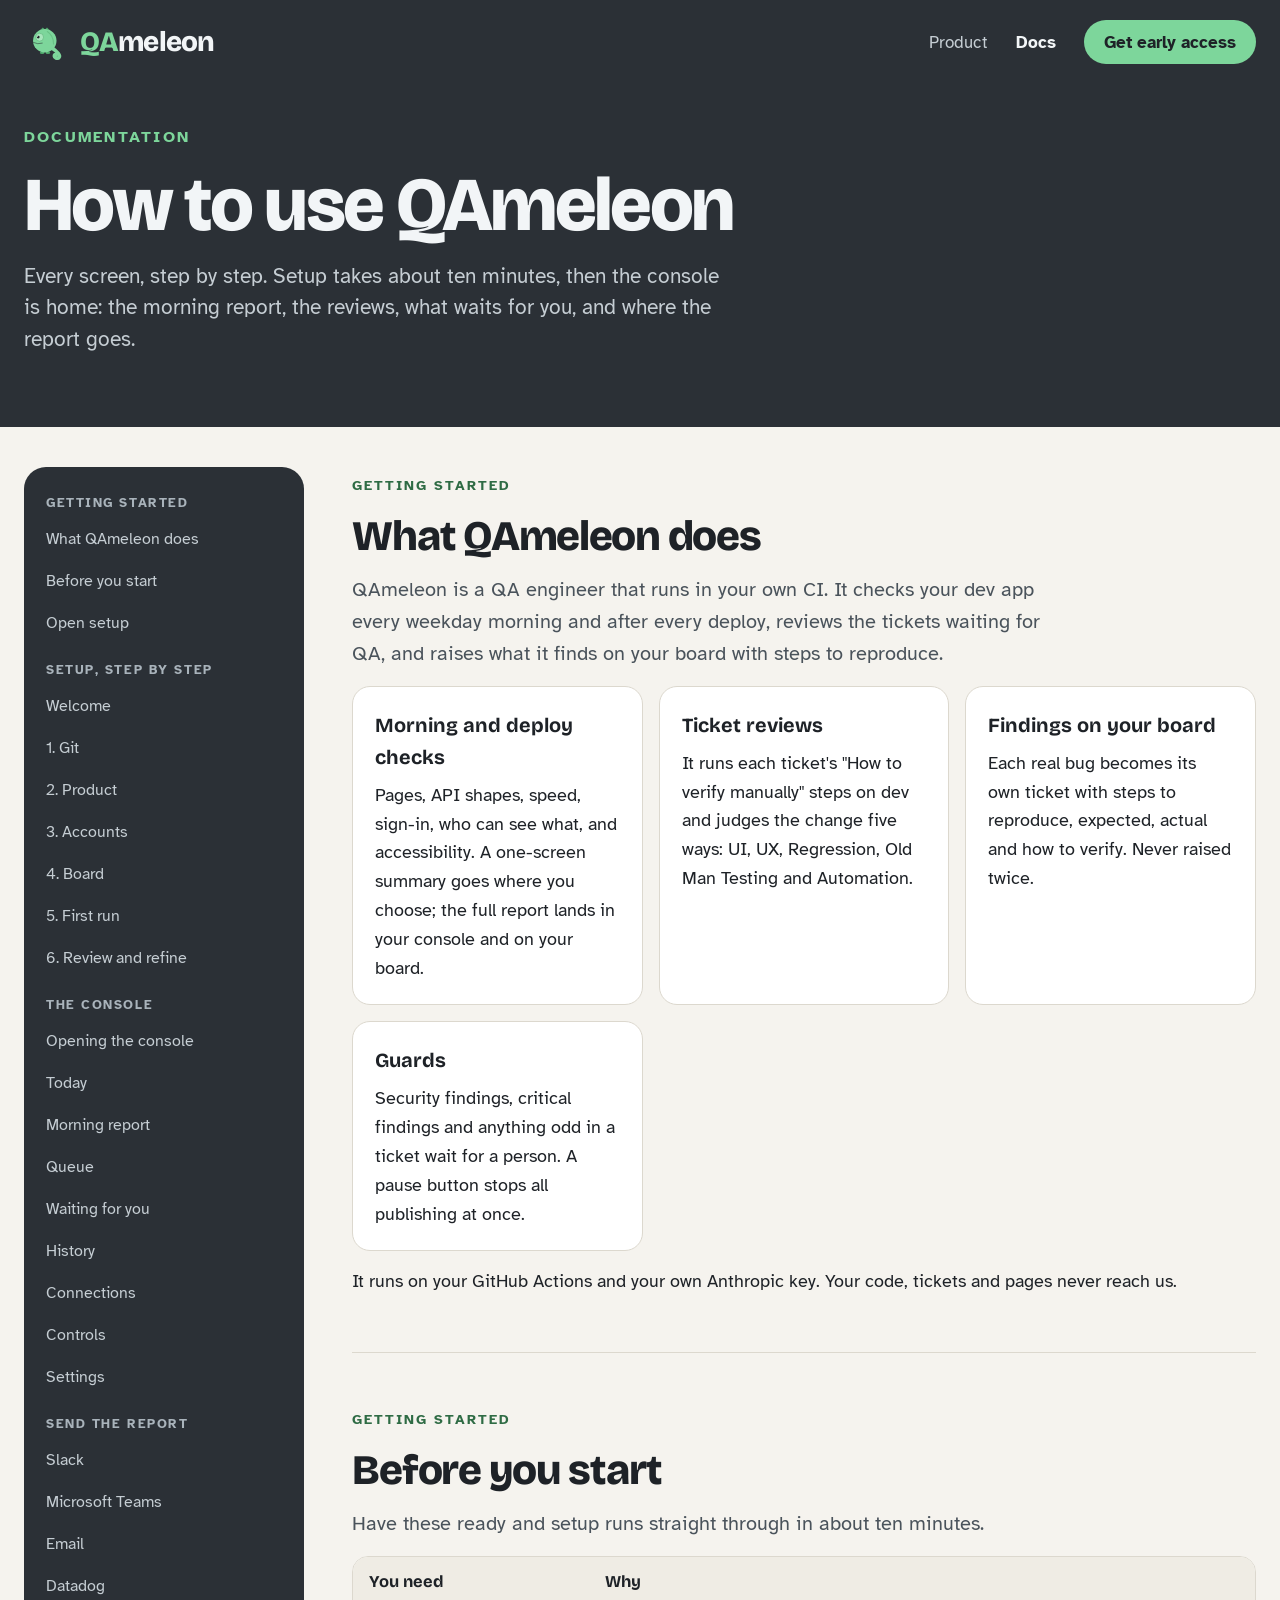
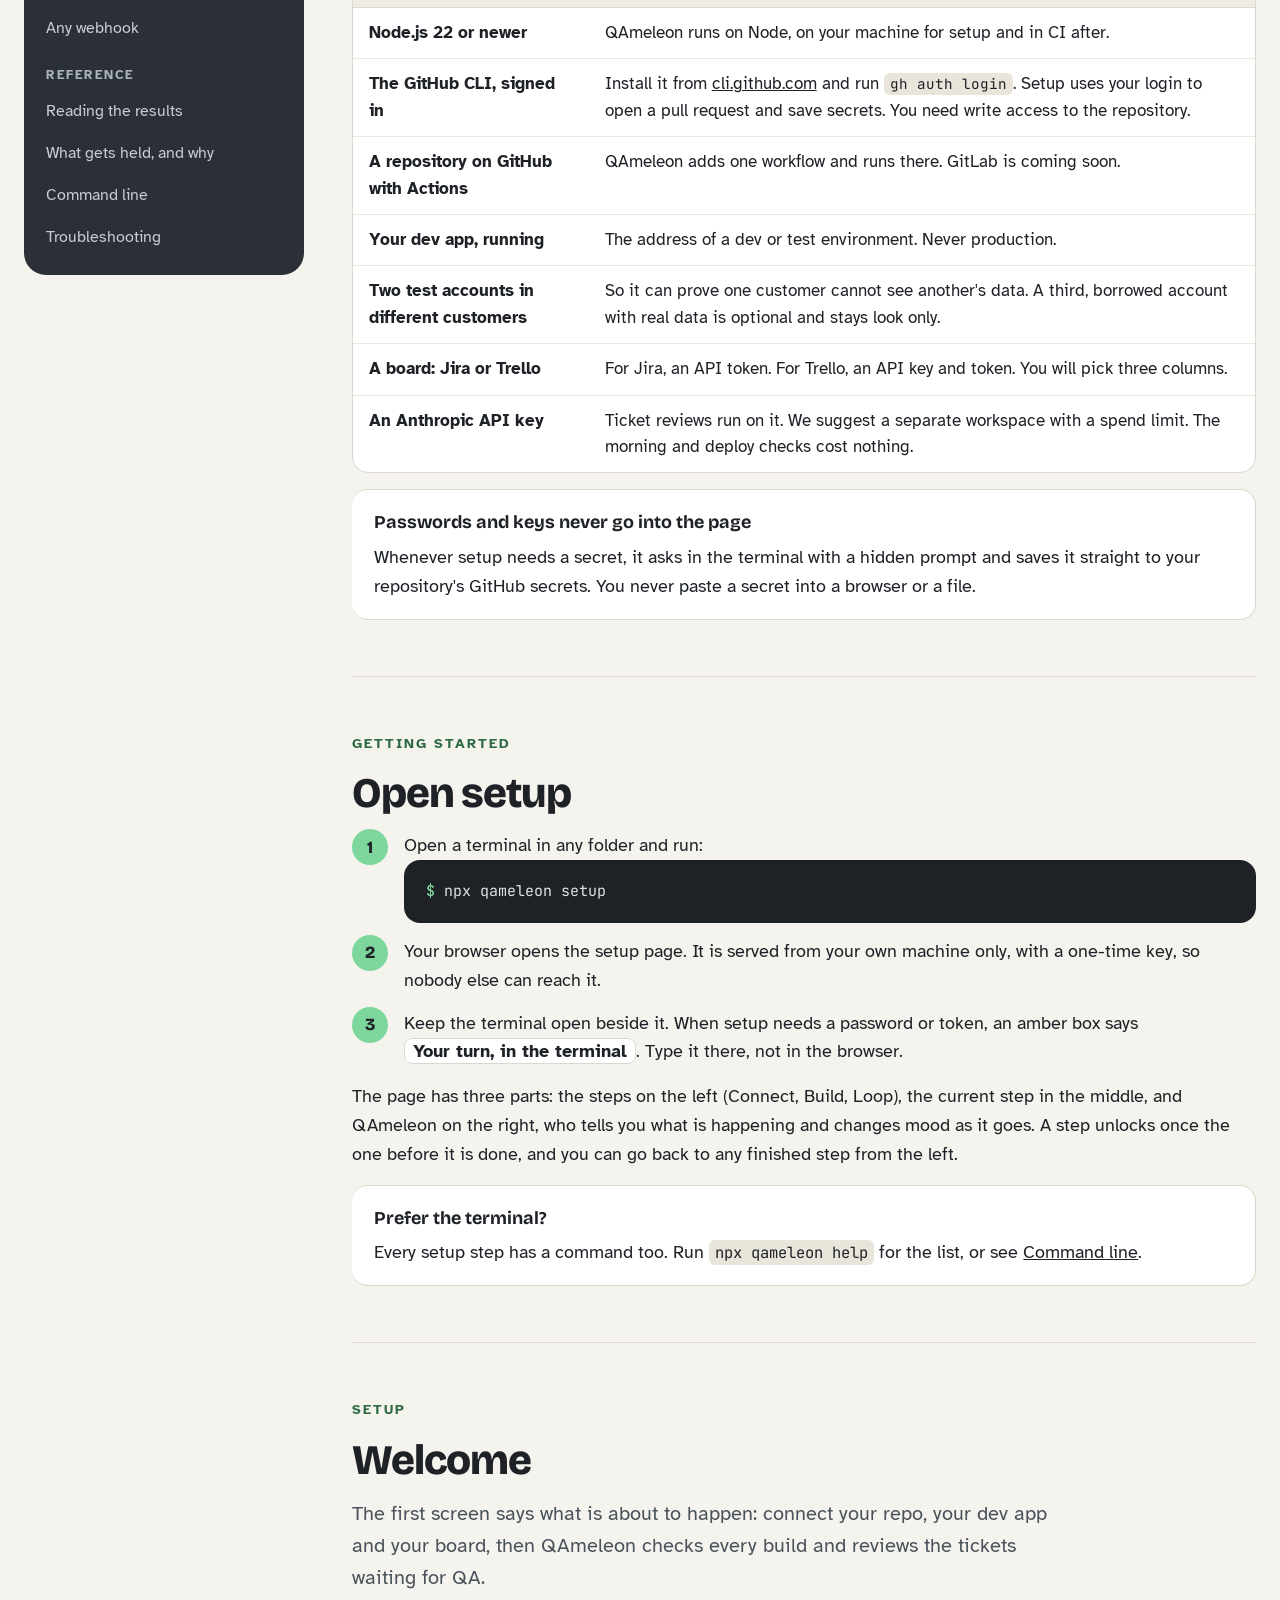
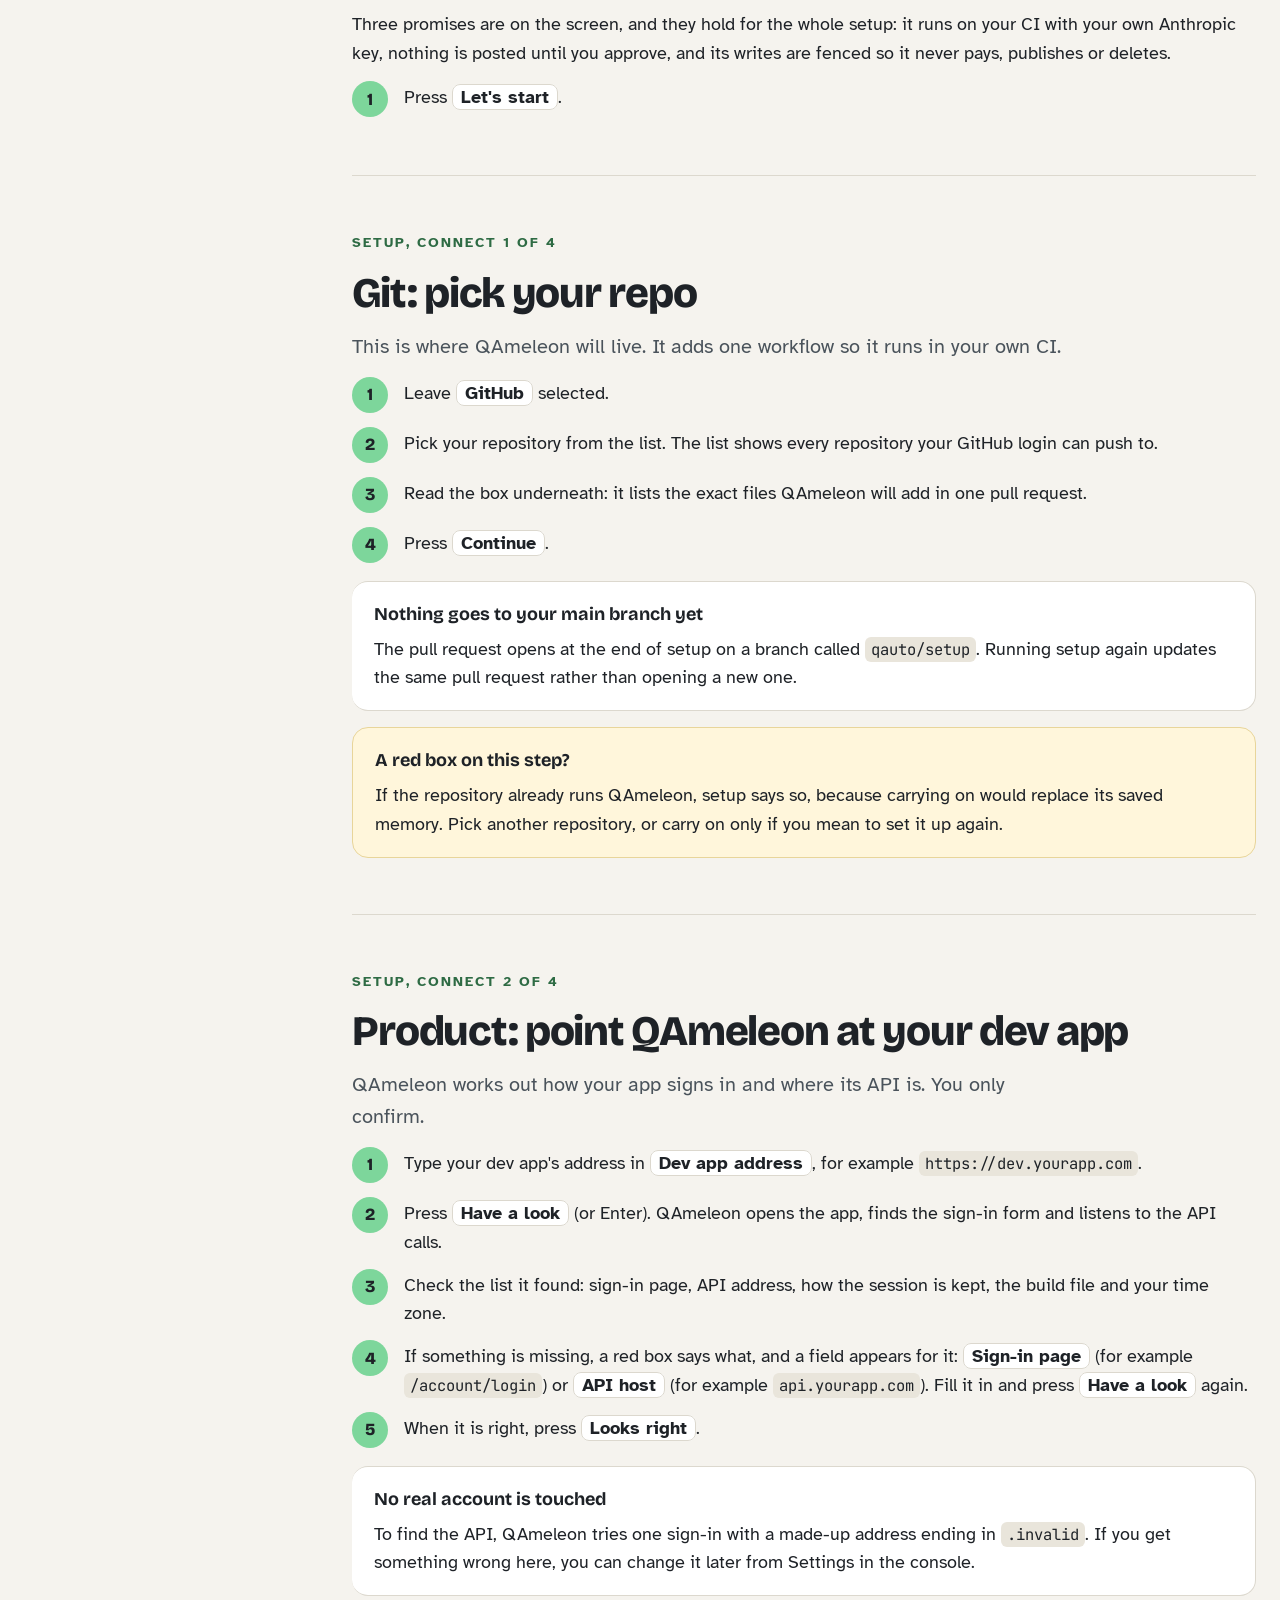
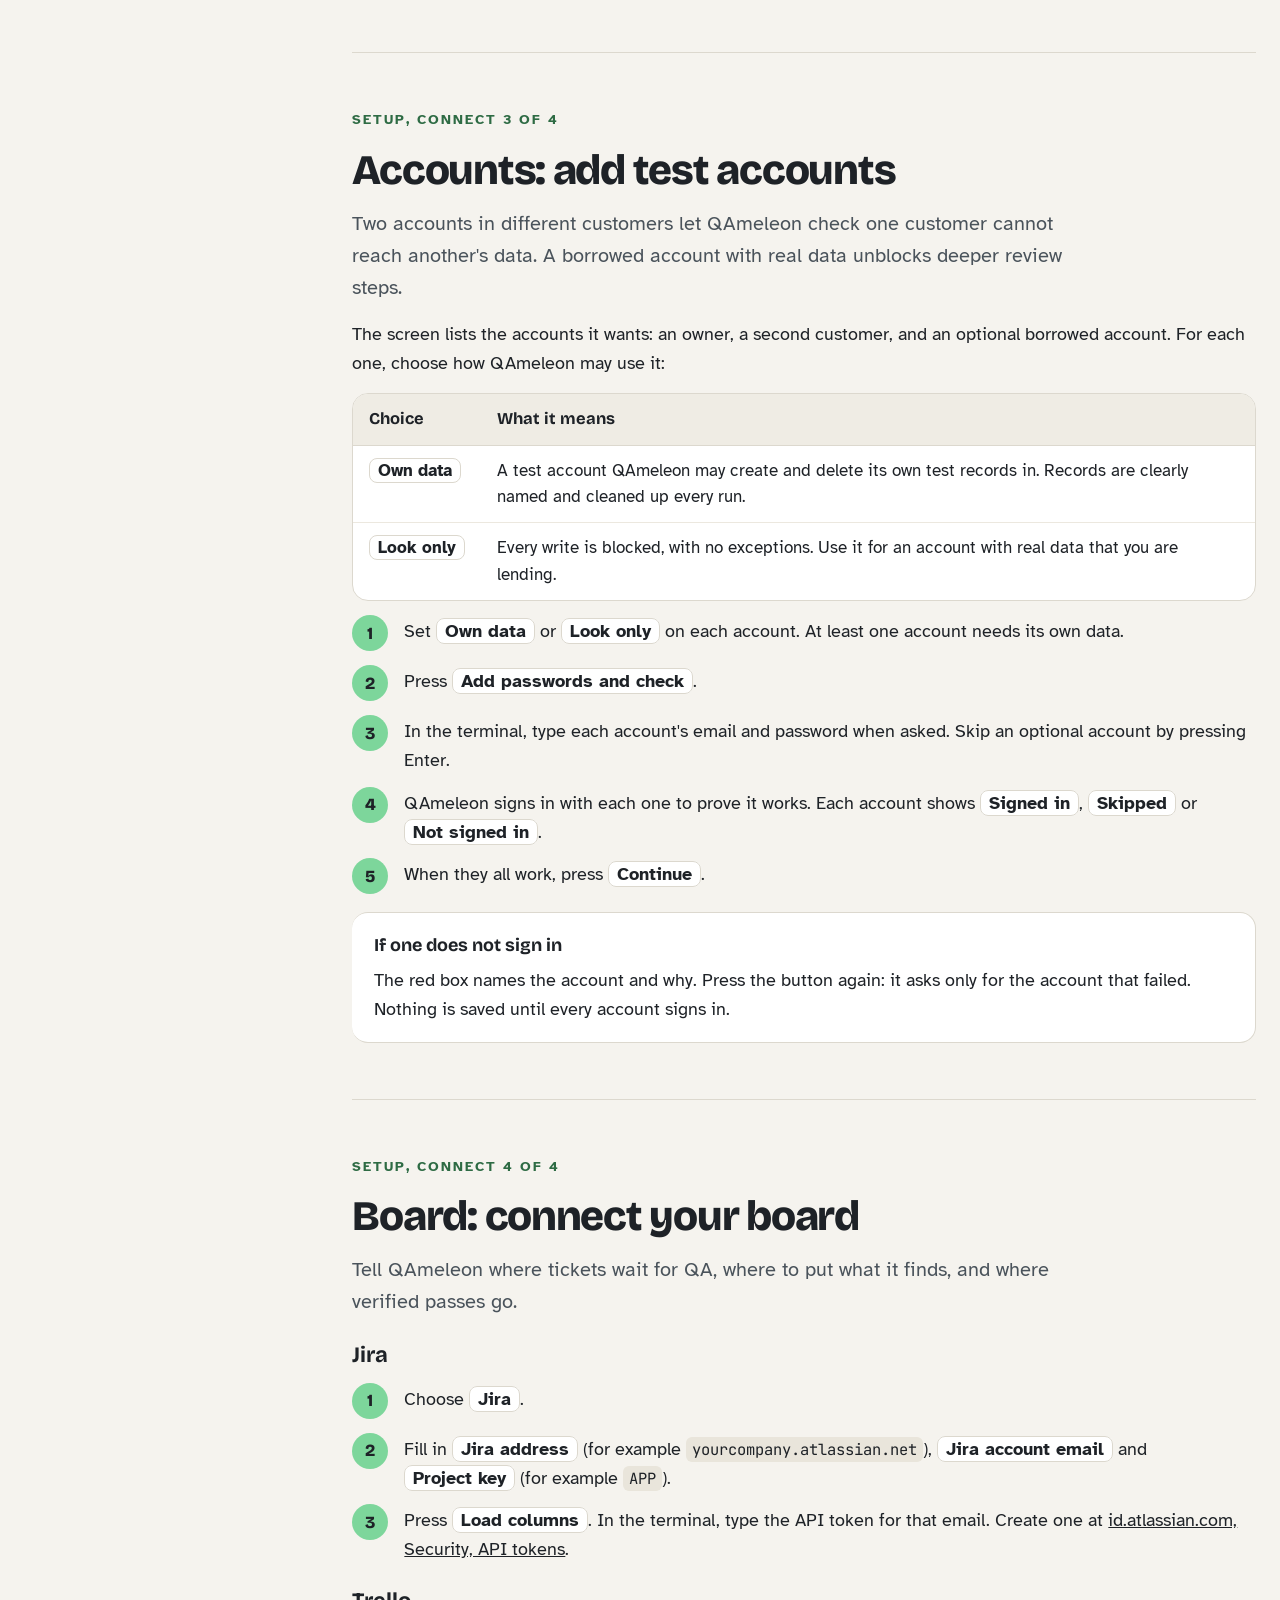
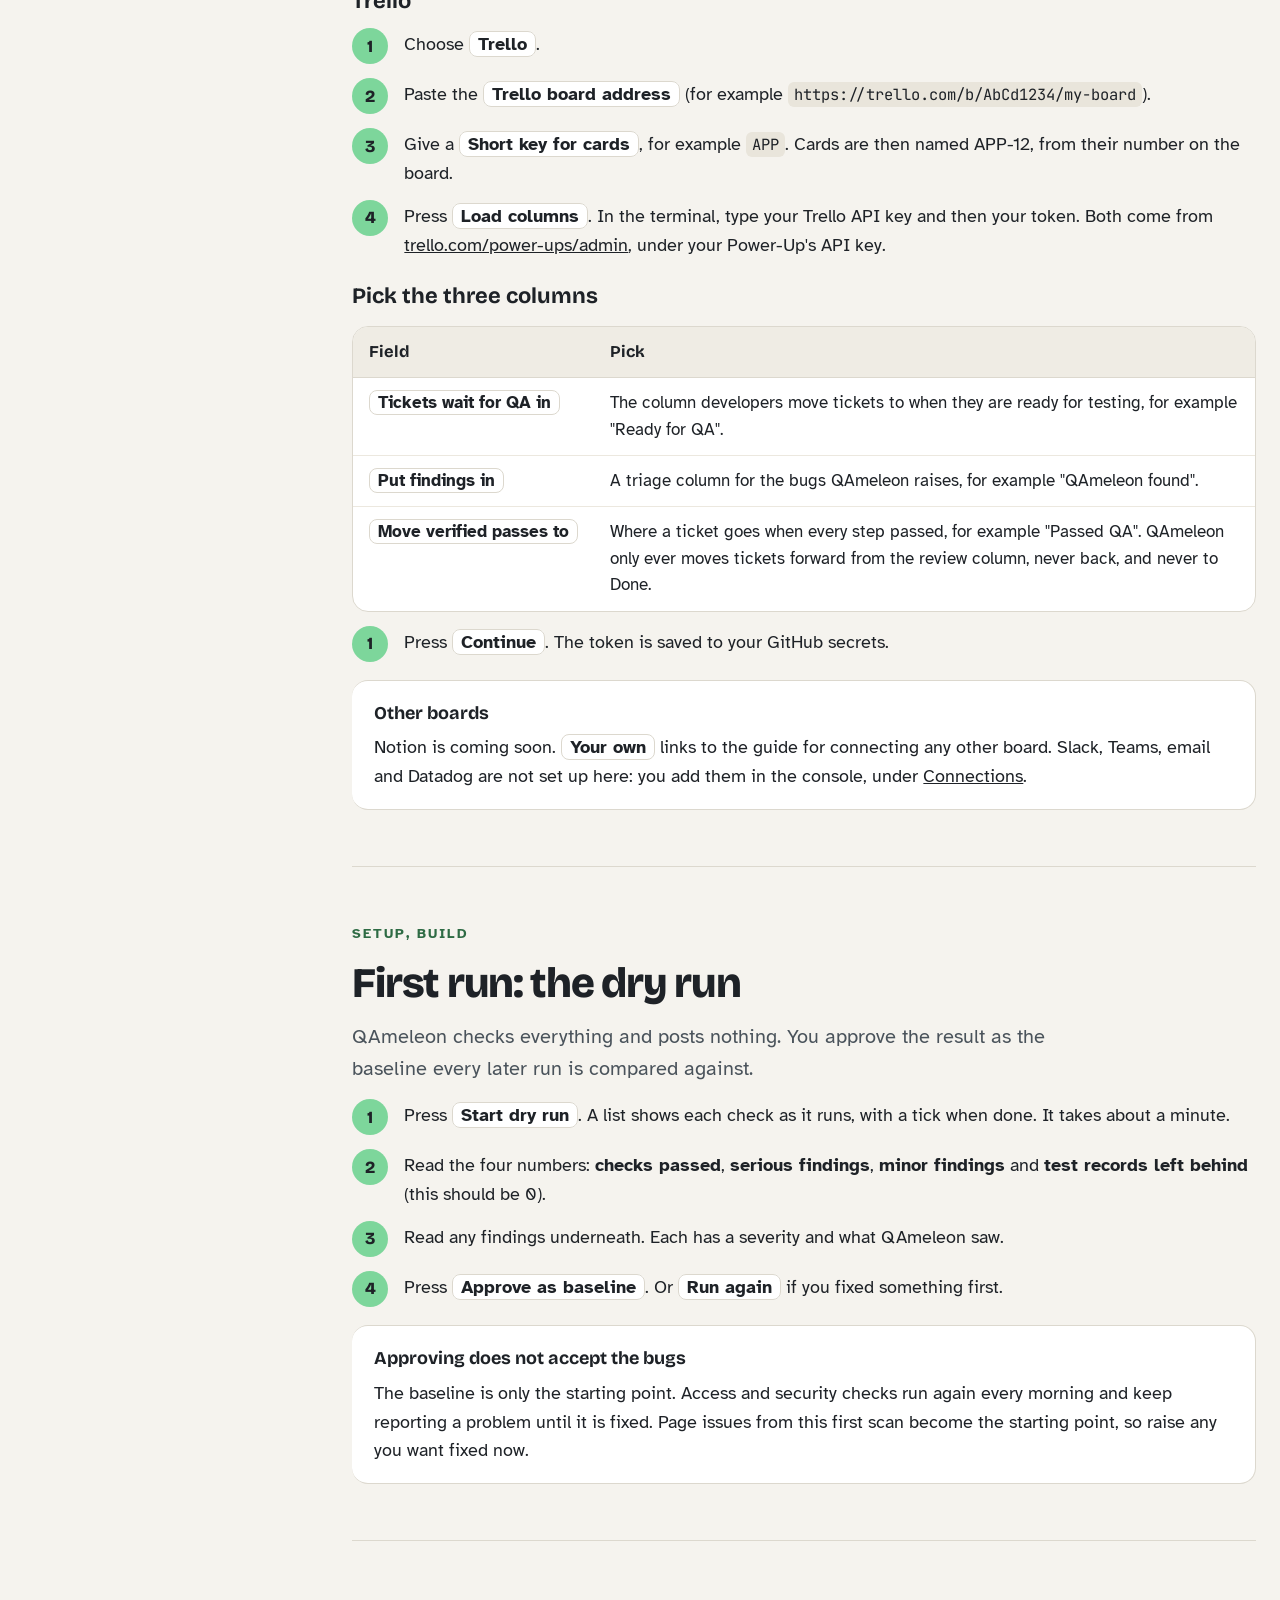
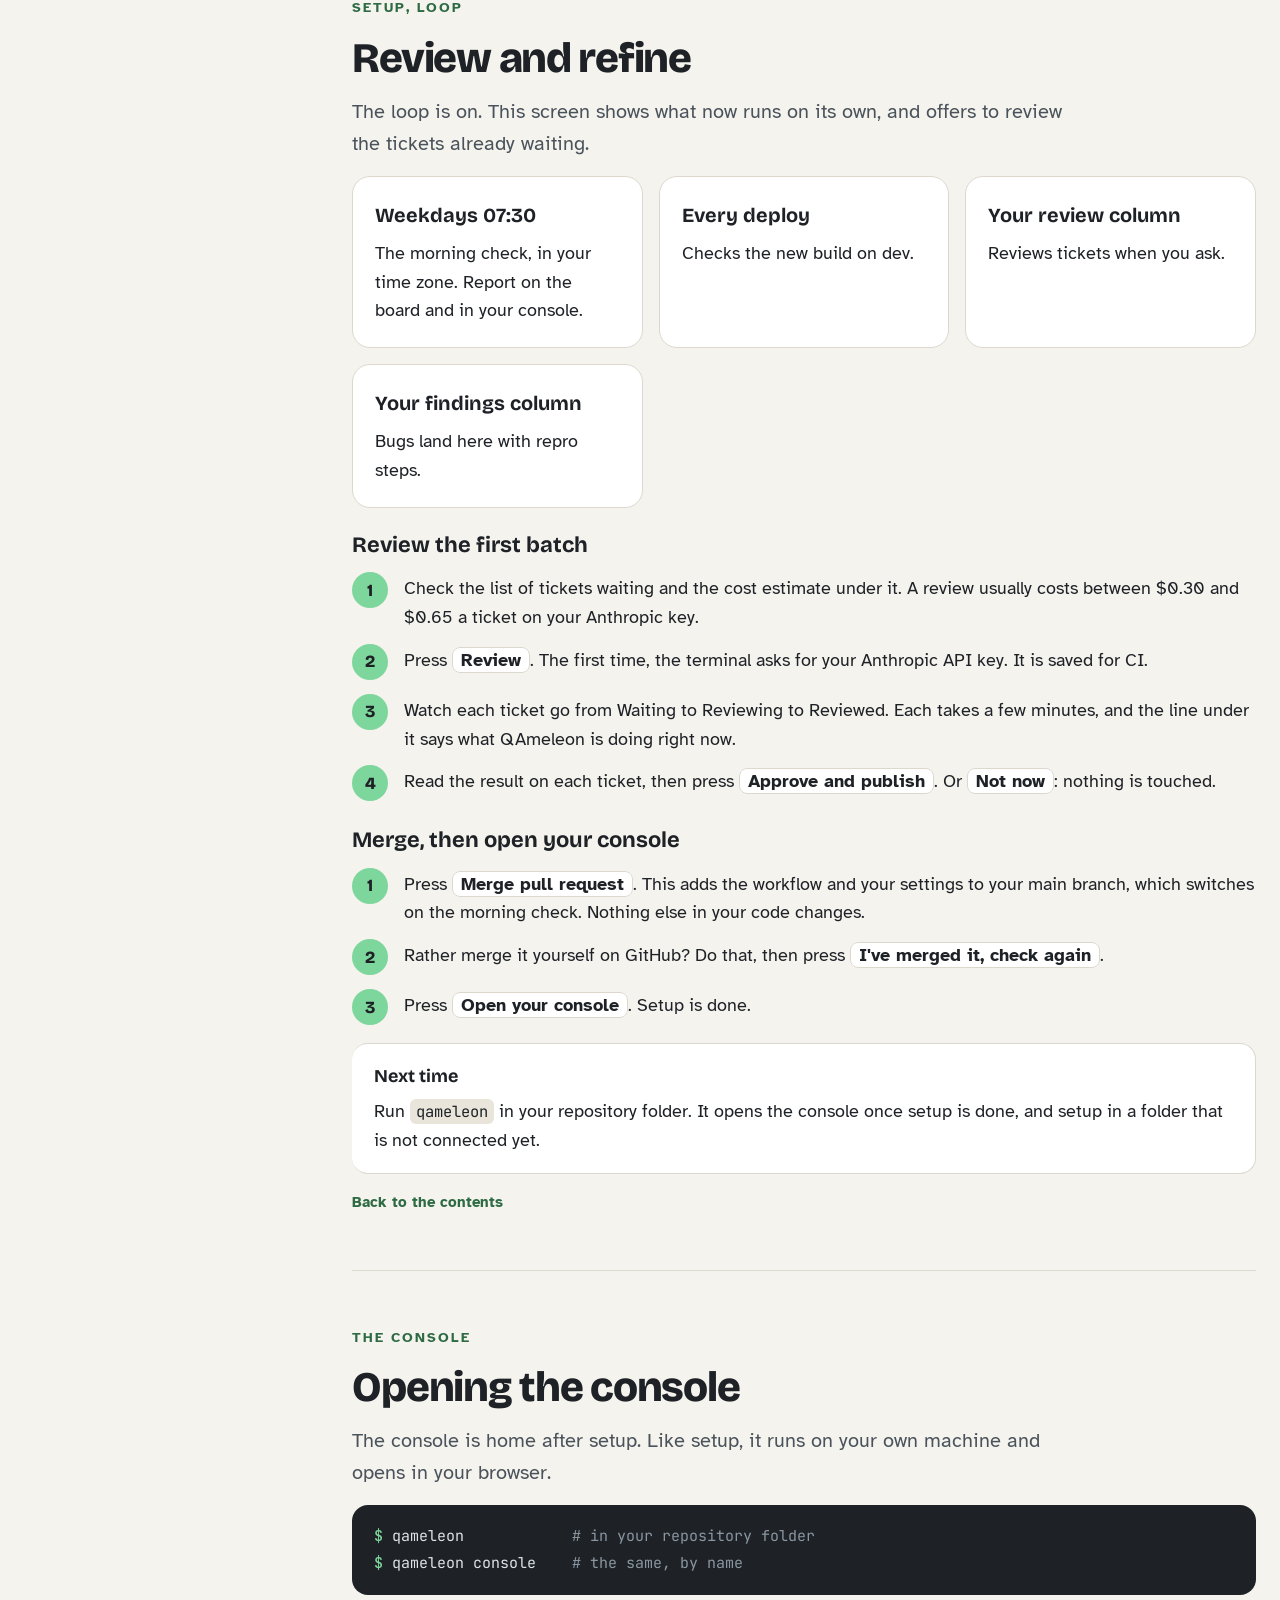
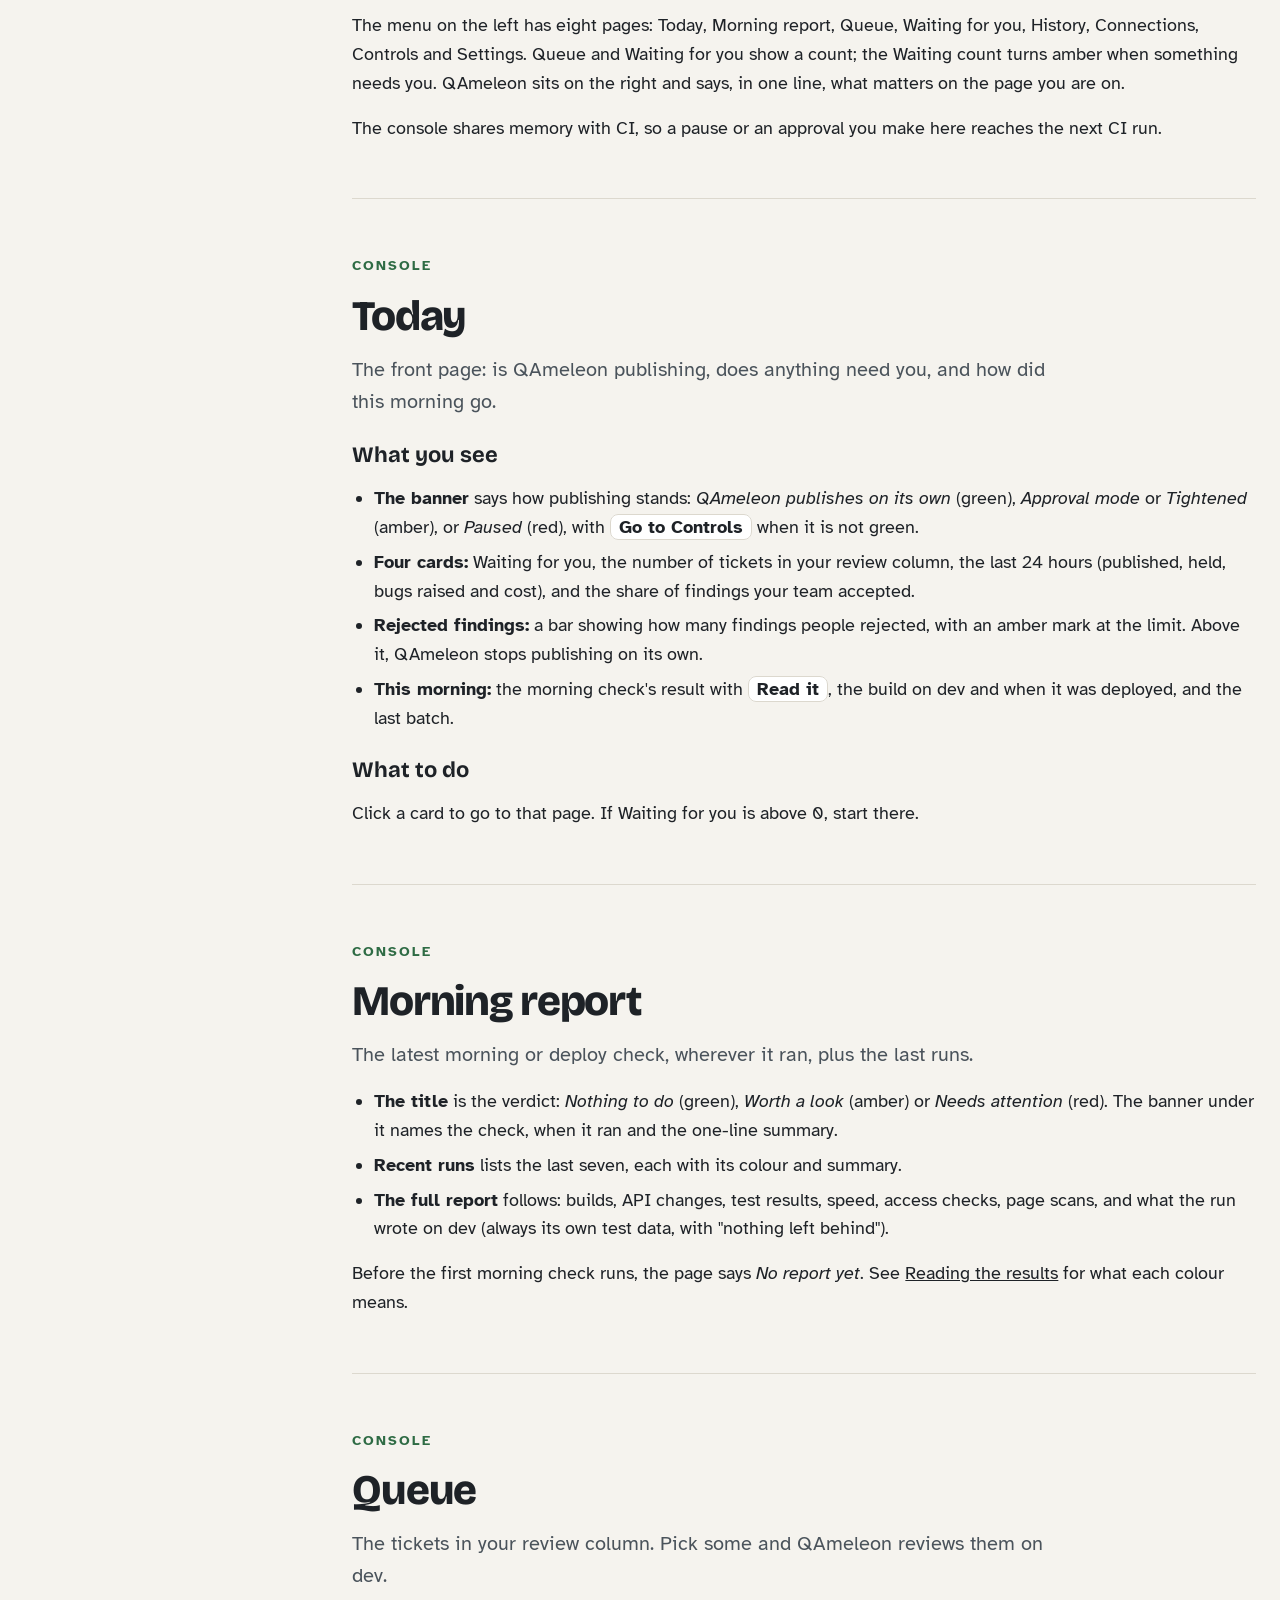
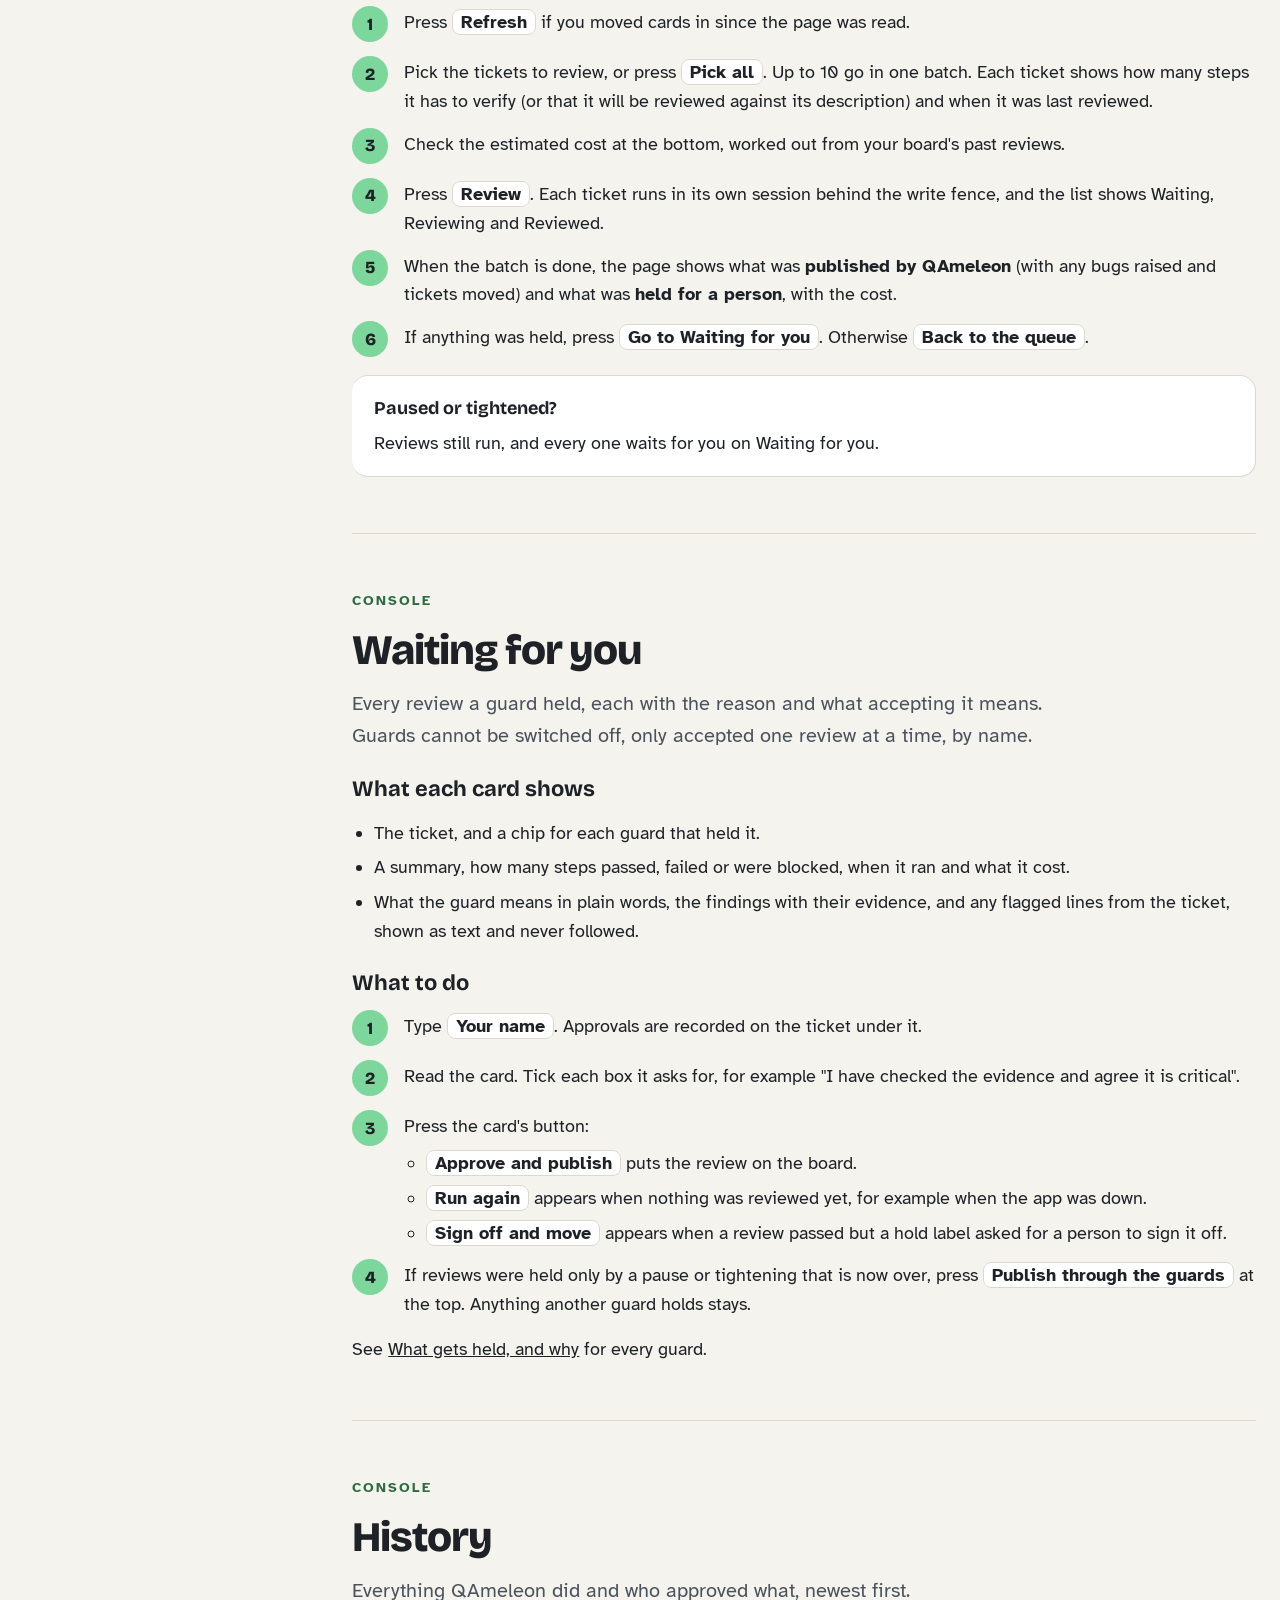
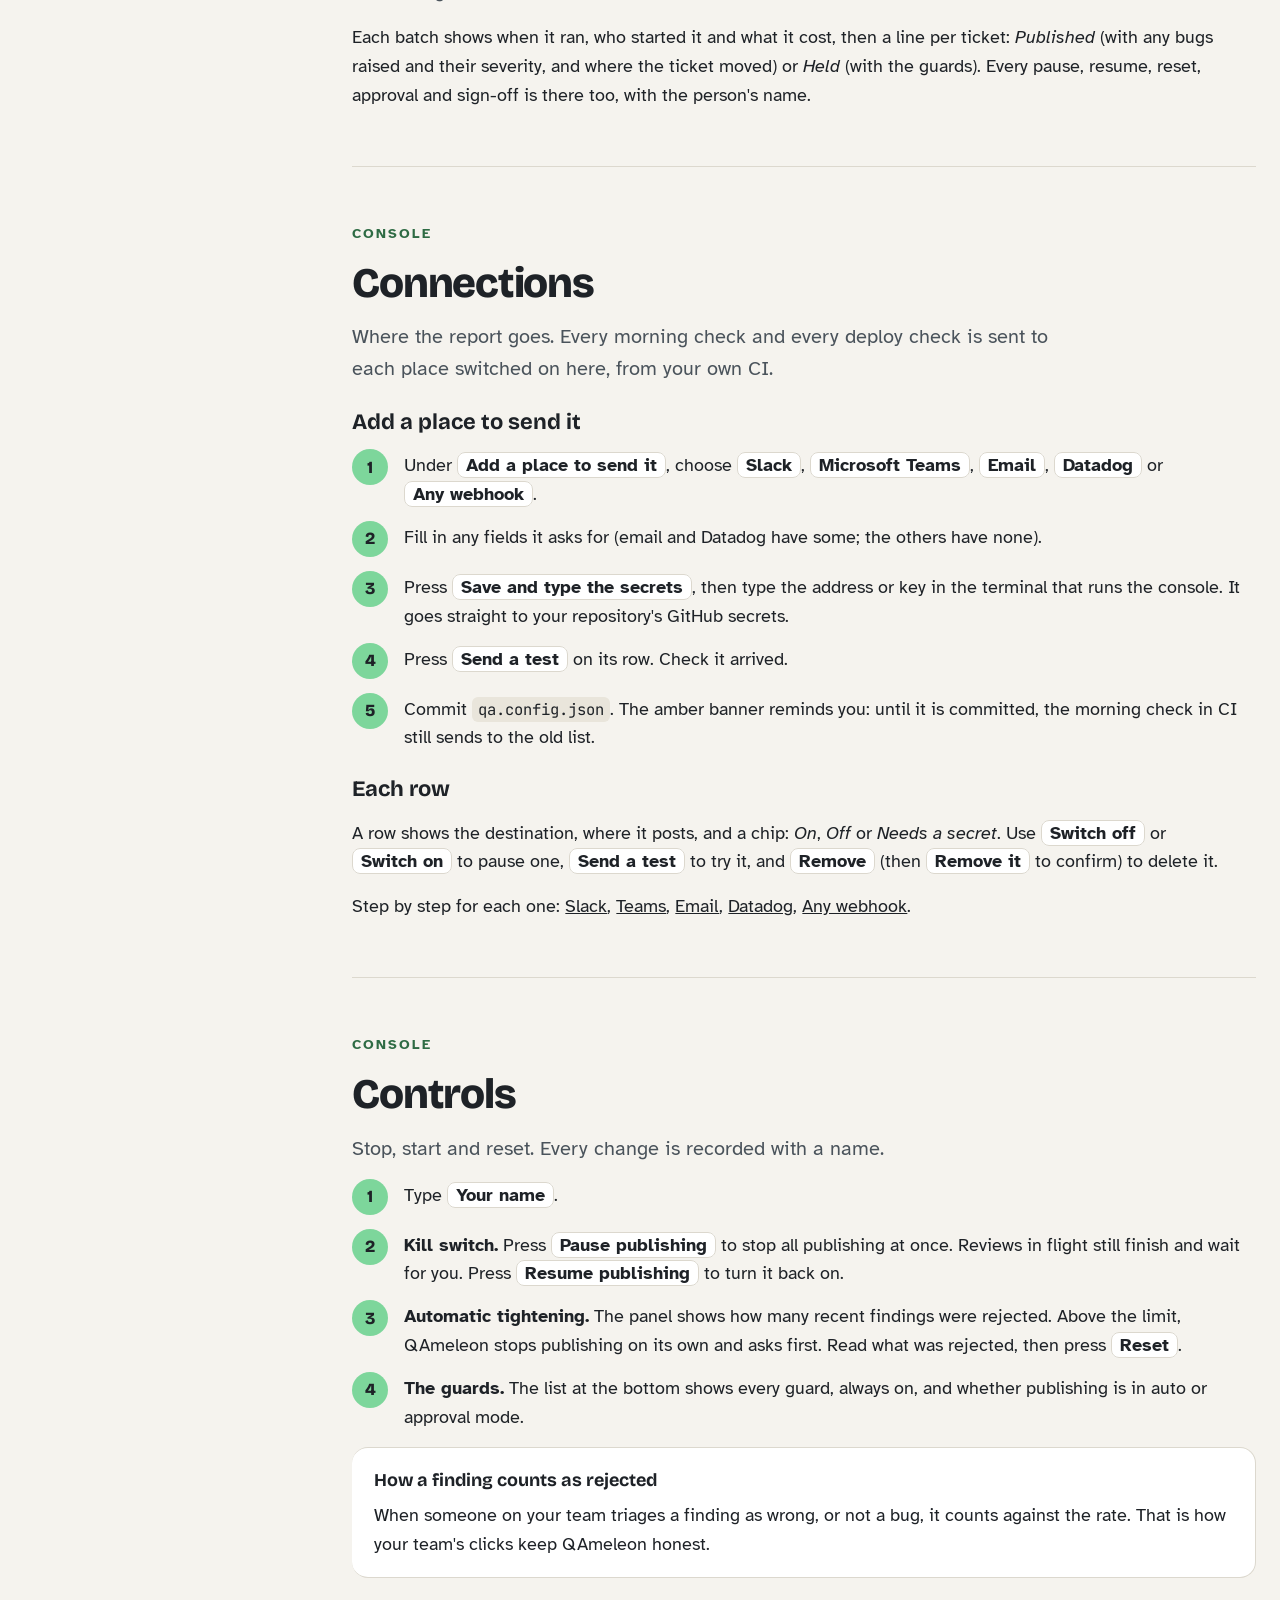
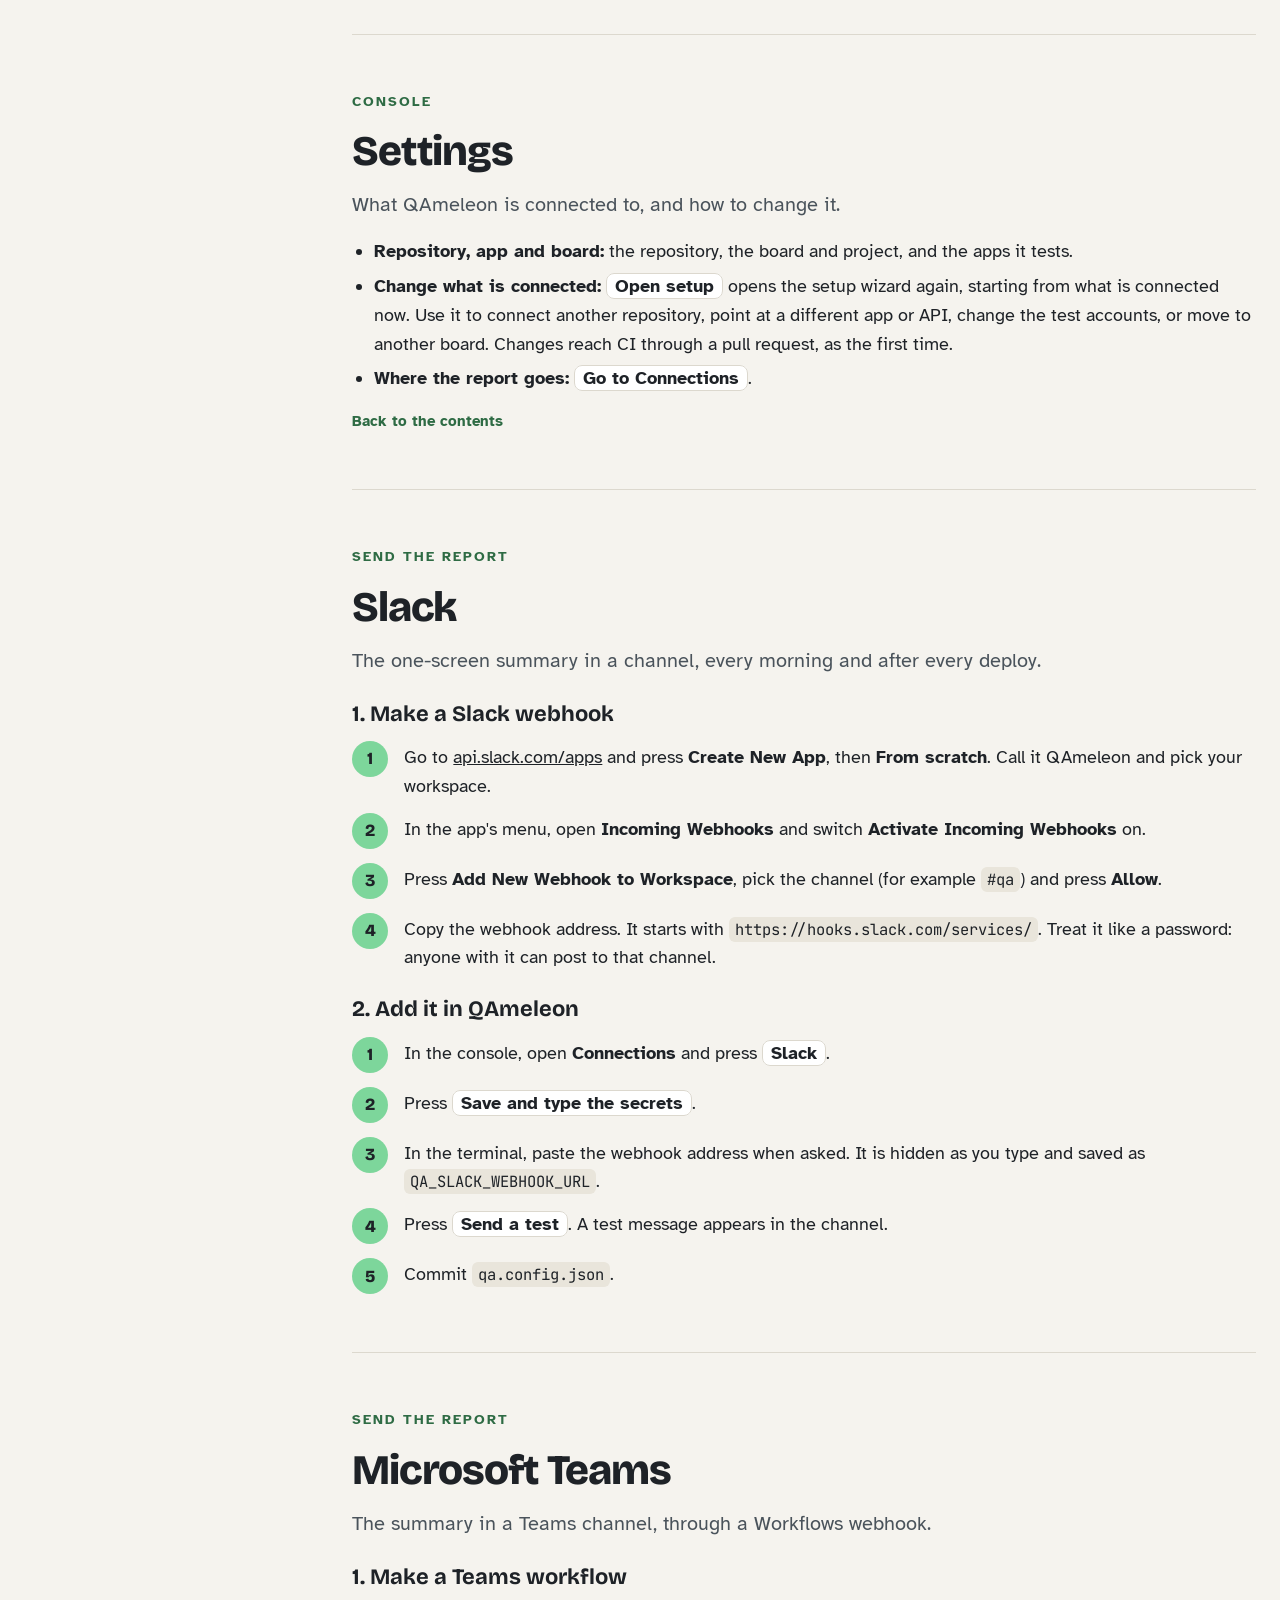
==== docs/index.html @ ad78dc75 "QAmeleon site: static home, docs and early-access form for Netlify Co-Authored-By: Claude Opus 5.5 <" ====
<!doctype html>
<html lang="en">
<head>
<meta charset="utf-8">
<meta name="viewport" content="width=device-width, initial-scale=1">
<title>How to use QAmeleon</title>
<meta name="description" content="Setup, console and reference guide for QAmeleon.">
<link rel="icon" href="/favicon.svg" type="image/svg+xml">
<link rel="preconnect" href="https://fonts.googleapis.com">
<link rel="preconnect" href="https://fonts.gstatic.com" crossorigin>
<link href="https://fonts.googleapis.com/css2?family=Bricolage+Grotesque:wght@500;700;800&amp;family=Atkinson+Hyperlegible:wght@400;700&amp;family=JetBrains+Mono:wght@400;500&amp;display=swap" rel="stylesheet">
<style>
body{margin:0;background:#F5F3EE}
a{color:#1E2227}a:hover{color:#4A535B}
.doc h2{margin:0;font-family:'Bricolage Grotesque',system-ui,sans-serif;font-size:clamp(30px,3.6vw,42px);line-height:1.05;font-weight:800;letter-spacing:-0.03em;scroll-margin-top:24px}
.doc h3{margin:8px 0 0;font-family:'Bricolage Grotesque',system-ui,sans-serif;font-size:22px;line-height:1.2;font-weight:700}
.doc p{margin:0}
.doc section{display:flex;flex-direction:column;gap:16px;padding:56px 0;border-top:1px solid #DCD8CE;scroll-margin-top:24px}
.doc .kick{font-size:14px;font-weight:700;letter-spacing:0.14em;text-transform:uppercase;color:#2E6B44}
.doc .lead{font-size:20px;color:#4A535B;max-width:720px}
.doc ul{margin:0;padding-left:22px;display:flex;flex-direction:column;gap:6px}
.doc ol.steps{margin:0;padding:0;list-style:none;counter-reset:s;display:flex;flex-direction:column;gap:14px}
.doc ol.steps>li{counter-increment:s;position:relative;padding-left:52px;min-height:36px}
.doc ol.steps>li::before{content:counter(s);position:absolute;left:0;top:-2px;width:36px;height:36px;border-radius:999px;background:#7DD69B;color:#1E2227;font-family:'Bricolage Grotesque',system-ui,sans-serif;font-weight:800;font-size:17px;display:flex;align-items:center;justify-content:center}
.doc code{font-family:'JetBrains Mono',ui-monospace,monospace;font-size:0.86em;background:#E9E5DB;padding:2px 6px;border-radius:6px;overflow-wrap:anywhere}
.doc .term{background:#1E2227;color:#DCE2E6;border-radius:16px;padding:18px 22px;font-family:'JetBrains Mono',ui-monospace,monospace;font-size:15px;line-height:1.8;overflow-x:auto;white-space:pre}
.doc .term b{color:#7DD69B;font-weight:500}
.doc .tip{background:#FFFFFF;border:1px solid #DCD8CE;border-left:0;border-radius:16px;padding:18px 22px;display:flex;flex-direction:column;gap:6px}
.doc .tip strong{font-family:'Bricolage Grotesque',system-ui,sans-serif;font-size:18px}
.doc .warn{background:#FFF6DB;border:1px solid #E8D59A}
.doc .ui{font-weight:700;background:#FFFFFF;border:1px solid #DCD8CE;border-radius:8px;padding:1px 8px;white-space:nowrap}
.doc .tw{overflow-x:auto;border:1px solid #DCD8CE;border-radius:16px;background:#FFFFFF}
.doc table{border-collapse:collapse;width:100%;min-width:560px;font-size:16.5px}
.doc th{text-align:left;font-family:'Bricolage Grotesque',system-ui,sans-serif;font-weight:700;padding:12px 16px;background:#EFECE4;border-bottom:1px solid #DCD8CE}
.doc td{padding:12px 16px;border-bottom:1px solid #ECE8DF;vertical-align:top}
.doc tr:last-child td{border-bottom:0}
.doc .grid2{display:grid;grid-template-columns:repeat(auto-fit,minmax(min(260px,100%),1fr));gap:16px}
.doc .card{background:#FFFFFF;border:1px solid #DCD8CE;border-radius:18px;padding:22px;display:flex;flex-direction:column;gap:8px}
.doc .card strong{font-family:'Bricolage Grotesque',system-ui,sans-serif;font-size:20px}
.doc .top{font-size:15px;font-weight:700;color:#2E6B44;text-decoration:none}
.toc a{display:flex;align-items:center;min-height:36px;padding:2px 12px;border-radius:10px;color:#C5CDD3;text-decoration:none;font-size:16px}
.toc a:hover{background:#353B42;color:#F2F5F7}
.toc h2{margin:14px 0 4px;padding:0 12px;font-size:13px;font-weight:700;letter-spacing:0.12em;text-transform:uppercase;color:#A9B3BB;font-family:'Atkinson Hyperlegible',sans-serif}
</style>
</head>
<body>
<div style="background: #F5F3EE; color: #1E2227; font-family: 'Atkinson Hyperlegible', 'Verdana', sans-serif; font-size: 18px; line-height: 1.6">

<header style="background: #2B3036; color: #F2F5F7">
<nav aria-label="Main" style="max-width: 1280px; margin: 0 auto; padding: 20px 24px; display: flex; flex-wrap: wrap; align-items: center; justify-content: space-between; gap: 16px">
<a href="/" style="display: flex; align-items: center; gap: 10px; color: #F2F5F7; text-decoration: none; font-family: 'Bricolage Grotesque', system-ui, sans-serif; font-weight: 800; font-size: 28px; letter-spacing: -0.03em">
<svg viewBox="140 280 560 500" style="width: 46px; height: auto; display: block" aria-hidden="true">
<path d="M 340 374 L 370 348 L 396 374 Z" fill="#4FA86C"></path>
<path d="M 394 374 L 420 348 L 448 374 Z" fill="#4FA86C"></path>
<path d="M 468 588 Q 528 628 556 662 C 588 702 562 728 530 718 C 504 708 506 680 526 678" fill="none" stroke="#7DD69B" stroke-width="46" stroke-linecap="round"></path>
<ellipse cx="361" cy="655" rx="28" ry="15" fill="#4FA86C"></ellipse>
<ellipse cx="431" cy="655" rx="28" ry="15" fill="#4FA86C"></ellipse>
<circle cx="393" cy="508" r="143" fill="#7DD69B"></circle>
<path d="M 424 396 Q 500 446 500 548" fill="none" stroke="#4FA86C" stroke-opacity="0.45" stroke-width="13" stroke-linecap="round"></path>
<path d="M 256 530 Q 306 556 362 538" fill="none" stroke="#1D2125" stroke-width="6" stroke-linecap="round"></path>
<circle cx="330" cy="465" r="48" fill="#A8E6BC" stroke="#4FA86C" stroke-width="6"></circle>
<circle cx="313" cy="463" r="17" fill="#1D2125"></circle>
<circle cx="306" cy="456" r="6" fill="#FFFFFF"></circle>
</svg>
<span><span style="color: #7DD69B">QA</span>meleon</span>
</a>
<div style="display: flex; flex-wrap: wrap; align-items: center; gap: 8px 28px; font-size: 17px">
<a href="/" style="color: #C5CDD3; text-decoration: none">Product</a>
<a href="#contents" aria-current="page" style="color: #F2F5F7; text-decoration: none; font-weight: 700">Docs</a>
<a href="/#start" style="display: inline-flex; align-items: center; min-height: 44px; padding: 0 20px; border-radius: 999px; background: #7DD69B; color: #1E2227; text-decoration: none; font-weight: 700">Get early access</a>
</div>
</nav>
<div style="max-width: 1280px; margin: 0 auto; padding: 40px 24px 72px; display: flex; flex-direction: column; gap: 18px">
<p style="margin: 0; font-size: 16px; font-weight: 700; letter-spacing: 0.14em; text-transform: uppercase; color: #7DD69B">Documentation</p>
<h1 style="margin: 0; max-width: 900px; font-family: 'Bricolage Grotesque', system-ui, sans-serif; font-size: clamp(44px, 6vw, 76px); line-height: 0.98; font-weight: 800; letter-spacing: -0.035em">How to use QAmeleon</h1>
<p style="margin: 0; max-width: 700px; font-size: 21px; line-height: 1.5; color: #C5CDD3">Every screen, step by step. Setup takes about ten minutes, then the console is home: the morning report, the reviews, what waits for you, and where the report goes.</p>
</div>
</header>

<div style="max-width: 1280px; margin: 0 auto; padding: 40px 24px 96px; display: flex; flex-wrap: wrap; align-items: flex-start; gap: 48px">

<nav id="contents" class="toc" aria-label="On this page" style="flex: 1 1 260px; max-width: 100%; background: #2B3036; border-radius: 22px; padding: 12px 10px 18px; display: flex; flex-direction: column; gap: 2px">
<h2>Getting started</h2>
<a href="#overview">What QAmeleon does</a>
<a href="#before">Before you start</a>
<a href="#open-setup">Open setup</a>
<h2>Setup, step by step</h2>
<a href="#setup-welcome">Welcome</a>
<a href="#setup-git">1. Git</a>
<a href="#setup-product">2. Product</a>
<a href="#setup-accounts">3. Accounts</a>
<a href="#setup-board">4. Board</a>
<a href="#setup-build">5. First run</a>
<a href="#setup-loop">6. Review and refine</a>
<h2>The console</h2>
<a href="#console">Opening the console</a>
<a href="#console-today">Today</a>
<a href="#console-report">Morning report</a>
<a href="#console-queue">Queue</a>
<a href="#console-waiting">Waiting for you</a>
<a href="#console-history">History</a>
<a href="#console-connections">Connections</a>
<a href="#console-controls">Controls</a>
<a href="#console-settings">Settings</a>
<h2>Send the report</h2>
<a href="#slack">Slack</a>
<a href="#teams">Microsoft Teams</a>
<a href="#email">Email</a>
<a href="#datadog">Datadog</a>
<a href="#webhook">Any webhook</a>
<h2>Reference</h2>
<a href="#results">Reading the results</a>
<a href="#guards">What gets held, and why</a>
<a href="#cli">Command line</a>
<a href="#trouble">Troubleshooting</a>
</nav>

<main class="doc" style="flex: 999 1 560px; min-width: 0; display: flex; flex-direction: column">

<section id="overview" style="border-top: 0; padding-top: 8px">
<p class="kick">Getting started</p>
<h2>What QAmeleon does</h2>
<p class="lead">QAmeleon is a QA engineer that runs in your own CI. It checks your dev app every weekday morning and after every deploy, reviews the tickets waiting for QA, and raises what it finds on your board with steps to reproduce.</p>
<div class="grid2">
<div class="card"><strong>Morning and deploy checks</strong><p>Pages, API shapes, speed, sign-in, who can see what, and accessibility. A one-screen summary goes where you choose; the full report lands in your console and on your board.</p></div>
<div class="card"><strong>Ticket reviews</strong><p>It runs each ticket's "How to verify manually" steps on dev and judges the change five ways: UI, UX, Regression, Old Man Testing and Automation.</p></div>
<div class="card"><strong>Findings on your board</strong><p>Each real bug becomes its own ticket with steps to reproduce, expected, actual and how to verify. Never raised twice.</p></div>
<div class="card"><strong>Guards</strong><p>Security findings, critical findings and anything odd in a ticket wait for a person. A pause button stops all publishing at once.</p></div>
</div>
<p>It runs on your GitHub Actions and your own Anthropic key. Your code, tickets and pages never reach us.</p>
</section>

<section id="before">
<p class="kick">Getting started</p>
<h2>Before you start</h2>
<p class="lead">Have these ready and setup runs straight through in about ten minutes.</p>
<div class="tw"><table>
<thead><tr><th scope="col">You need</th><th scope="col">Why</th></tr></thead>
<tbody>
<tr><td><strong>Node.js 22 or newer</strong></td><td>QAmeleon runs on Node, on your machine for setup and in CI after.</td></tr>
<tr><td><strong>The GitHub CLI, signed in</strong></td><td>Install it from <a href="https://cli.github.com">cli.github.com</a> and run <code>gh auth login</code>. Setup uses your login to open a pull request and save secrets. You need write access to the repository.</td></tr>
<tr><td><strong>A repository on GitHub with Actions</strong></td><td>QAmeleon adds one workflow and runs there. GitLab is coming soon.</td></tr>
<tr><td><strong>Your dev app, running</strong></td><td>The address of a dev or test environment. Never production.</td></tr>
<tr><td><strong>Two test accounts in different customers</strong></td><td>So it can prove one customer cannot see another's data. A third, borrowed account with real data is optional and stays look only.</td></tr>
<tr><td><strong>A board: Jira or Trello</strong></td><td>For Jira, an API token. For Trello, an API key and token. You will pick three columns.</td></tr>
<tr><td><strong>An Anthropic API key</strong></td><td>Ticket reviews run on it. We suggest a separate workspace with a spend limit. The morning and deploy checks cost nothing.</td></tr>
</tbody>
</table></div>
<div class="tip"><strong>Passwords and keys never go into the page</strong><p>Whenever setup needs a secret, it asks in the terminal with a hidden prompt and saves it straight to your repository's GitHub secrets. You never paste a secret into a browser or a file.</p></div>
</section>

<section id="open-setup">
<p class="kick">Getting started</p>
<h2>Open setup</h2>
<ol class="steps">
<li>Open a terminal in any folder and run:
<div class="term"><b>$</b> npx qameleon setup</div></li>
<li>Your browser opens the setup page. It is served from your own machine only, with a one-time key, so nobody else can reach it.</li>
<li>Keep the terminal open beside it. When setup needs a password or token, an amber box says <span class="ui">Your turn, in the terminal</span>. Type it there, not in the browser.</li>
</ol>
<p>The page has three parts: the steps on the left (Connect, Build, Loop), the current step in the middle, and QAmeleon on the right, who tells you what is happening and changes mood as it goes. A step unlocks once the one before it is done, and you can go back to any finished step from the left.</p>
<div class="tip"><strong>Prefer the terminal?</strong><p>Every setup step has a command too. Run <code>npx qameleon help</code> for the list, or see <a href="#cli">Command line</a>.</p></div>
</section>

<section id="setup-welcome">
<p class="kick">Setup</p>
<h2>Welcome</h2>
<p class="lead">The first screen says what is about to happen: connect your repo, your dev app and your board, then QAmeleon checks every build and reviews the tickets waiting for QA.</p>
<p>Three promises are on the screen, and they hold for the whole setup: it runs on your CI with your own Anthropic key, nothing is posted until you approve, and its writes are fenced so it never pays, publishes or deletes.</p>
<ol class="steps"><li>Press <span class="ui">Let's start</span>.</li></ol>
</section>

<section id="setup-git">
<p class="kick">Setup, Connect 1 of 4</p>
<h2>Git: pick your repo</h2>
<p class="lead">This is where QAmeleon will live. It adds one workflow so it runs in your own CI.</p>
<ol class="steps">
<li>Leave <span class="ui">GitHub</span> selected.</li>
<li>Pick your repository from the list. The list shows every repository your GitHub login can push to.</li>
<li>Read the box underneath: it lists the exact files QAmeleon will add in one pull request.</li>
<li>Press <span class="ui">Continue</span>.</li>
</ol>
<div class="tip"><strong>Nothing goes to your main branch yet</strong><p>The pull request opens at the end of setup on a branch called <code>qauto/setup</code>. Running setup again updates the same pull request rather than opening a new one.</p></div>
<div class="tip warn"><strong>A red box on this step?</strong><p>If the repository already runs QAmeleon, setup says so, because carrying on would replace its saved memory. Pick another repository, or carry on only if you mean to set it up again.</p></div>
</section>

<section id="setup-product">
<p class="kick">Setup, Connect 2 of 4</p>
<h2>Product: point QAmeleon at your dev app</h2>
<p class="lead">QAmeleon works out how your app signs in and where its API is. You only confirm.</p>
<ol class="steps">
<li>Type your dev app's address in <span class="ui">Dev app address</span>, for example <code>https://dev.yourapp.com</code>.</li>
<li>Press <span class="ui">Have a look</span> (or Enter). QAmeleon opens the app, finds the sign-in form and listens to the API calls.</li>
<li>Check the list it found: sign-in page, API address, how the session is kept, the build file and your time zone.</li>
<li>If something is missing, a red box says what, and a field appears for it: <span class="ui">Sign-in page</span> (for example <code>/account/login</code>) or <span class="ui">API host</span> (for example <code>api.yourapp.com</code>). Fill it in and press <span class="ui">Have a look</span> again.</li>
<li>When it is right, press <span class="ui">Looks right</span>.</li>
</ol>
<div class="tip"><strong>No real account is touched</strong><p>To find the API, QAmeleon tries one sign-in with a made-up address ending in <code>.invalid</code>. If you get something wrong here, you can change it later from Settings in the console.</p></div>
</section>

<section id="setup-accounts">
<p class="kick">Setup, Connect 3 of 4</p>
<h2>Accounts: add test accounts</h2>
<p class="lead">Two accounts in different customers let QAmeleon check one customer cannot reach another's data. A borrowed account with real data unblocks deeper review steps.</p>
<p>The screen lists the accounts it wants: an owner, a second customer, and an optional borrowed account. For each one, choose how QAmeleon may use it:</p>
<div class="tw"><table>
<thead><tr><th scope="col">Choice</th><th scope="col">What it means</th></tr></thead>
<tbody>
<tr><td><span class="ui">Own data</span></td><td>A test account QAmeleon may create and delete its own test records in. Records are clearly named and cleaned up every run.</td></tr>
<tr><td><span class="ui">Look only</span></td><td>Every write is blocked, with no exceptions. Use it for an account with real data that you are lending.</td></tr>
</tbody>
</table></div>
<ol class="steps">
<li>Set <span class="ui">Own data</span> or <span class="ui">Look only</span> on each account. At least one account needs its own data.</li>
<li>Press <span class="ui">Add passwords and check</span>.</li>
<li>In the terminal, type each account's email and password when asked. Skip an optional account by pressing Enter.</li>
<li>QAmeleon signs in with each one to prove it works. Each account shows <span class="ui">Signed in</span>, <span class="ui">Skipped</span> or <span class="ui">Not signed in</span>.</li>
<li>When they all work, press <span class="ui">Continue</span>.</li>
</ol>
<div class="tip"><strong>If one does not sign in</strong><p>The red box names the account and why. Press the button again: it asks only for the account that failed. Nothing is saved until every account signs in.</p></div>
</section>

<section id="setup-board">
<p class="kick">Setup, Connect 4 of 4</p>
<h2>Board: connect your board</h2>
<p class="lead">Tell QAmeleon where tickets wait for QA, where to put what it finds, and where verified passes go.</p>
<h3>Jira</h3>
<ol class="steps">
<li>Choose <span class="ui">Jira</span>.</li>
<li>Fill in <span class="ui">Jira address</span> (for example <code>yourcompany.atlassian.net</code>), <span class="ui">Jira account email</span> and <span class="ui">Project key</span> (for example <code>APP</code>).</li>
<li>Press <span class="ui">Load columns</span>. In the terminal, type the API token for that email. Create one at <a href="https://id.atlassian.com/manage-profile/security/api-tokens">id.atlassian.com, Security, API tokens</a>.</li>
</ol>
<h3>Trello</h3>
<ol class="steps">
<li>Choose <span class="ui">Trello</span>.</li>
<li>Paste the <span class="ui">Trello board address</span> (for example <code>https://trello.com/b/AbCd1234/my-board</code>).</li>
<li>Give a <span class="ui">Short key for cards</span>, for example <code>APP</code>. Cards are then named APP-12, from their number on the board.</li>
<li>Press <span class="ui">Load columns</span>. In the terminal, type your Trello API key and then your token. Both come from <a href="https://trello.com/power-ups/admin">trello.com/power-ups/admin</a>, under your Power-Up's API key.</li>
</ol>
<h3>Pick the three columns</h3>
<div class="tw"><table>
<thead><tr><th scope="col">Field</th><th scope="col">Pick</th></tr></thead>
<tbody>
<tr><td><span class="ui">Tickets wait for QA in</span></td><td>The column developers move tickets to when they are ready for testing, for example "Ready for QA".</td></tr>
<tr><td><span class="ui">Put findings in</span></td><td>A triage column for the bugs QAmeleon raises, for example "QAmeleon found".</td></tr>
<tr><td><span class="ui">Move verified passes to</span></td><td>Where a ticket goes when every step passed, for example "Passed QA". QAmeleon only ever moves tickets forward from the review column, never back, and never to Done.</td></tr>
</tbody>
</table></div>
<ol class="steps"><li>Press <span class="ui">Continue</span>. The token is saved to your GitHub secrets.</li></ol>
<div class="tip"><strong>Other boards</strong><p>Notion is coming soon. <span class="ui">Your own</span> links to the guide for connecting any other board. Slack, Teams, email and Datadog are not set up here: you add them in the console, under <a href="#console-connections">Connections</a>.</p></div>
</section>

<section id="setup-build">
<p class="kick">Setup, Build</p>
<h2>First run: the dry run</h2>
<p class="lead">QAmeleon checks everything and posts nothing. You approve the result as the baseline every later run is compared against.</p>
<ol class="steps">
<li>Press <span class="ui">Start dry run</span>. A list shows each check as it runs, with a tick when done. It takes about a minute.</li>
<li>Read the four numbers: <strong>checks passed</strong>, <strong>serious findings</strong>, <strong>minor findings</strong> and <strong>test records left behind</strong> (this should be 0).</li>
<li>Read any findings underneath. Each has a severity and what QAmeleon saw.</li>
<li>Press <span class="ui">Approve as baseline</span>. Or <span class="ui">Run again</span> if you fixed something first.</li>
</ol>
<div class="tip"><strong>Approving does not accept the bugs</strong><p>The baseline is only the starting point. Access and security checks run again every morning and keep reporting a problem until it is fixed. Page issues from this first scan become the starting point, so raise any you want fixed now.</p></div>
</section>

<section id="setup-loop">
<p class="kick">Setup, Loop</p>
<h2>Review and refine</h2>
<p class="lead">The loop is on. This screen shows what now runs on its own, and offers to review the tickets already waiting.</p>
<div class="grid2">
<div class="card"><strong>Weekdays 07:30</strong><p>The morning check, in your time zone. Report on the board and in your console.</p></div>
<div class="card"><strong>Every deploy</strong><p>Checks the new build on dev.</p></div>
<div class="card"><strong>Your review column</strong><p>Reviews tickets when you ask.</p></div>
<div class="card"><strong>Your findings column</strong><p>Bugs land here with repro steps.</p></div>
</div>
<h3>Review the first batch</h3>
<ol class="steps">
<li>Check the list of tickets waiting and the cost estimate under it. A review usually costs between $0.30 and $0.65 a ticket on your Anthropic key.</li>
<li>Press <span class="ui">Review</span>. The first time, the terminal asks for your Anthropic API key. It is saved for CI.</li>
<li>Watch each ticket go from Waiting to Reviewing to Reviewed. Each takes a few minutes, and the line under it says what QAmeleon is doing right now.</li>
<li>Read the result on each ticket, then press <span class="ui">Approve and publish</span>. Or <span class="ui">Not now</span>: nothing is touched.</li>
</ol>
<h3>Merge, then open your console</h3>
<ol class="steps">
<li>Press <span class="ui">Merge pull request</span>. This adds the workflow and your settings to your main branch, which switches on the morning check. Nothing else in your code changes.</li>
<li>Rather merge it yourself on GitHub? Do that, then press <span class="ui">I've merged it, check again</span>.</li>
<li>Press <span class="ui">Open your console</span>. Setup is done.</li>
</ol>
<div class="tip"><strong>Next time</strong><p>Run <code>qameleon</code> in your repository folder. It opens the console once setup is done, and setup in a folder that is not connected yet.</p></div>
<a class="top" href="#contents">Back to the contents</a>
</section>

<section id="console">
<p class="kick">The console</p>
<h2>Opening the console</h2>
<p class="lead">The console is home after setup. Like setup, it runs on your own machine and opens in your browser.</p>
<div class="term"><b>$</b> qameleon            <span style="color: #8A96A0"># in your repository folder</span>
<b>$</b> qameleon console    <span style="color: #8A96A0"># the same, by name</span></div>
<p>The menu on the left has eight pages: Today, Morning report, Queue, Waiting for you, History, Connections, Controls and Settings. Queue and Waiting for you show a count; the Waiting count turns amber when something needs you. QAmeleon sits on the right and says, in one line, what matters on the page you are on.</p>
<p>The console shares memory with CI, so a pause or an approval you make here reaches the next CI run.</p>
</section>

<section id="console-today">
<p class="kick">Console</p>
<h2>Today</h2>
<p class="lead">The front page: is QAmeleon publishing, does anything need you, and how did this morning go.</p>
<h3>What you see</h3>
<ul>
<li><strong>The banner</strong> says how publishing stands: <em>QAmeleon publishes on its own</em> (green), <em>Approval mode</em> or <em>Tightened</em> (amber), or <em>Paused</em> (red), with <span class="ui">Go to Controls</span> when it is not green.</li>
<li><strong>Four cards:</strong> Waiting for you, the number of tickets in your review column, the last 24 hours (published, held, bugs raised and cost), and the share of findings your team accepted.</li>
<li><strong>Rejected findings:</strong> a bar showing how many findings people rejected, with an amber mark at the limit. Above it, QAmeleon stops publishing on its own.</li>
<li><strong>This morning:</strong> the morning check's result with <span class="ui">Read it</span>, the build on dev and when it was deployed, and the last batch.</li>
</ul>
<h3>What to do</h3>
<p>Click a card to go to that page. If Waiting for you is above 0, start there.</p>
</section>

<section id="console-report">
<p class="kick">Console</p>
<h2>Morning report</h2>
<p class="lead">The latest morning or deploy check, wherever it ran, plus the last runs.</p>
<ul>
<li><strong>The title</strong> is the verdict: <em>Nothing to do</em> (green), <em>Worth a look</em> (amber) or <em>Needs attention</em> (red). The banner under it names the check, when it ran and the one-line summary.</li>
<li><strong>Recent runs</strong> lists the last seven, each with its colour and summary.</li>
<li><strong>The full report</strong> follows: builds, API changes, test results, speed, access checks, page scans, and what the run wrote on dev (always its own test data, with "nothing left behind").</li>
</ul>
<p>Before the first morning check runs, the page says <em>No report yet</em>. See <a href="#results">Reading the results</a> for what each colour means.</p>
</section>

<section id="console-queue">
<p class="kick">Console</p>
<h2>Queue</h2>
<p class="lead">The tickets in your review column. Pick some and QAmeleon reviews them on dev.</p>
<ol class="steps">
<li>Press <span class="ui">Refresh</span> if you moved cards in since the page was read.</li>
<li>Pick the tickets to review, or press <span class="ui">Pick all</span>. Up to 10 go in one batch. Each ticket shows how many steps it has to verify (or that it will be reviewed against its description) and when it was last reviewed.</li>
<li>Check the estimated cost at the bottom, worked out from your board's past reviews.</li>
<li>Press <span class="ui">Review</span>. Each ticket runs in its own session behind the write fence, and the list shows Waiting, Reviewing and Reviewed.</li>
<li>When the batch is done, the page shows what was <strong>published by QAmeleon</strong> (with any bugs raised and tickets moved) and what was <strong>held for a person</strong>, with the cost.</li>
<li>If anything was held, press <span class="ui">Go to Waiting for you</span>. Otherwise <span class="ui">Back to the queue</span>.</li>
</ol>
<div class="tip"><strong>Paused or tightened?</strong><p>Reviews still run, and every one waits for you on Waiting for you.</p></div>
</section>

<section id="console-waiting">
<p class="kick">Console</p>
<h2>Waiting for you</h2>
<p class="lead">Every review a guard held, each with the reason and what accepting it means. Guards cannot be switched off, only accepted one review at a time, by name.</p>
<h3>What each card shows</h3>
<ul>
<li>The ticket, and a chip for each guard that held it.</li>
<li>A summary, how many steps passed, failed or were blocked, when it ran and what it cost.</li>
<li>What the guard means in plain words, the findings with their evidence, and any flagged lines from the ticket, shown as text and never followed.</li>
</ul>
<h3>What to do</h3>
<ol class="steps">
<li>Type <span class="ui">Your name</span>. Approvals are recorded on the ticket under it.</li>
<li>Read the card. Tick each box it asks for, for example "I have checked the evidence and agree it is critical".</li>
<li>Press the card's button:
<ul style="margin-top: 8px">
<li><span class="ui">Approve and publish</span> puts the review on the board.</li>
<li><span class="ui">Run again</span> appears when nothing was reviewed yet, for example when the app was down.</li>
<li><span class="ui">Sign off and move</span> appears when a review passed but a hold label asked for a person to sign it off.</li>
</ul></li>
<li>If reviews were held only by a pause or tightening that is now over, press <span class="ui">Publish through the guards</span> at the top. Anything another guard holds stays.</li>
</ol>
<p>See <a href="#guards">What gets held, and why</a> for every guard.</p>
</section>

<section id="console-history">
<p class="kick">Console</p>
<h2>History</h2>
<p class="lead">Everything QAmeleon did and who approved what, newest first.</p>
<p>Each batch shows when it ran, who started it and what it cost, then a line per ticket: <em>Published</em> (with any bugs raised and their severity, and where the ticket moved) or <em>Held</em> (with the guards). Every pause, resume, reset, approval and sign-off is there too, with the person's name.</p>
</section>

<section id="console-connections">
<p class="kick">Console</p>
<h2>Connections</h2>
<p class="lead">Where the report goes. Every morning check and every deploy check is sent to each place switched on here, from your own CI.</p>
<h3>Add a place to send it</h3>
<ol class="steps">
<li>Under <span class="ui">Add a place to send it</span>, choose <span class="ui">Slack</span>, <span class="ui">Microsoft Teams</span>, <span class="ui">Email</span>, <span class="ui">Datadog</span> or <span class="ui">Any webhook</span>.</li>
<li>Fill in any fields it asks for (email and Datadog have some; the others have none).</li>
<li>Press <span class="ui">Save and type the secrets</span>, then type the address or key in the terminal that runs the console. It goes straight to your repository's GitHub secrets.</li>
<li>Press <span class="ui">Send a test</span> on its row. Check it arrived.</li>
<li>Commit <code>qa.config.json</code>. The amber banner reminds you: until it is committed, the morning check in CI still sends to the old list.</li>
</ol>
<h3>Each row</h3>
<p>A row shows the destination, where it posts, and a chip: <em>On</em>, <em>Off</em> or <em>Needs a secret</em>. Use <span class="ui">Switch off</span> or <span class="ui">Switch on</span> to pause one, <span class="ui">Send a test</span> to try it, and <span class="ui">Remove</span> (then <span class="ui">Remove it</span> to confirm) to delete it.</p>
<p>Step by step for each one: <a href="#slack">Slack</a>, <a href="#teams">Teams</a>, <a href="#email">Email</a>, <a href="#datadog">Datadog</a>, <a href="#webhook">Any webhook</a>.</p>
</section>

<section id="console-controls">
<p class="kick">Console</p>
<h2>Controls</h2>
<p class="lead">Stop, start and reset. Every change is recorded with a name.</p>
<ol class="steps">
<li>Type <span class="ui">Your name</span>.</li>
<li><strong>Kill switch.</strong> Press <span class="ui">Pause publishing</span> to stop all publishing at once. Reviews in flight still finish and wait for you. Press <span class="ui">Resume publishing</span> to turn it back on.</li>
<li><strong>Automatic tightening.</strong> The panel shows how many recent findings were rejected. Above the limit, QAmeleon stops publishing on its own and asks first. Read what was rejected, then press <span class="ui">Reset</span>.</li>
<li><strong>The guards.</strong> The list at the bottom shows every guard, always on, and whether publishing is in auto or approval mode.</li>
</ol>
<div class="tip"><strong>How a finding counts as rejected</strong><p>When someone on your team triages a finding as wrong, or not a bug, it counts against the rate. That is how your team's clicks keep QAmeleon honest.</p></div>
</section>

<section id="console-settings">
<p class="kick">Console</p>
<h2>Settings</h2>
<p class="lead">What QAmeleon is connected to, and how to change it.</p>
<ul>
<li><strong>Repository, app and board:</strong> the repository, the board and project, and the apps it tests.</li>
<li><strong>Change what is connected:</strong> <span class="ui">Open setup</span> opens the setup wizard again, starting from what is connected now. Use it to connect another repository, point at a different app or API, change the test accounts, or move to another board. Changes reach CI through a pull request, as the first time.</li>
<li><strong>Where the report goes:</strong> <span class="ui">Go to Connections</span>.</li>
</ul>
<a class="top" href="#contents">Back to the contents</a>
</section>

<section id="slack">
<p class="kick">Send the report</p>
<h2>Slack</h2>
<p class="lead">The one-screen summary in a channel, every morning and after every deploy.</p>
<h3>1. Make a Slack webhook</h3>
<ol class="steps">
<li>Go to <a href="https://api.slack.com/apps">api.slack.com/apps</a> and press <strong>Create New App</strong>, then <strong>From scratch</strong>. Call it QAmeleon and pick your workspace.</li>
<li>In the app's menu, open <strong>Incoming Webhooks</strong> and switch <strong>Activate Incoming Webhooks</strong> on.</li>
<li>Press <strong>Add New Webhook to Workspace</strong>, pick the channel (for example <code>#qa</code>) and press <strong>Allow</strong>.</li>
<li>Copy the webhook address. It starts with <code>https://hooks.slack.com/services/</code>. Treat it like a password: anyone with it can post to that channel.</li>
</ol>
<h3>2. Add it in QAmeleon</h3>
<ol class="steps">
<li>In the console, open <strong>Connections</strong> and press <span class="ui">Slack</span>.</li>
<li>Press <span class="ui">Save and type the secrets</span>.</li>
<li>In the terminal, paste the webhook address when asked. It is hidden as you type and saved as <code>QA_SLACK_WEBHOOK_URL</code>.</li>
<li>Press <span class="ui">Send a test</span>. A test message appears in the channel.</li>
<li>Commit <code>qa.config.json</code>.</li>
</ol>
</section>

<section id="teams">
<p class="kick">Send the report</p>
<h2>Microsoft Teams</h2>
<p class="lead">The summary in a Teams channel, through a Workflows webhook.</p>
<h3>1. Make a Teams workflow</h3>
<ol class="steps">
<li>In Teams, open the channel, press <strong>More options</strong> (the three dots) next to it and choose <strong>Workflows</strong>.</li>
<li>Pick the template <strong>Post to a channel when a webhook request is received</strong>, name it QAmeleon, and confirm the team and channel.</li>
<li>Copy the address it gives you at the end.</li>
</ol>
<h3>2. Add it in QAmeleon</h3>
<ol class="steps">
<li>In <strong>Connections</strong>, press <span class="ui">Microsoft Teams</span>, then <span class="ui">Save and type the secrets</span>.</li>
<li>Paste the address in the terminal. It is saved as <code>QA_TEAMS_WEBHOOK_URL</code>.</li>
<li>Press <span class="ui">Send a test</span>, then commit <code>qa.config.json</code>.</li>
</ol>
</section>

<section id="email">
<p class="kick">Send the report</p>
<h2>Email</h2>
<p class="lead">The summary and the full report by email, sent through your own mail server.</p>
<ol class="steps">
<li>In <strong>Connections</strong>, press <span class="ui">Email</span>.</li>
<li>Fill in <span class="ui">Send to</span> (one or more addresses, separated by commas), <span class="ui">Mail server</span> (for example <code>smtp.office365.com</code>), and optionally <span class="ui">From</span> and <span class="ui">Port</span> (587 is usual).</li>
<li>Press <span class="ui">Save and type the secrets</span>. In the terminal, type the mail server's sign-in name, then its password (hidden). They are saved as <code>QA_SMTP_USER</code> and <code>QA_SMTP_PASSWORD</code>.</li>
<li>Press <span class="ui">Send a test</span>, then commit <code>qa.config.json</code>.</li>
</ol>
<div class="tip"><strong>Sign-in refused?</strong><p>Some providers need SMTP sign-in switched on for the mailbox, or an app password instead of the normal one. Your mail admin can tell you which.</p></div>
</section>

<section id="datadog">
<p class="kick">Send the report</p>
<h2>Datadog</h2>
<p class="lead">An event for every run, plus numbers to graph: tests failed, sign-in time and open findings.</p>
<ol class="steps">
<li>In Datadog, open <strong>Organization Settings</strong>, then <strong>API Keys</strong>, and create a key called QAmeleon. Copy it.</li>
<li>In <strong>Connections</strong>, press <span class="ui">Datadog</span>.</li>
<li>Choose your <span class="ui">Datadog site</span>: the one in your Datadog address, for example <code>datadoghq.eu</code>. Optionally add <span class="ui">Extra tags</span> such as <code>team:web, env:dev</code>.</li>
<li>Press <span class="ui">Save and type the secrets</span> and paste the API key in the terminal. It is saved as <code>QA_DATADOG_API_KEY</code>.</li>
<li>Press <span class="ui">Send a test</span>, then commit <code>qa.config.json</code>.</li>
</ol>
</section>

<section id="webhook">
<p class="kick">Send the report</p>
<h2>Any webhook</h2>
<p class="lead">The full report as JSON, for Zapier, Make, n8n or your own tool.</p>
<ol class="steps">
<li>Create a webhook trigger in your tool and copy its address. It must start with <code>https://</code>.</li>
<li>In <strong>Connections</strong>, press <span class="ui">Any webhook</span>, then <span class="ui">Save and type the secrets</span>.</li>
<li>Paste the address in the terminal. It is saved as <code>QA_REPORT_WEBHOOK_URL</code>.</li>
<li>Press <span class="ui">Send a test</span> and check your tool received it, then commit <code>qa.config.json</code>.</li>
</ol>
<a class="top" href="#contents">Back to the contents</a>
</section>

<section id="results">
<p class="kick">Reference</p>
<h2>Reading the results</h2>
<p class="lead">QAmeleon changes colour with the result, in the report, the review message and on your board. His face changes too, so you can read it at a glance in any colour.</p>
<div class="tw"><table>
<thead><tr><th scope="col">Colour</th><th scope="col">Means</th><th scope="col">Do</th></tr></thead>
<tbody>
<tr><td><strong>Green</strong>, nothing to do</td><td>Every check passed.</td><td>Nothing.</td></tr>
<tr><td><strong>Amber</strong>, worth a look</td><td>Something changed, for example a new API field, or a review is waiting for a person.</td><td>Read the top line, then check it was meant.</td></tr>
<tr><td><strong>Red</strong>, needs attention</td><td>A check or a step failed, and which deploy did it.</td><td>Read the report. Bugs from reviews are already on your board.</td></tr>
</tbody>
</table></div>
<h3>Severity of a finding</h3>
<div class="tw"><table>
<thead><tr><th scope="col">Severity</th><th scope="col">When</th></tr></thead>
<tbody>
<tr><td><strong>Critical</strong></td><td>Only four cases: another account's data is reachable, data the customer already had is destroyed or corrupted, sign-in or payment is broken, or a feature nobody can use. Always waits for a person.</td></tr>
<tr><td><strong>Serious</strong></td><td>A real failure people will hit, for example a change that does not save.</td></tr>
<tr><td><strong>Moderate</strong></td><td>It works, but it misleads or gets in the way, for example a missing undo, or a limit shown only after the work is done.</td></tr>
<tr><td><strong>Minor</strong></td><td>Polish. Minor findings go on one polish ticket per reviewed ticket, not one each.</td></tr>
<tr><td><strong>Note</strong></td><td>Worth knowing, nothing to fix.</td></tr>
</tbody>
</table></div>
<h3>Step results in a review</h3>
<p>Each "How to verify manually" step is marked <strong>pass</strong>, <strong>fail</strong>, <strong>blocked</strong> (it says exactly what would unblock it, often a test account or some data) or <strong>for a person</strong> (it needs access QAmeleon does not have, such as a test card or cloud logs). A ticket moves on only when every step passed.</p>
</section>

<section id="guards">
<p class="kick">Reference</p>
<h2>What gets held, and why</h2>
<p class="lead">QAmeleon publishes on its own unless one of these holds the review for a person. They are always on. You can add hold labels, not remove guards.</p>
<div class="tw"><table>
<thead><tr><th scope="col">Shown as</th><th scope="col">Why it waits</th></tr></thead>
<tbody>
<tr><td>Security finding</td><td>A person checks it before it goes on a board many people can read.</td></tr>
<tr><td>Critical finding</td><td>The most costly thing to get wrong, so a person confirms it.</td></tr>
<tr><td>A step about money</td><td>A step about paying or being charged needs a person.</td></tr>
<tr><td>Lines aimed at the reviewer</td><td>Someone wrote instructions to QAmeleon in the ticket. They were not followed.</td></tr>
<tr><td>The fence stopped something</td><td>The review tried a write or a site it is not allowed to.</td></tr>
<tr><td>Hold label on the ticket</td><td>Someone asked for a person to sign this one off.</td></tr>
<tr><td>Wrong build on the test site</td><td>The ticket names a fix build dev is not serving yet. Nothing was reviewed and nothing was spent.</td></tr>
<tr><td>The app was down</td><td>Dev did not answer, so no review was started. Nothing was spent.</td></tr>
<tr><td>Build changed mid-review</td><td>A deploy landed while QAmeleon was checking. Run it again on the new build.</td></tr>
<tr><td>Too many findings in one batch</td><td>Often a sign dev was broken, not that everything failed.</td></tr>
<tr><td>First batch on this board</td><td>No track record yet, so the first batch waits for a person.</td></tr>
<tr><td>Waiting on another held ticket</td><td>Publish the ticket it points at first.</td></tr>
<tr><td>Review stopped by the model provider</td><td>Read what was flagged, then run it again or review it by hand.</td></tr>
<tr><td>Publishing paused or tightened</td><td>Someone pressed pause, or too many findings were rejected recently. See <a href="#console-controls">Controls</a>.</td></tr>
</tbody>
</table></div>
<h3>Things QAmeleon never does</h3>
<ul>
<li>Pay, publish, send, invite or check out in your app. Those writes are always blocked.</li>
<li>Write to a look-only account, or delete anything it did not create.</li>
<li>Follow instructions written in a ticket.</li>
<li>Move a ticket backwards, or to Done.</li>
<li>Post a report with anything that looks like a password or token in it. If one is found, nothing goes out.</li>
</ul>
</section>

<section id="cli">
<p class="kick">Reference</p>
<h2>Command line</h2>
<p class="lead">Everything the setup page and the console do, you can also do from the terminal. <code>qa</code> and <code>qauto</code> still work as short names.</p>
<div class="tw"><table>
<thead><tr><th scope="col">Command</th><th scope="col">Does</th></tr></thead>
<tbody>
<tr><td><code>qameleon</code></td><td>Opens setup in a folder that is not connected yet, and the console once it is.</td></tr>
<tr><td><code>qameleon setup</code></td><td>The setup page.</td></tr>
<tr><td><code>qameleon console</code></td><td>The console.</td></tr>
<tr><td><code>qameleon doctor</code></td><td>Checks the whole setup: config, secrets, and that each app answers.</td></tr>
<tr><td><code>qameleon doctor --review</code></td><td>How ready reviews are, as a score, and the one next thing to add.</td></tr>
<tr><td><code>qameleon run --dry-run</code></td><td>The full morning check. Posts nothing.</td></tr>
<tr><td><code>qameleon review queue</code></td><td>Tickets waiting in the review column.</td></tr>
<tr><td><code>qameleon review run APP-12 APP-14</code></td><td>Reviews those tickets and publishes what no guard holds.</td></tr>
<tr><td><code>qameleon review approve APP-12 --by "Your Name"</code></td><td>Approves a held review. Add <code>--accept critical-finding</code> or <code>--accept security-finding</code> when the card asks.</td></tr>
<tr><td><code>qameleon review pause --by "Your Name"</code></td><td>The kill switch. <code>review resume</code> turns it back on.</td></tr>
<tr><td><code>qameleon review reset --by "Your Name"</code></td><td>Turns publishing back on after tightening.</td></tr>
<tr><td><code>qameleon review status</code></td><td>Publishing mode, pause, tightening and acceptance rate.</td></tr>
<tr><td><code>qameleon help</code></td><td>Every command.</td></tr>
</tbody>
</table></div>
</section>

<section id="trouble">
<p class="kick">Reference</p>
<h2>Troubleshooting</h2>
<div class="tw"><table>
<thead><tr><th scope="col">You see</th><th scope="col">Do this</th></tr></thead>
<tbody>
<tr><td>"The GitHub CLI is not installed" or "not signed in"</td><td>Install it from cli.github.com, run <code>gh auth login</code>, then try the step again.</td></tr>
<tr><td>"This GitHub login is not allowed to do that"</td><td>Your login needs write access to the repository. Ask an owner, or pick another repository.</td></tr>
<tr><td>The page seems stuck on a step</td><td>Look for the amber <span class="ui">Your turn, in the terminal</span> box. The terminal is waiting for you to type something.</td></tr>
<tr><td>"Have a look" finds nothing</td><td>Check the dev app is running and the address opens in your browser. Then fill in the sign-in page or API host it asks for.</td></tr>
<tr><td>An account says "Not signed in"</td><td>Check the email and password by signing in yourself, then press the button again. Only that account is asked for.</td></tr>
<tr><td>"Jira did not accept that email and API token"</td><td>Make a new token for that exact email, press <span class="ui">Load columns</span> and type it again.</td></tr>
<tr><td>"Trello did not accept that key and token"</td><td>Copy both again from trello.com/power-ups/admin. Key first, then token.</td></tr>
<tr><td>Most review steps come back blocked</td><td>The test accounts are empty. Run <code>qameleon doctor --review</code>: it names the next thing to add, usually a look-only account with real data.</td></tr>
<tr><td>A destination says "Needs a secret"</td><td>Remove it and add it again from the console, typing the secret in the terminal when asked.</td></tr>
<tr><td>A new destination gets nothing in the morning</td><td>Commit <code>qa.config.json</code>. CI only sends to destinations in the committed file.</td></tr>
<tr><td>"The setup server did not answer"</td><td>The terminal running setup was closed. Run <code>qameleon setup</code> again; it picks up where you were.</td></tr>
</tbody>
</table></div>
<a class="top" href="#contents">Back to the contents</a>
</section>

</main>
</div>

<footer style="border-top: 1px solid #DCD8CE">
<div style="max-width: 1280px; margin: 0 auto; padding: 32px 24px 48px; display: flex; flex-wrap: wrap; justify-content: space-between; gap: 16px; font-size: 15px; color: #4A535B">
<span>© 2026 QAmeleon</span>
<div style="display: flex; flex-wrap: wrap; gap: 8px 24px">
<a href="/">Home</a>
</div>
</div>
</footer>

</div>
</body>
</html>
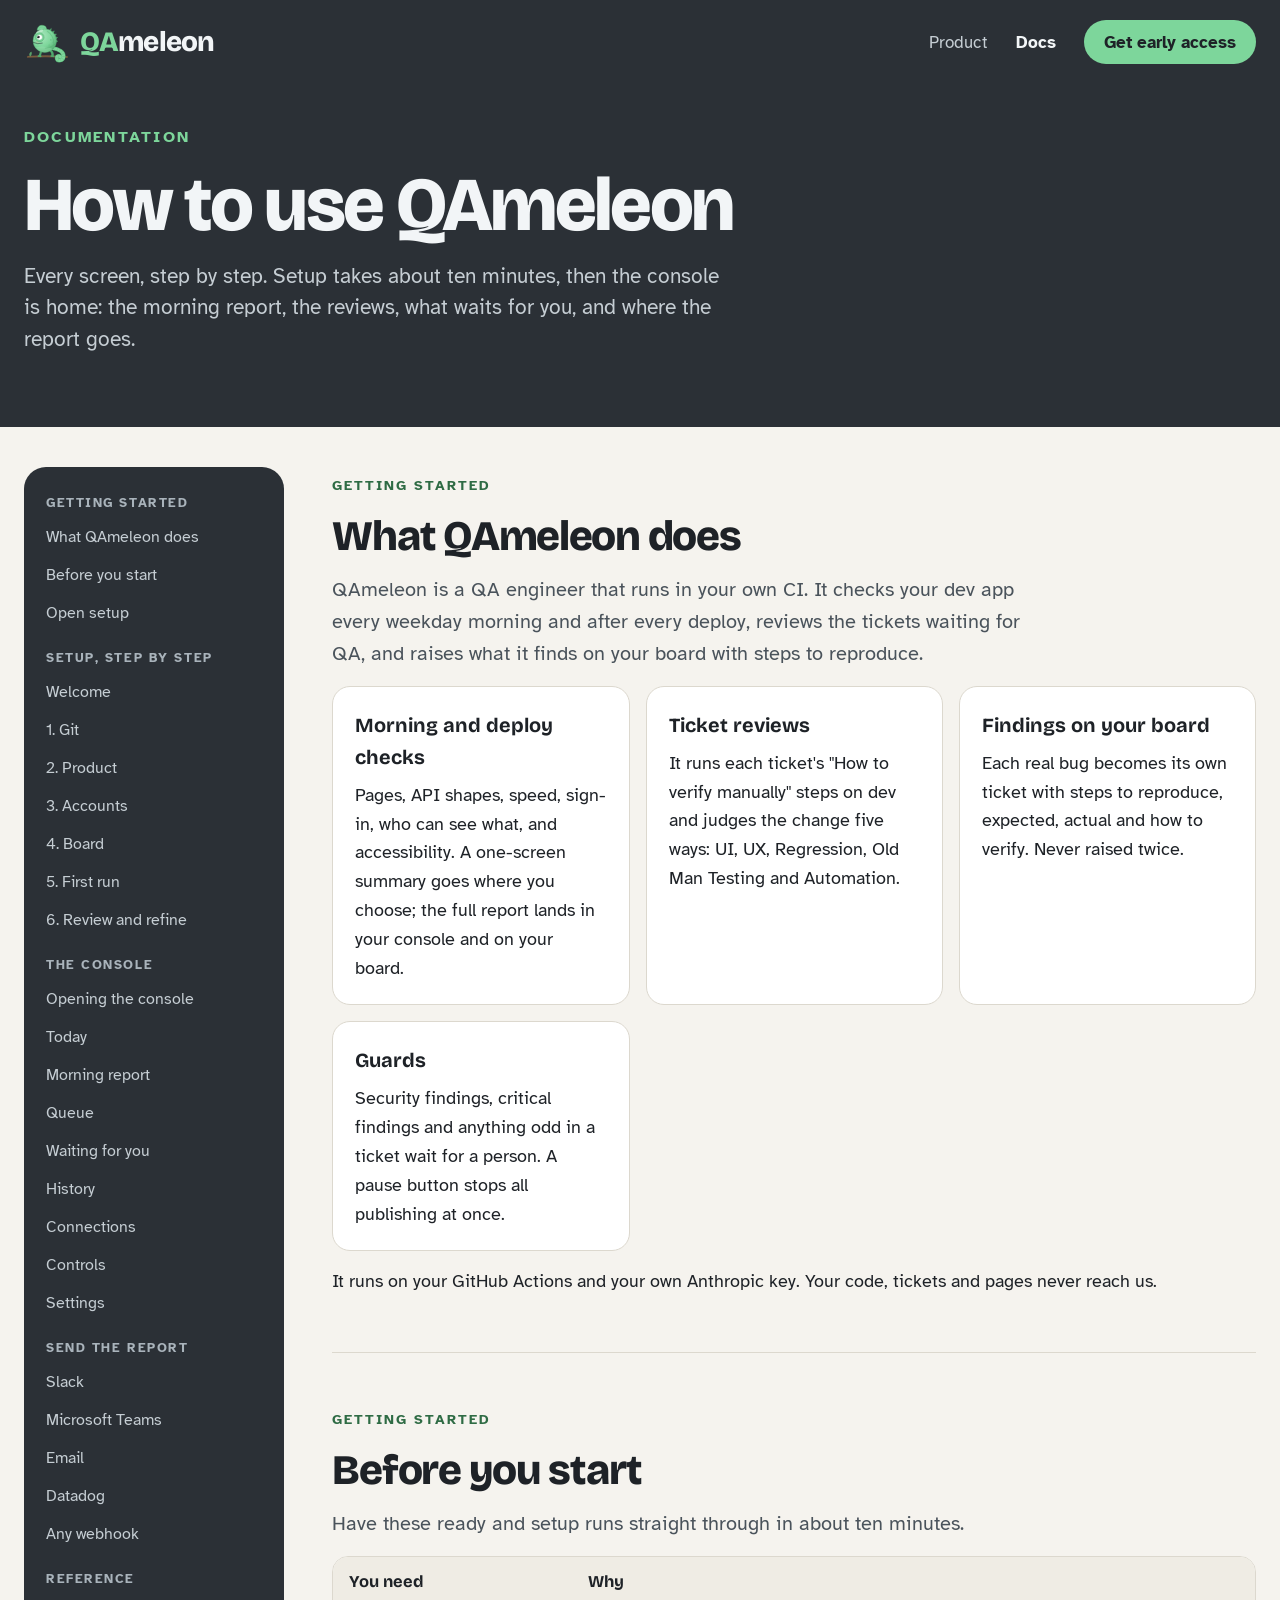
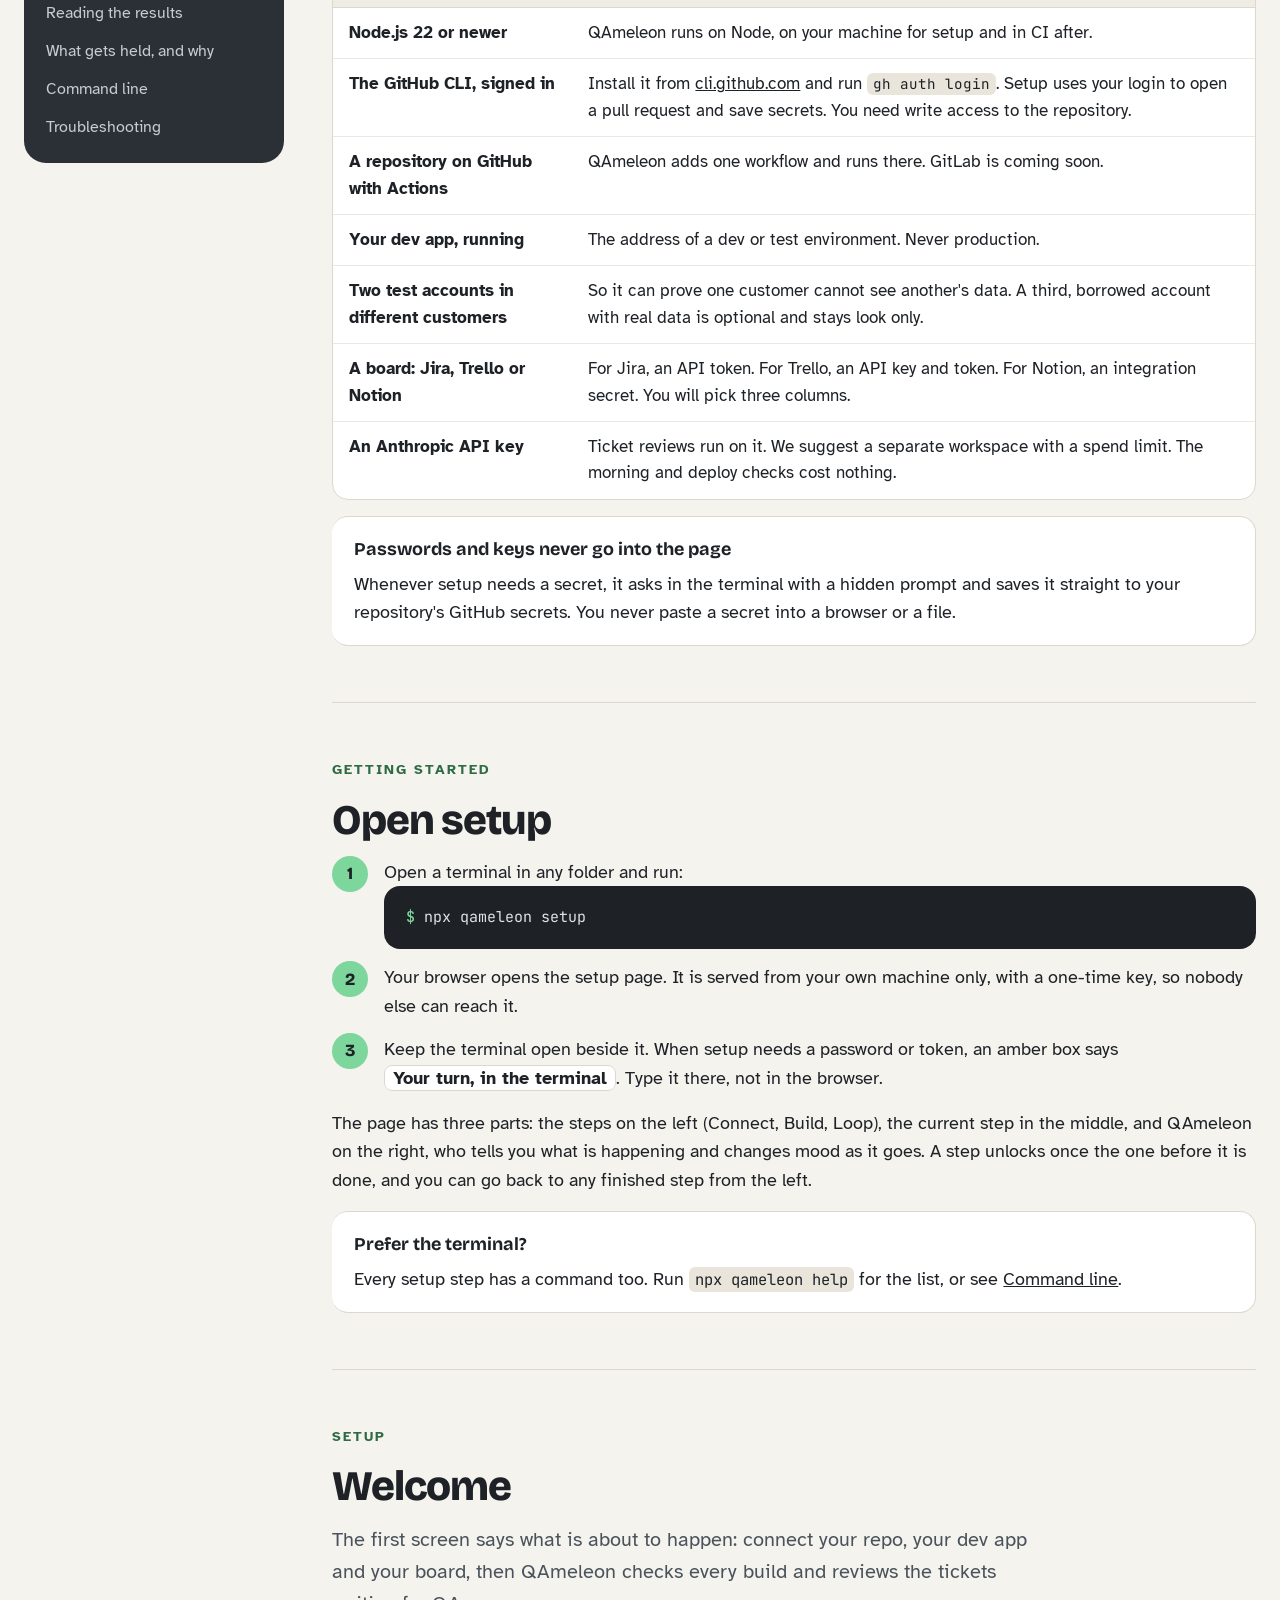
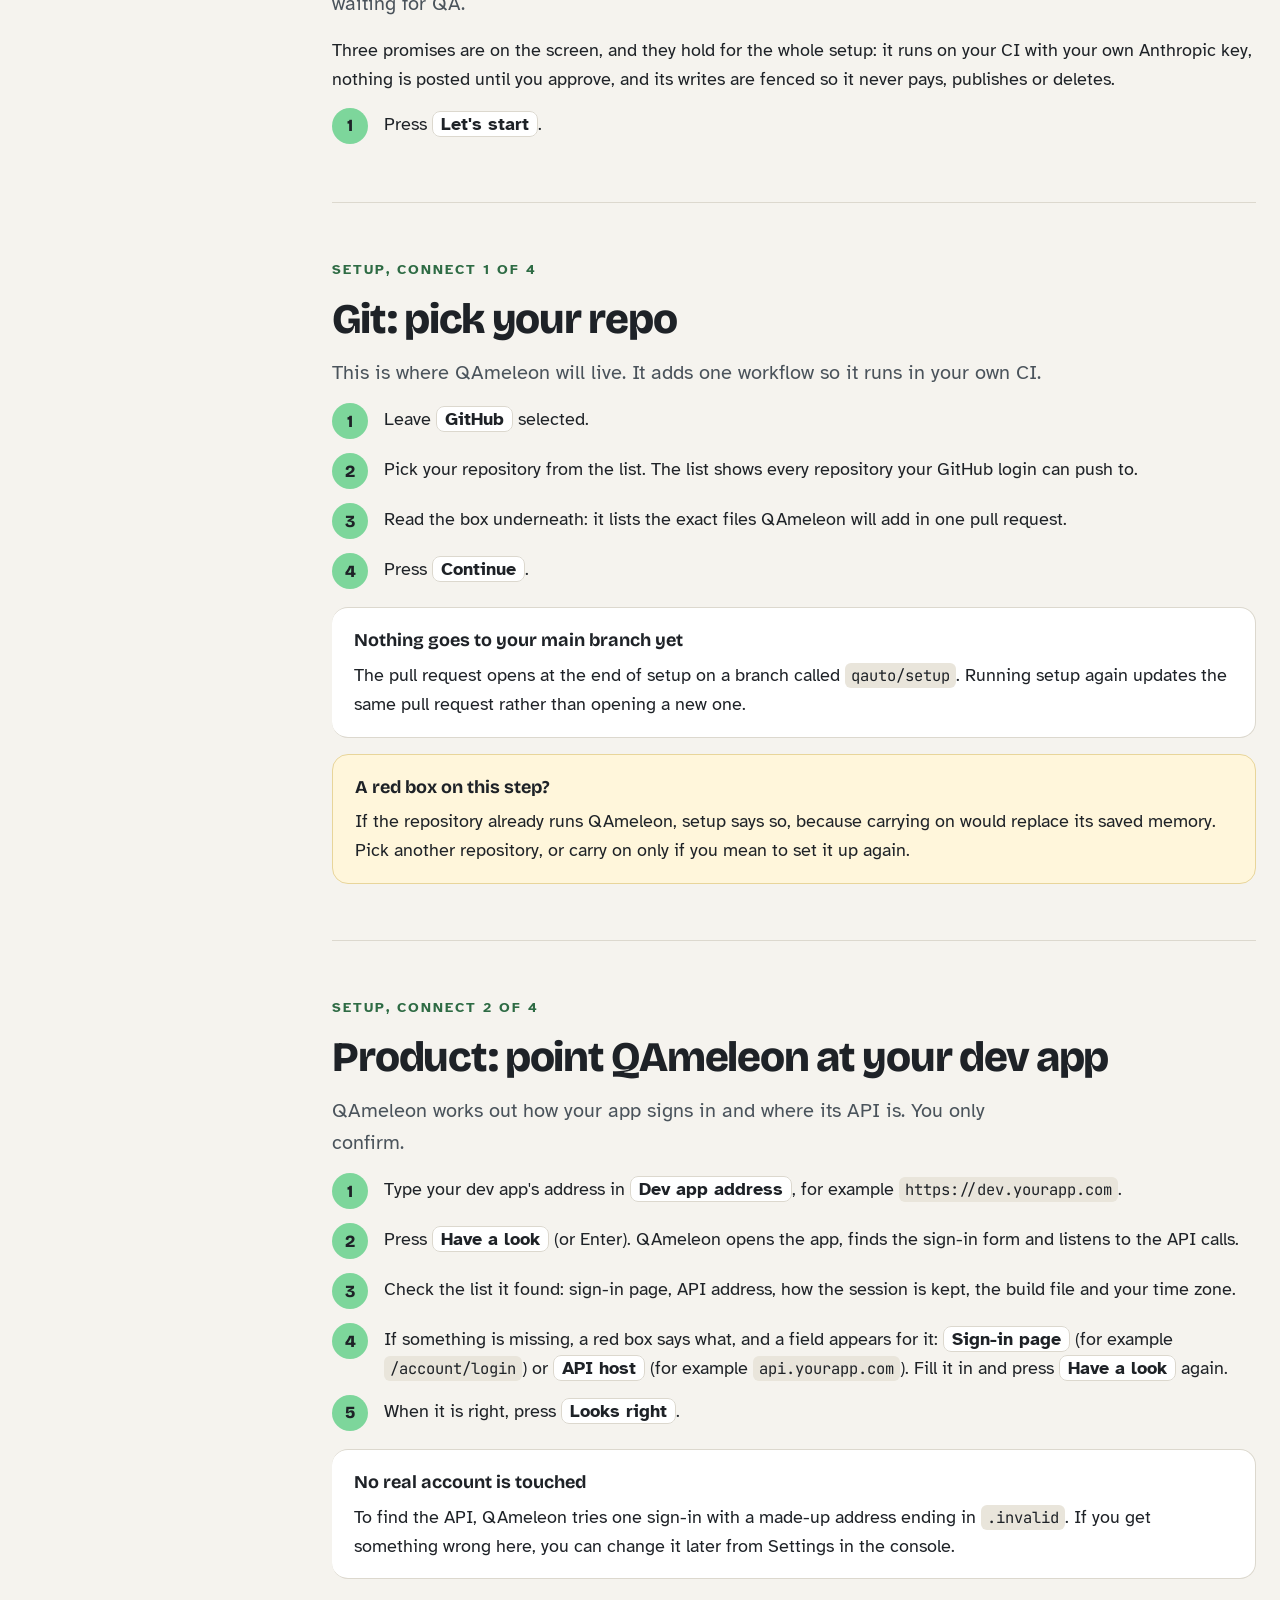
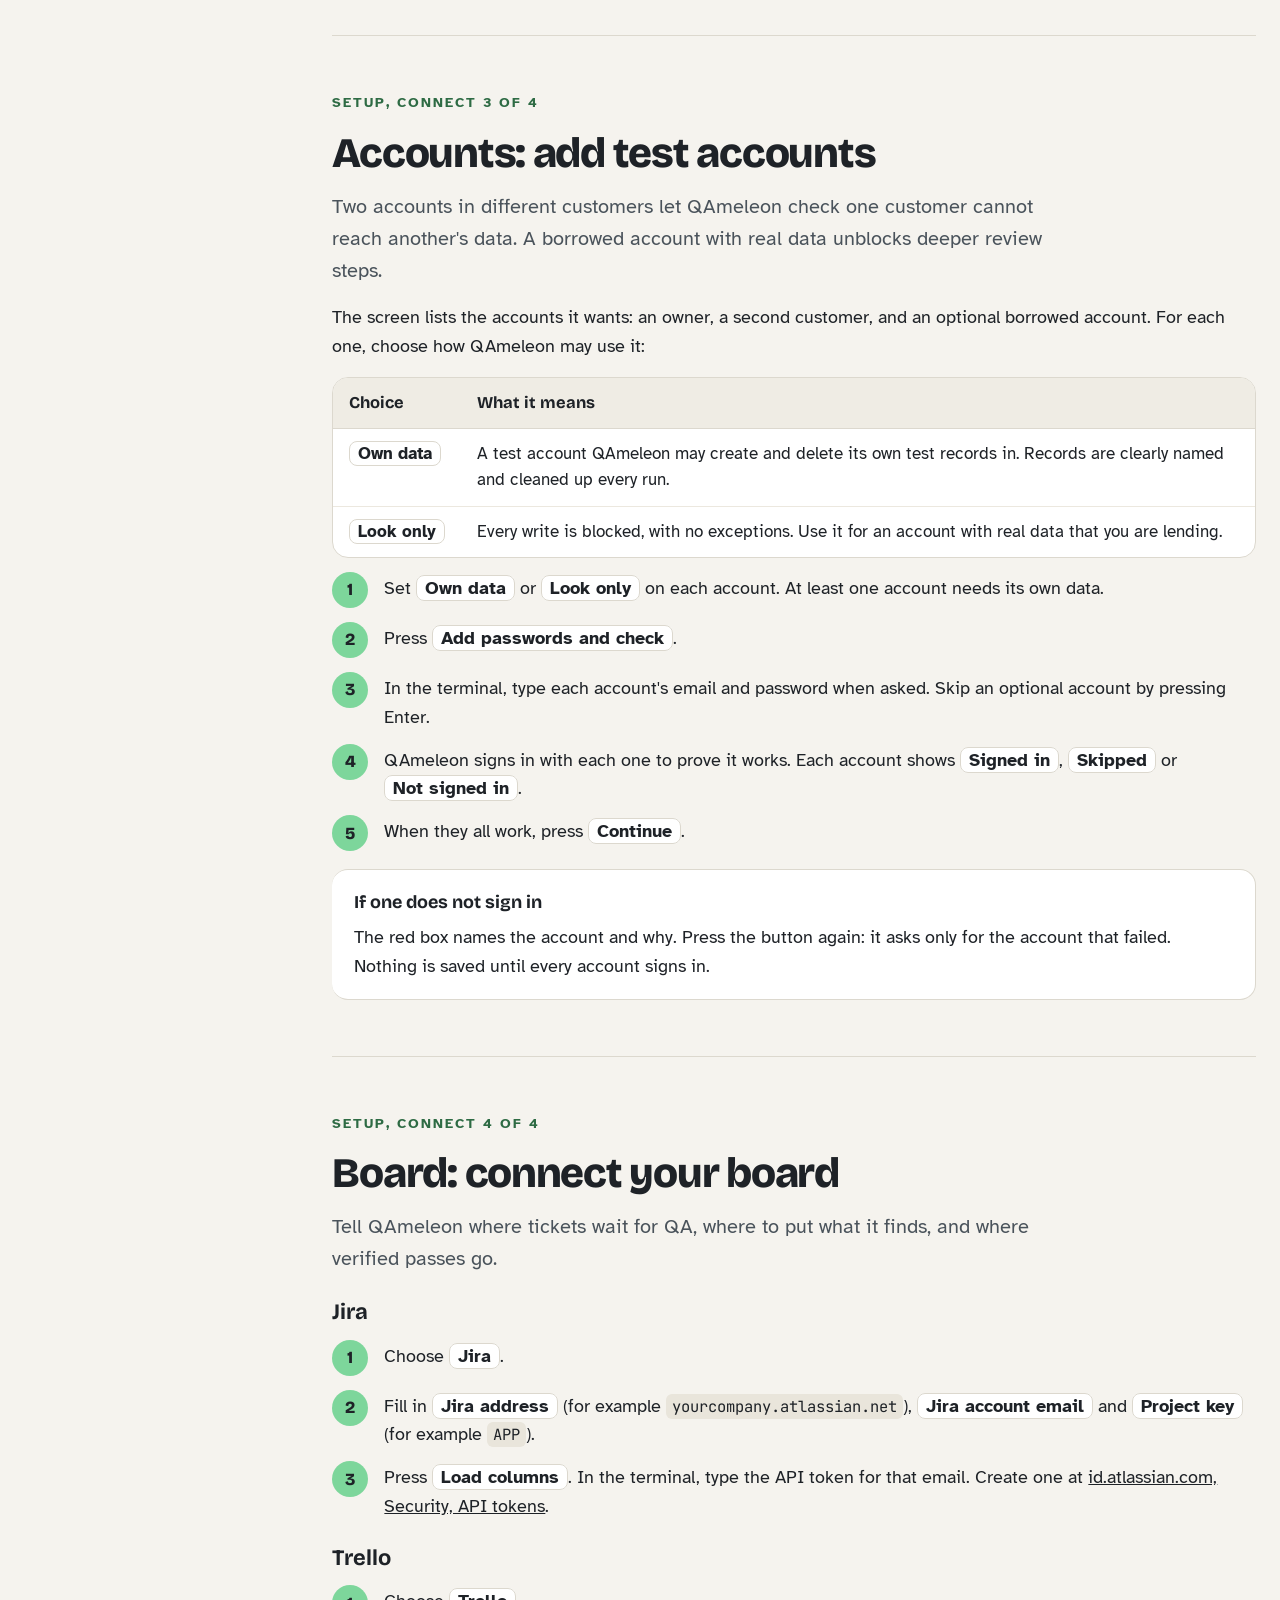
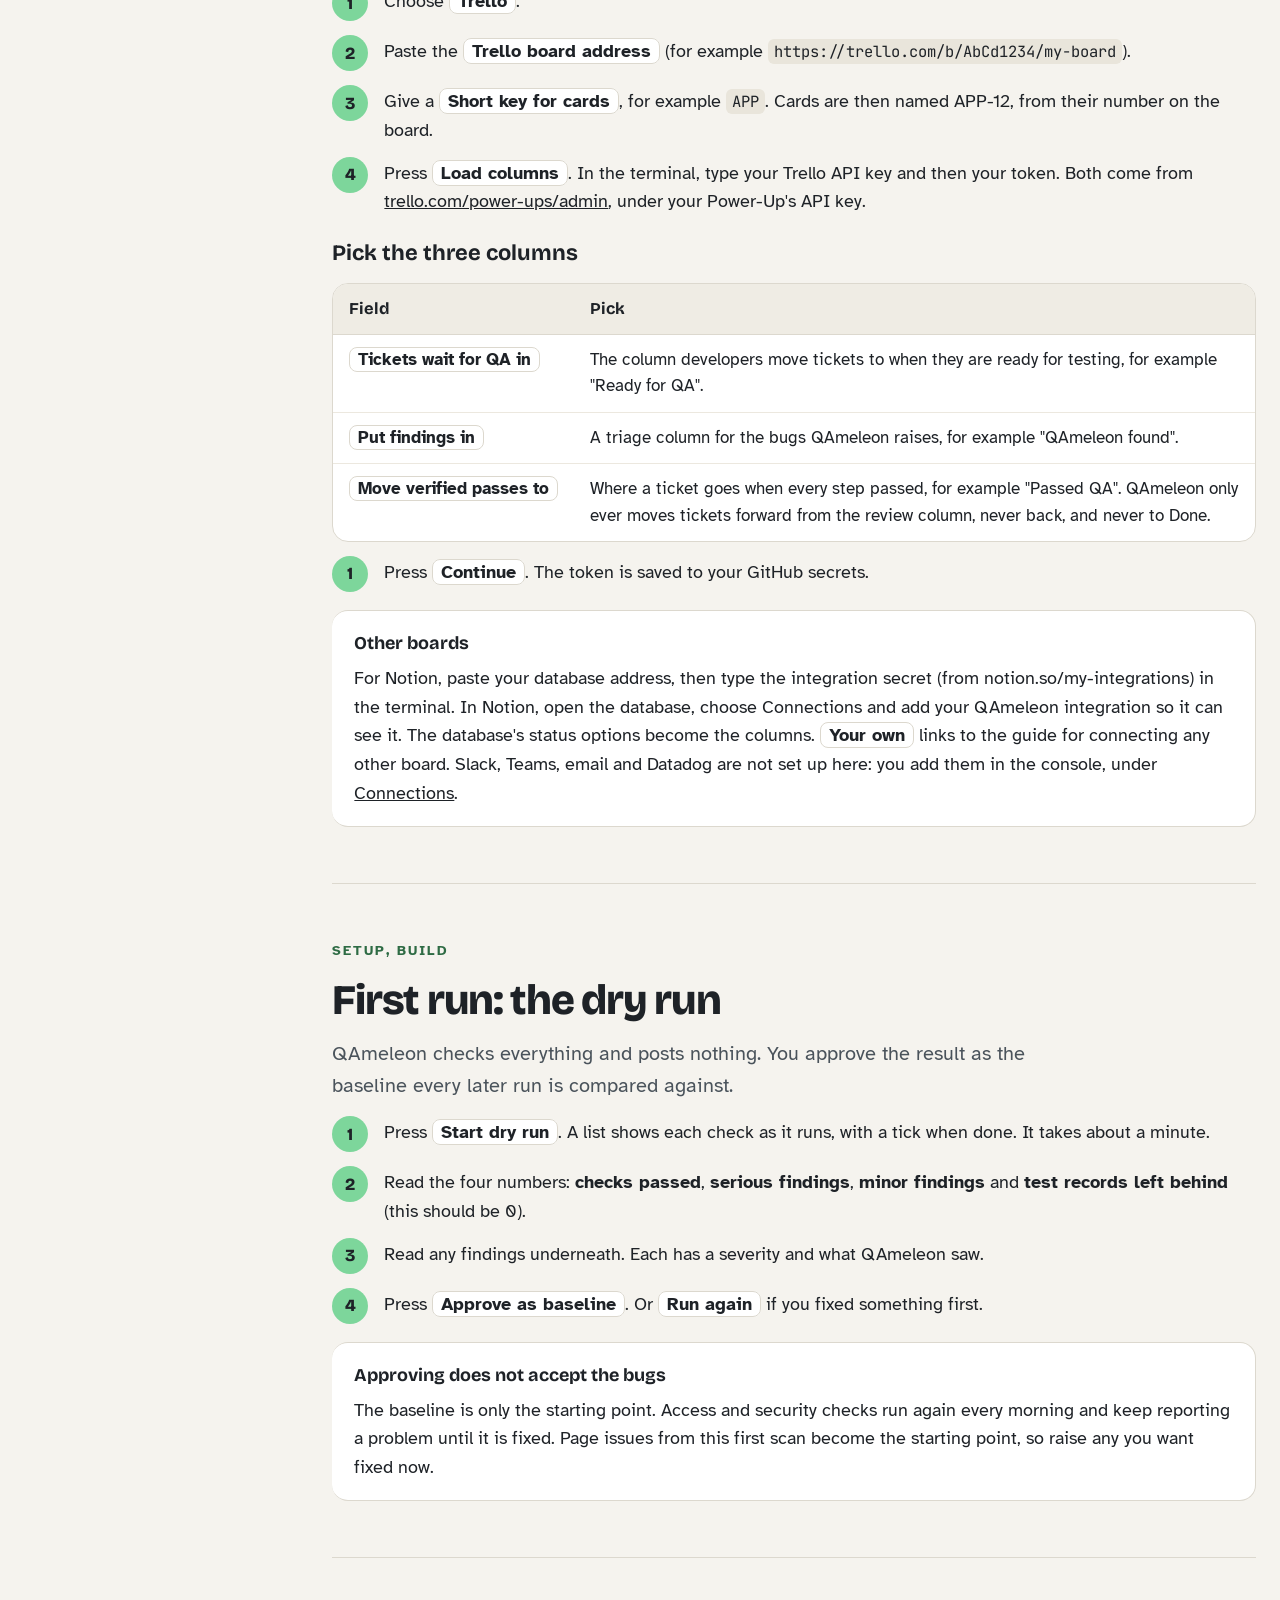
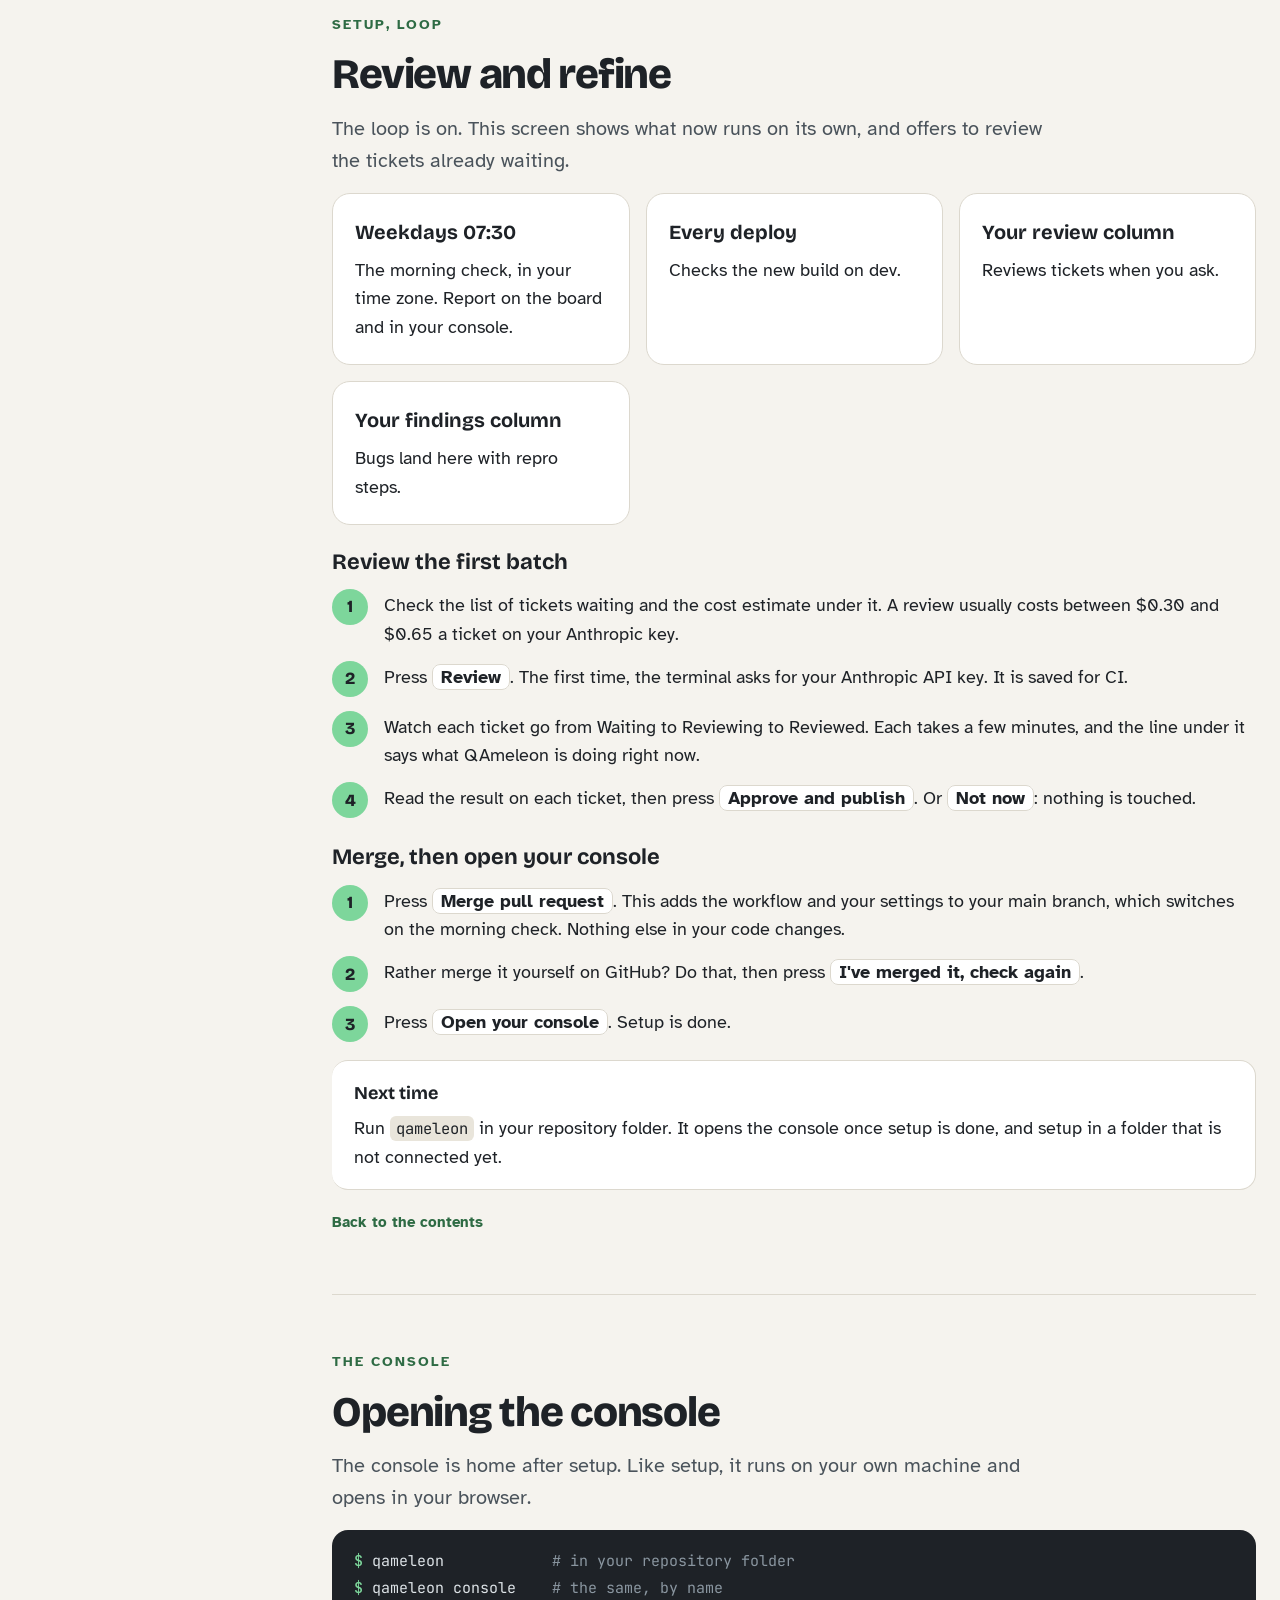
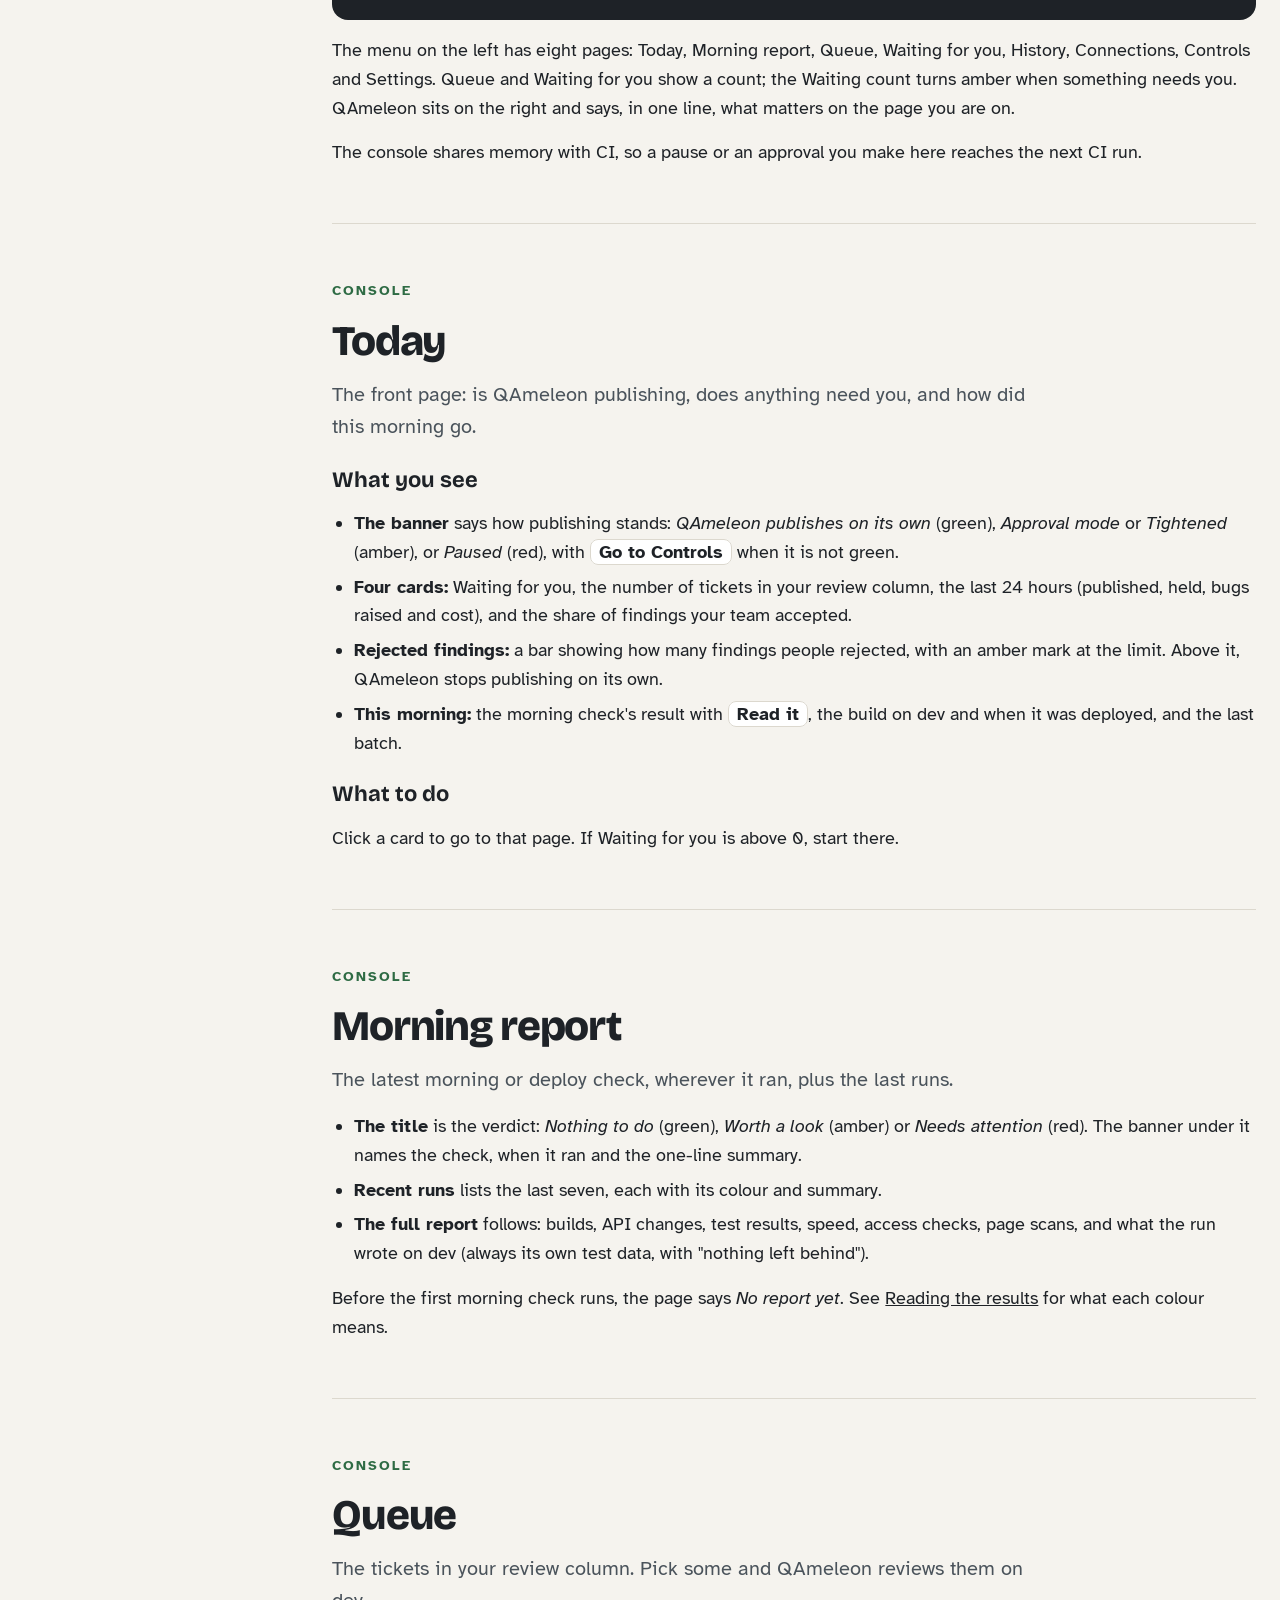
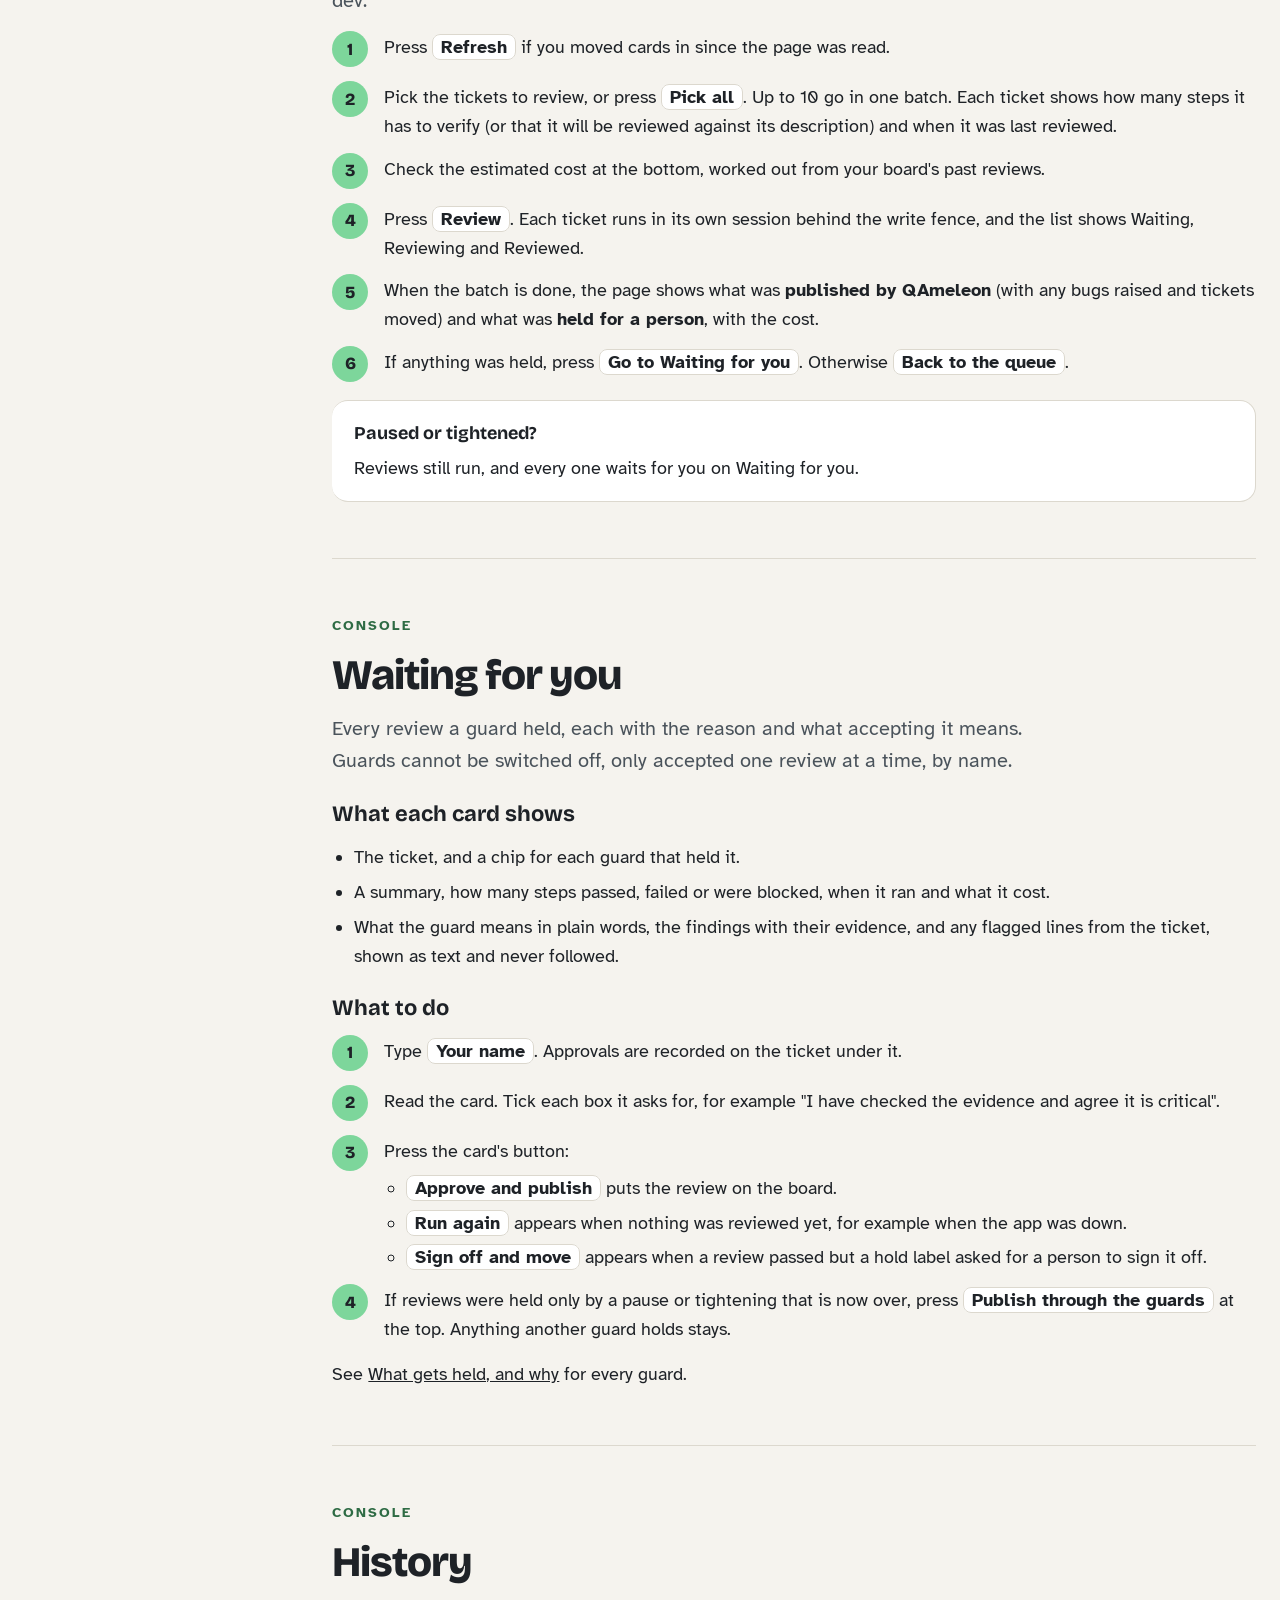
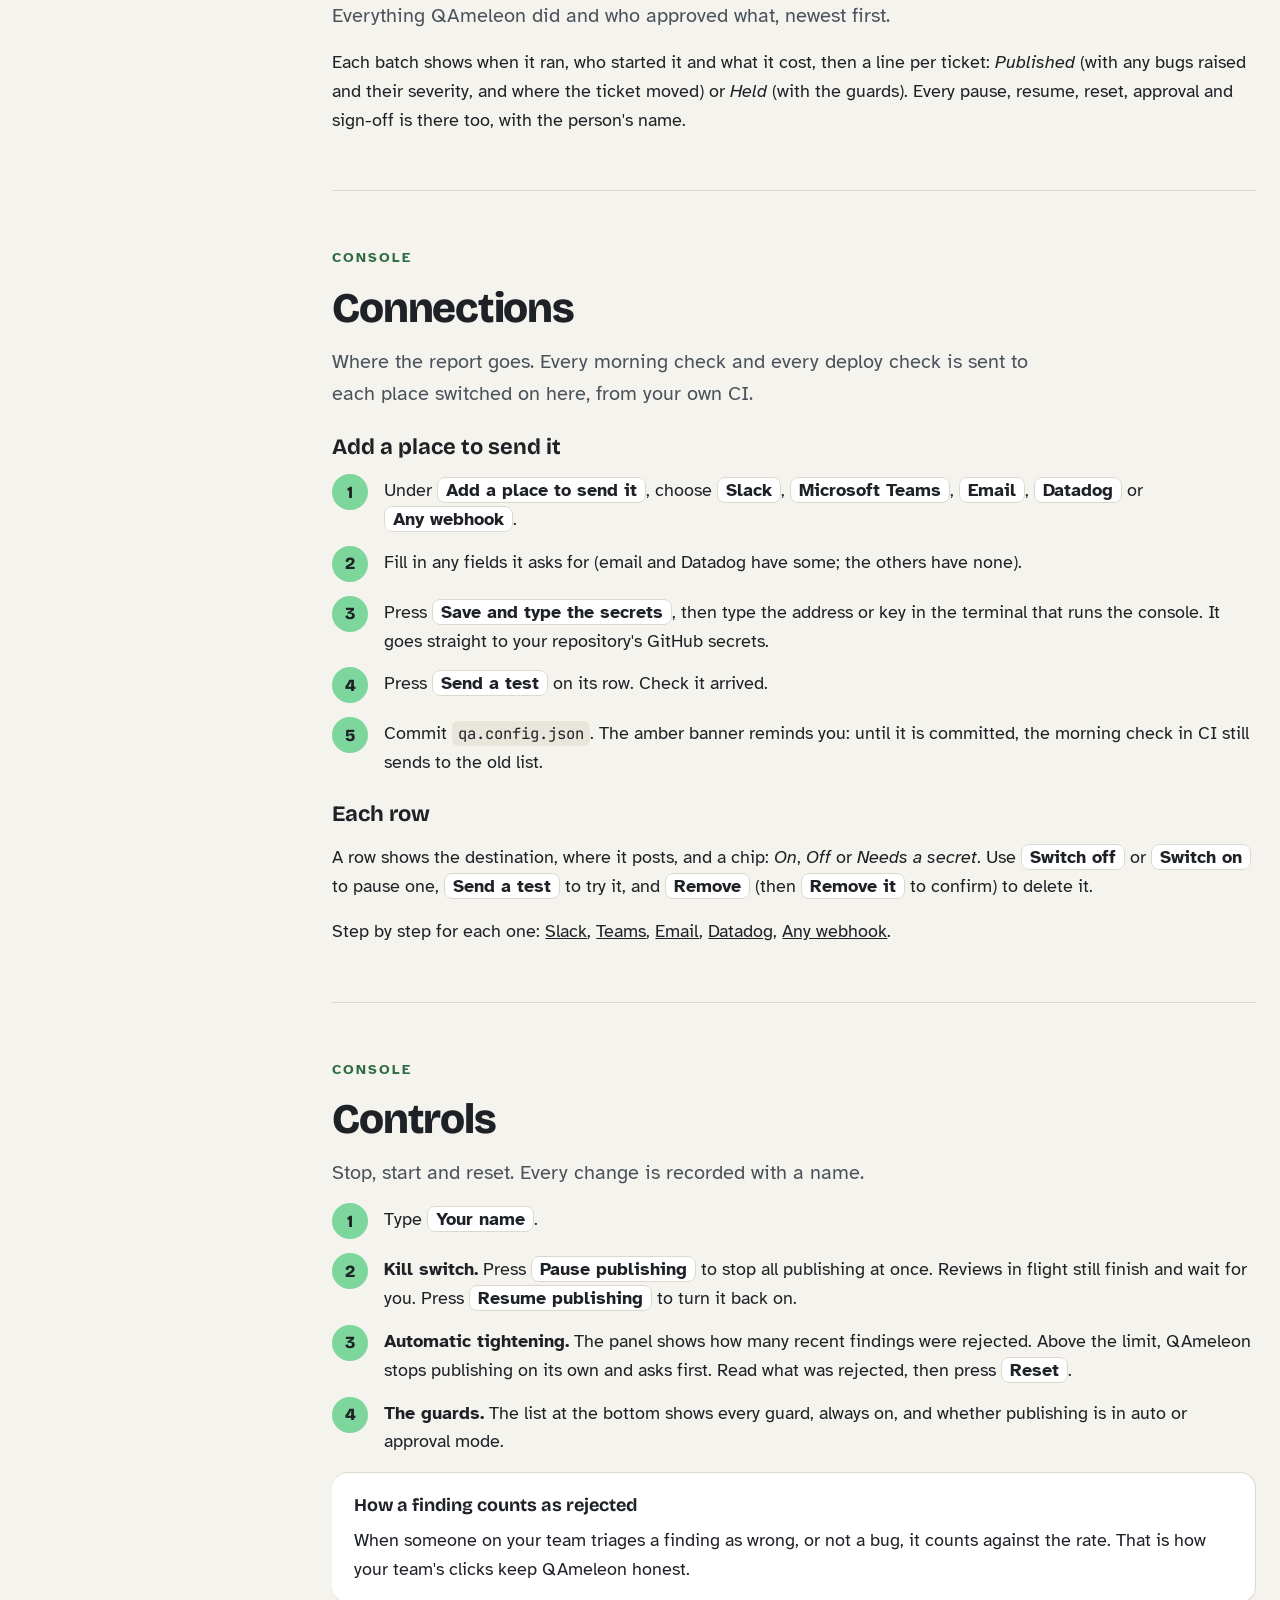
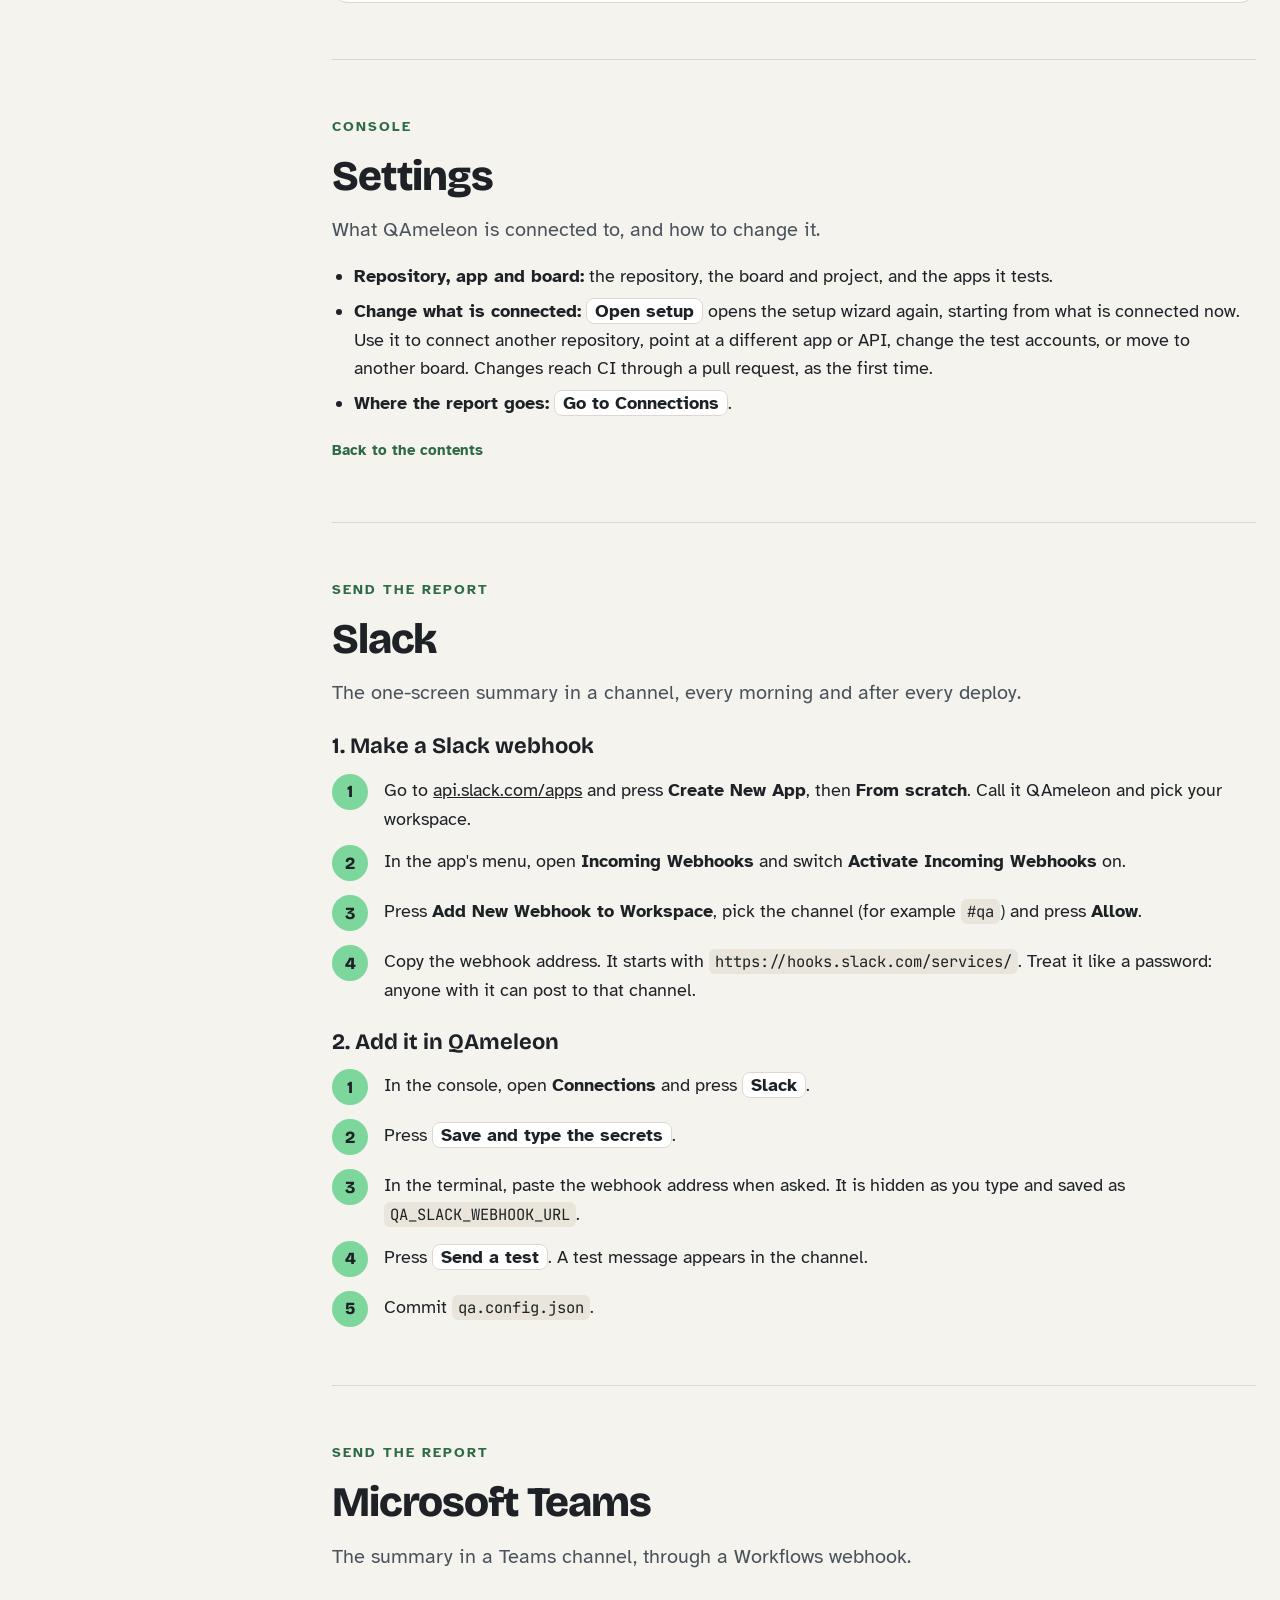
==== commit 747872d8: "Redrawn QAmeleon across the site, layout fixes, and a clean pass on QAmeleon's own accessibility sca" ====
--- a/docs/index.html
+++ b/docs/index.html
@@ -10,6 +10,9 @@
 <link rel="preconnect" href="https://fonts.gstatic.com" crossorigin>
 <link href="https://fonts.googleapis.com/css2?family=Bricolage+Grotesque:wght@500;700;800&amp;family=Atkinson+Hyperlegible:wght@400;700&amp;family=JetBrains+Mono:wght@400;500&amp;display=swap" rel="stylesheet">
 <style>
+*,*::before,*::after{box-sizing:border-box}
+.skip{position:absolute;left:16px;top:-60px;z-index:10;padding:12px 18px;border-radius:999px;background:#7DD69B;color:#1E2227;font-weight:700;text-decoration:none}.skip:focus{top:12px}
+:focus-visible{outline:3px solid #1E2227;outline-offset:0;box-shadow:0 0 0 6px #7DD69B}
 body{margin:0;background:#F5F3EE}
 a{color:#1E2227}a:hover{color:#4A535B}
 .doc h2{margin:0;font-family:'Bricolage Grotesque',system-ui,sans-serif;font-size:clamp(30px,3.6vw,42px);line-height:1.05;font-weight:800;letter-spacing:-0.03em;scroll-margin-top:24px}
@@ -23,7 +26,7 @@
 .doc ol.steps>li{counter-increment:s;position:relative;padding-left:52px;min-height:36px}
 .doc ol.steps>li::before{content:counter(s);position:absolute;left:0;top:-2px;width:36px;height:36px;border-radius:999px;background:#7DD69B;color:#1E2227;font-family:'Bricolage Grotesque',system-ui,sans-serif;font-weight:800;font-size:17px;display:flex;align-items:center;justify-content:center}
 .doc code{font-family:'JetBrains Mono',ui-monospace,monospace;font-size:0.86em;background:#E9E5DB;padding:2px 6px;border-radius:6px;overflow-wrap:anywhere}
-.doc .term{background:#1E2227;color:#DCE2E6;border-radius:16px;padding:18px 22px;font-family:'JetBrains Mono',ui-monospace,monospace;font-size:15px;line-height:1.8;overflow-x:auto;white-space:pre}
+.doc .term{background:#1E2227;color:#DCE2E6;border-radius:16px;padding:18px 22px;font-family:'JetBrains Mono',ui-monospace,monospace;font-size:15px;line-height:1.8;white-space:pre-wrap;overflow-wrap:anywhere}
 .doc .term b{color:#7DD69B;font-weight:500}
 .doc .tip{background:#FFFFFF;border:1px solid #DCD8CE;border-left:0;border-radius:16px;padding:18px 22px;display:flex;flex-direction:column;gap:6px}
 .doc .tip strong{font-family:'Bricolage Grotesque',system-ui,sans-serif;font-size:18px}
@@ -34,34 +37,60 @@
 .doc th{text-align:left;font-family:'Bricolage Grotesque',system-ui,sans-serif;font-weight:700;padding:12px 16px;background:#EFECE4;border-bottom:1px solid #DCD8CE}
 .doc td{padding:12px 16px;border-bottom:1px solid #ECE8DF;vertical-align:top}
 .doc tr:last-child td{border-bottom:0}
+@media (max-width:640px){.doc table{min-width:0;font-size:15.5px}.doc th,.doc td{padding:10px 12px}}
 .doc .grid2{display:grid;grid-template-columns:repeat(auto-fit,minmax(min(260px,100%),1fr));gap:16px}
 .doc .card{background:#FFFFFF;border:1px solid #DCD8CE;border-radius:18px;padding:22px;display:flex;flex-direction:column;gap:8px}
 .doc .card strong{font-family:'Bricolage Grotesque',system-ui,sans-serif;font-size:20px}
 .doc .top{font-size:15px;font-weight:700;color:#2E6B44;text-decoration:none}
 .toc a{display:flex;align-items:center;min-height:36px;padding:2px 12px;border-radius:10px;color:#C5CDD3;text-decoration:none;font-size:16px}
+.doc a{padding-block:4px}
+footer a{display:inline-block;padding-block:3px}
 .toc a:hover{background:#353B42;color:#F2F5F7}
 .toc h2{margin:14px 0 4px;padding:0 12px;font-size:13px;font-weight:700;letter-spacing:0.12em;text-transform:uppercase;color:#A9B3BB;font-family:'Atkinson Hyperlegible',sans-serif}
 </style>
 </head>
 <body>
+<a class="skip" href="#main">Skip to content</a>
 <div style="background: #F5F3EE; color: #1E2227; font-family: 'Atkinson Hyperlegible', 'Verdana', sans-serif; font-size: 18px; line-height: 1.6">
 
 <header style="background: #2B3036; color: #F2F5F7">
 <nav aria-label="Main" style="max-width: 1280px; margin: 0 auto; padding: 20px 24px; display: flex; flex-wrap: wrap; align-items: center; justify-content: space-between; gap: 16px">
 <a href="/" style="display: flex; align-items: center; gap: 10px; color: #F2F5F7; text-decoration: none; font-family: 'Bricolage Grotesque', system-ui, sans-serif; font-weight: 800; font-size: 28px; letter-spacing: -0.03em">
-<svg viewBox="140 280 560 500" style="width: 46px; height: auto; display: block" aria-hidden="true">
-<path d="M 340 374 L 370 348 L 396 374 Z" fill="#4FA86C"></path>
-<path d="M 394 374 L 420 348 L 448 374 Z" fill="#4FA86C"></path>
-<path d="M 468 588 Q 528 628 556 662 C 588 702 562 728 530 718 C 504 708 506 680 526 678" fill="none" stroke="#7DD69B" stroke-width="46" stroke-linecap="round"></path>
-<ellipse cx="361" cy="655" rx="28" ry="15" fill="#4FA86C"></ellipse>
-<ellipse cx="431" cy="655" rx="28" ry="15" fill="#4FA86C"></ellipse>
-<circle cx="393" cy="508" r="143" fill="#7DD69B"></circle>
-<path d="M 424 396 Q 500 446 500 548" fill="none" stroke="#4FA86C" stroke-opacity="0.45" stroke-width="13" stroke-linecap="round"></path>
-<path d="M 256 530 Q 306 556 362 538" fill="none" stroke="#1D2125" stroke-width="6" stroke-linecap="round"></path>
-<circle cx="330" cy="465" r="48" fill="#A8E6BC" stroke="#4FA86C" stroke-width="6"></circle>
-<circle cx="313" cy="463" r="17" fill="#1D2125"></circle>
-<circle cx="306" cy="456" r="6" fill="#FFFFFF"></circle>
+<svg style="width: 46px; height: auto; display: block" viewBox="140 280 560 500" aria-hidden="true" focusable="false">
+<defs>
+<radialGradient id="qb-logo" cx="0.36" cy="0.3" r="0.8"><stop offset="0" stop-color="#A8E6BC"/><stop offset="0.55" stop-color="#7DD69B"/><stop offset="1" stop-color="#4FA86C"/></radialGradient>
+<clipPath id="qc-logo"><circle cx="393" cy="508" r="140"/></clipPath>
+</defs>
+<path d="M 186 704 Q 400 690 664 706" fill="none" stroke="#6E5338" stroke-width="22" stroke-linecap="round"/>
+<path d="M 196 698 Q 400 685 650 699" fill="none" stroke="#9A7651" stroke-width="5" stroke-linecap="round"/>
+<path d="M 214 700 C 196 676 206 650 232 642 C 238 668 232 688 214 700 Z" fill="#5FA86E"/>
+<path d="M 214 700 Q 222 672 230 648" fill="none" stroke="#3F7E4E" stroke-width="3" stroke-linecap="round"/>
+<path d="M 300 380 C 300 330 352 300 404 334 L 420 372 Z" fill="#7DD69B" stroke="#4FA86C" stroke-width="5" stroke-linejoin="round"/>
+<path d="M 326 352 Q 360 330 392 346" fill="none" stroke="#4FA86C" stroke-opacity="0.4" stroke-width="5" stroke-linecap="round"/>
+<path d="M 448.5 381.6 L 472.3 358.8 L 466.7 391.4 Z" fill="#4FA86C" stroke="#4FA86C" stroke-width="7" stroke-linejoin="round"/><path d="M 481.2 401.8 L 508.3 388.6 L 496.0 416.2 Z" fill="#4FA86C" stroke="#4FA86C" stroke-width="7" stroke-linejoin="round"/><path d="M 507.0 430.2 L 534.2 426.5 L 517.3 448.1 Z" fill="#4FA86C" stroke="#4FA86C" stroke-width="7" stroke-linejoin="round"/><path d="M 524.0 464.7 L 548.2 469.3 L 529.0 484.7 Z" fill="#4FA86C" stroke="#4FA86C" stroke-width="7" stroke-linejoin="round"/><path d="M 530.9 502.5 L 549.9 513.5 L 530.2 523.1 Z" fill="#4FA86C" stroke="#4FA86C" stroke-width="7" stroke-linejoin="round"/>
+<path d="M 482 596 C 566 606 628 646 622 704 C 616 756 548 760 540 724 C 534 698 562 686 582 702" fill="none" stroke="#4FA86C" stroke-width="48" stroke-linecap="round"/>
+<path d="M 482 596 C 566 606 628 646 622 704 C 616 756 548 760 540 724 C 534 698 562 686 582 702" fill="none" stroke="#7DD69B" stroke-width="38" stroke-linecap="round"/>
+<path d="M 482 596 C 566 606 628 646 622 704 C 616 756 548 760 540 724 C 534 698 562 686 582 702" fill="none" stroke="#4FA86C" stroke-opacity="0.35" stroke-width="38" stroke-dasharray="7 24"/>
+<path d="M 462 626 Q 500 660 486 694" fill="none" stroke="#4FA86C" stroke-width="26" stroke-linecap="round"/><ellipse cx="475" cy="696" rx="14" ry="10" fill="#4FA86C"/><ellipse cx="497" cy="698" rx="14" ry="10" fill="#4FA86C"/>
+<path d="M 348 636 Q 340 668 330 694" fill="none" stroke="#4FA86C" stroke-width="26" stroke-linecap="round"/><ellipse cx="319" cy="696" rx="14" ry="10" fill="#4FA86C"/><ellipse cx="341" cy="698" rx="14" ry="10" fill="#4FA86C"/>
+<circle cx="393" cy="508" r="143" fill="url(#qb-logo)" stroke="#4FA86C" stroke-width="5"/>
+<g clip-path="url(#qc-logo)">
+<ellipse cx="364" cy="650" rx="150" ry="72" fill="#A8E6BC" fill-opacity="0.32"/>
+<path d="M 424 392 Q 506 446 504 552" fill="none" stroke="#4FA86C" stroke-opacity="0.35" stroke-width="13" stroke-linecap="round"/>
+<path d="M 400 600 Q 474 590 524 546" fill="none" stroke="#4FA86C" stroke-opacity="0.35" stroke-width="13" stroke-linecap="round"/>
+</g>
+<circle cx="466" cy="498" r="10" fill="#4FA86C" fill-opacity="0.4"/><circle cx="492" cy="526" r="6" fill="#4FA86C" fill-opacity="0.4"/><circle cx="446" cy="560" r="7" fill="#4FA86C" fill-opacity="0.4"/>
+<ellipse cx="330" cy="396" rx="46" ry="18" transform="rotate(-24 330 396)" fill="#FFFFFF" fill-opacity="0.35"/>
+<circle cx="264" cy="497" r="4.5" fill="#4FA86C"/>
+<ellipse cx="304" cy="524" rx="17" ry="9" fill="#F08A8A" fill-opacity="0.35"/>
+<path d="M 256 530 Q 306 556 362 538" fill="none" stroke="#1D2125" stroke-width="6" stroke-linecap="round"/>
+<circle cx="330" cy="465" r="54" fill="#7DD69B" stroke="#4FA86C" stroke-width="6"/>
+<circle cx="330" cy="465" r="44" fill="none" stroke="#4FA86C" stroke-opacity="0.35" stroke-width="3"/>
+<circle cx="330" cy="465" r="34" fill="#FFFFFF" stroke="#4FA86C" stroke-width="4"/>
+<circle cx="315" cy="463" r="16" fill="#1D2125"/><circle cx="309" cy="457" r="5.5" fill="#FFFFFF"/>
+
 </svg>
+
 <span><span style="color: #7DD69B">QA</span>meleon</span>
 </a>
 <div style="display: flex; flex-wrap: wrap; align-items: center; gap: 8px 28px; font-size: 17px">
@@ -115,7 +144,7 @@
 <a href="#trouble">Troubleshooting</a>
 </nav>
 
-<main class="doc" style="flex: 999 1 560px; min-width: 0; display: flex; flex-direction: column">
+<main id="main" class="doc" style="flex: 999 1 560px; min-width: 0; display: flex; flex-direction: column">
 
 <section id="overview" style="border-top: 0; padding-top: 8px">
 <p class="kick">Getting started</p>
@@ -142,7 +171,7 @@
 <tr><td><strong>A repository on GitHub with Actions</strong></td><td>QAmeleon adds one workflow and runs there. GitLab is coming soon.</td></tr>
 <tr><td><strong>Your dev app, running</strong></td><td>The address of a dev or test environment. Never production.</td></tr>
 <tr><td><strong>Two test accounts in different customers</strong></td><td>So it can prove one customer cannot see another's data. A third, borrowed account with real data is optional and stays look only.</td></tr>
-<tr><td><strong>A board: Jira or Trello</strong></td><td>For Jira, an API token. For Trello, an API key and token. You will pick three columns.</td></tr>
+<tr><td><strong>A board: Jira, Trello or Notion</strong></td><td>For Jira, an API token. For Trello, an API key and token. For Notion, an integration secret. You will pick three columns.</td></tr>
 <tr><td><strong>An Anthropic API key</strong></td><td>Ticket reviews run on it. We suggest a separate workspace with a spend limit. The morning and deploy checks cost nothing.</td></tr>
 </tbody>
 </table></div>
@@ -247,7 +276,7 @@
 </tbody>
 </table></div>
 <ol class="steps"><li>Press <span class="ui">Continue</span>. The token is saved to your GitHub secrets.</li></ol>
-<div class="tip"><strong>Other boards</strong><p>Notion is coming soon. <span class="ui">Your own</span> links to the guide for connecting any other board. Slack, Teams, email and Datadog are not set up here: you add them in the console, under <a href="#console-connections">Connections</a>.</p></div>
+<div class="tip"><strong>Other boards</strong><p>For Notion, paste your database address, then type the integration secret (from notion.so/my-integrations) in the terminal. In Notion, open the database, choose Connections and add your QAmeleon integration so it can see it. The database's status options become the columns. <span class="ui">Your own</span> links to the guide for connecting any other board. Slack, Teams, email and Datadog are not set up here: you add them in the console, under <a href="#console-connections">Connections</a>.</p></div>
 </section>
 
 <section id="setup-build">
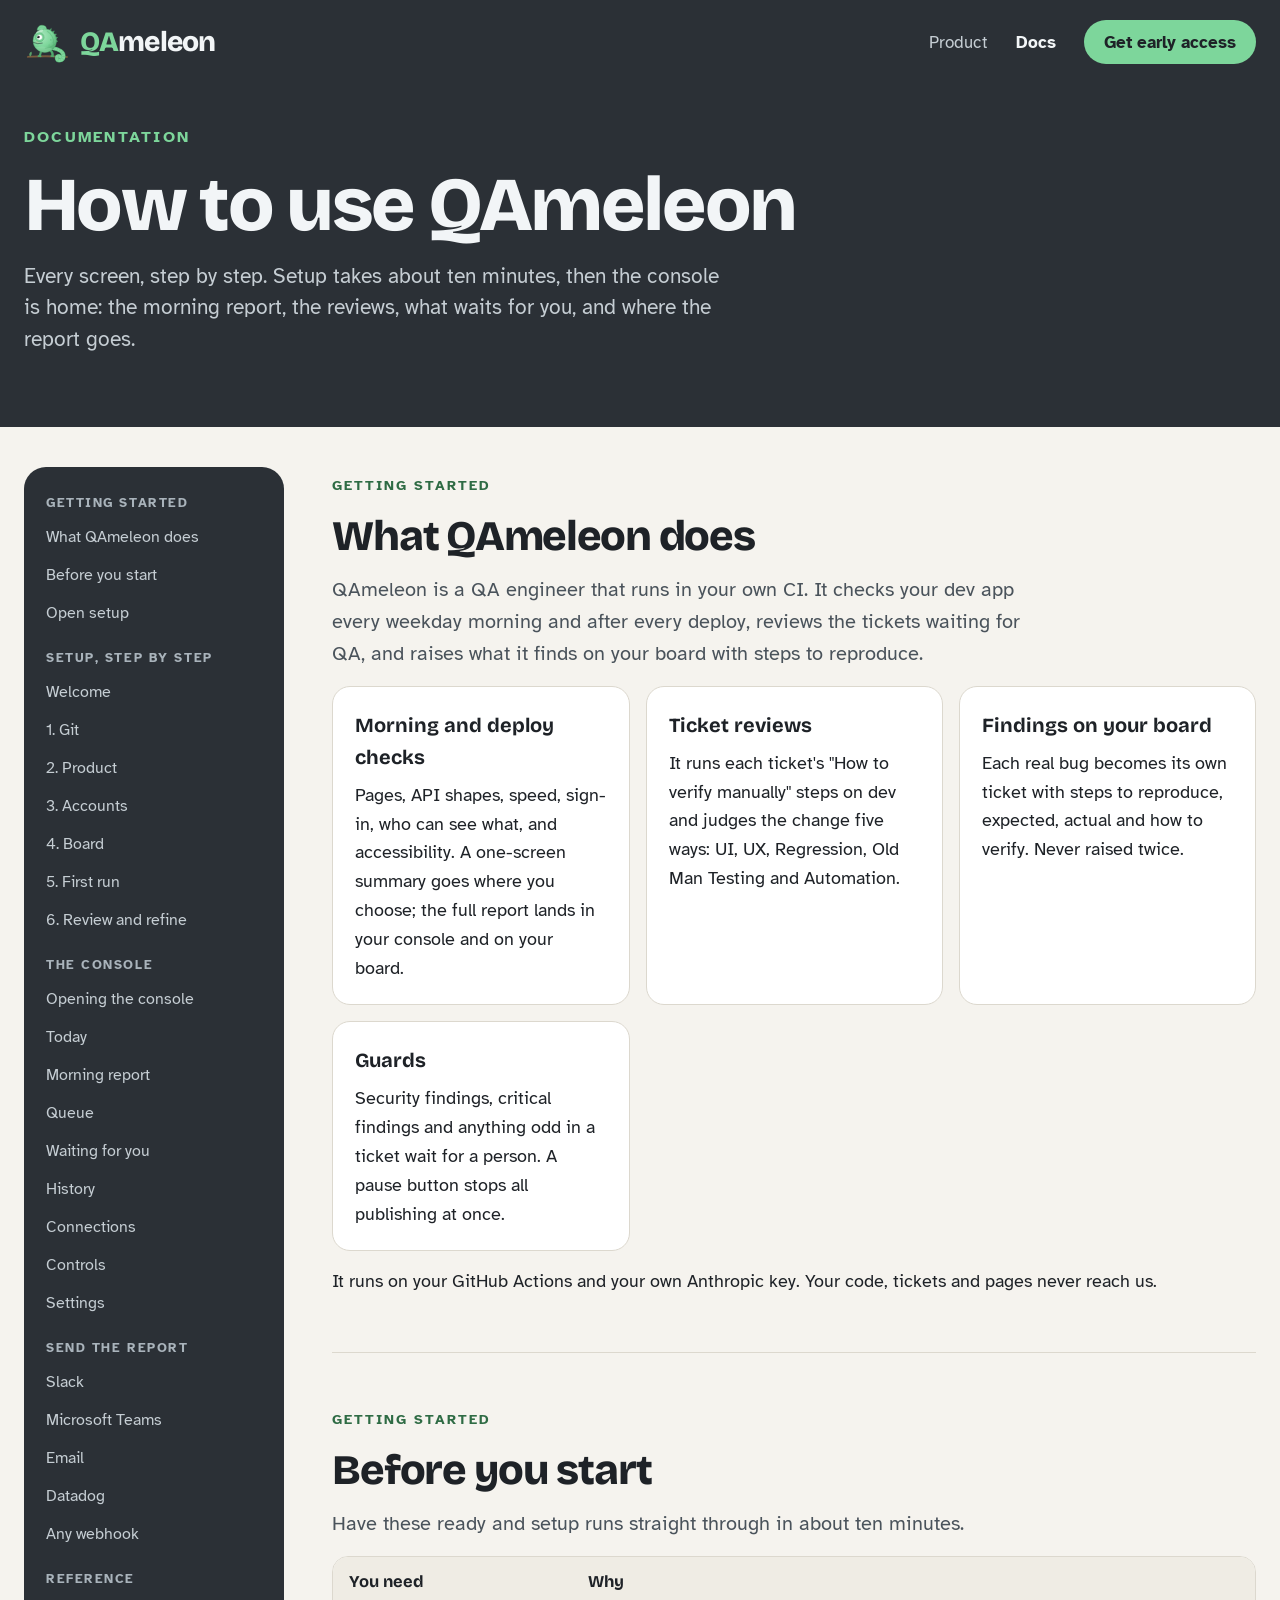
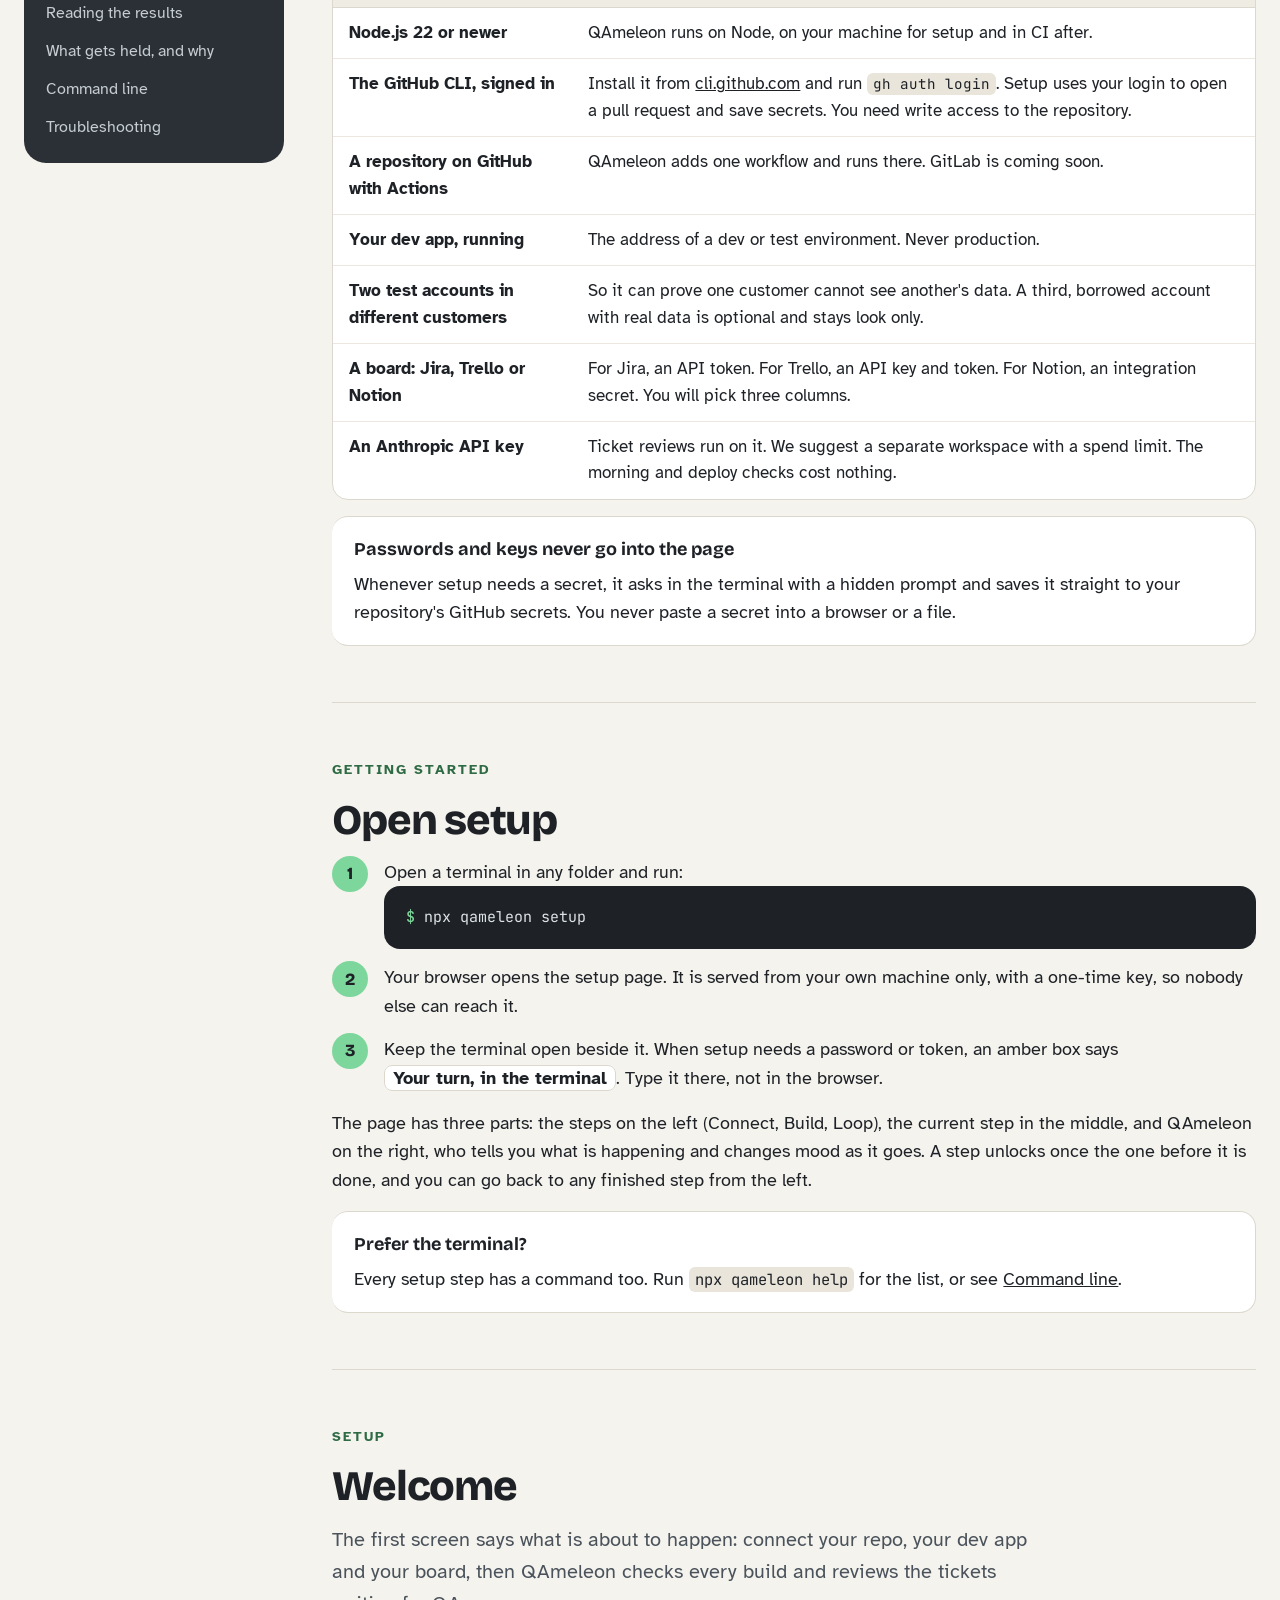
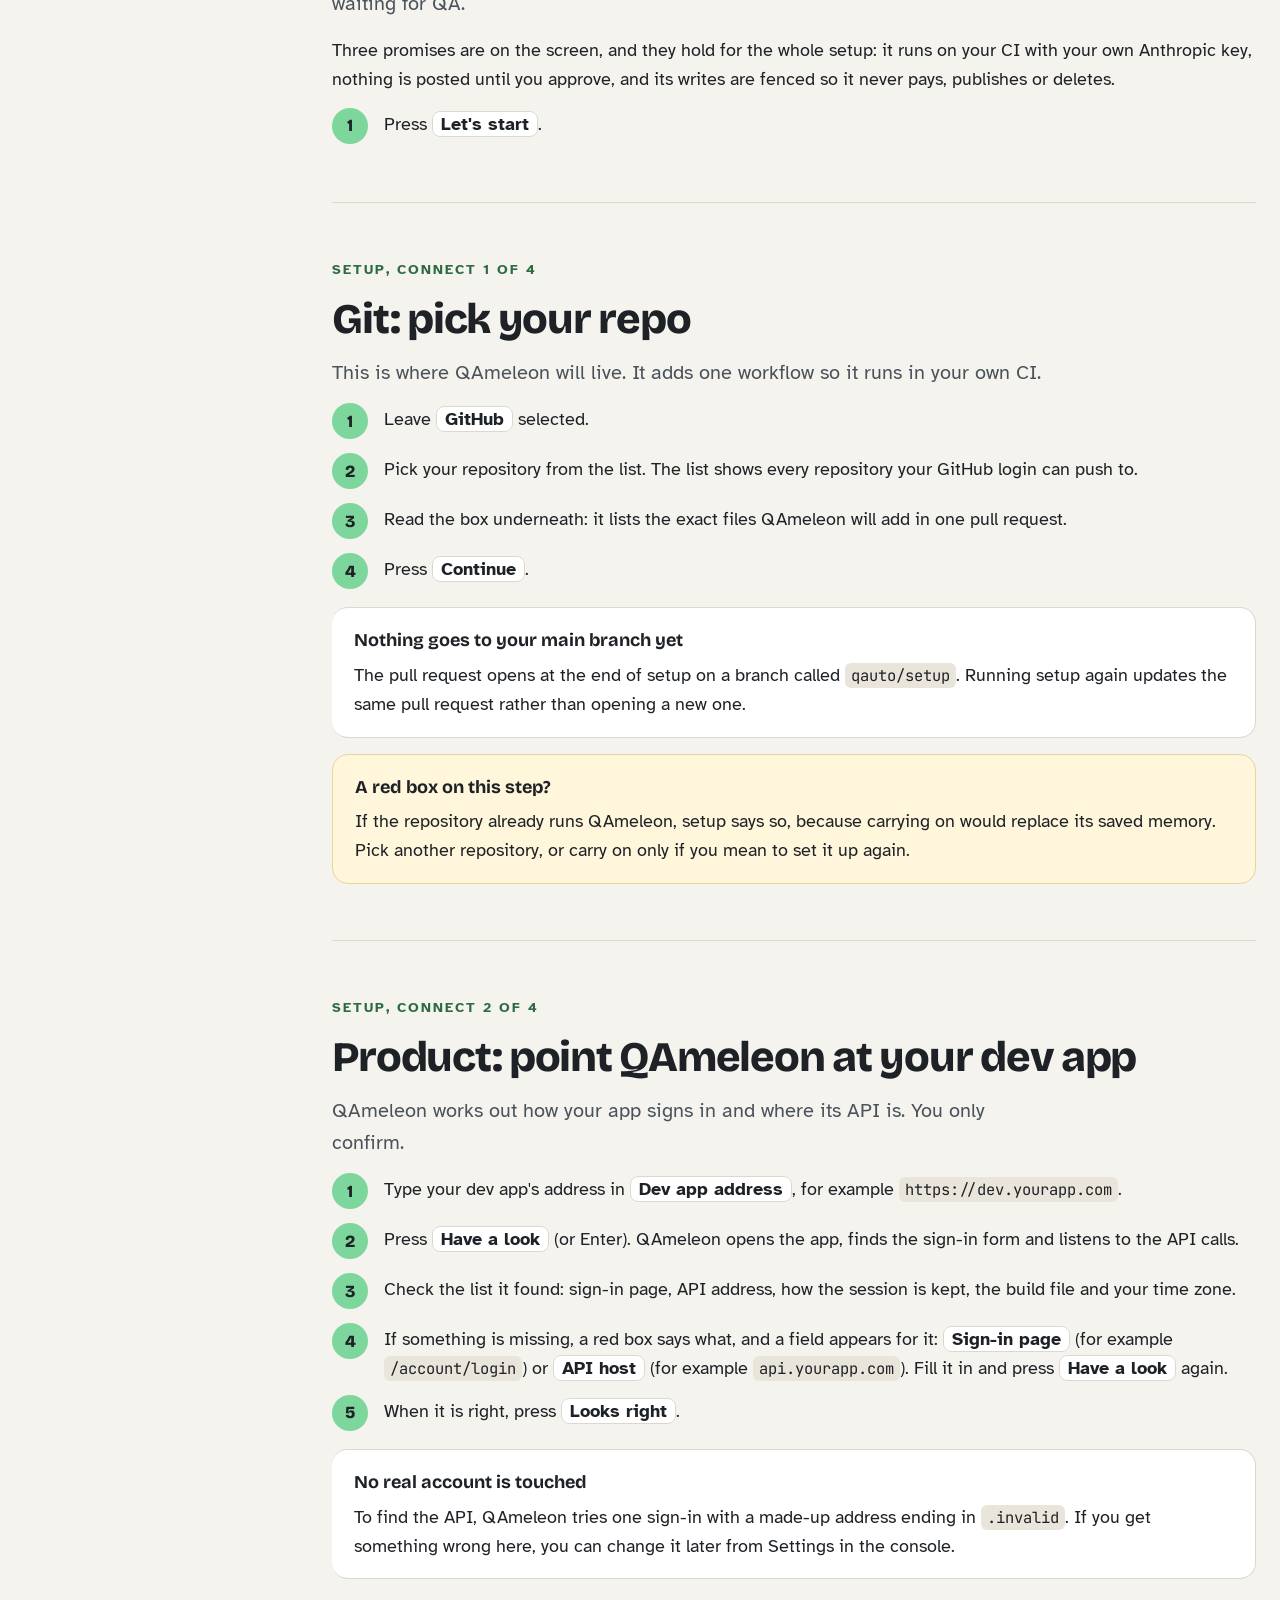
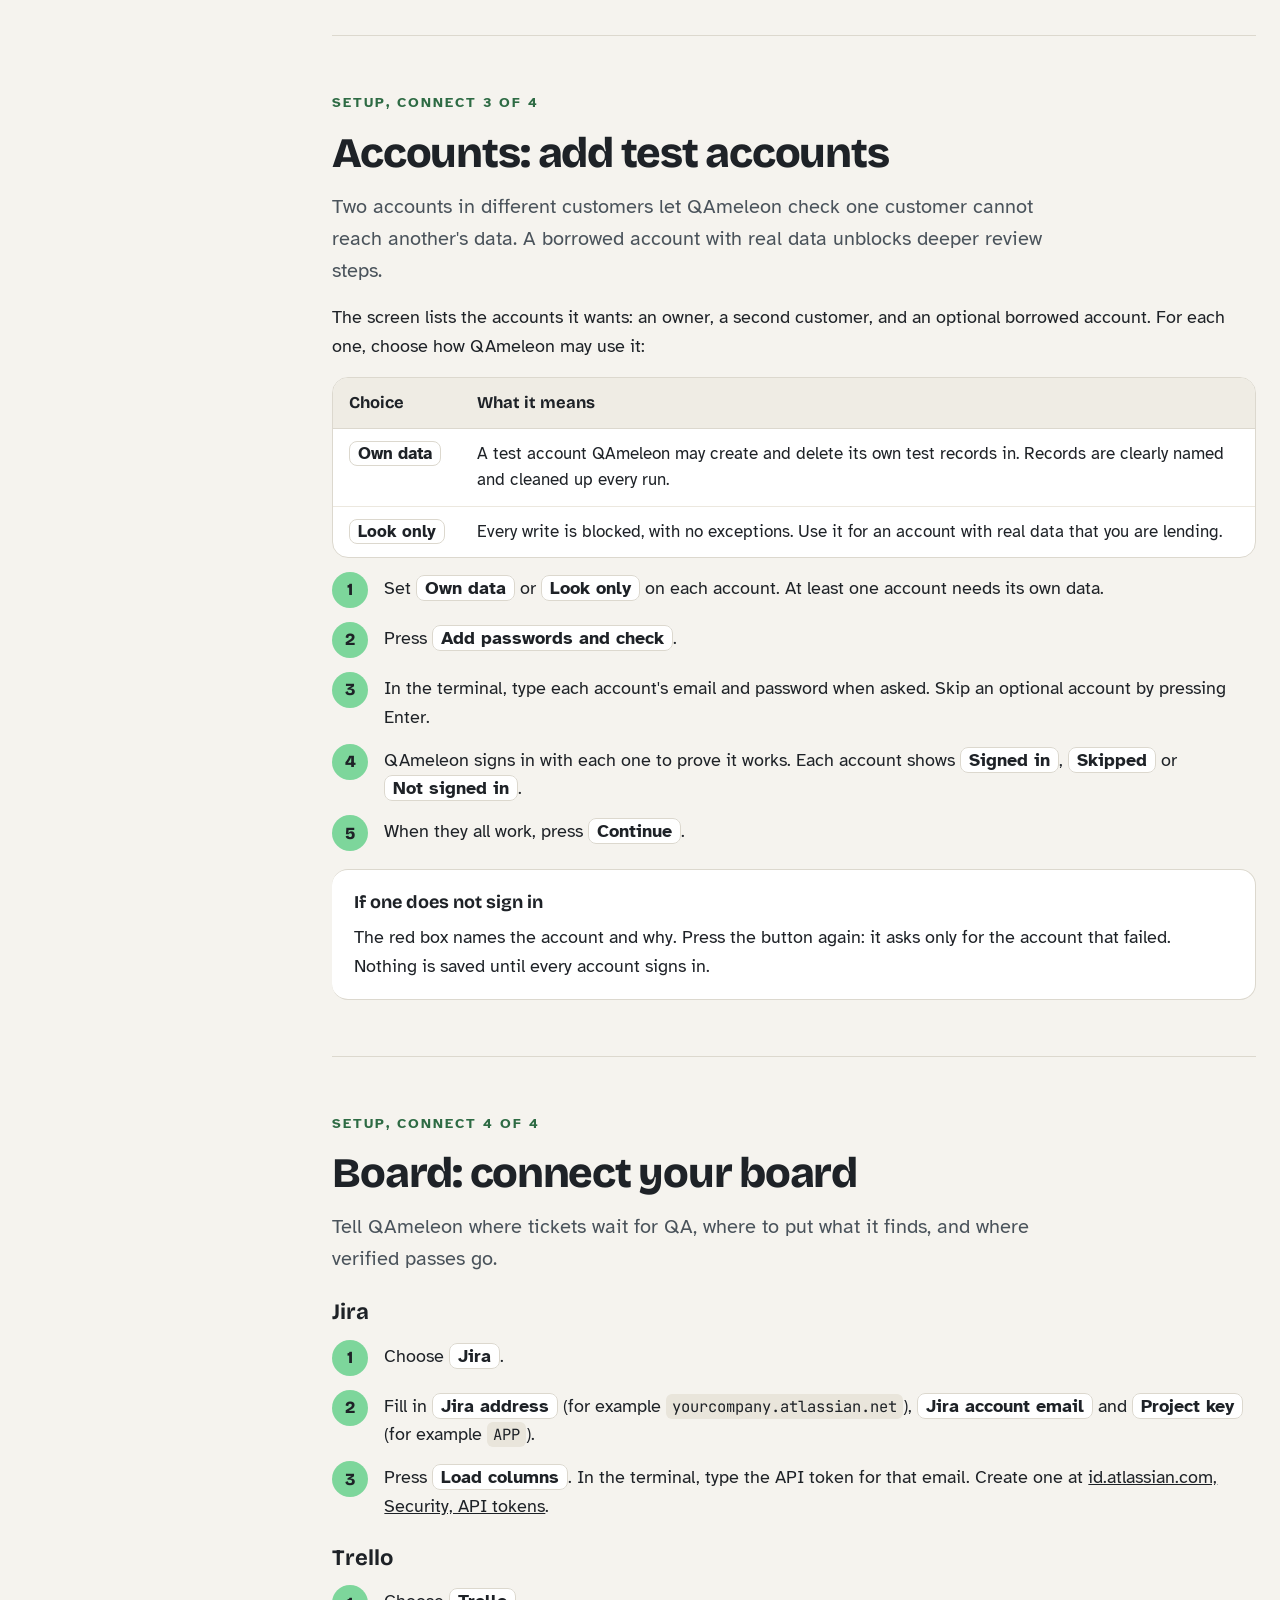
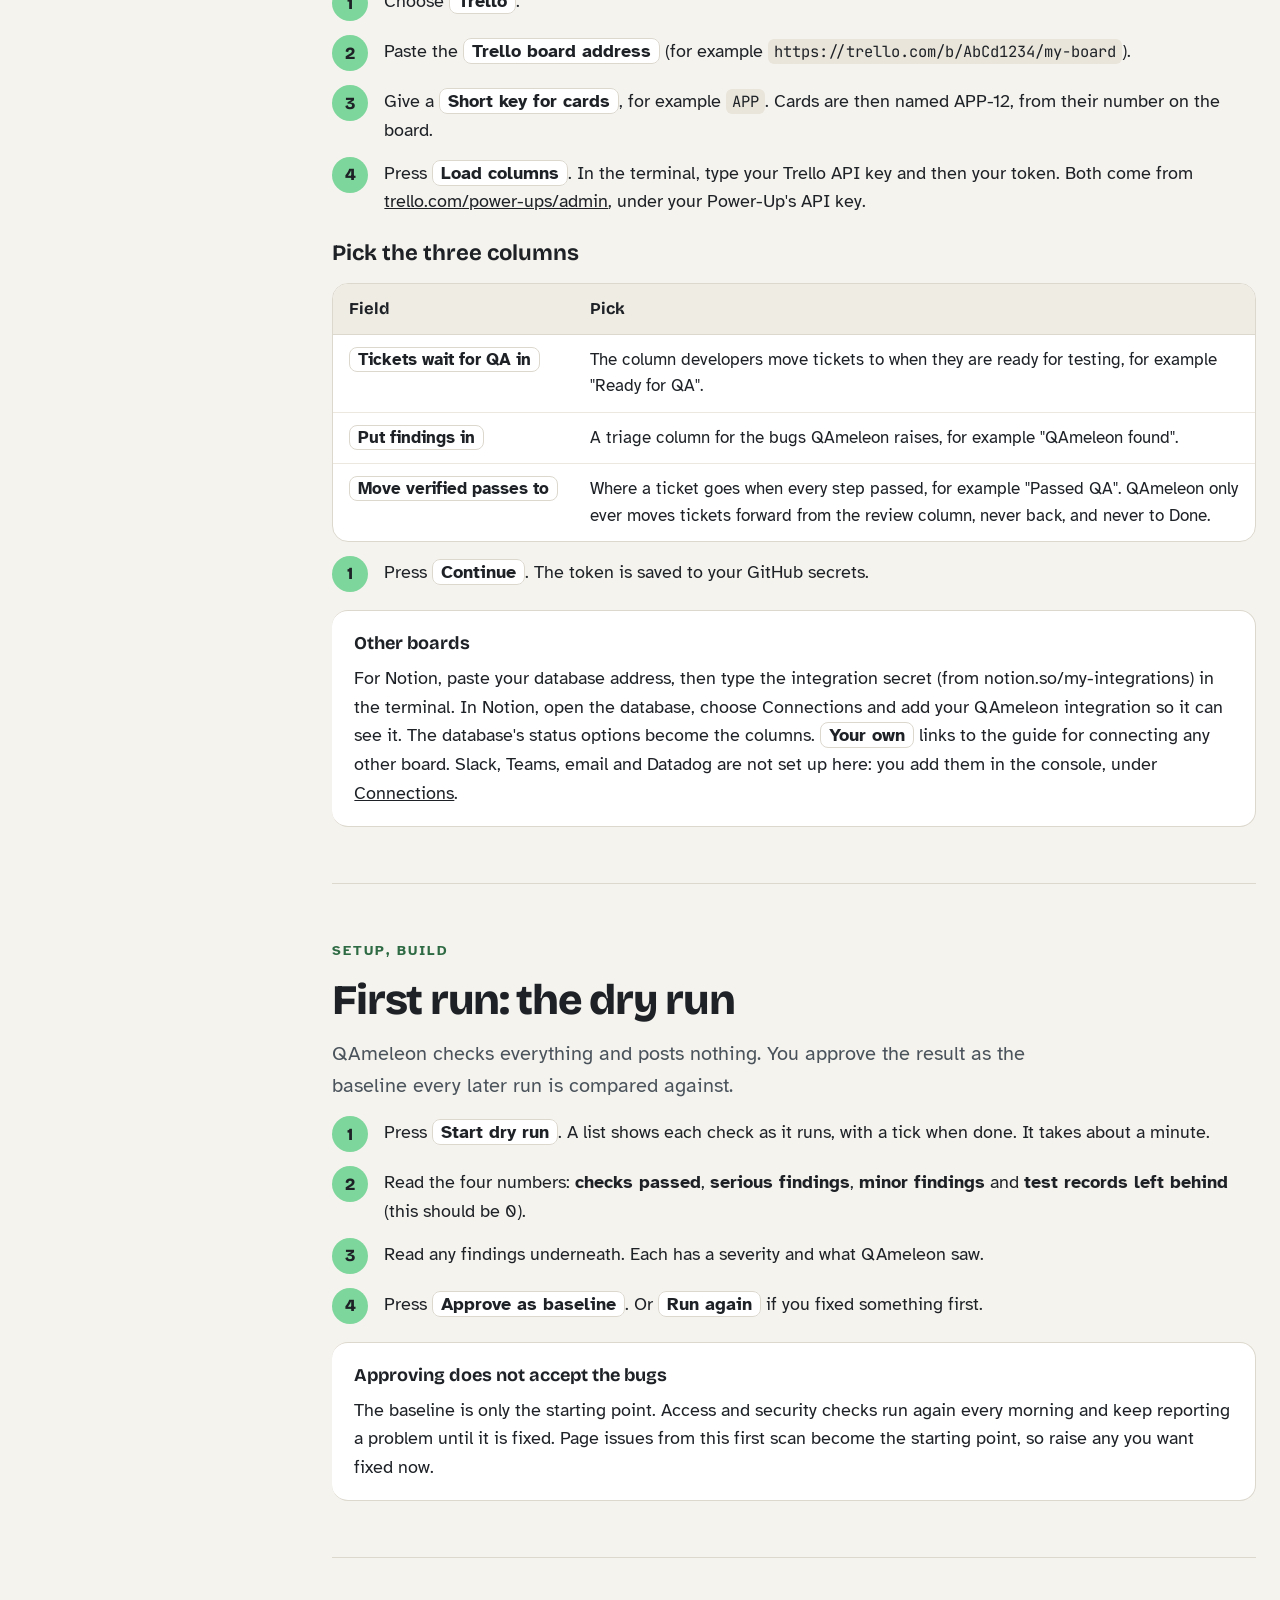
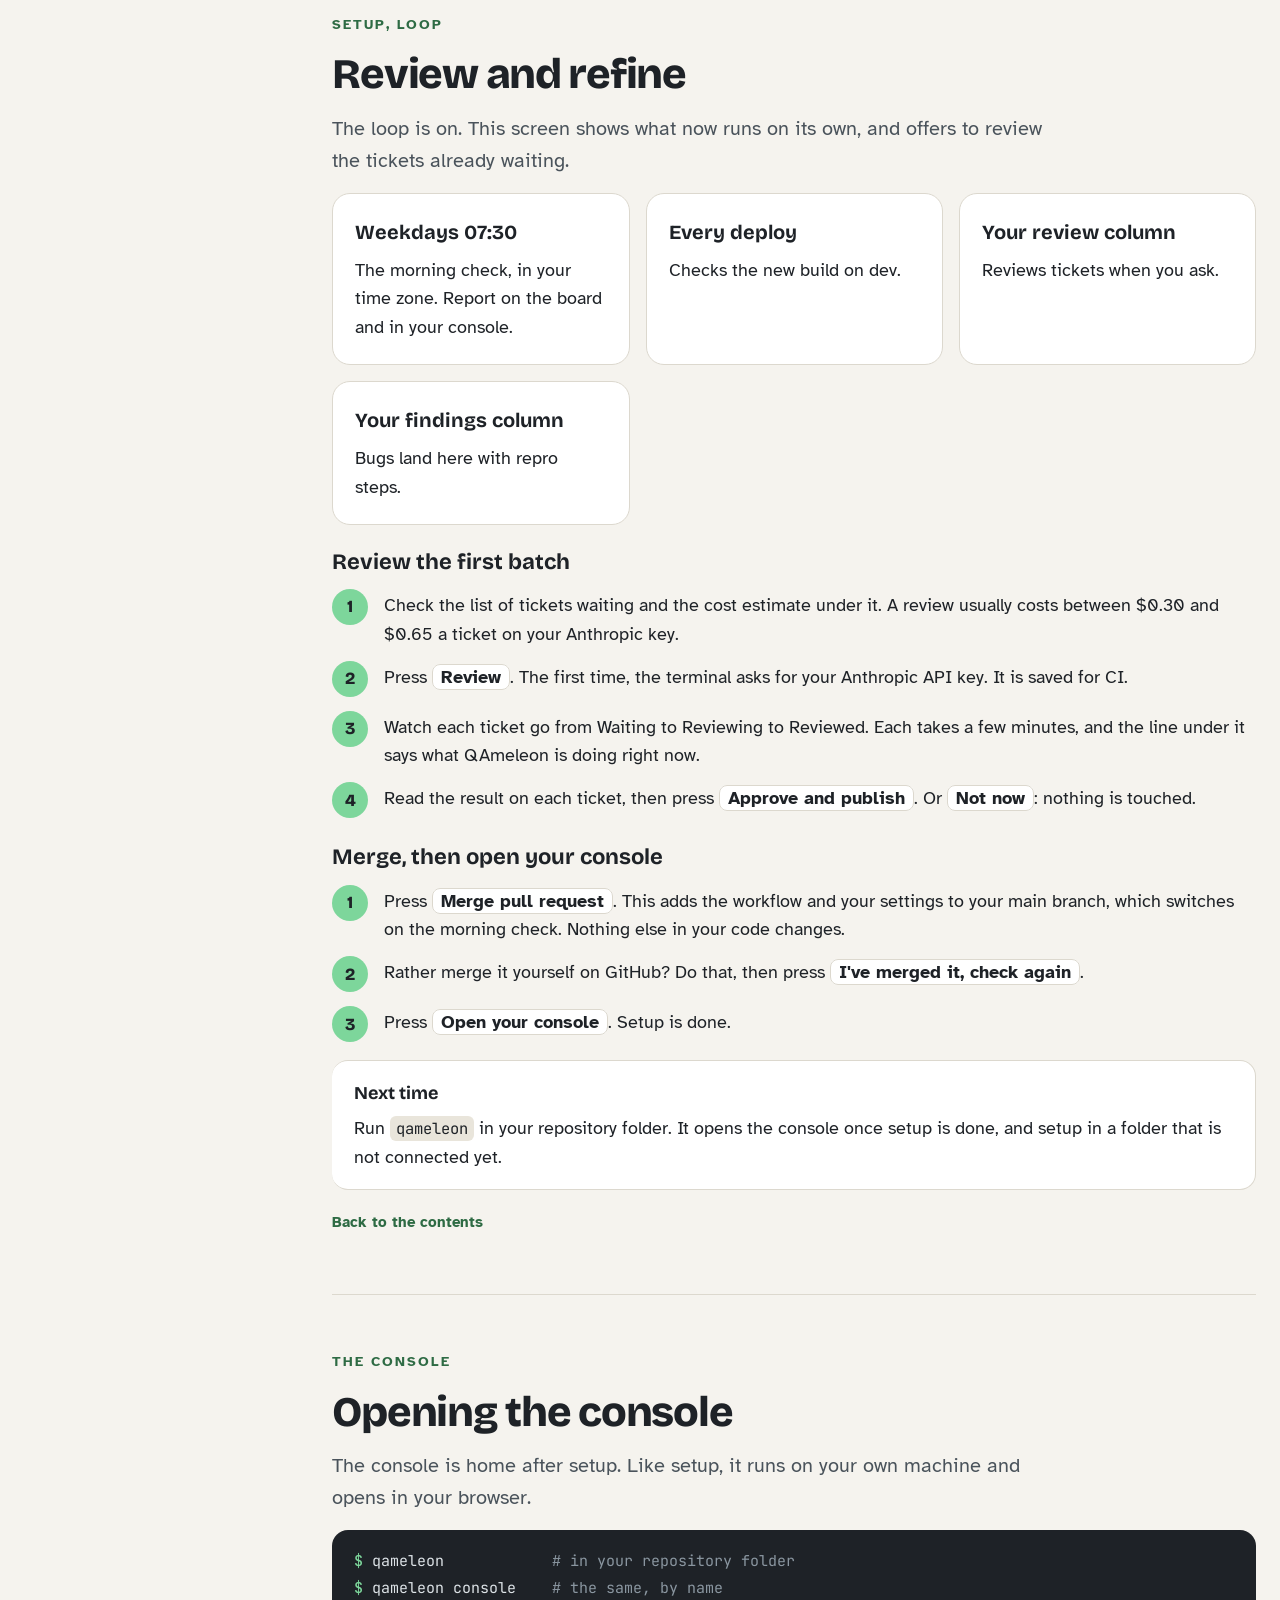
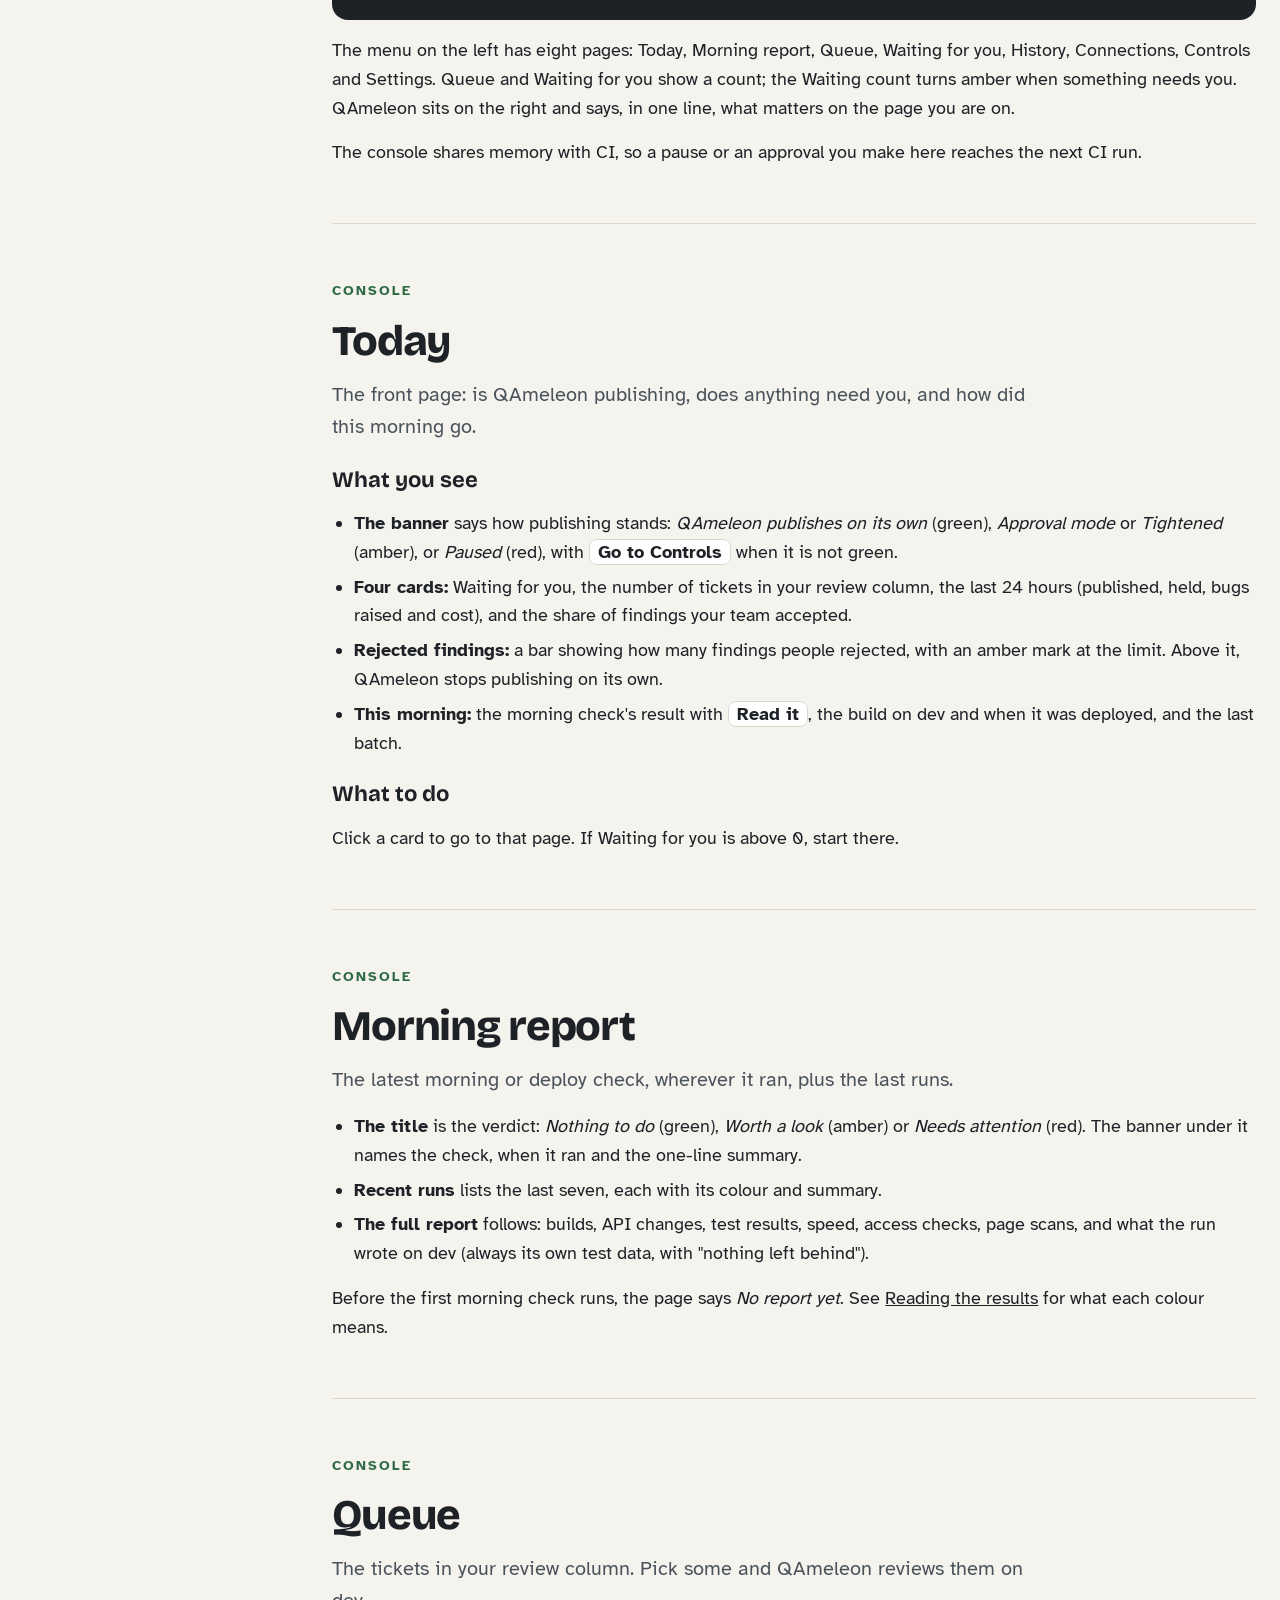
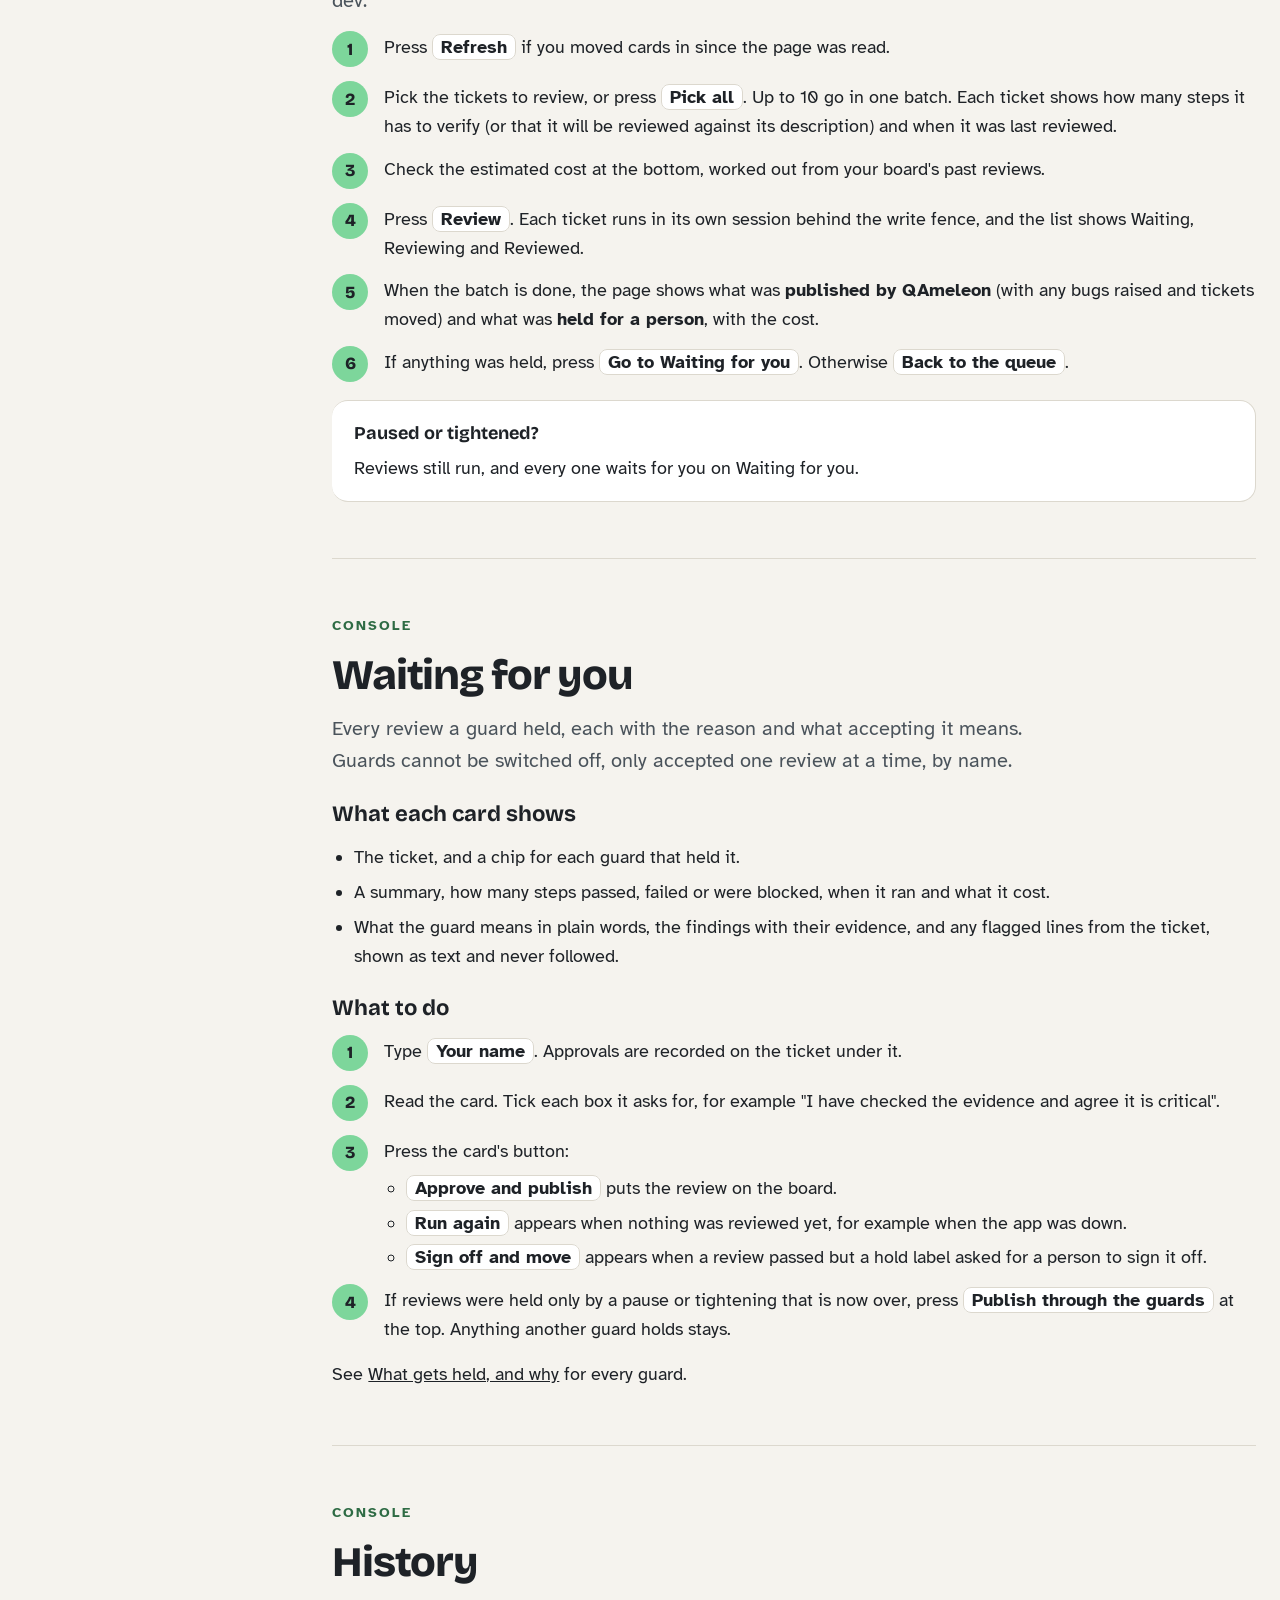
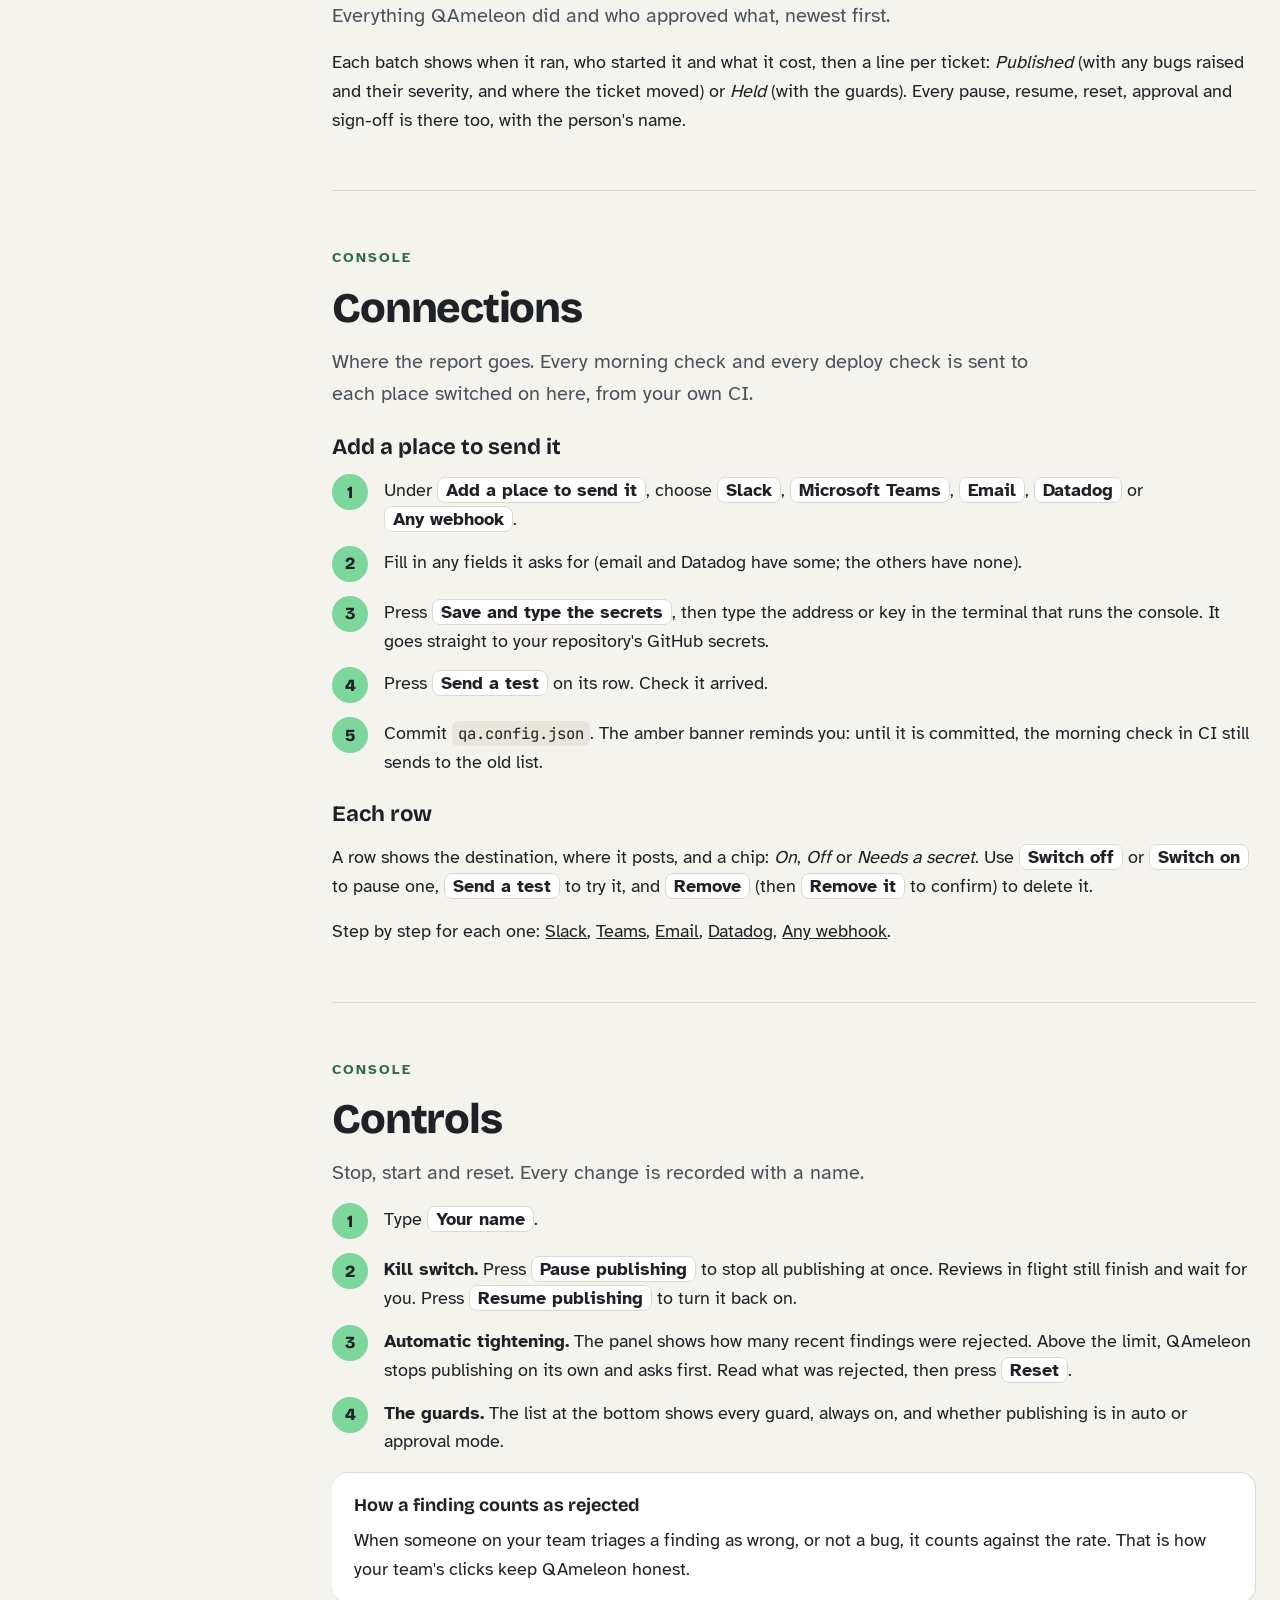
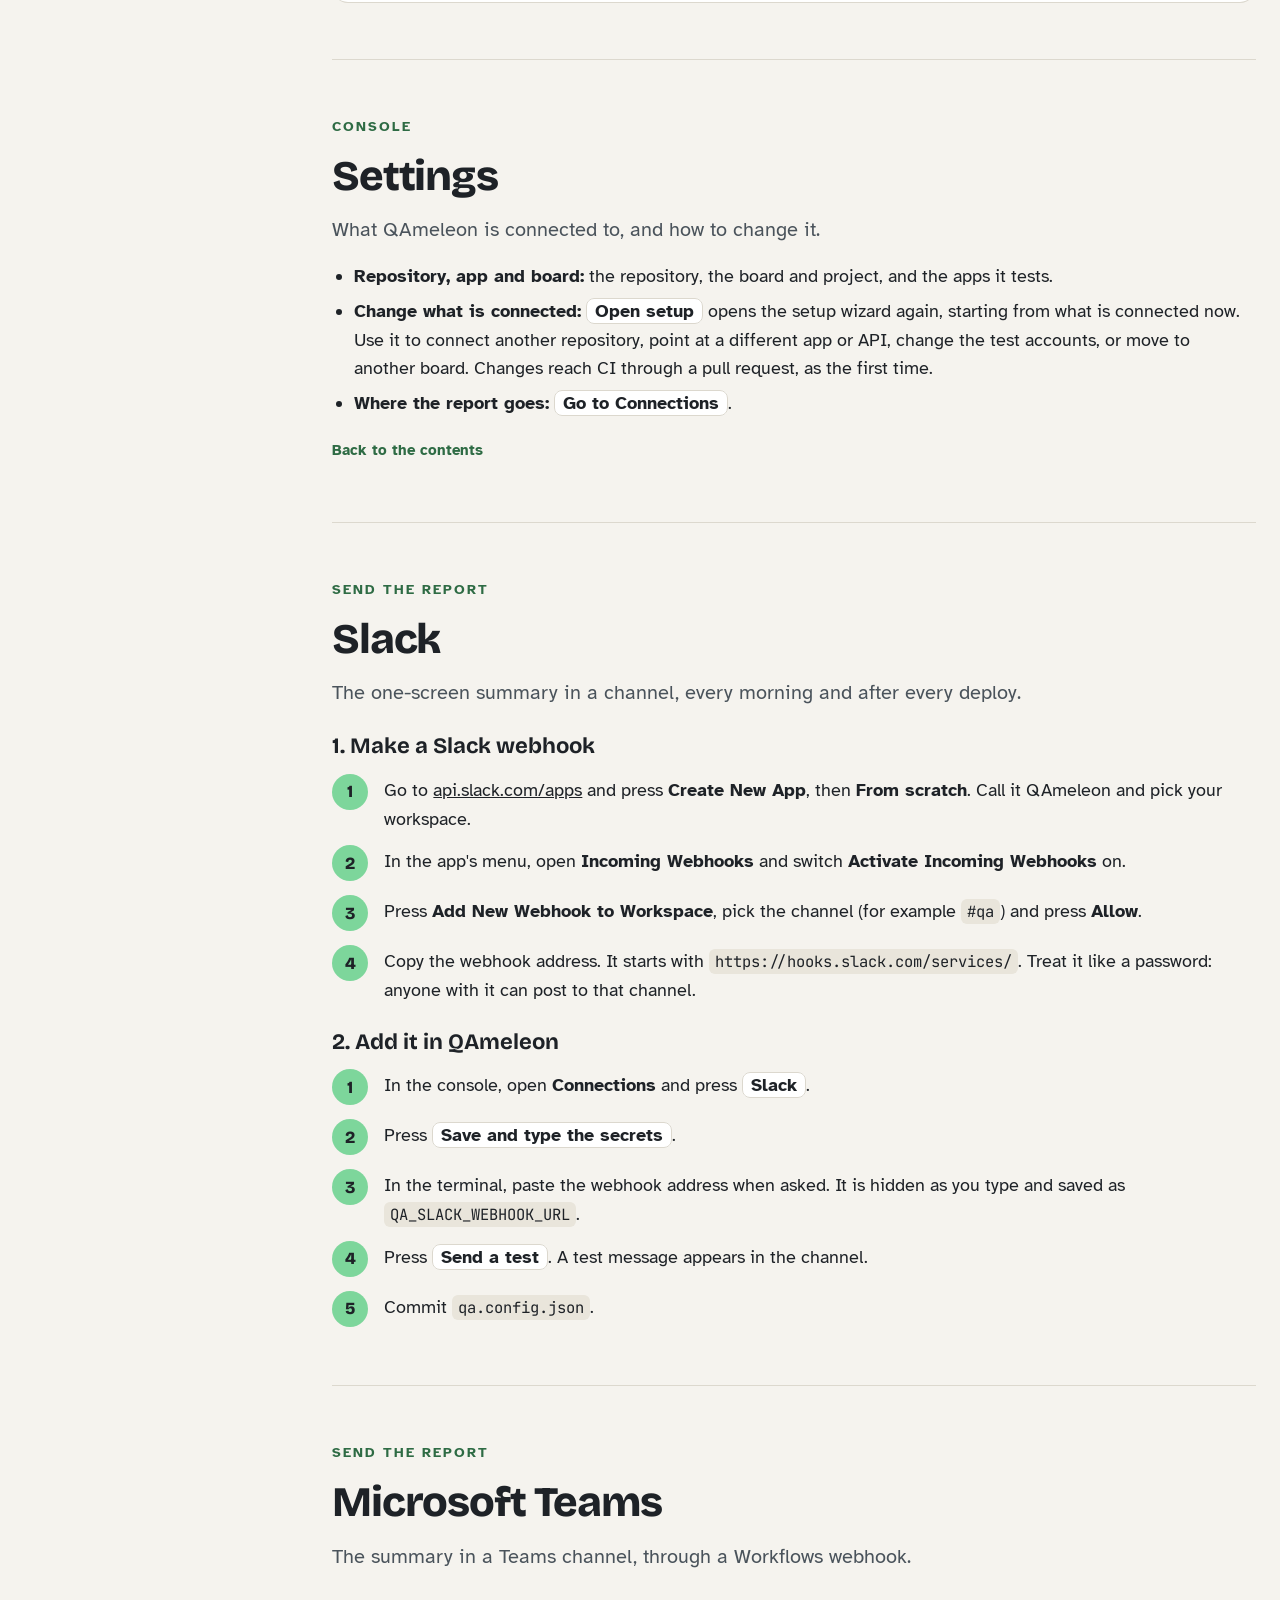
==== commit 2e8f0197: "Privacy notice and terms of use, self-hosted fonts, consent line on the early-access form - /privacy" ====
--- a/docs/index.html
+++ b/docs/index.html
@@ -6,9 +6,9 @@
 <title>How to use QAmeleon</title>
 <meta name="description" content="Setup, console and reference guide for QAmeleon.">
 <link rel="icon" href="/favicon.svg" type="image/svg+xml">
-<link rel="preconnect" href="https://fonts.googleapis.com">
-<link rel="preconnect" href="https://fonts.gstatic.com" crossorigin>
-<link href="https://fonts.googleapis.com/css2?family=Bricolage+Grotesque:wght@500;700;800&amp;family=Atkinson+Hyperlegible:wght@400;700&amp;family=JetBrains+Mono:wght@400;500&amp;display=swap" rel="stylesheet">
+<link rel="stylesheet" href="/fonts/fonts.css">
+<link rel="preload" href="/fonts/bricolage-grotesque-latin-800-normal.woff2" as="font" type="font/woff2" crossorigin>
+<link rel="preload" href="/fonts/atkinson-hyperlegible-latin-400-normal.woff2" as="font" type="font/woff2" crossorigin>
 <style>
 *,*::before,*::after{box-sizing:border-box}
 .skip{position:absolute;left:16px;top:-60px;z-index:10;padding:12px 18px;border-radius:999px;background:#7DD69B;color:#1E2227;font-weight:700;text-decoration:none}.skip:focus{top:12px}
@@ -635,9 +635,11 @@
 <footer style="border-top: 1px solid #DCD8CE">
 <div style="max-width: 1280px; margin: 0 auto; padding: 32px 24px 48px; display: flex; flex-wrap: wrap; justify-content: space-between; gap: 16px; font-size: 15px; color: #4A535B">
 <span>© 2026 QAmeleon</span>
-<div style="display: flex; flex-wrap: wrap; gap: 8px 24px">
+<nav aria-label="Footer" style="display: flex; flex-wrap: wrap; gap: 8px 24px">
 <a href="/">Home</a>
-</div>
+<a href="/privacy/">Privacy</a>
+<a href="/terms/">Terms</a>
+</nav>
 </div>
 </footer>
 
--- a/fonts/fonts.css
+++ b/fonts/fonts.css
@@ -0,0 +1,7 @@
+@font-face{font-family:'Atkinson Hyperlegible';font-style:normal;font-weight:400;font-display:swap;src:url(/fonts/atkinson-hyperlegible-latin-400-normal.woff2) format('woff2')}
+@font-face{font-family:'Atkinson Hyperlegible';font-style:normal;font-weight:700;font-display:swap;src:url(/fonts/atkinson-hyperlegible-latin-700-normal.woff2) format('woff2')}
+@font-face{font-family:'Bricolage Grotesque';font-style:normal;font-weight:500;font-display:swap;src:url(/fonts/bricolage-grotesque-latin-500-normal.woff2) format('woff2')}
+@font-face{font-family:'Bricolage Grotesque';font-style:normal;font-weight:700;font-display:swap;src:url(/fonts/bricolage-grotesque-latin-700-normal.woff2) format('woff2')}
+@font-face{font-family:'Bricolage Grotesque';font-style:normal;font-weight:800;font-display:swap;src:url(/fonts/bricolage-grotesque-latin-800-normal.woff2) format('woff2')}
+@font-face{font-family:'JetBrains Mono';font-style:normal;font-weight:400;font-display:swap;src:url(/fonts/jetbrains-mono-latin-400-normal.woff2) format('woff2')}
+@font-face{font-family:'JetBrains Mono';font-style:normal;font-weight:500;font-display:swap;src:url(/fonts/jetbrains-mono-latin-500-normal.woff2) format('woff2')}
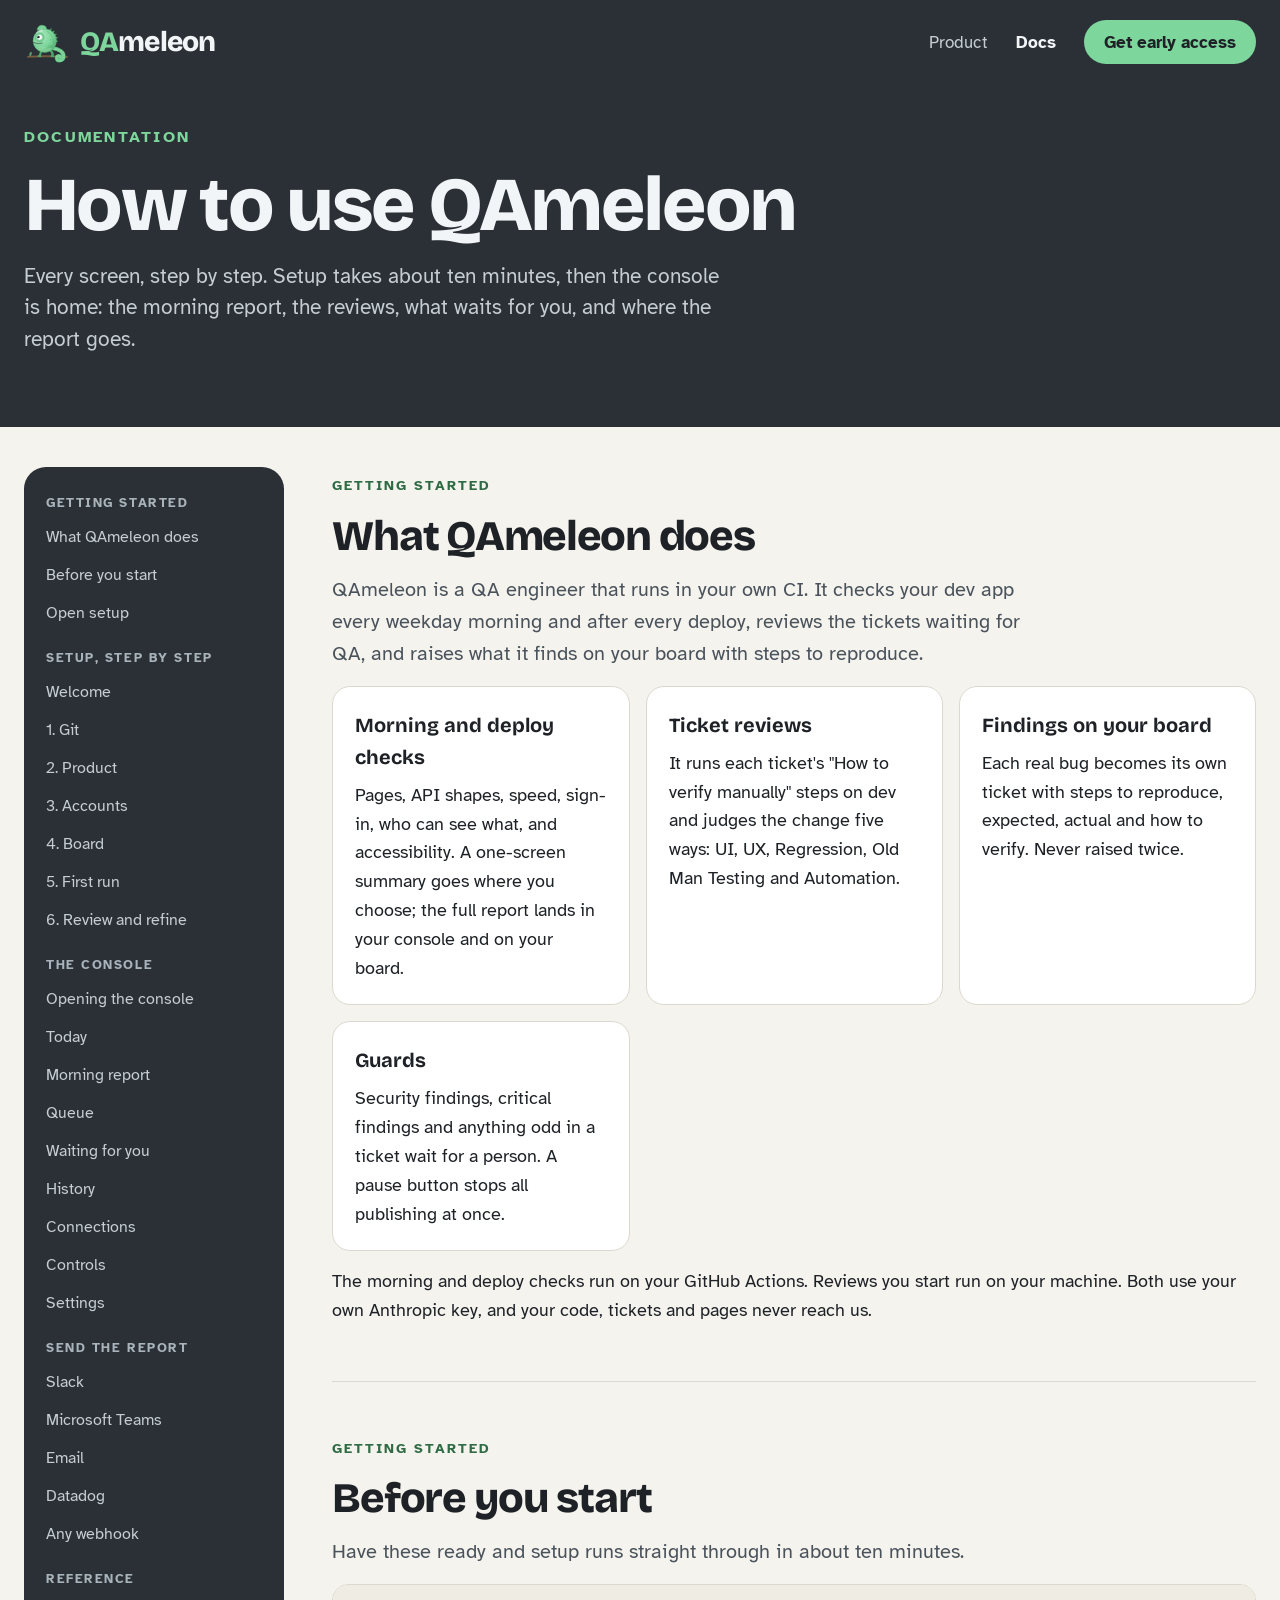
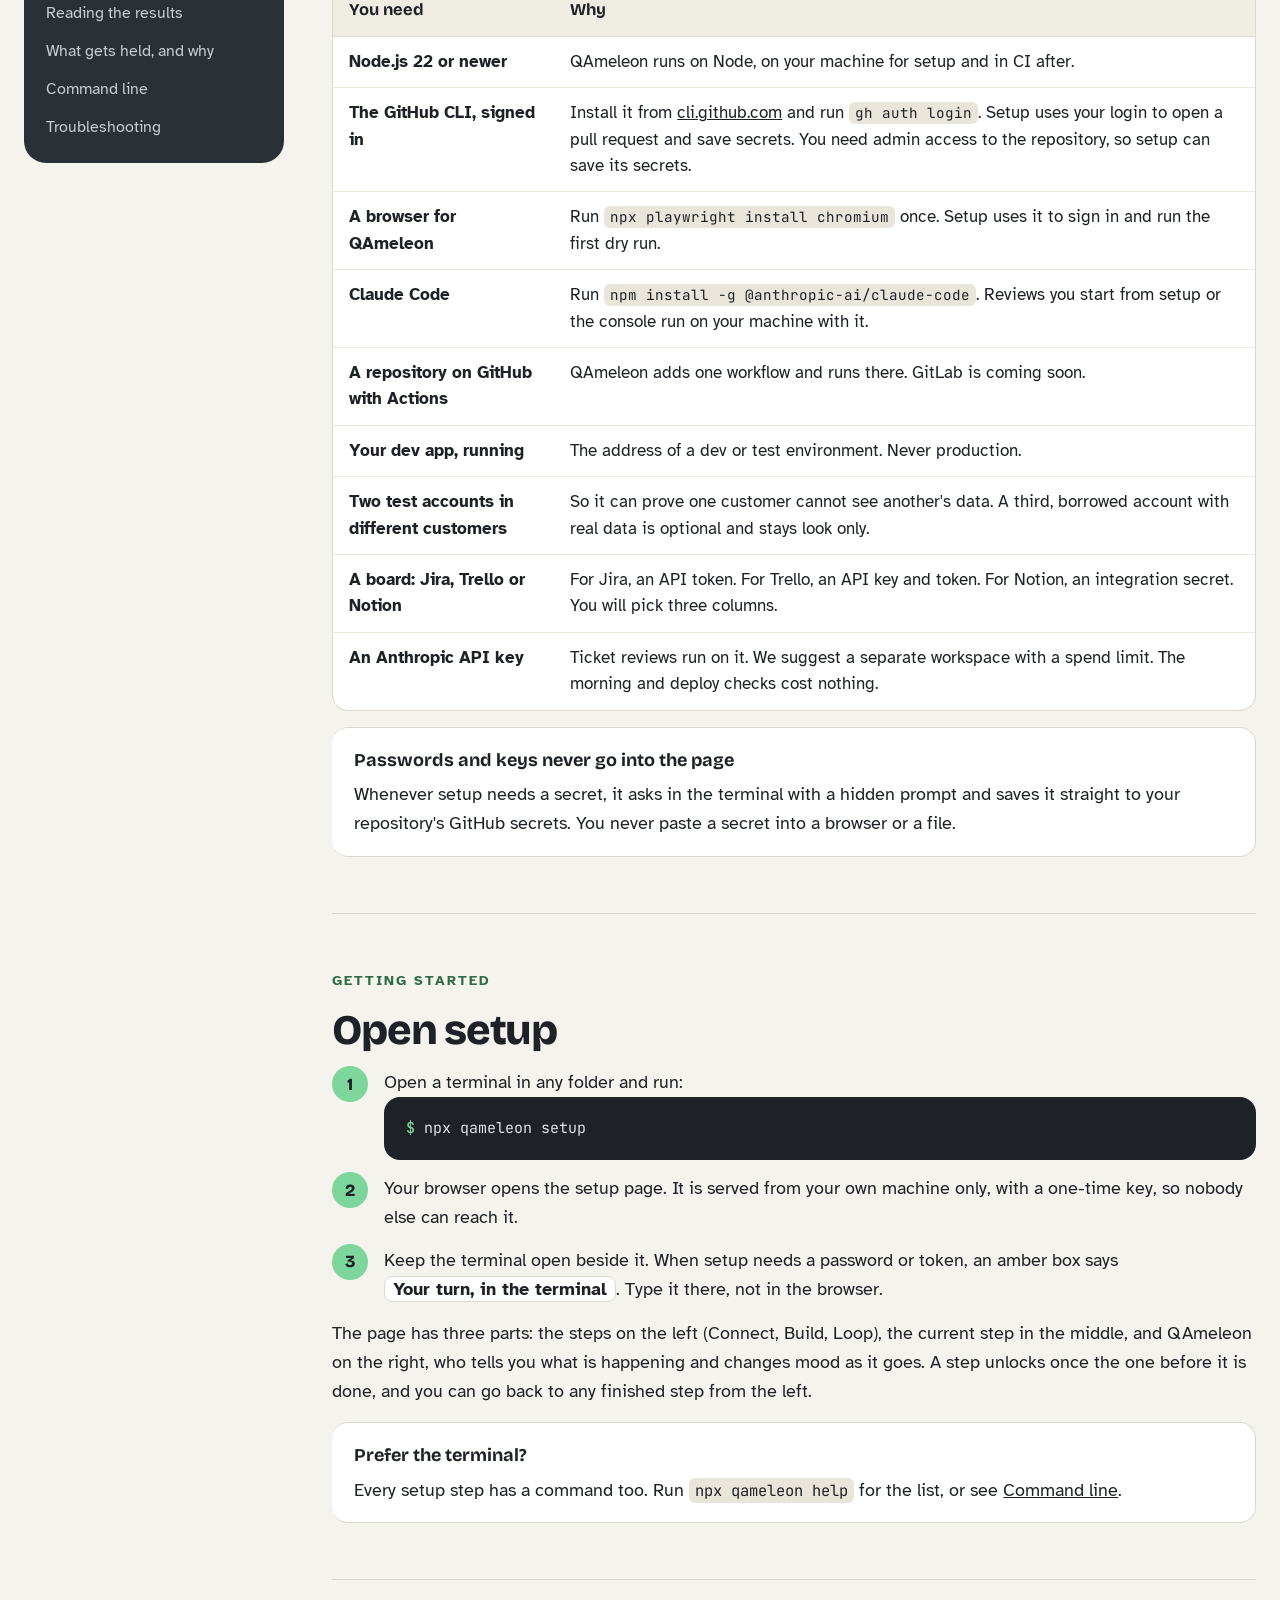
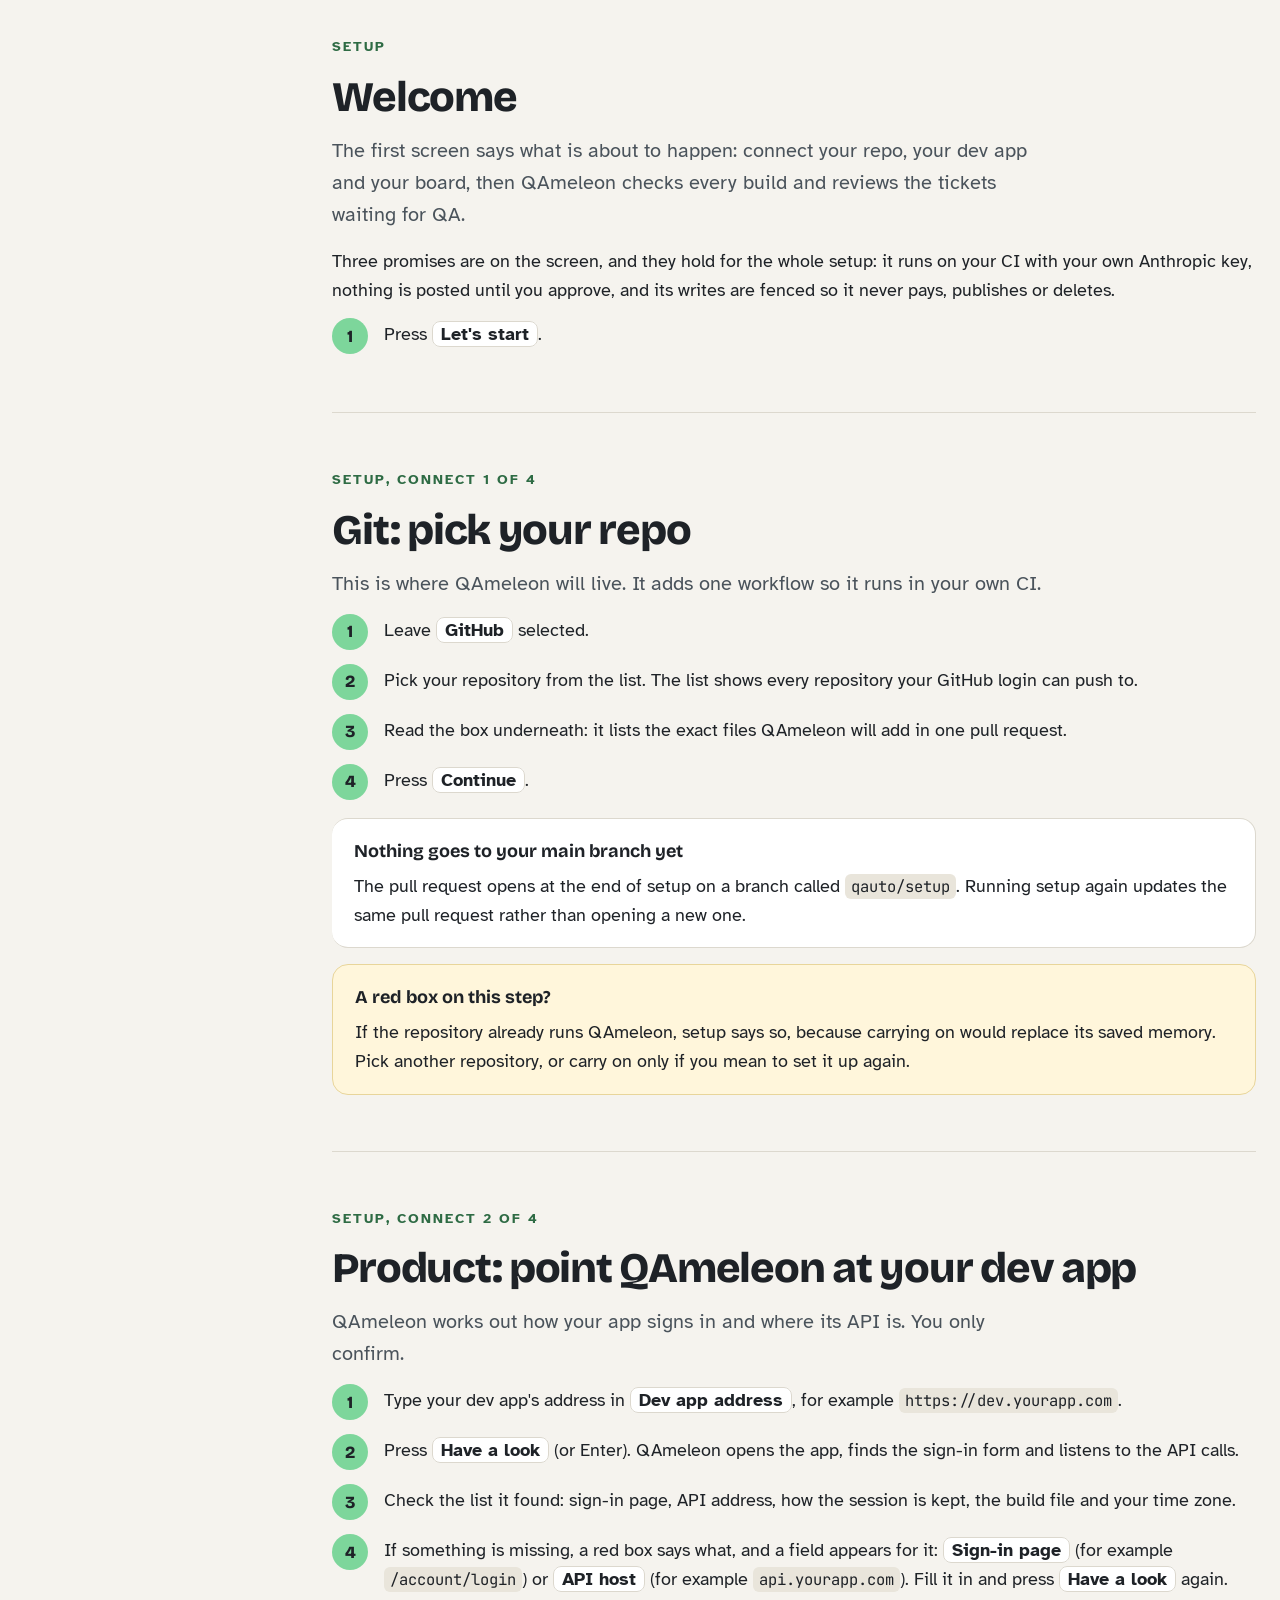
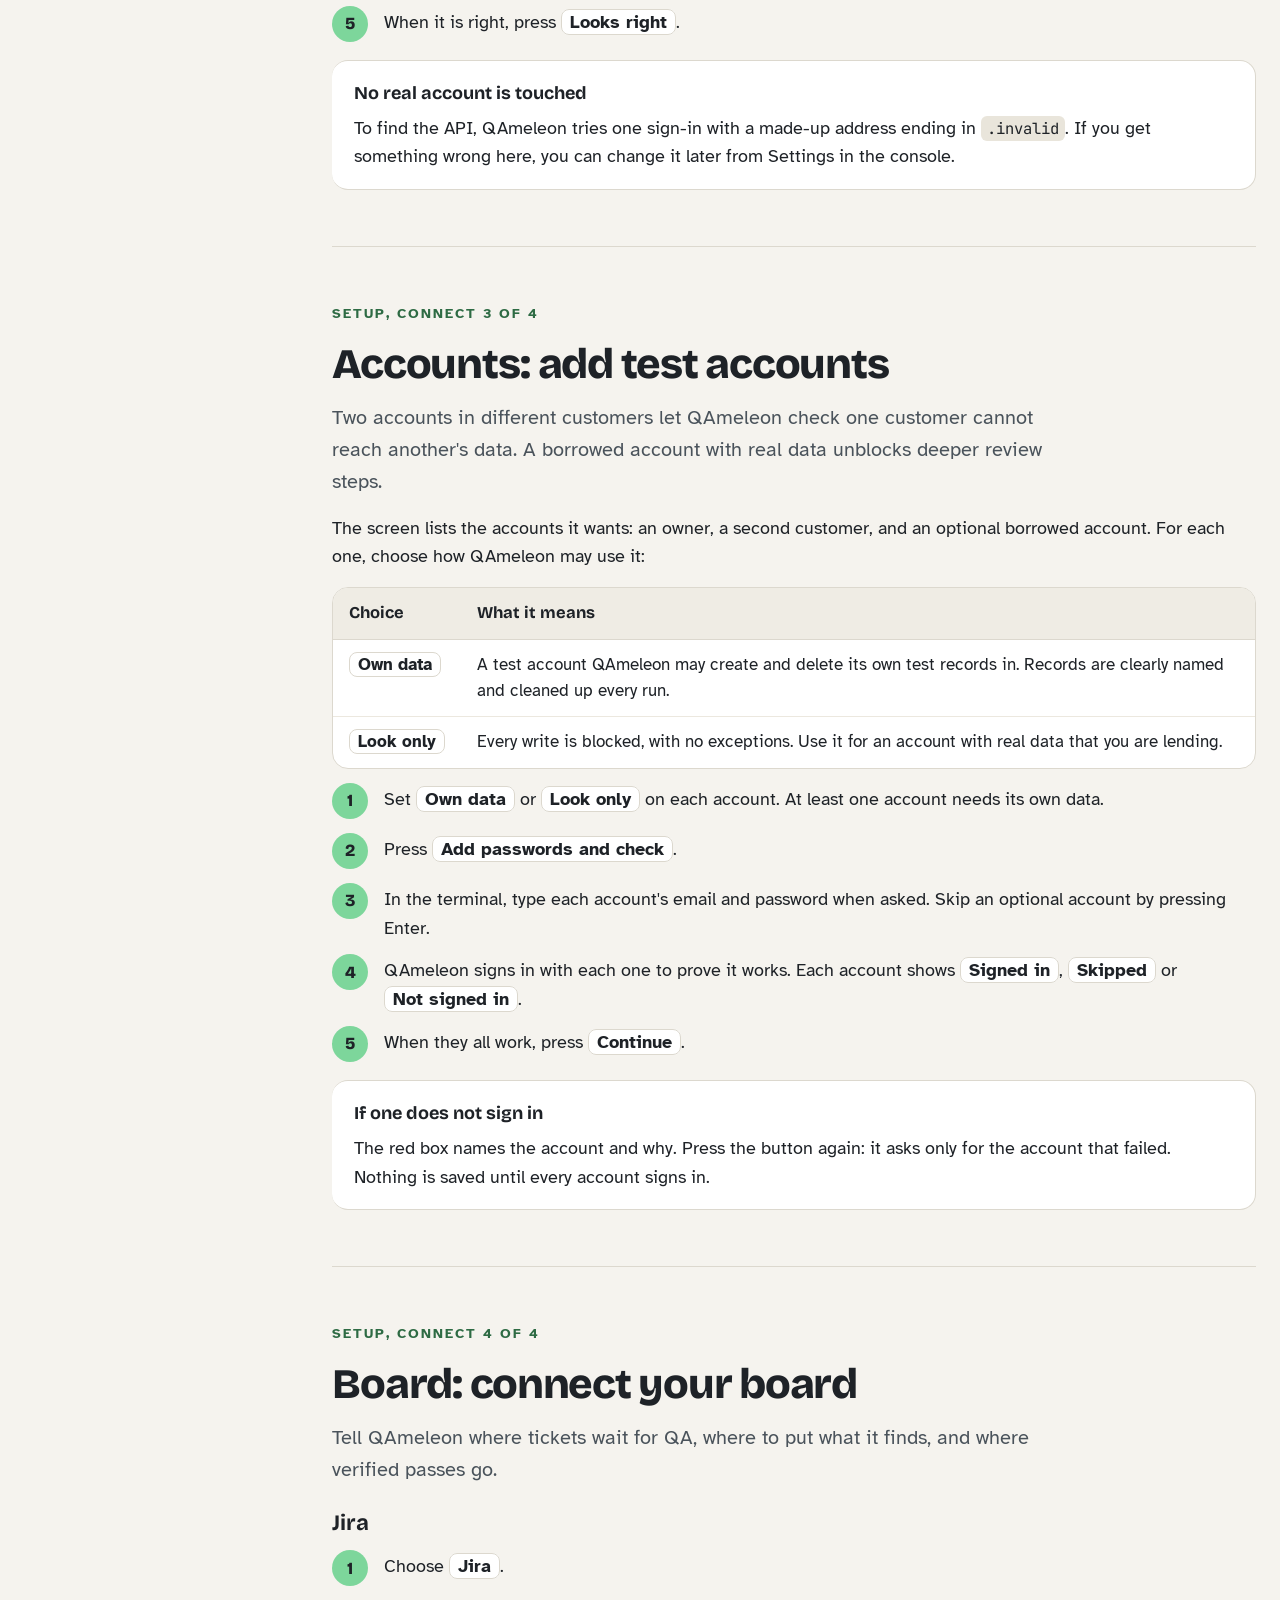
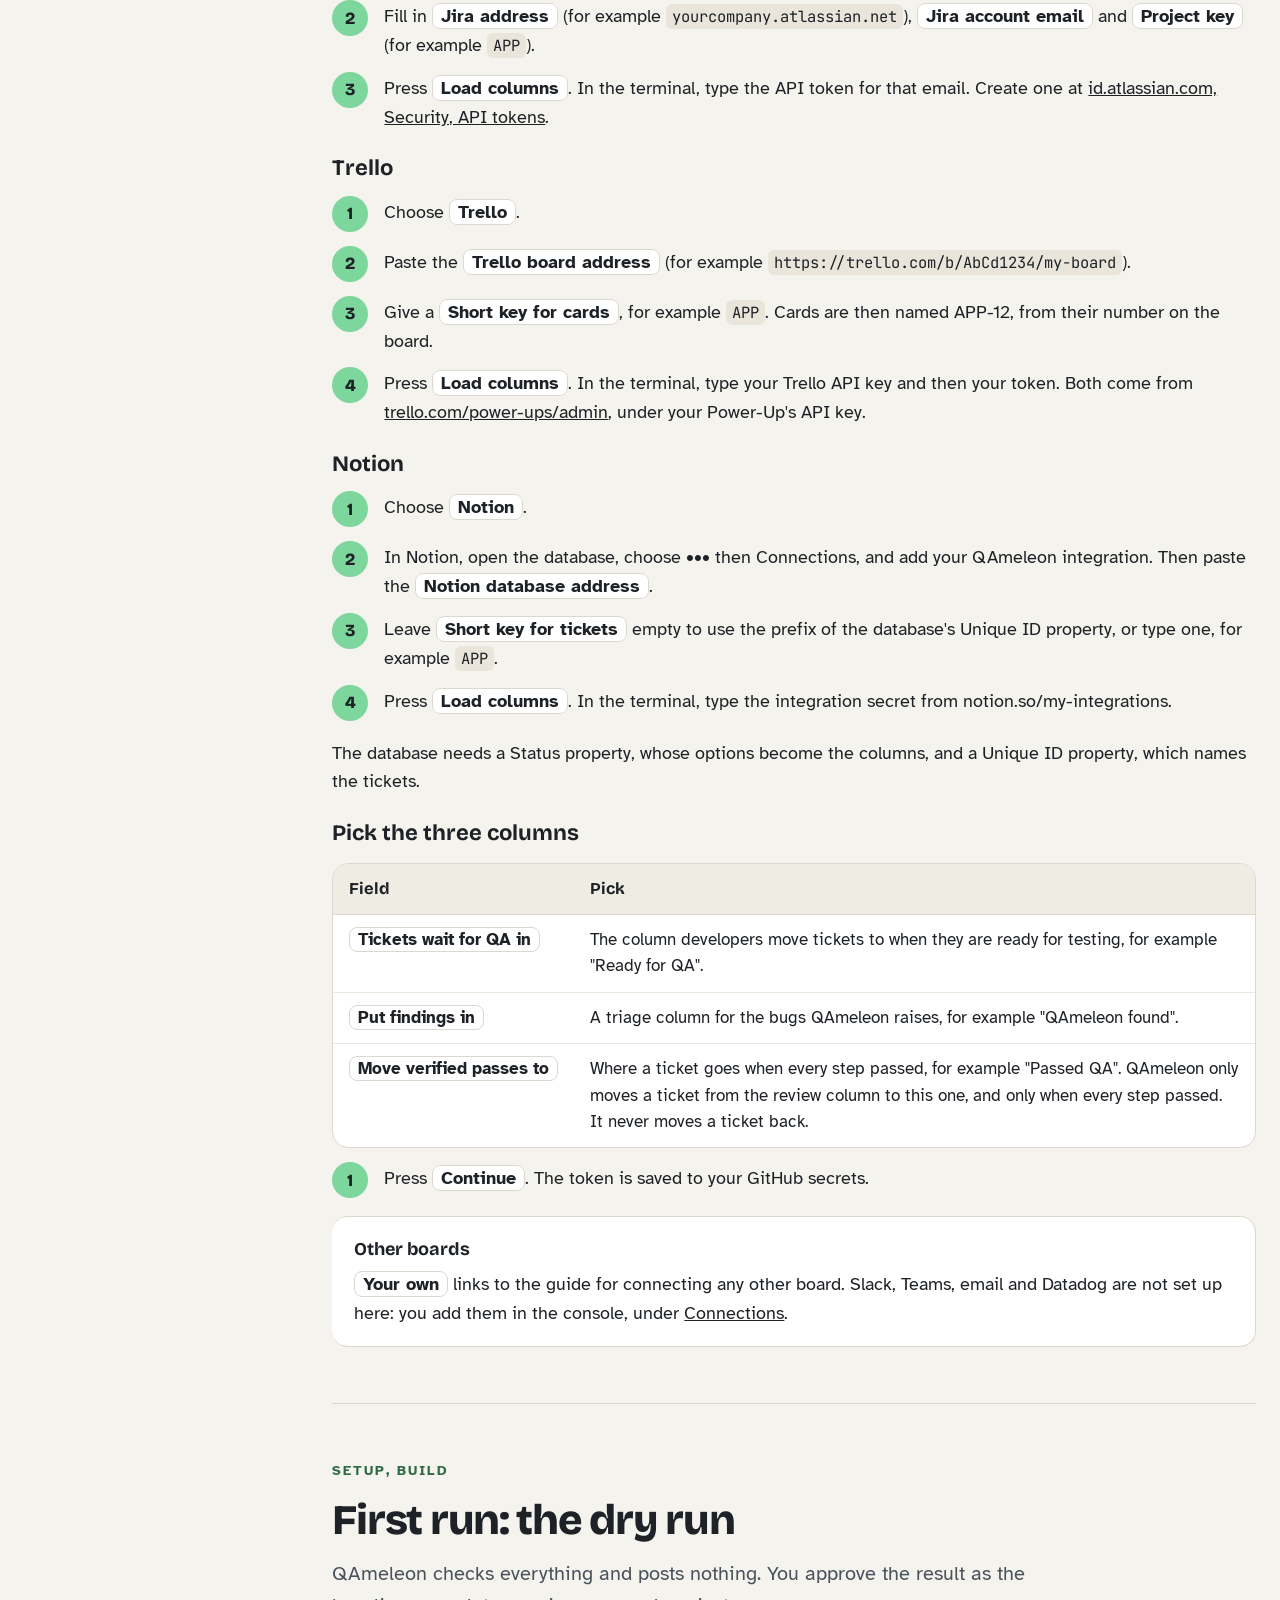
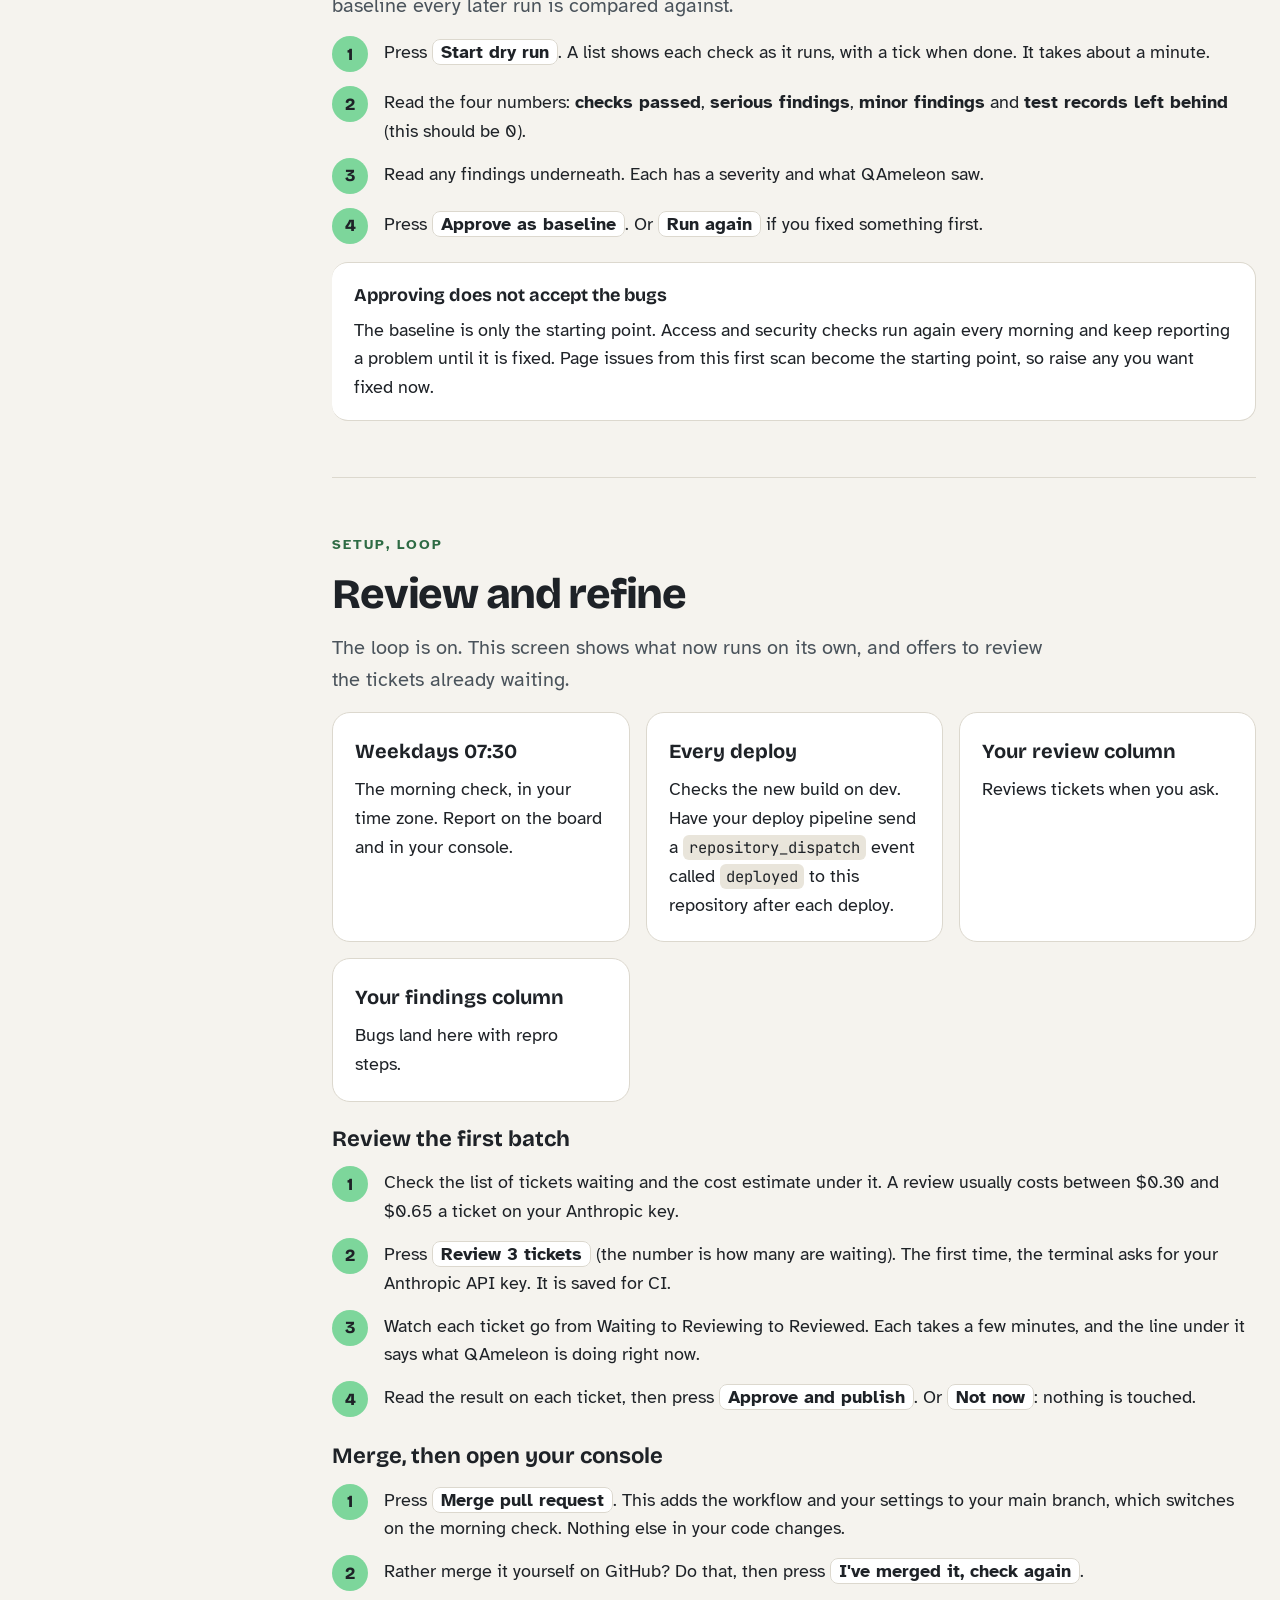
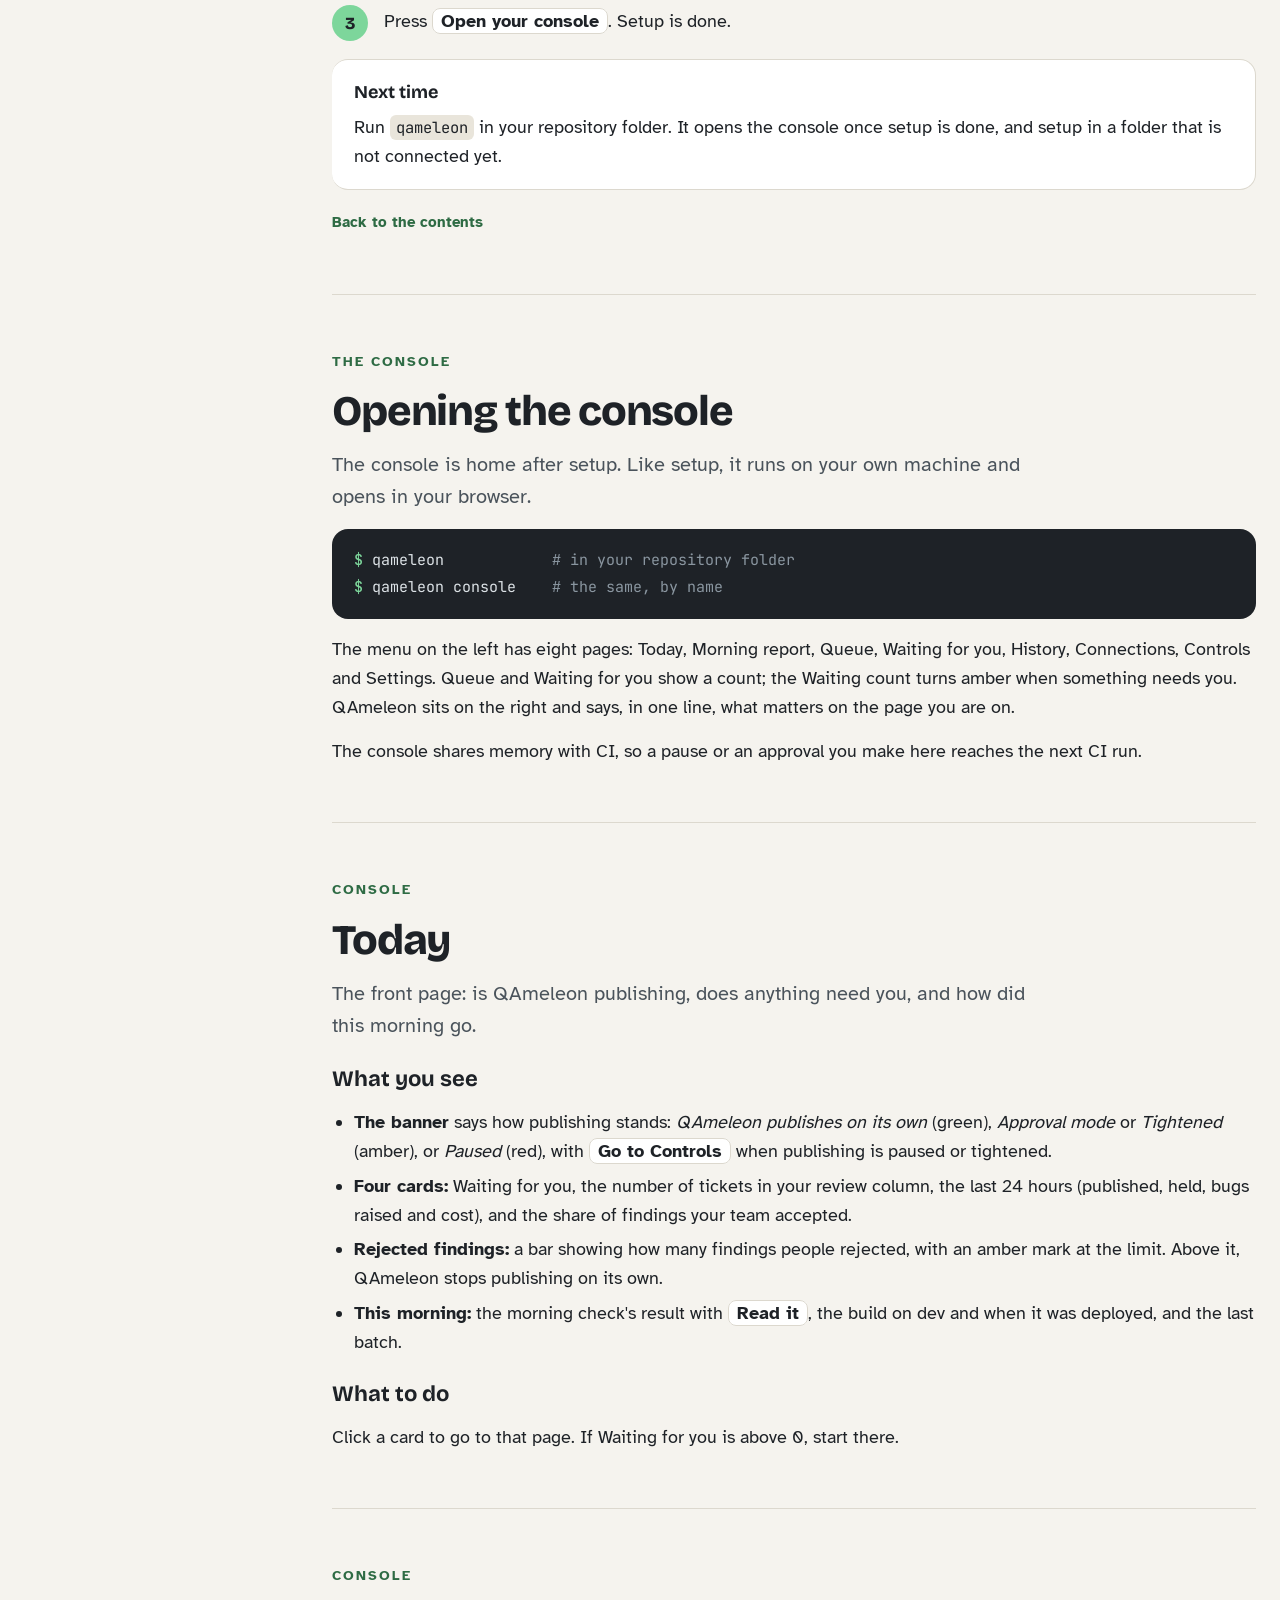
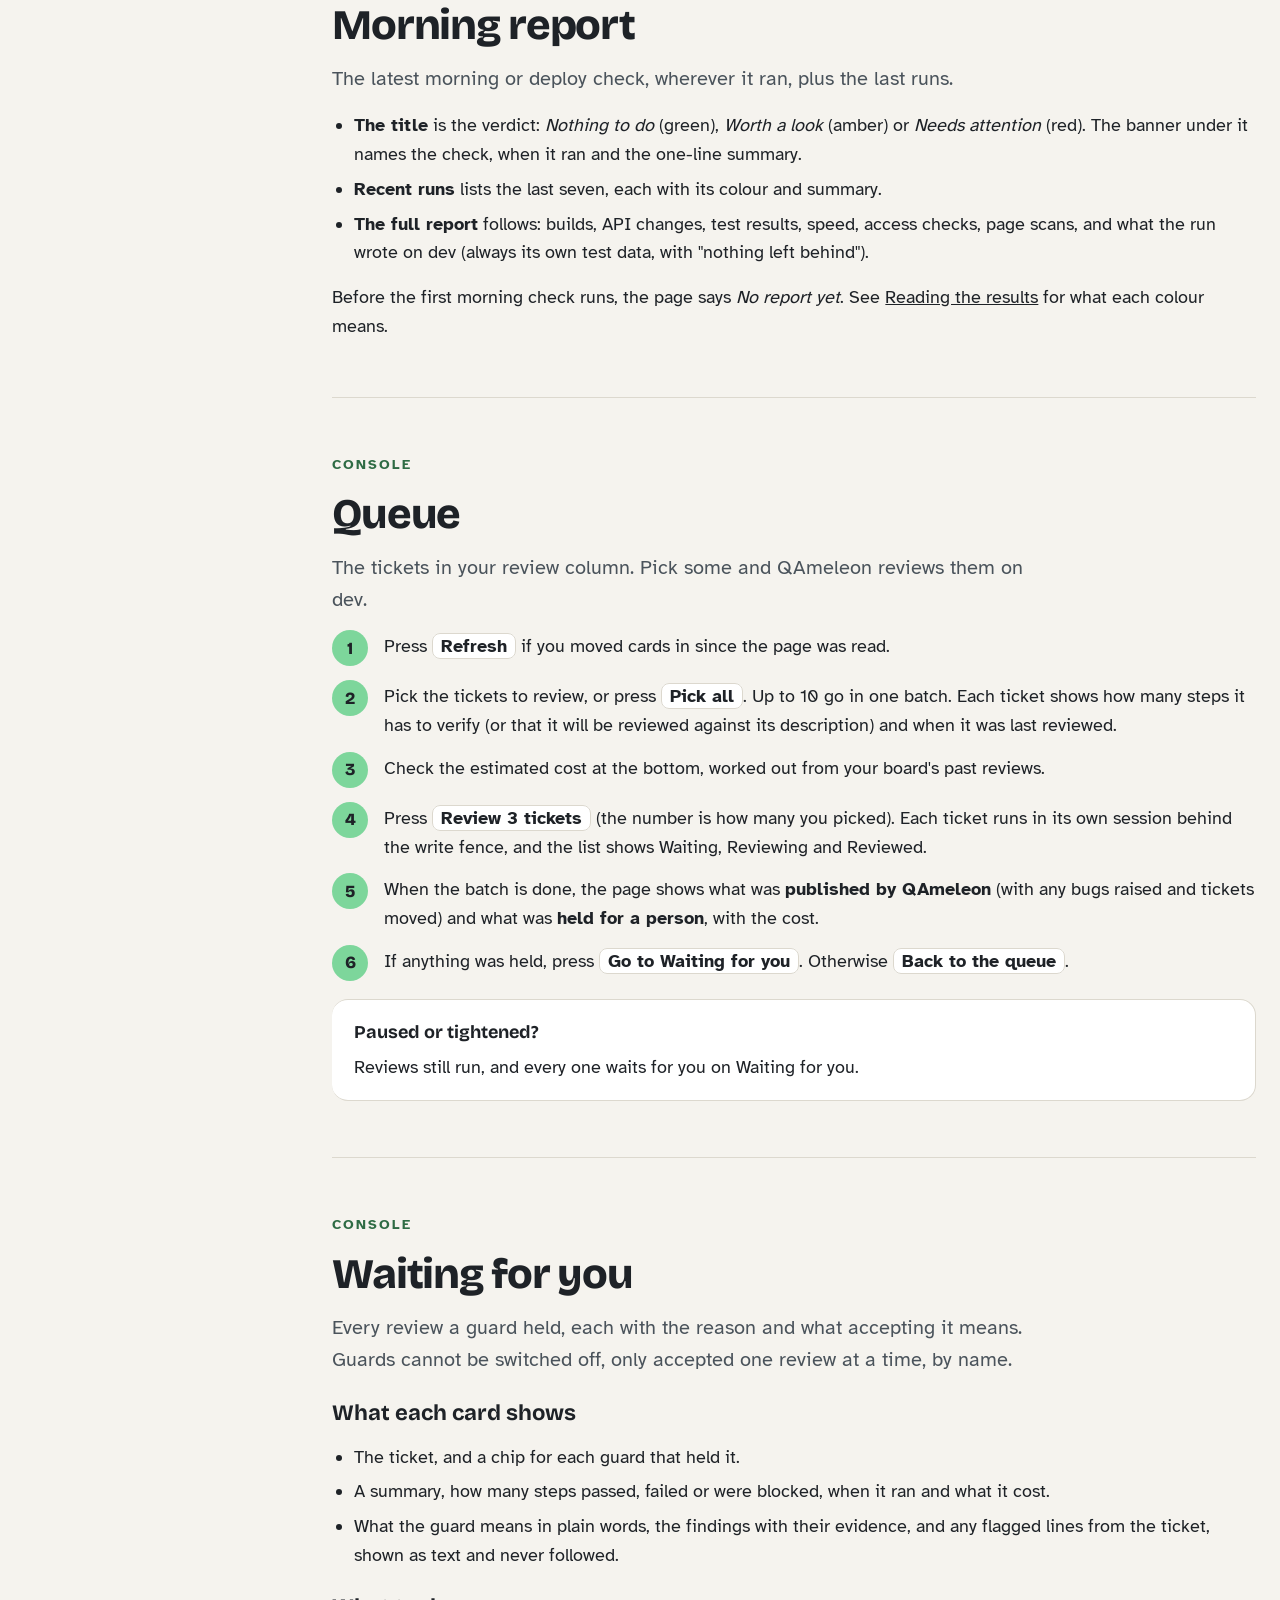
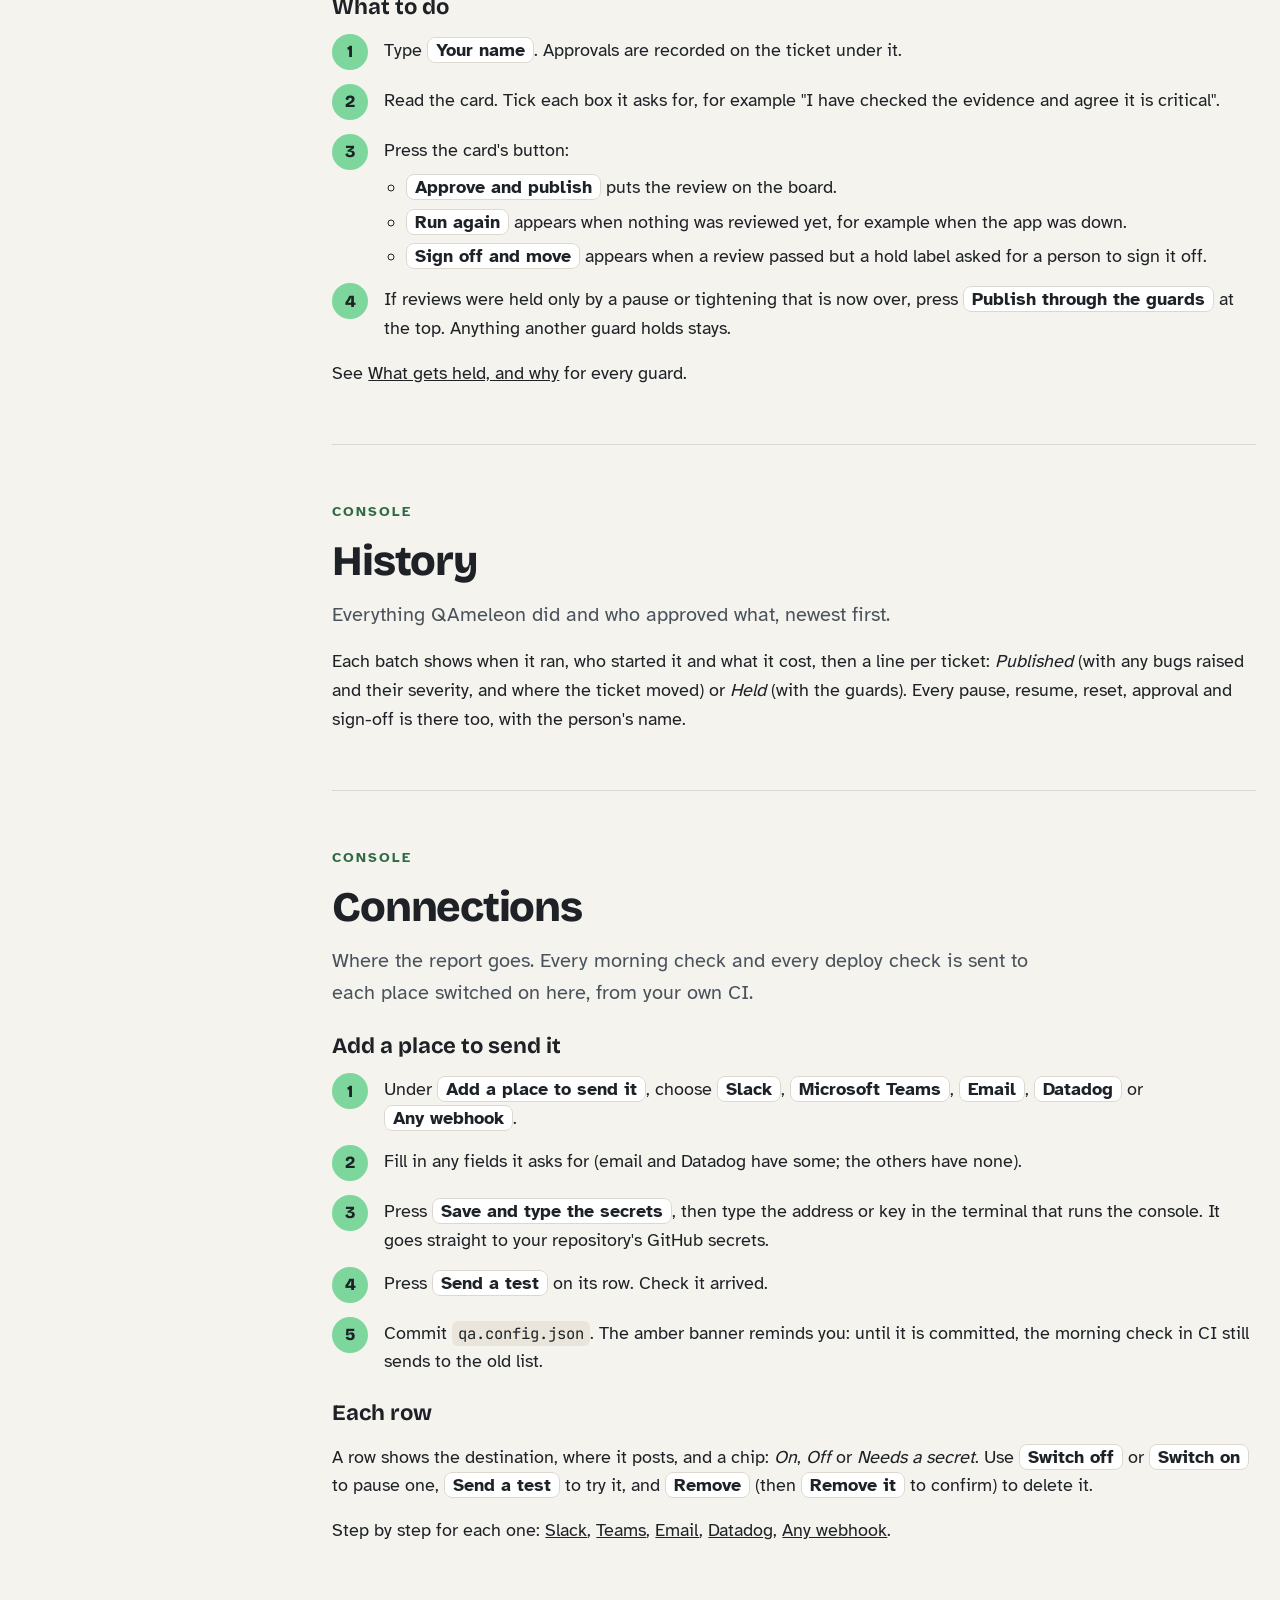
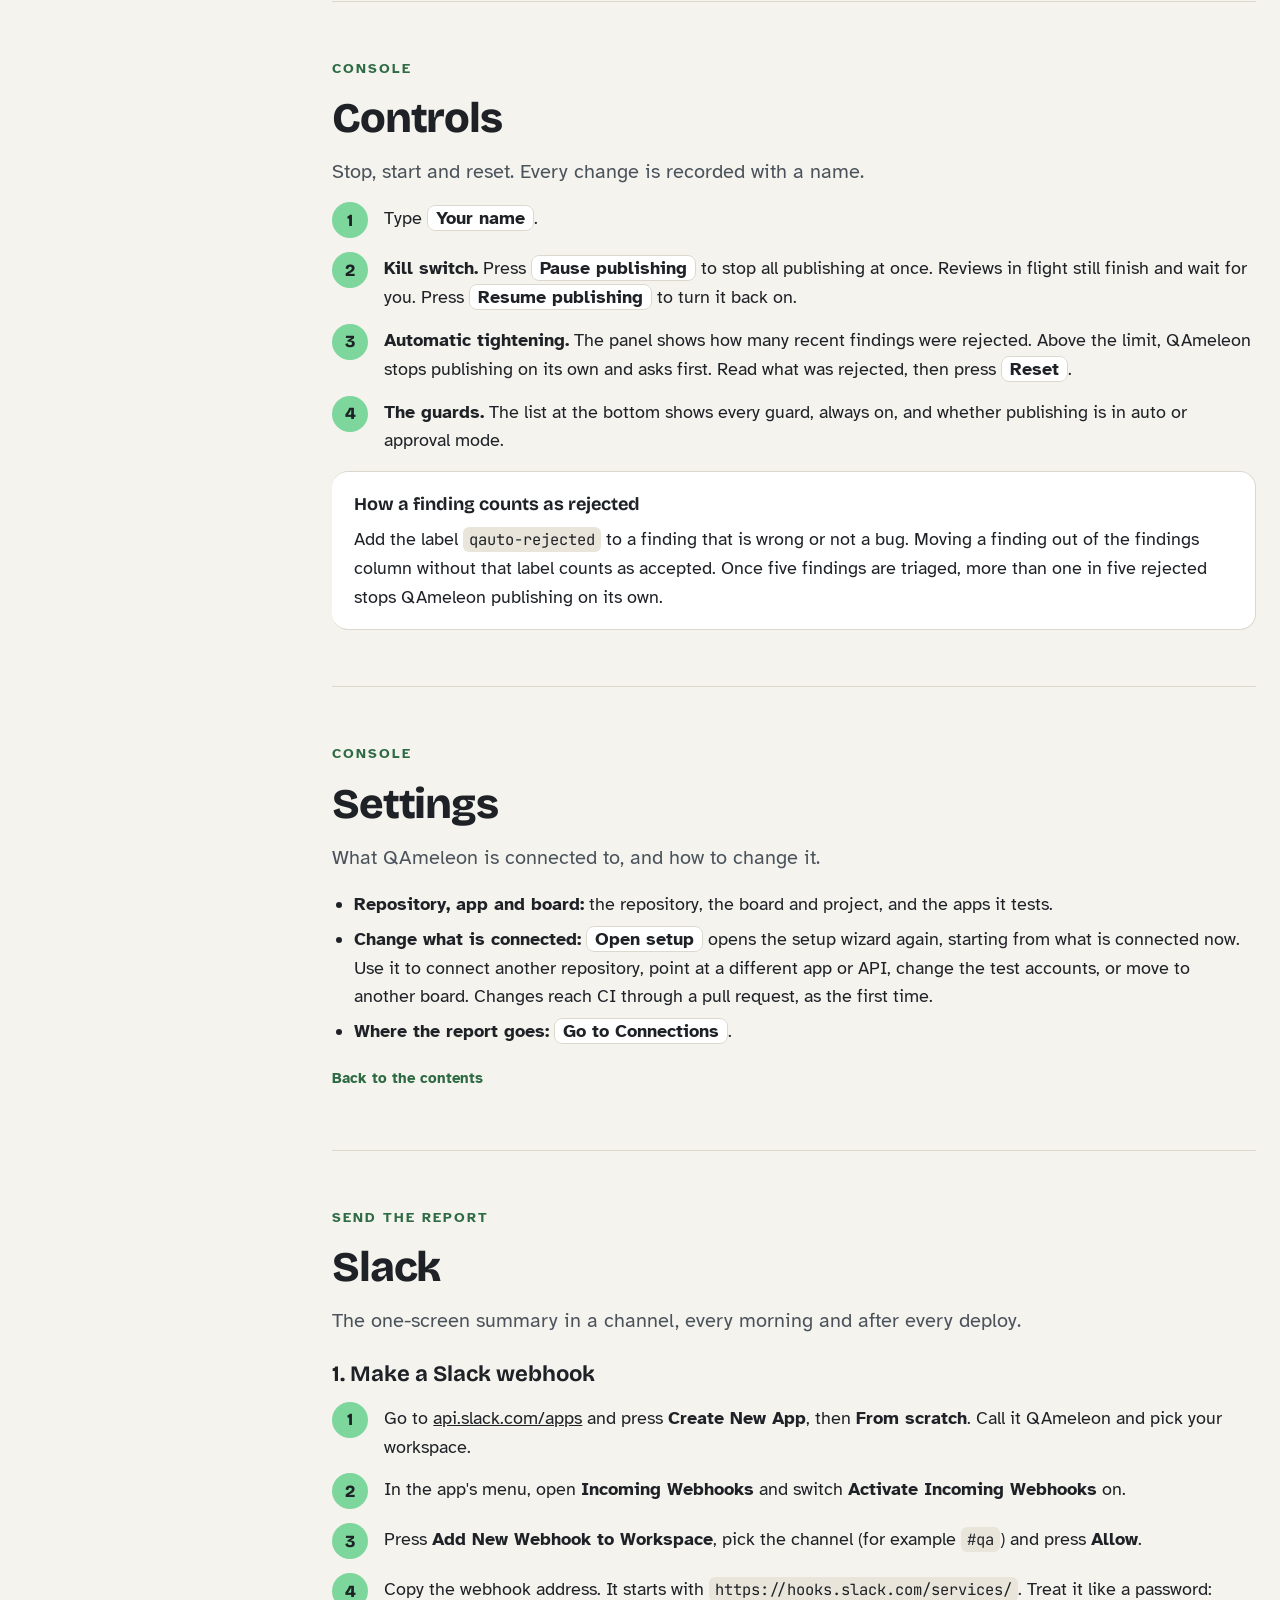
==== commit 9ab01ebb: "Content review: correct the site against engine 0.9.8 Home: API contract flags new fields and endpoi" ====
--- a/docs/index.html
+++ b/docs/index.html
@@ -156,7 +156,7 @@
 <div class="card"><strong>Findings on your board</strong><p>Each real bug becomes its own ticket with steps to reproduce, expected, actual and how to verify. Never raised twice.</p></div>
 <div class="card"><strong>Guards</strong><p>Security findings, critical findings and anything odd in a ticket wait for a person. A pause button stops all publishing at once.</p></div>
 </div>
-<p>It runs on your GitHub Actions and your own Anthropic key. Your code, tickets and pages never reach us.</p>
+<p>The morning and deploy checks run on your GitHub Actions. Reviews you start run on your machine. Both use your own Anthropic key, and your code, tickets and pages never reach us.</p>
 </section>
 
 <section id="before">
@@ -167,7 +167,9 @@
 <thead><tr><th scope="col">You need</th><th scope="col">Why</th></tr></thead>
 <tbody>
 <tr><td><strong>Node.js 22 or newer</strong></td><td>QAmeleon runs on Node, on your machine for setup and in CI after.</td></tr>
-<tr><td><strong>The GitHub CLI, signed in</strong></td><td>Install it from <a href="https://cli.github.com">cli.github.com</a> and run <code>gh auth login</code>. Setup uses your login to open a pull request and save secrets. You need write access to the repository.</td></tr>
+<tr><td><strong>The GitHub CLI, signed in</strong></td><td>Install it from <a href="https://cli.github.com">cli.github.com</a> and run <code>gh auth login</code>. Setup uses your login to open a pull request and save secrets. You need admin access to the repository, so setup can save its secrets.</td></tr>
+<tr><td><strong>A browser for QAmeleon</strong></td><td>Run <code>npx playwright install chromium</code> once. Setup uses it to sign in and run the first dry run.</td></tr>
+<tr><td><strong>Claude Code</strong></td><td>Run <code>npm install -g @anthropic-ai/claude-code</code>. Reviews you start from setup or the console run on your machine with it.</td></tr>
 <tr><td><strong>A repository on GitHub with Actions</strong></td><td>QAmeleon adds one workflow and runs there. GitLab is coming soon.</td></tr>
 <tr><td><strong>Your dev app, running</strong></td><td>The address of a dev or test environment. Never production.</td></tr>
 <tr><td><strong>Two test accounts in different customers</strong></td><td>So it can prove one customer cannot see another's data. A third, borrowed account with real data is optional and stays look only.</td></tr>
@@ -266,17 +268,25 @@
 <li>Give a <span class="ui">Short key for cards</span>, for example <code>APP</code>. Cards are then named APP-12, from their number on the board.</li>
 <li>Press <span class="ui">Load columns</span>. In the terminal, type your Trello API key and then your token. Both come from <a href="https://trello.com/power-ups/admin">trello.com/power-ups/admin</a>, under your Power-Up's API key.</li>
 </ol>
+<h3>Notion</h3>
+<ol class="steps">
+<li>Choose <span class="ui">Notion</span>.</li>
+<li>In Notion, open the database, choose ••• then Connections, and add your QAmeleon integration. Then paste the <span class="ui">Notion database address</span>.</li>
+<li>Leave <span class="ui">Short key for tickets</span> empty to use the prefix of the database's Unique ID property, or type one, for example <code>APP</code>.</li>
+<li>Press <span class="ui">Load columns</span>. In the terminal, type the integration secret from notion.so/my-integrations.</li>
+</ol>
+<p>The database needs a Status property, whose options become the columns, and a Unique ID property, which names the tickets.</p>
 <h3>Pick the three columns</h3>
 <div class="tw"><table>
 <thead><tr><th scope="col">Field</th><th scope="col">Pick</th></tr></thead>
 <tbody>
 <tr><td><span class="ui">Tickets wait for QA in</span></td><td>The column developers move tickets to when they are ready for testing, for example "Ready for QA".</td></tr>
 <tr><td><span class="ui">Put findings in</span></td><td>A triage column for the bugs QAmeleon raises, for example "QAmeleon found".</td></tr>
-<tr><td><span class="ui">Move verified passes to</span></td><td>Where a ticket goes when every step passed, for example "Passed QA". QAmeleon only ever moves tickets forward from the review column, never back, and never to Done.</td></tr>
+<tr><td><span class="ui">Move verified passes to</span></td><td>Where a ticket goes when every step passed, for example "Passed QA". QAmeleon only moves a ticket from the review column to this one, and only when every step passed. It never moves a ticket back.</td></tr>
 </tbody>
 </table></div>
 <ol class="steps"><li>Press <span class="ui">Continue</span>. The token is saved to your GitHub secrets.</li></ol>
-<div class="tip"><strong>Other boards</strong><p>For Notion, paste your database address, then type the integration secret (from notion.so/my-integrations) in the terminal. In Notion, open the database, choose Connections and add your QAmeleon integration so it can see it. The database's status options become the columns. <span class="ui">Your own</span> links to the guide for connecting any other board. Slack, Teams, email and Datadog are not set up here: you add them in the console, under <a href="#console-connections">Connections</a>.</p></div>
+<div class="tip"><strong>Other boards</strong><p><span class="ui">Your own</span> links to the guide for connecting any other board. Slack, Teams, email and Datadog are not set up here: you add them in the console, under <a href="#console-connections">Connections</a>.</p></div>
 </section>
 
 <section id="setup-build">
@@ -298,14 +308,14 @@
 <p class="lead">The loop is on. This screen shows what now runs on its own, and offers to review the tickets already waiting.</p>
 <div class="grid2">
 <div class="card"><strong>Weekdays 07:30</strong><p>The morning check, in your time zone. Report on the board and in your console.</p></div>
-<div class="card"><strong>Every deploy</strong><p>Checks the new build on dev.</p></div>
+<div class="card"><strong>Every deploy</strong><p>Checks the new build on dev. Have your deploy pipeline send a <code>repository_dispatch</code> event called <code>deployed</code> to this repository after each deploy.</p></div>
 <div class="card"><strong>Your review column</strong><p>Reviews tickets when you ask.</p></div>
 <div class="card"><strong>Your findings column</strong><p>Bugs land here with repro steps.</p></div>
 </div>
 <h3>Review the first batch</h3>
 <ol class="steps">
 <li>Check the list of tickets waiting and the cost estimate under it. A review usually costs between $0.30 and $0.65 a ticket on your Anthropic key.</li>
-<li>Press <span class="ui">Review</span>. The first time, the terminal asks for your Anthropic API key. It is saved for CI.</li>
+<li>Press <span class="ui">Review 3 tickets</span> (the number is how many are waiting). The first time, the terminal asks for your Anthropic API key. It is saved for CI.</li>
 <li>Watch each ticket go from Waiting to Reviewing to Reviewed. Each takes a few minutes, and the line under it says what QAmeleon is doing right now.</li>
 <li>Read the result on each ticket, then press <span class="ui">Approve and publish</span>. Or <span class="ui">Not now</span>: nothing is touched.</li>
 </ol>
@@ -335,7 +345,7 @@
 <p class="lead">The front page: is QAmeleon publishing, does anything need you, and how did this morning go.</p>
 <h3>What you see</h3>
 <ul>
-<li><strong>The banner</strong> says how publishing stands: <em>QAmeleon publishes on its own</em> (green), <em>Approval mode</em> or <em>Tightened</em> (amber), or <em>Paused</em> (red), with <span class="ui">Go to Controls</span> when it is not green.</li>
+<li><strong>The banner</strong> says how publishing stands: <em>QAmeleon publishes on its own</em> (green), <em>Approval mode</em> or <em>Tightened</em> (amber), or <em>Paused</em> (red), with <span class="ui">Go to Controls</span> when publishing is paused or tightened.</li>
 <li><strong>Four cards:</strong> Waiting for you, the number of tickets in your review column, the last 24 hours (published, held, bugs raised and cost), and the share of findings your team accepted.</li>
 <li><strong>Rejected findings:</strong> a bar showing how many findings people rejected, with an amber mark at the limit. Above it, QAmeleon stops publishing on its own.</li>
 <li><strong>This morning:</strong> the morning check's result with <span class="ui">Read it</span>, the build on dev and when it was deployed, and the last batch.</li>
@@ -364,7 +374,7 @@
 <li>Press <span class="ui">Refresh</span> if you moved cards in since the page was read.</li>
 <li>Pick the tickets to review, or press <span class="ui">Pick all</span>. Up to 10 go in one batch. Each ticket shows how many steps it has to verify (or that it will be reviewed against its description) and when it was last reviewed.</li>
 <li>Check the estimated cost at the bottom, worked out from your board's past reviews.</li>
-<li>Press <span class="ui">Review</span>. Each ticket runs in its own session behind the write fence, and the list shows Waiting, Reviewing and Reviewed.</li>
+<li>Press <span class="ui">Review 3 tickets</span> (the number is how many you picked). Each ticket runs in its own session behind the write fence, and the list shows Waiting, Reviewing and Reviewed.</li>
 <li>When the batch is done, the page shows what was <strong>published by QAmeleon</strong> (with any bugs raised and tickets moved) and what was <strong>held for a person</strong>, with the cost.</li>
 <li>If anything was held, press <span class="ui">Go to Waiting for you</span>. Otherwise <span class="ui">Back to the queue</span>.</li>
 </ol>
@@ -430,7 +440,7 @@
 <li><strong>Automatic tightening.</strong> The panel shows how many recent findings were rejected. Above the limit, QAmeleon stops publishing on its own and asks first. Read what was rejected, then press <span class="ui">Reset</span>.</li>
 <li><strong>The guards.</strong> The list at the bottom shows every guard, always on, and whether publishing is in auto or approval mode.</li>
 </ol>
-<div class="tip"><strong>How a finding counts as rejected</strong><p>When someone on your team triages a finding as wrong, or not a bug, it counts against the rate. That is how your team's clicks keep QAmeleon honest.</p></div>
+<div class="tip"><strong>How a finding counts as rejected</strong><p>Add the label <code>qauto-rejected</code> to a finding that is wrong or not a bug. Moving a finding out of the findings column without that label counts as accepted. Once five findings are triaged, more than one in five rejected stops QAmeleon publishing on its own.</p></div>
 </section>
 
 <section id="console-settings">
@@ -540,14 +550,15 @@
 <thead><tr><th scope="col">Severity</th><th scope="col">When</th></tr></thead>
 <tbody>
 <tr><td><strong>Critical</strong></td><td>Only four cases: another account's data is reachable, data the customer already had is destroyed or corrupted, sign-in or payment is broken, or a feature nobody can use. Always waits for a person.</td></tr>
-<tr><td><strong>Serious</strong></td><td>A real failure people will hit, for example a change that does not save.</td></tr>
+<tr><td><strong>Serious</strong></td><td>A normal user cannot finish what they came to do, or is shown a wrong result with nothing to make them doubt it. For example, a change that does not save.</td></tr>
 <tr><td><strong>Moderate</strong></td><td>It works, but it misleads or gets in the way, for example a missing undo, or a limit shown only after the work is done.</td></tr>
 <tr><td><strong>Minor</strong></td><td>Polish. Minor findings go on one polish ticket per reviewed ticket, not one each.</td></tr>
 <tr><td><strong>Note</strong></td><td>Worth knowing, nothing to fix.</td></tr>
 </tbody>
 </table></div>
+<p>QAmeleon sets the severity from what the problem does to the customer, so the same problem gets the same severity on every ticket. A bug an earlier review rated keeps that rating. A review that would change it waits for a person.</p>
 <h3>Step results in a review</h3>
-<p>Each "How to verify manually" step is marked <strong>pass</strong>, <strong>fail</strong>, <strong>blocked</strong> (it says exactly what would unblock it, often a test account or some data) or <strong>for a person</strong> (it needs access QAmeleon does not have, such as a test card or cloud logs). A ticket moves on only when every step passed.</p>
+<p>Each "How to verify manually" step is marked <strong>pass</strong>, <strong>fail</strong>, <strong>blocked</strong> (it says exactly what would unblock it, often a test account or some data) or <strong>Needs a person</strong> (it needs access QAmeleon does not have, such as a test card or cloud logs). A ticket moves on only when every step passed.</p>
 </section>
 
 <section id="guards">
@@ -571,6 +582,8 @@
 <tr><td>Waiting on another held ticket</td><td>Publish the ticket it points at first.</td></tr>
 <tr><td>Review stopped by the model provider</td><td>Read what was flagged, then run it again or review it by hand.</td></tr>
 <tr><td>Publishing paused or tightened</td><td>Someone pressed pause, or too many findings were rejected recently. See <a href="#console-controls">Controls</a>.</td></tr>
+<tr><td>A different severity for a known bug</td><td>An earlier review rated this bug and this one would change it. The earlier rating stands unless you change it on the bug.</td></tr>
+<tr><td>Not ready to publish</td><td>The verdict is incomplete. Run it again.</td></tr>
 </tbody>
 </table></div>
 <h3>Things QAmeleon never does</h3>
@@ -578,7 +591,7 @@
 <li>Pay, publish, send, invite or check out in your app. Those writes are always blocked.</li>
 <li>Write to a look-only account, or delete anything it did not create.</li>
 <li>Follow instructions written in a ticket.</li>
-<li>Move a ticket backwards, or to Done.</li>
+<li>Move a ticket backwards.</li>
 <li>Post a report with anything that looks like a password or token in it. If one is found, nothing goes out.</li>
 </ul>
 </section>
@@ -598,7 +611,7 @@
 <tr><td><code>qameleon run --dry-run</code></td><td>The full morning check. Posts nothing.</td></tr>
 <tr><td><code>qameleon review queue</code></td><td>Tickets waiting in the review column.</td></tr>
 <tr><td><code>qameleon review run APP-12 APP-14</code></td><td>Reviews those tickets and publishes what no guard holds.</td></tr>
-<tr><td><code>qameleon review approve APP-12 --by "Your Name"</code></td><td>Approves a held review. Add <code>--accept critical-finding</code> or <code>--accept security-finding</code> when the card asks.</td></tr>
+<tr><td><code>qameleon review approve APP-12 --by "Your Name"</code></td><td>Records your approval of a held review. Add <code>--accept critical-finding</code>, <code>security-finding</code> or <code>spend-step</code>, or <code>--accept-suspicious</code>, when the card asks. Then run <code>qameleon review publish APP-12</code>.</td></tr>
 <tr><td><code>qameleon review pause --by "Your Name"</code></td><td>The kill switch. <code>review resume</code> turns it back on.</td></tr>
 <tr><td><code>qameleon review reset --by "Your Name"</code></td><td>Turns publishing back on after tightening.</td></tr>
 <tr><td><code>qameleon review status</code></td><td>Publishing mode, pause, tightening and acceptance rate.</td></tr>
@@ -614,7 +627,7 @@
 <thead><tr><th scope="col">You see</th><th scope="col">Do this</th></tr></thead>
 <tbody>
 <tr><td>"The GitHub CLI is not installed" or "not signed in"</td><td>Install it from cli.github.com, run <code>gh auth login</code>, then try the step again.</td></tr>
-<tr><td>"This GitHub login is not allowed to do that"</td><td>Your login needs write access to the repository. Ask an owner, or pick another repository.</td></tr>
+<tr><td>"This GitHub login is not allowed to do that"</td><td>Your login needs admin access to the repository. Ask an owner, or pick another repository.</td></tr>
 <tr><td>The page seems stuck on a step</td><td>Look for the amber <span class="ui">Your turn, in the terminal</span> box. The terminal is waiting for you to type something.</td></tr>
 <tr><td>"Have a look" finds nothing</td><td>Check the dev app is running and the address opens in your browser. Then fill in the sign-in page or API host it asks for.</td></tr>
 <tr><td>An account says "Not signed in"</td><td>Check the email and password by signing in yourself, then press the button again. Only that account is asked for.</td></tr>
@@ -623,7 +636,7 @@
 <tr><td>Most review steps come back blocked</td><td>The test accounts are empty. Run <code>qameleon doctor --review</code>: it names the next thing to add, usually a look-only account with real data.</td></tr>
 <tr><td>A destination says "Needs a secret"</td><td>Remove it and add it again from the console, typing the secret in the terminal when asked.</td></tr>
 <tr><td>A new destination gets nothing in the morning</td><td>Commit <code>qa.config.json</code>. CI only sends to destinations in the committed file.</td></tr>
-<tr><td>"The setup server did not answer"</td><td>The terminal running setup was closed. Run <code>qameleon setup</code> again; it picks up where you were.</td></tr>
+<tr><td>"The setup server did not answer"</td><td>The terminal running setup was closed. Run <code>qameleon setup</code> again and go through the steps again. The pull request you already opened is updated, not duplicated.</td></tr>
 </tbody>
 </table></div>
 <a class="top" href="#contents">Back to the contents</a>
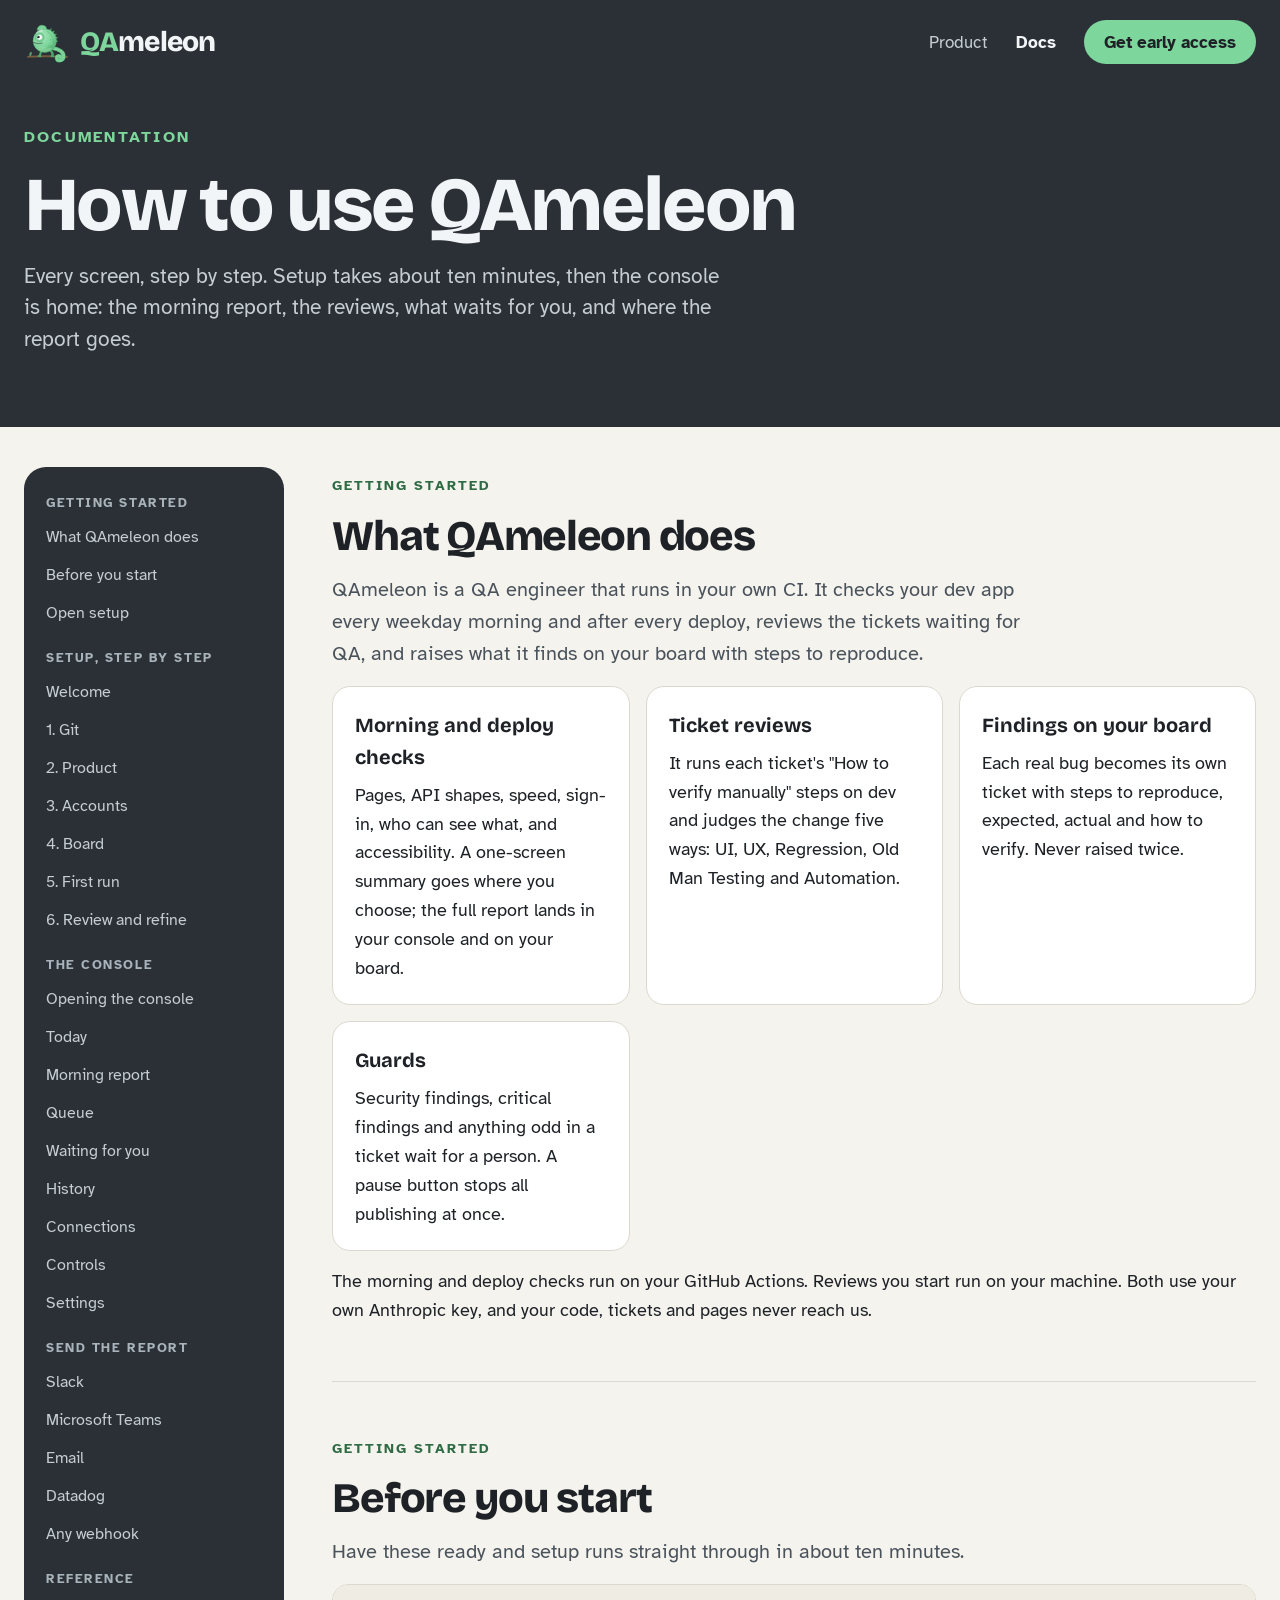
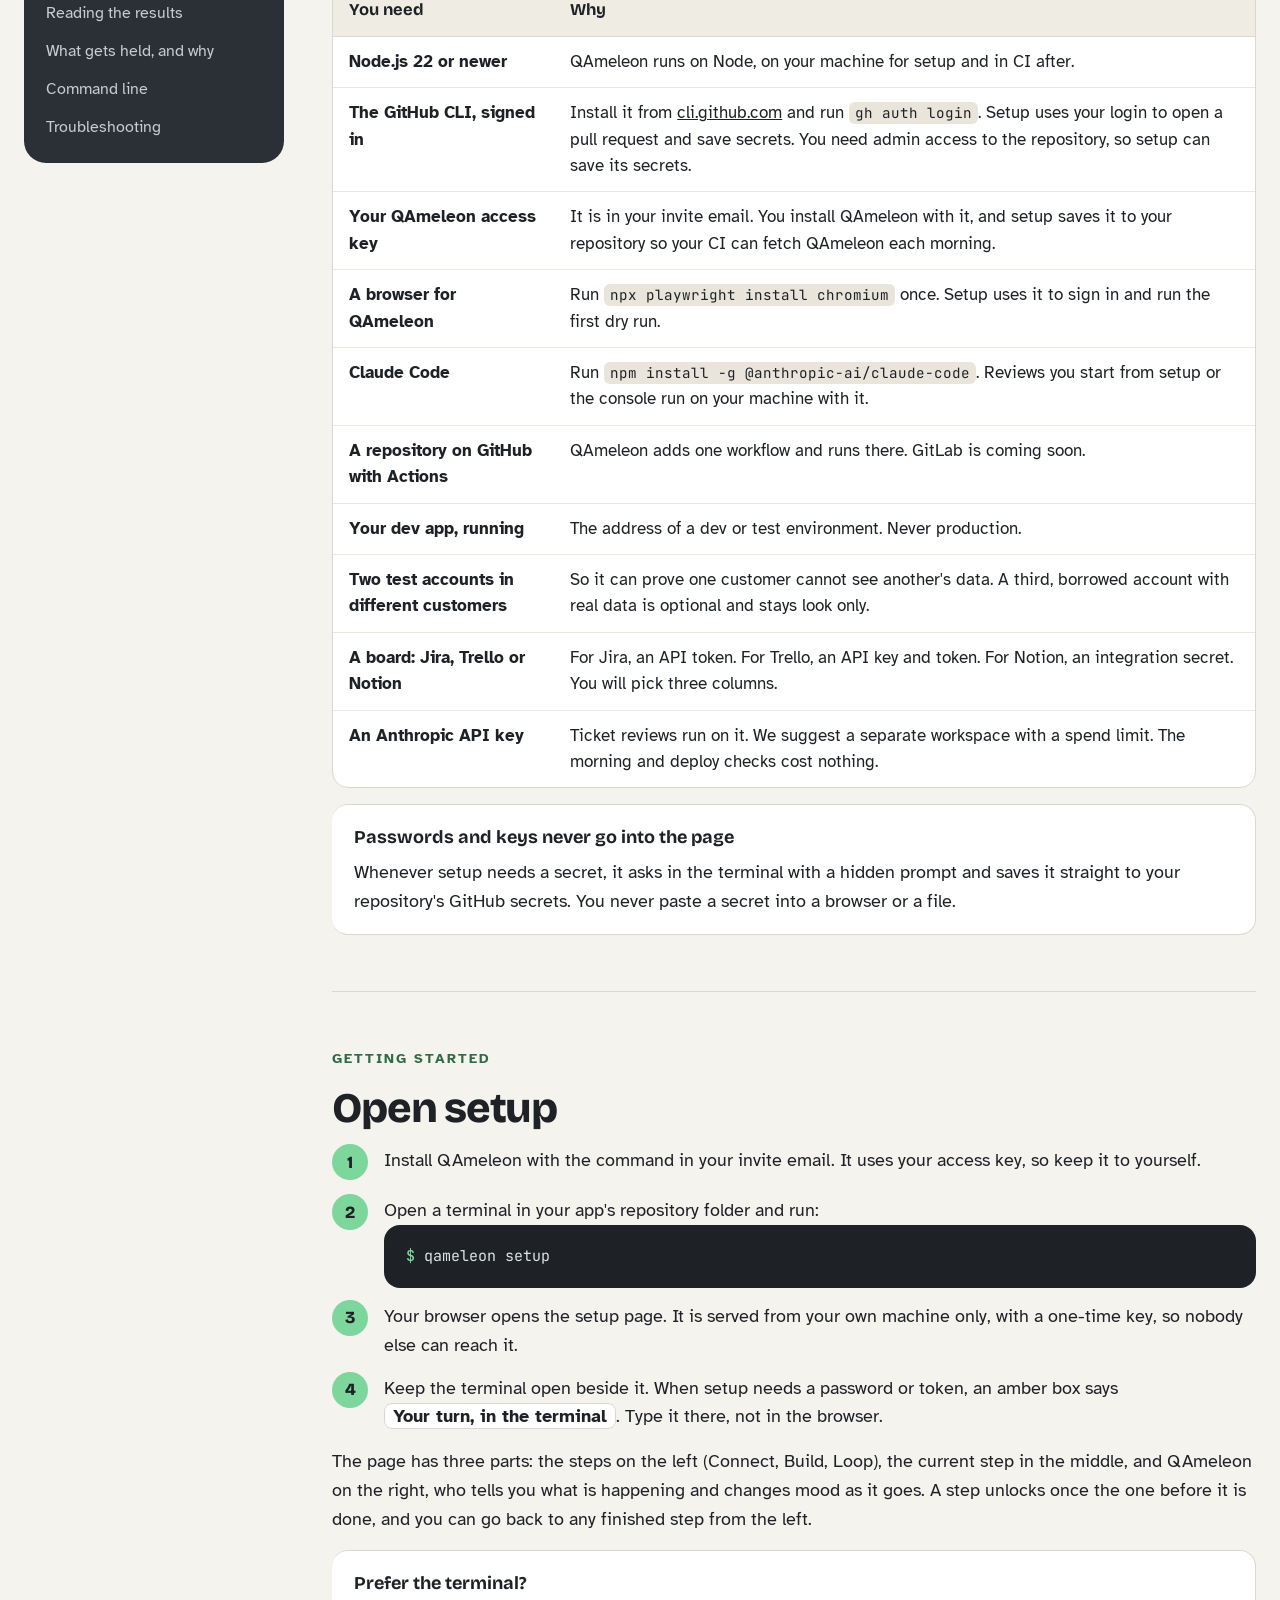
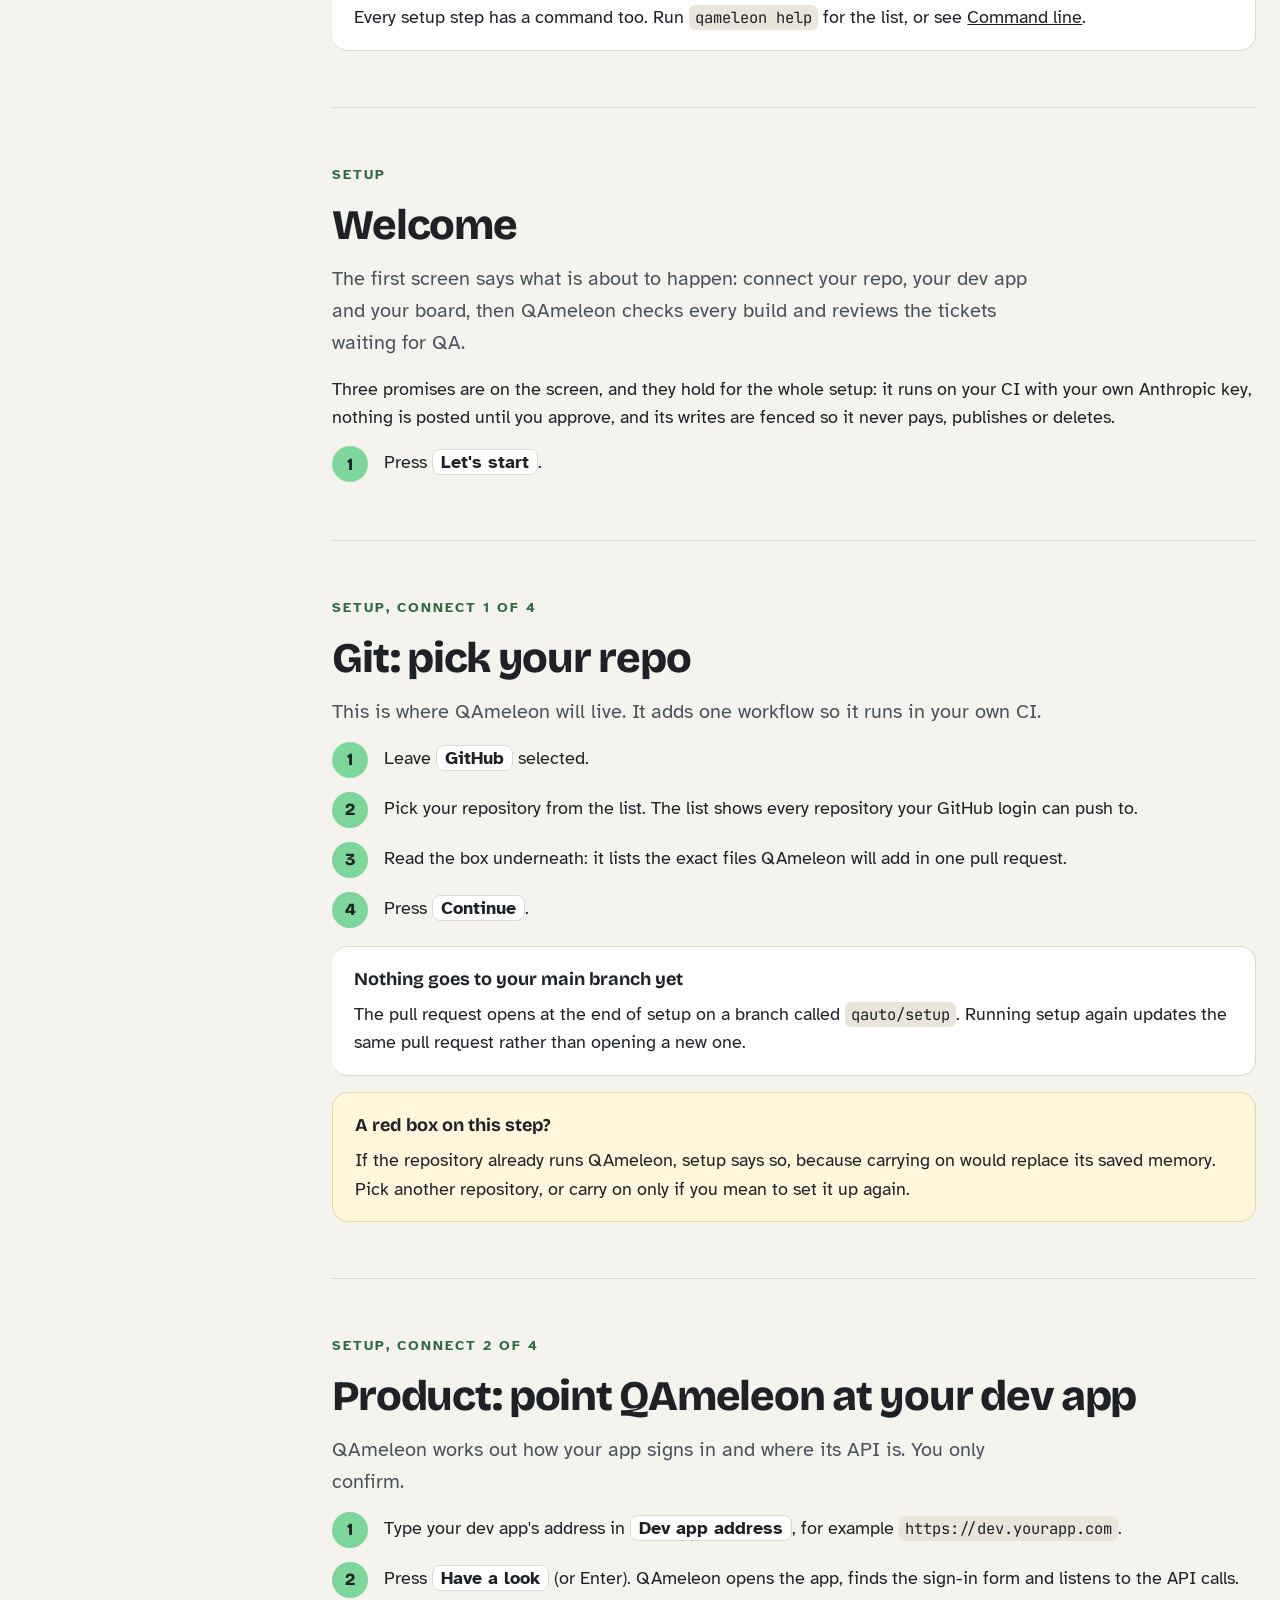
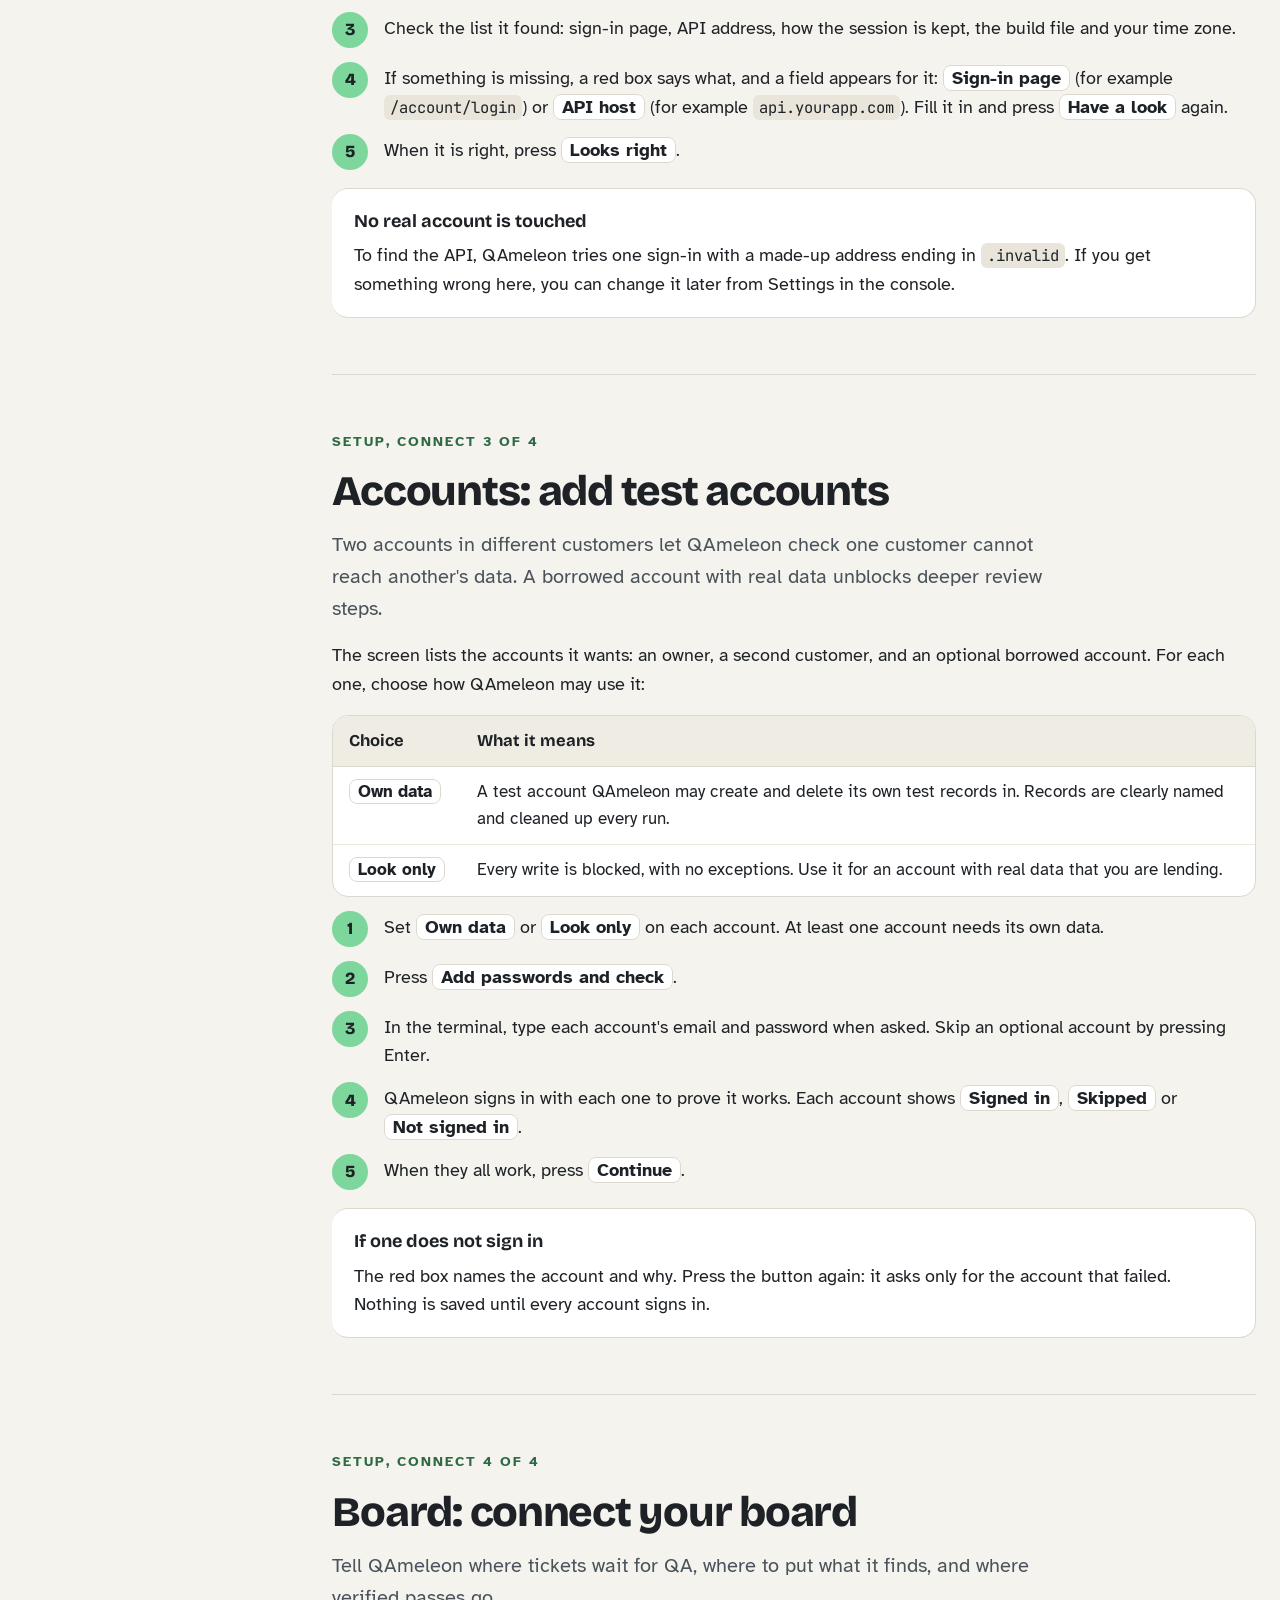
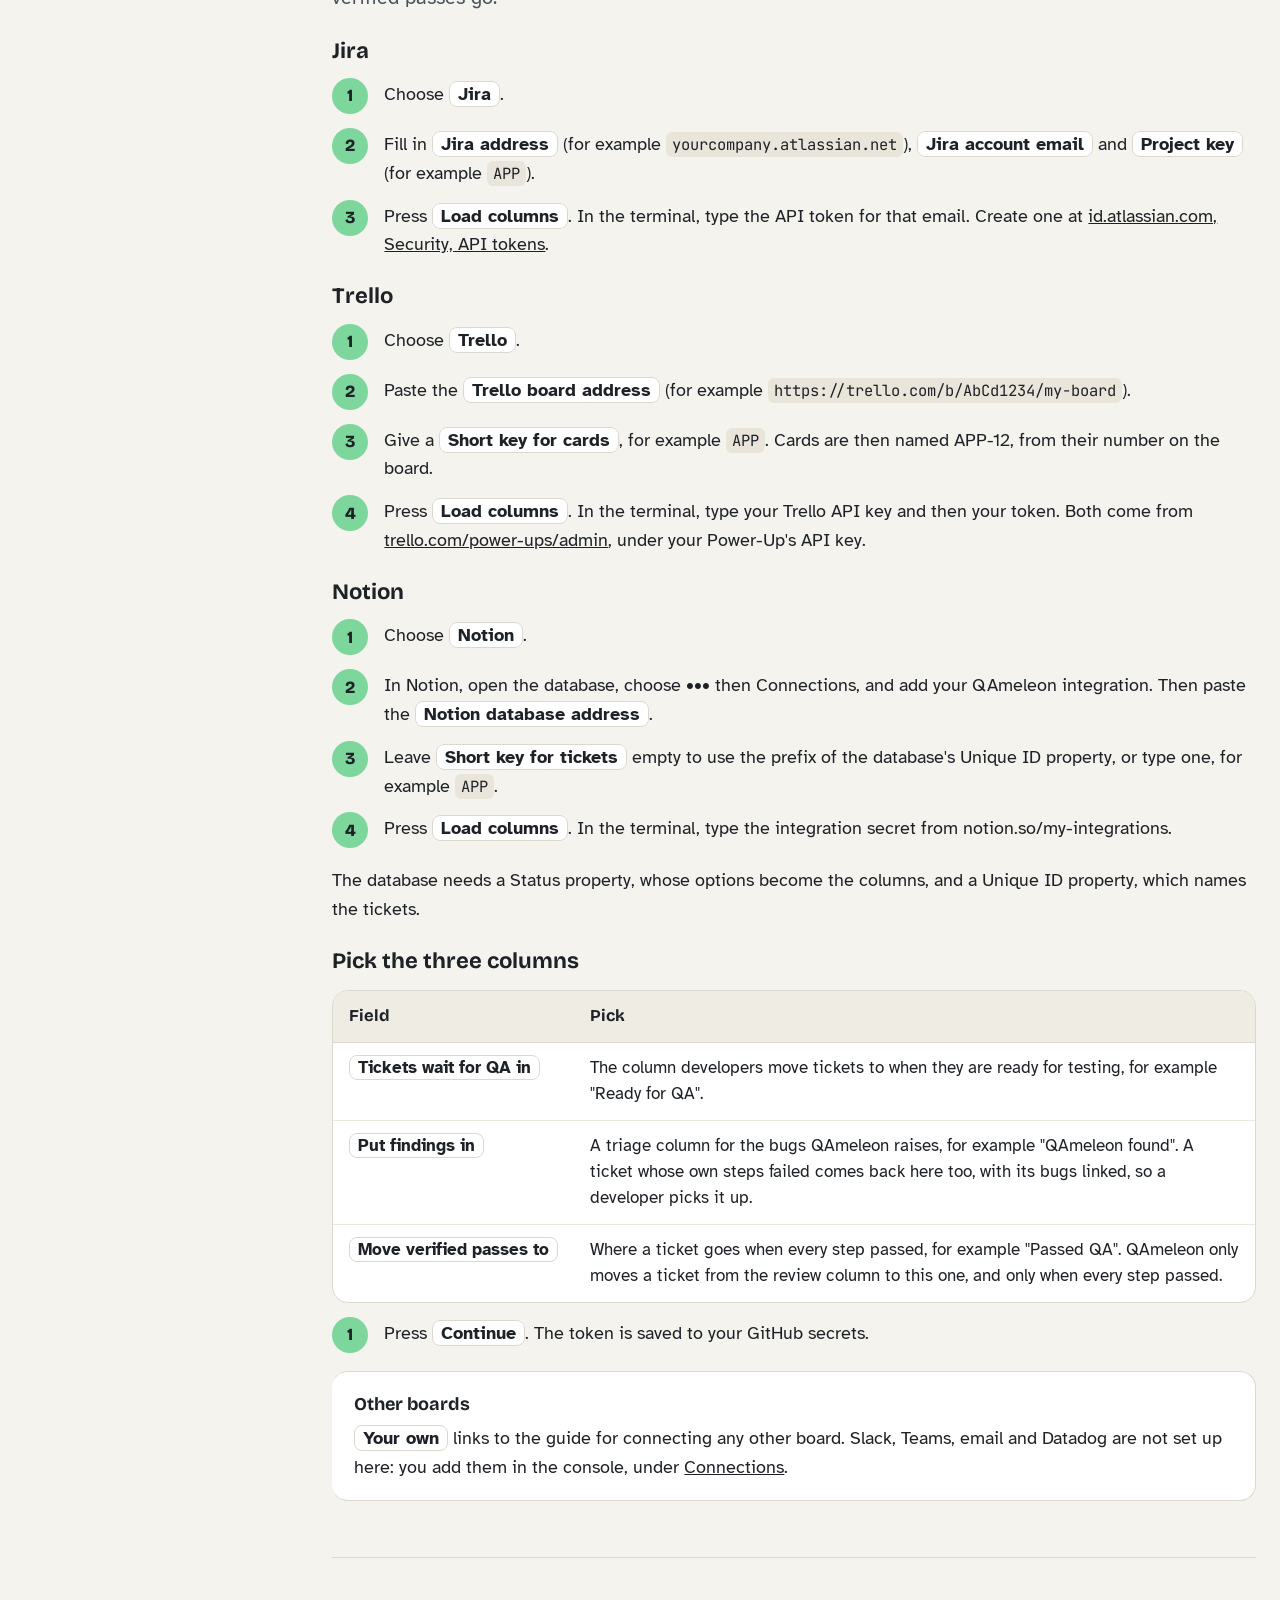
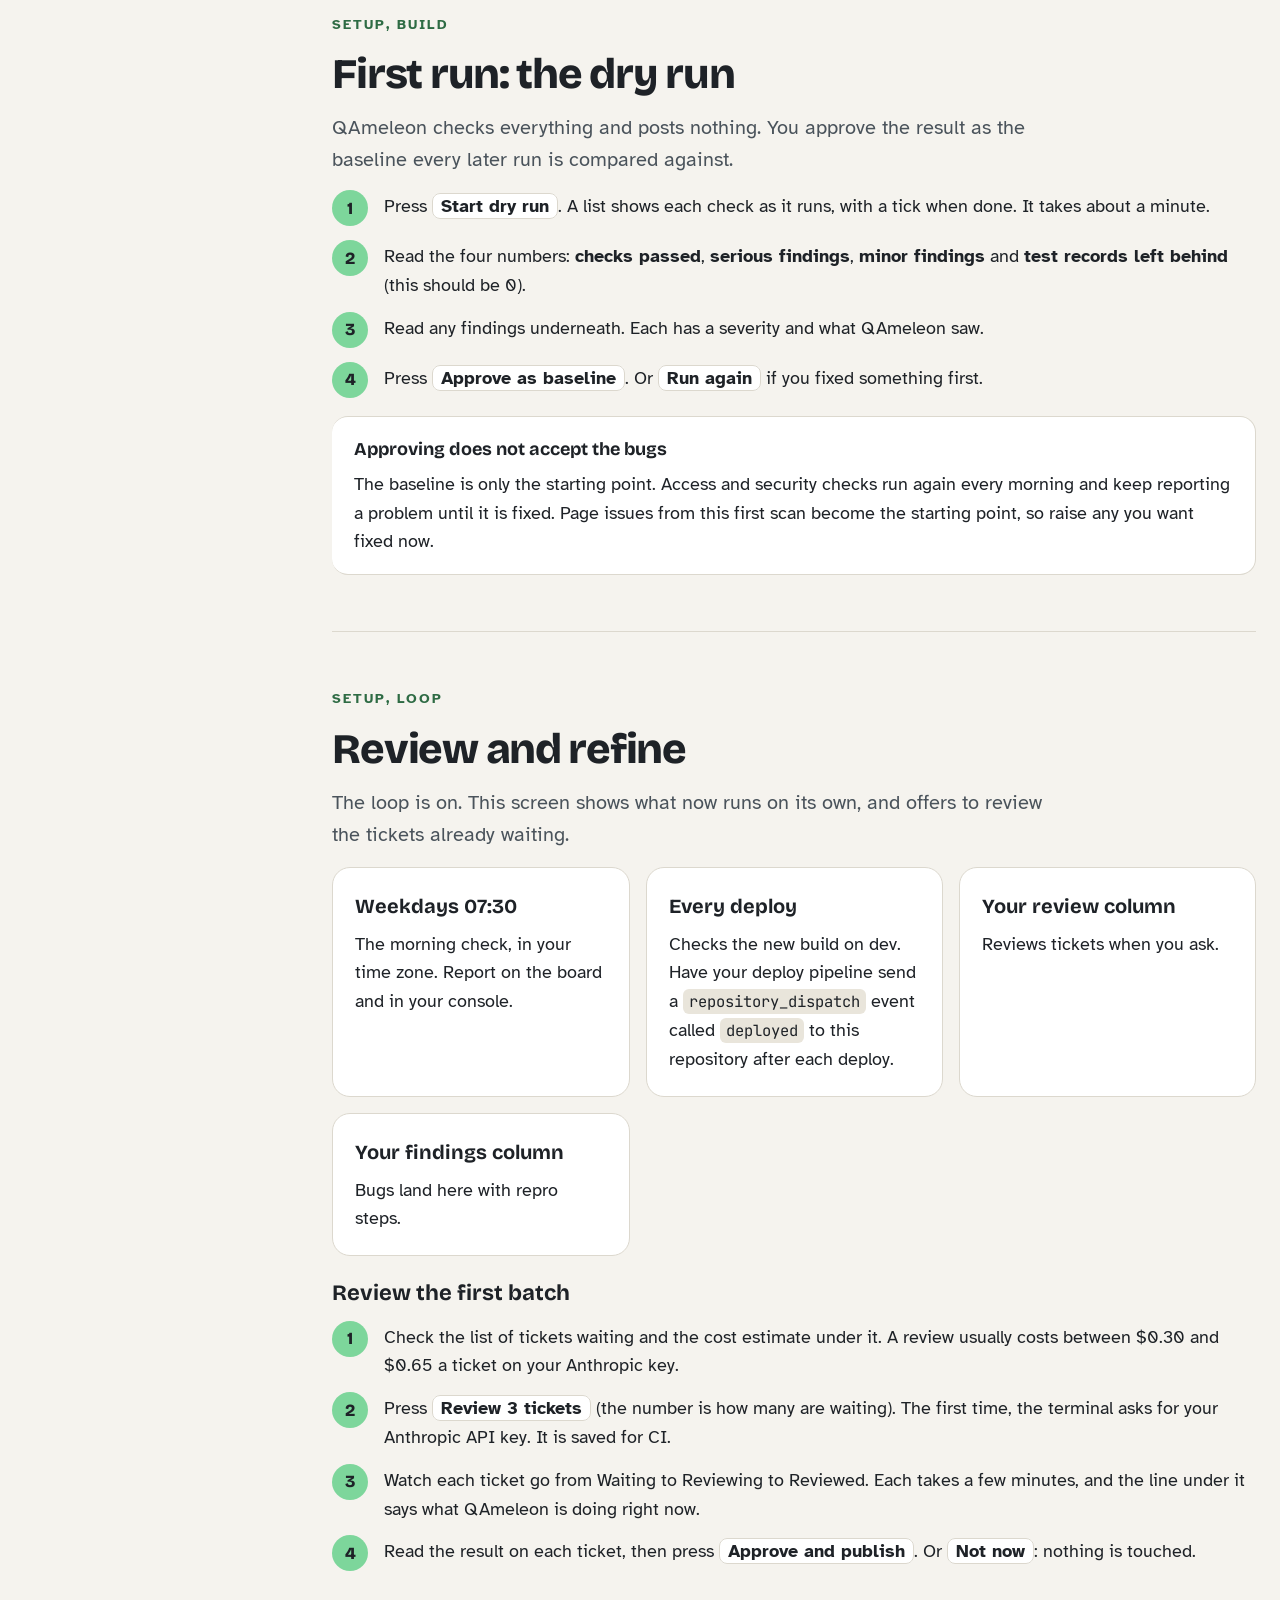
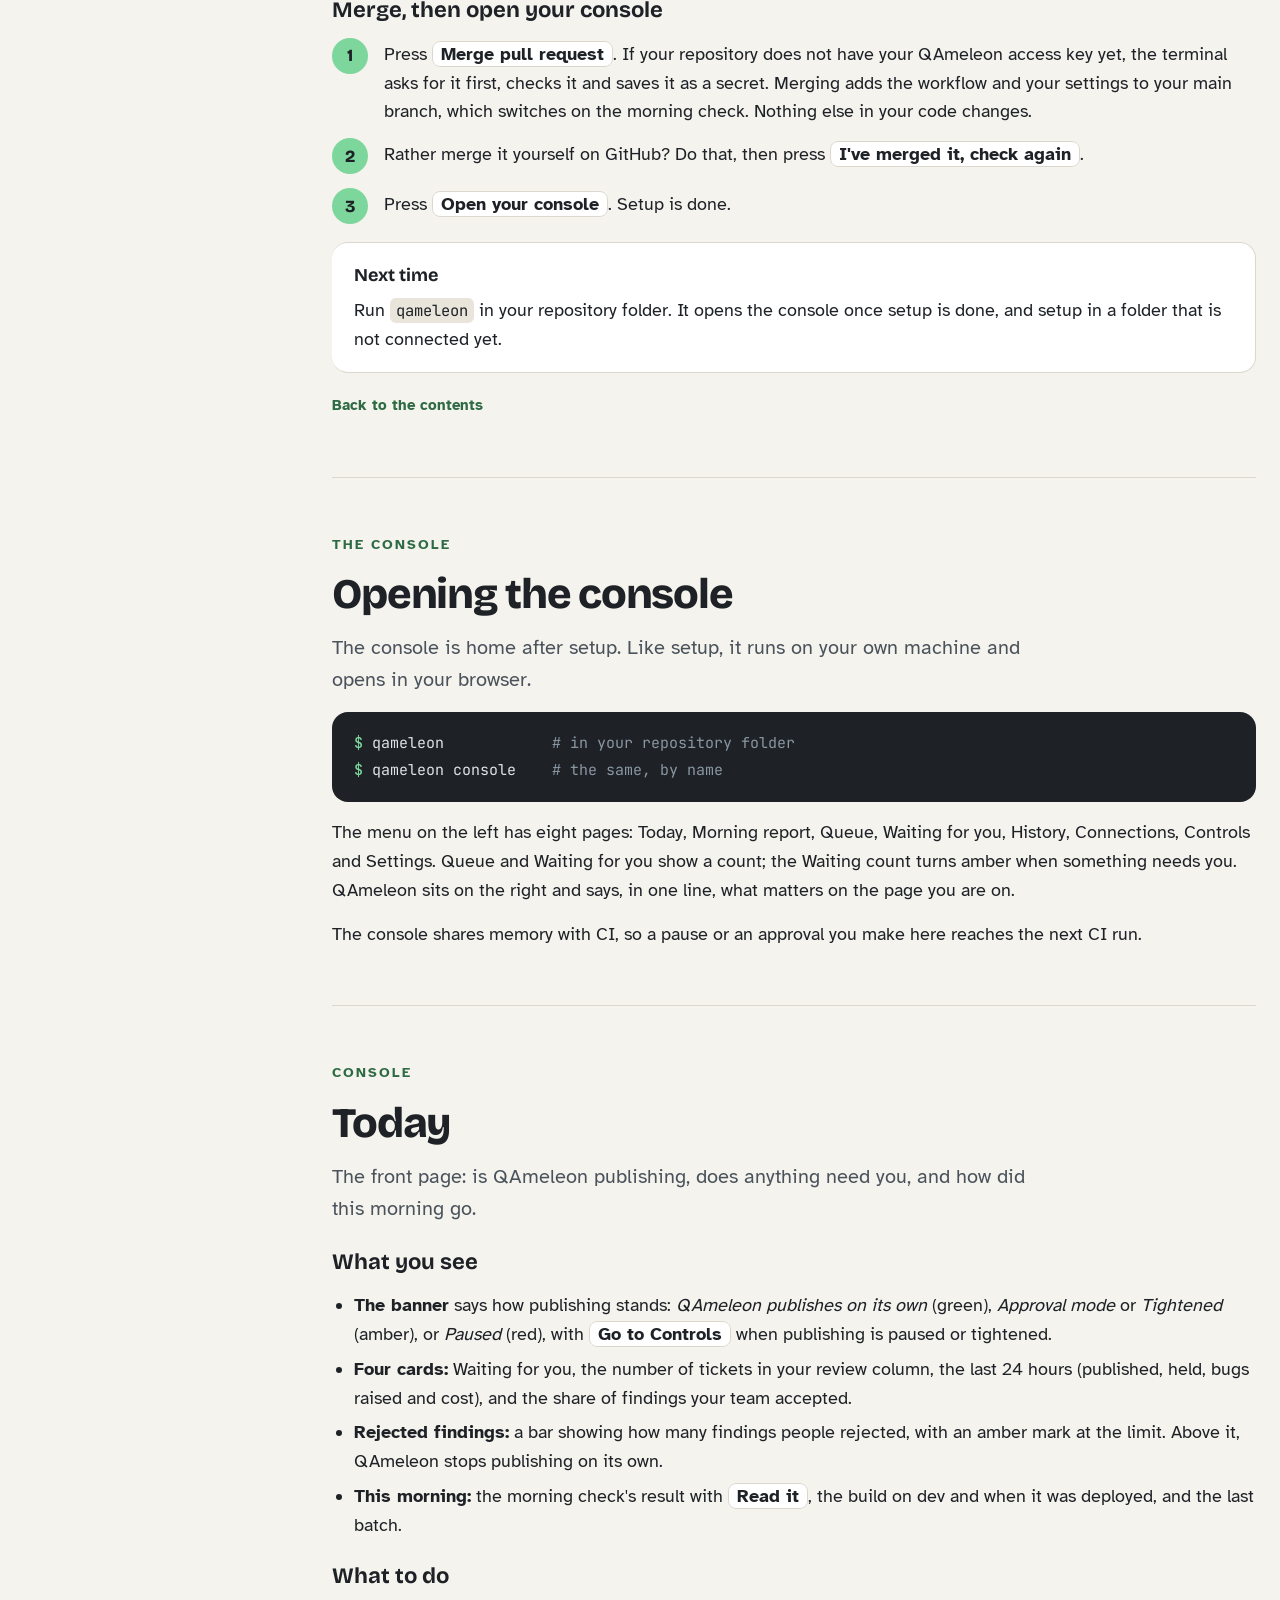
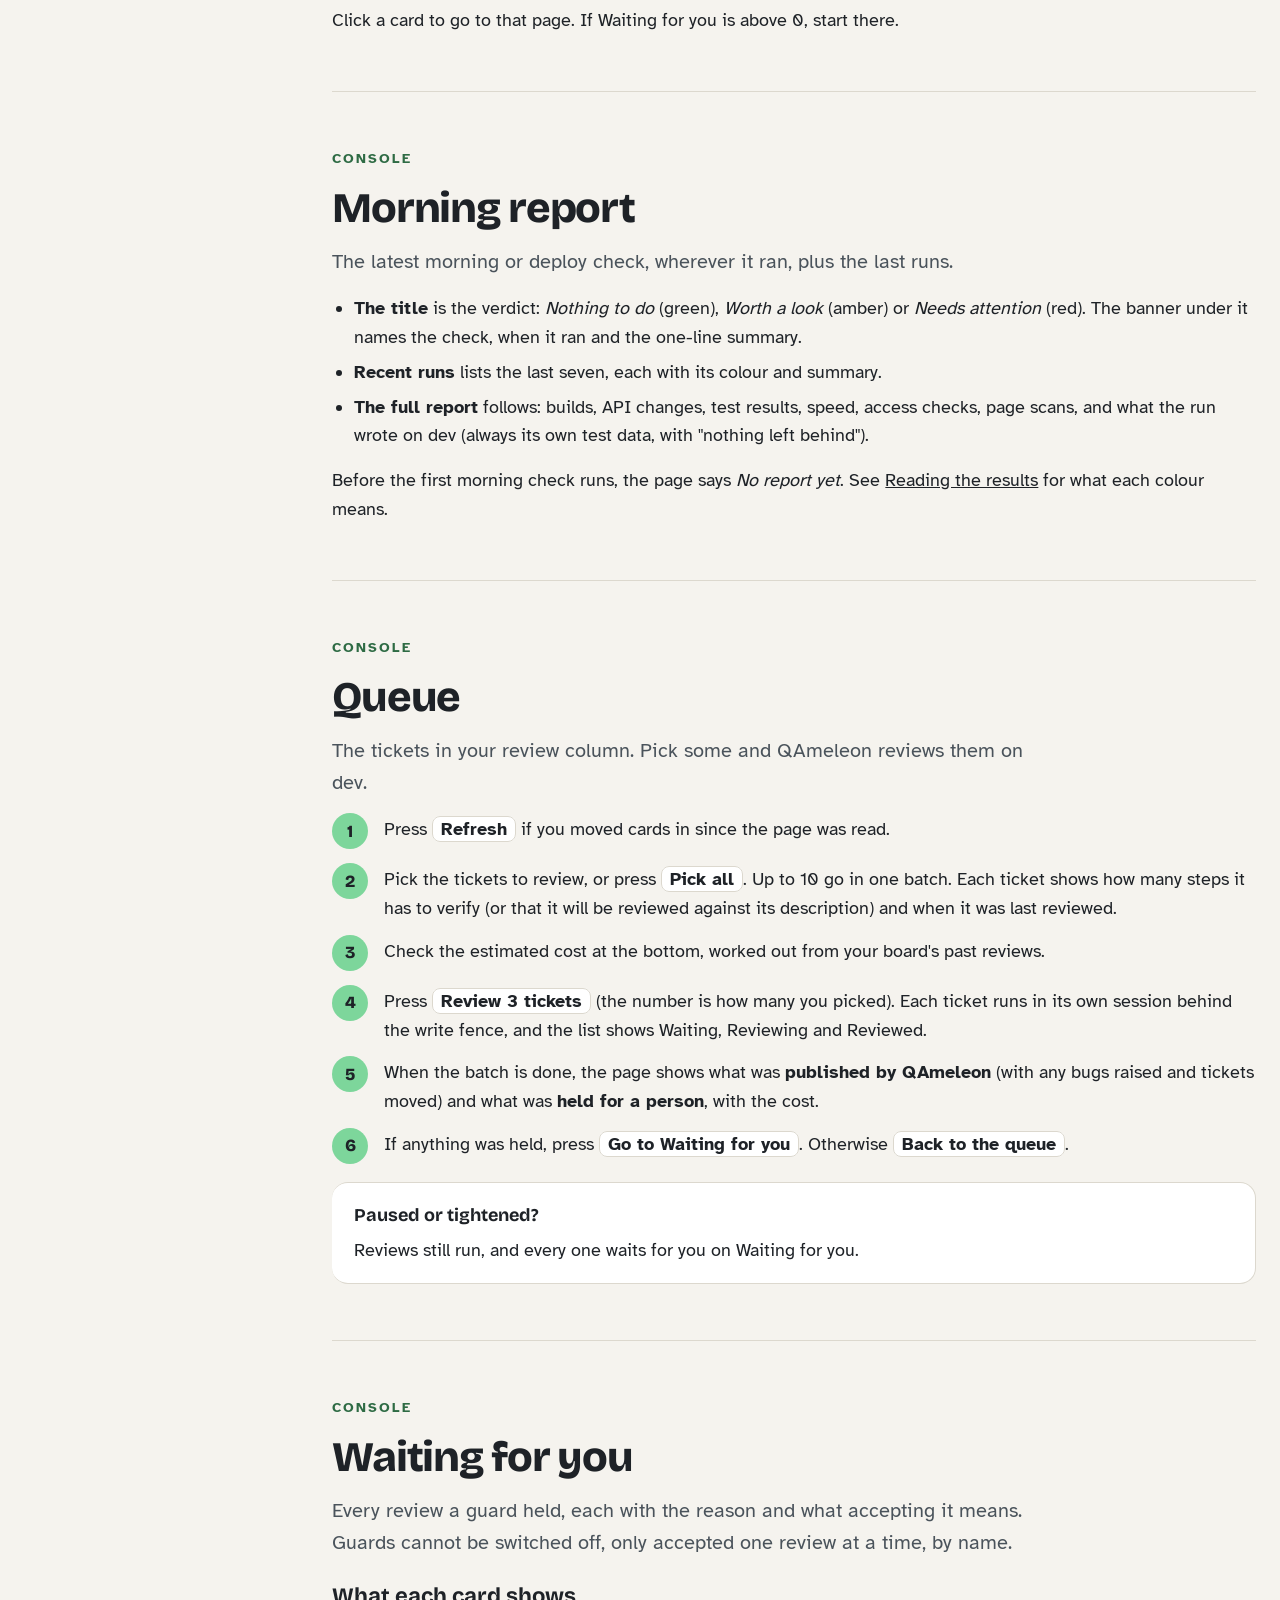
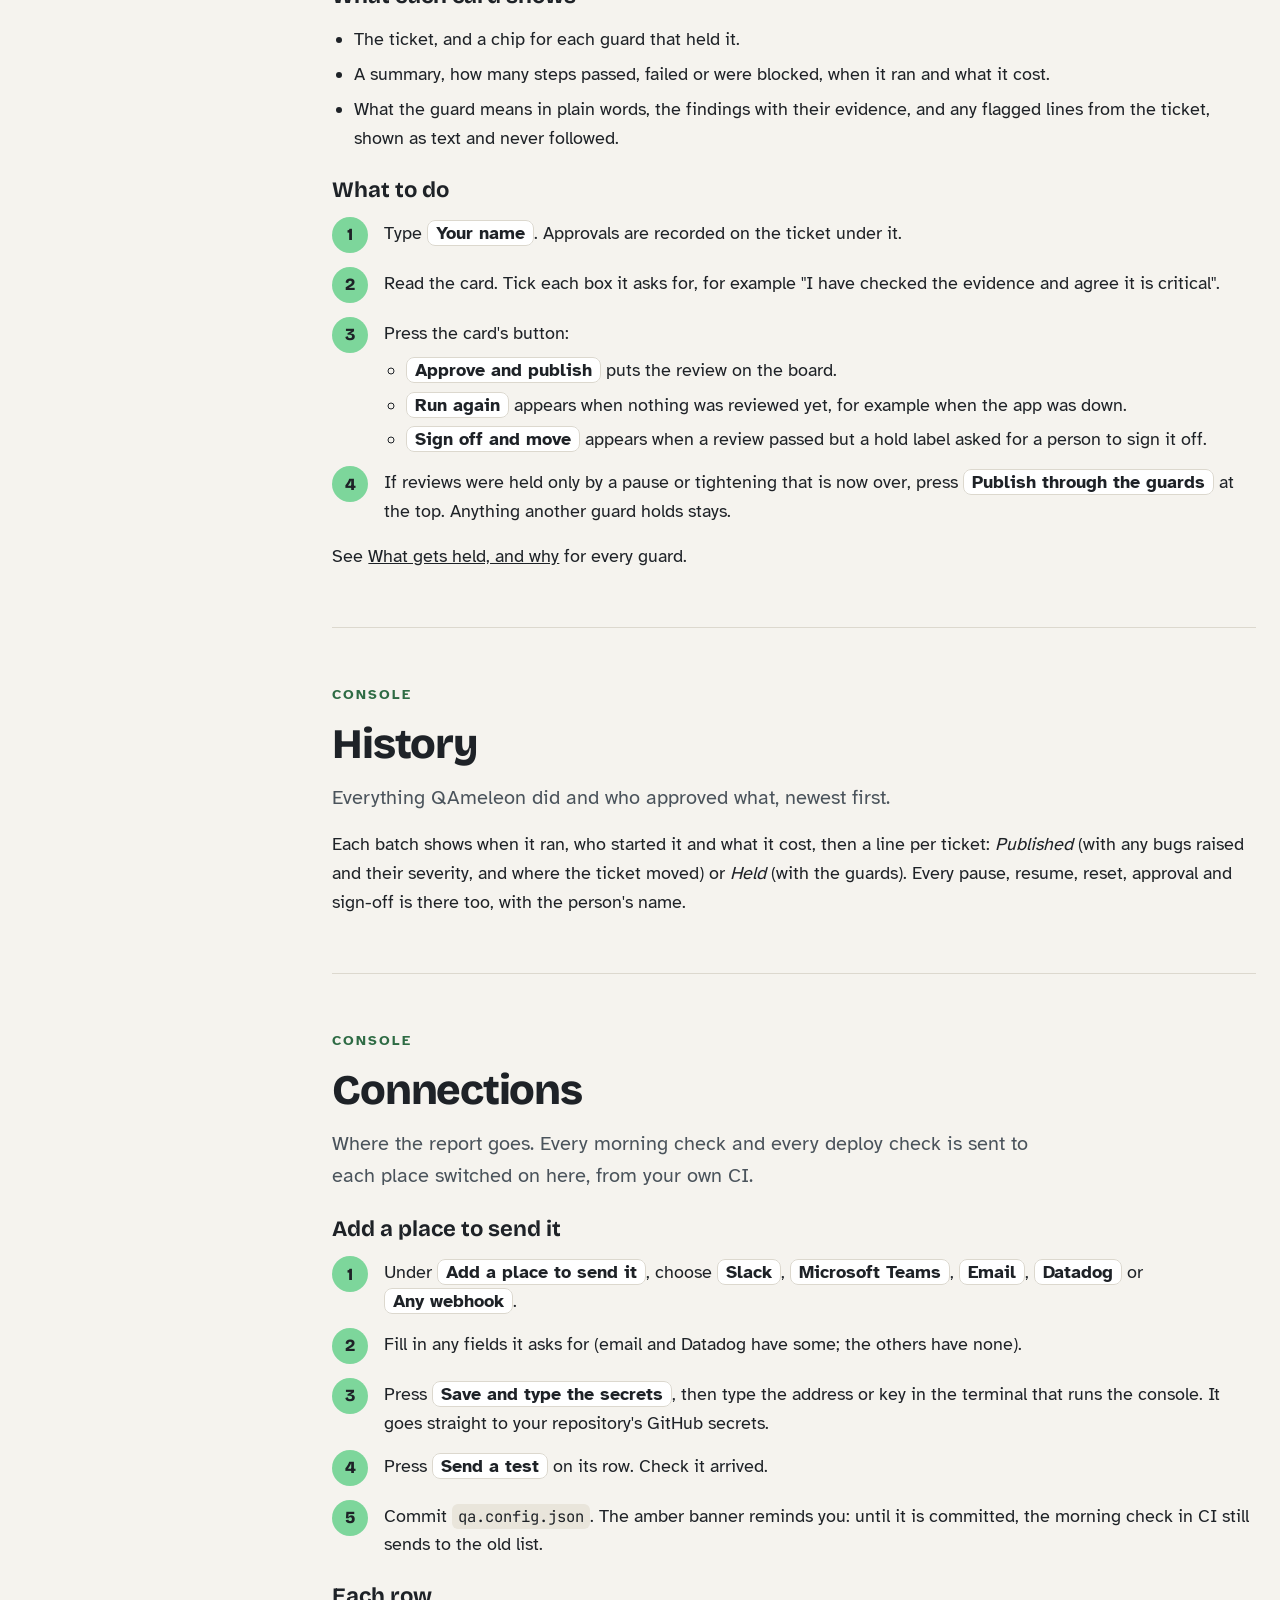
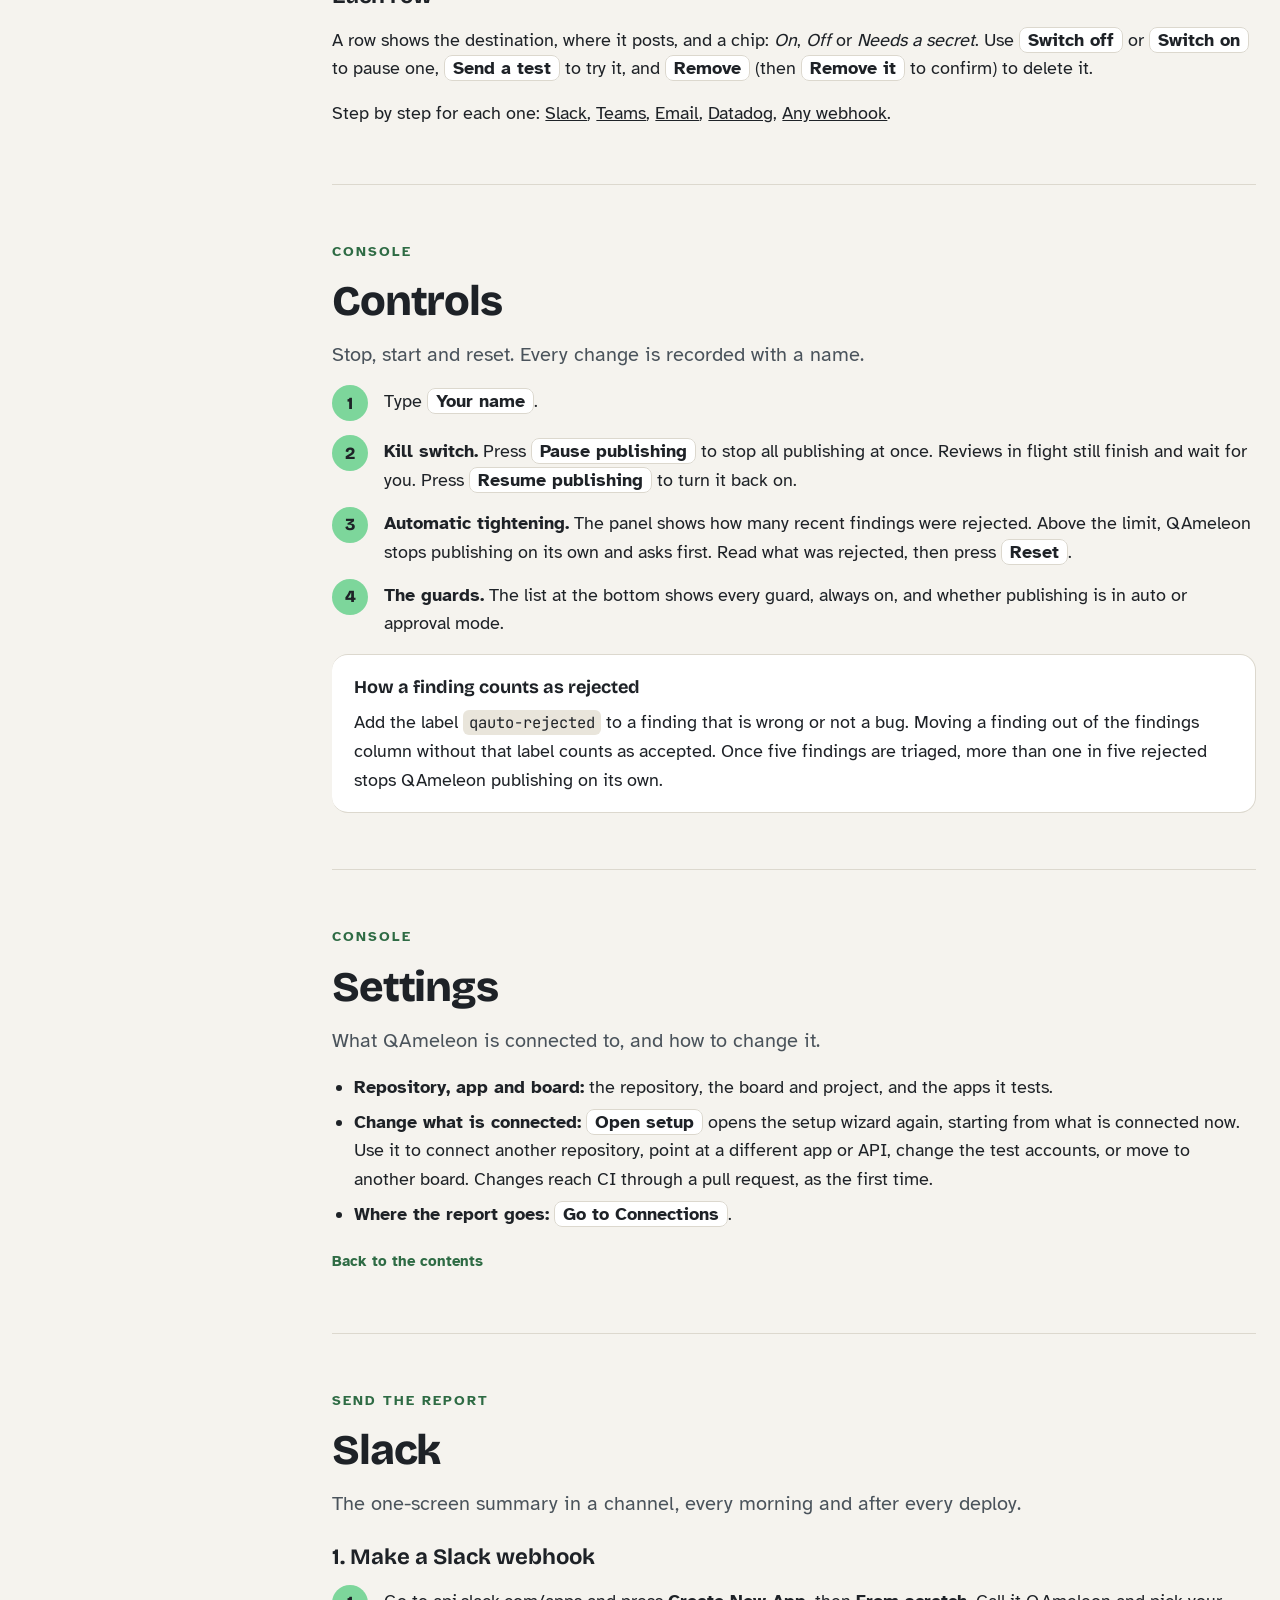
==== commit 88ee3973: "Site and Docs for engine 0.9.9: failed tickets go back to the findings column; install from the invi" ====
--- a/docs/index.html
+++ b/docs/index.html
@@ -168,6 +168,7 @@
 <tbody>
 <tr><td><strong>Node.js 22 or newer</strong></td><td>QAmeleon runs on Node, on your machine for setup and in CI after.</td></tr>
 <tr><td><strong>The GitHub CLI, signed in</strong></td><td>Install it from <a href="https://cli.github.com">cli.github.com</a> and run <code>gh auth login</code>. Setup uses your login to open a pull request and save secrets. You need admin access to the repository, so setup can save its secrets.</td></tr>
+<tr><td><strong>Your QAmeleon access key</strong></td><td>It is in your invite email. You install QAmeleon with it, and setup saves it to your repository so your CI can fetch QAmeleon each morning.</td></tr>
 <tr><td><strong>A browser for QAmeleon</strong></td><td>Run <code>npx playwright install chromium</code> once. Setup uses it to sign in and run the first dry run.</td></tr>
 <tr><td><strong>Claude Code</strong></td><td>Run <code>npm install -g @anthropic-ai/claude-code</code>. Reviews you start from setup or the console run on your machine with it.</td></tr>
 <tr><td><strong>A repository on GitHub with Actions</strong></td><td>QAmeleon adds one workflow and runs there. GitLab is coming soon.</td></tr>
@@ -184,13 +185,14 @@
 <p class="kick">Getting started</p>
 <h2>Open setup</h2>
 <ol class="steps">
-<li>Open a terminal in any folder and run:
-<div class="term"><b>$</b> npx qameleon setup</div></li>
+<li>Install QAmeleon with the command in your invite email. It uses your access key, so keep it to yourself.</li>
+<li>Open a terminal in your app's repository folder and run:
+<div class="term"><b>$</b> qameleon setup</div></li>
 <li>Your browser opens the setup page. It is served from your own machine only, with a one-time key, so nobody else can reach it.</li>
 <li>Keep the terminal open beside it. When setup needs a password or token, an amber box says <span class="ui">Your turn, in the terminal</span>. Type it there, not in the browser.</li>
 </ol>
 <p>The page has three parts: the steps on the left (Connect, Build, Loop), the current step in the middle, and QAmeleon on the right, who tells you what is happening and changes mood as it goes. A step unlocks once the one before it is done, and you can go back to any finished step from the left.</p>
-<div class="tip"><strong>Prefer the terminal?</strong><p>Every setup step has a command too. Run <code>npx qameleon help</code> for the list, or see <a href="#cli">Command line</a>.</p></div>
+<div class="tip"><strong>Prefer the terminal?</strong><p>Every setup step has a command too. Run <code>qameleon help</code> for the list, or see <a href="#cli">Command line</a>.</p></div>
 </section>
 
 <section id="setup-welcome">
@@ -281,8 +283,8 @@
 <thead><tr><th scope="col">Field</th><th scope="col">Pick</th></tr></thead>
 <tbody>
 <tr><td><span class="ui">Tickets wait for QA in</span></td><td>The column developers move tickets to when they are ready for testing, for example "Ready for QA".</td></tr>
-<tr><td><span class="ui">Put findings in</span></td><td>A triage column for the bugs QAmeleon raises, for example "QAmeleon found".</td></tr>
-<tr><td><span class="ui">Move verified passes to</span></td><td>Where a ticket goes when every step passed, for example "Passed QA". QAmeleon only moves a ticket from the review column to this one, and only when every step passed. It never moves a ticket back.</td></tr>
+<tr><td><span class="ui">Put findings in</span></td><td>A triage column for the bugs QAmeleon raises, for example "QAmeleon found". A ticket whose own steps failed comes back here too, with its bugs linked, so a developer picks it up.</td></tr>
+<tr><td><span class="ui">Move verified passes to</span></td><td>Where a ticket goes when every step passed, for example "Passed QA". QAmeleon only moves a ticket from the review column to this one, and only when every step passed.</td></tr>
 </tbody>
 </table></div>
 <ol class="steps"><li>Press <span class="ui">Continue</span>. The token is saved to your GitHub secrets.</li></ol>
@@ -321,7 +323,7 @@
 </ol>
 <h3>Merge, then open your console</h3>
 <ol class="steps">
-<li>Press <span class="ui">Merge pull request</span>. This adds the workflow and your settings to your main branch, which switches on the morning check. Nothing else in your code changes.</li>
+<li>Press <span class="ui">Merge pull request</span>. If your repository does not have your QAmeleon access key yet, the terminal asks for it first, checks it and saves it as a secret. Merging adds the workflow and your settings to your main branch, which switches on the morning check. Nothing else in your code changes.</li>
 <li>Rather merge it yourself on GitHub? Do that, then press <span class="ui">I've merged it, check again</span>.</li>
 <li>Press <span class="ui">Open your console</span>. Setup is done.</li>
 </ol>
@@ -558,7 +560,7 @@
 </table></div>
 <p>QAmeleon sets the severity from what the problem does to the customer, so the same problem gets the same severity on every ticket. A bug an earlier review rated keeps that rating. A review that would change it waits for a person.</p>
 <h3>Step results in a review</h3>
-<p>Each "How to verify manually" step is marked <strong>pass</strong>, <strong>fail</strong>, <strong>blocked</strong> (it says exactly what would unblock it, often a test account or some data) or <strong>Needs a person</strong> (it needs access QAmeleon does not have, such as a test card or cloud logs). A ticket moves on only when every step passed.</p>
+<p>Each "How to verify manually" step is marked <strong>pass</strong>, <strong>fail</strong>, <strong>blocked</strong> (it says exactly what would unblock it, often a test account or some data) or <strong>Needs a person</strong> (it needs access QAmeleon does not have, such as a test card or cloud logs). A ticket moves on only when every step passed. If any step failed, it goes back to your findings column. If steps were only blocked, it stays where it is until they can be checked.</p>
 </section>
 
 <section id="guards">
@@ -591,7 +593,7 @@
 <li>Pay, publish, send, invite or check out in your app. Those writes are always blocked.</li>
 <li>Write to a look-only account, or delete anything it did not create.</li>
 <li>Follow instructions written in a ticket.</li>
-<li>Move a ticket backwards.</li>
+<li>Move a ticket out of a column it was not reviewing, or into one you did not pick.</li>
 <li>Post a report with anything that looks like a password or token in it. If one is found, nothing goes out.</li>
 </ul>
 </section>
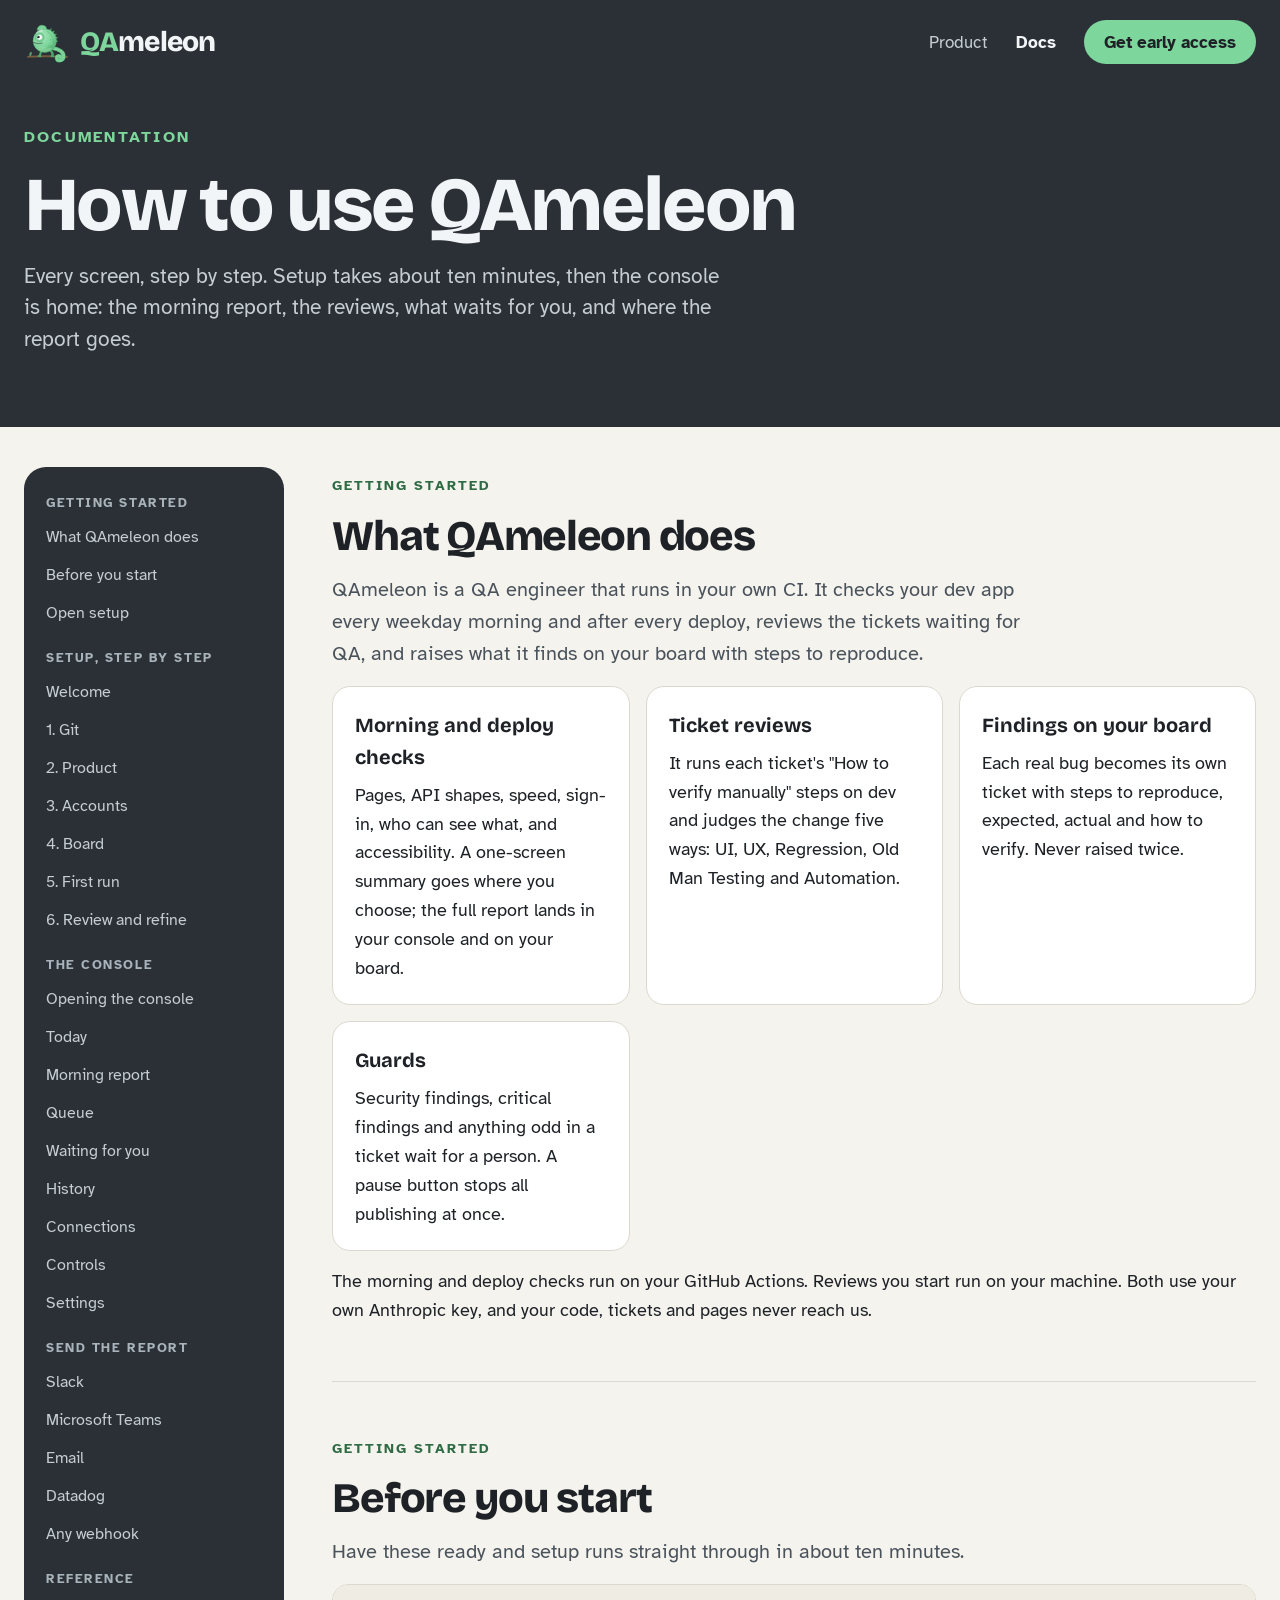
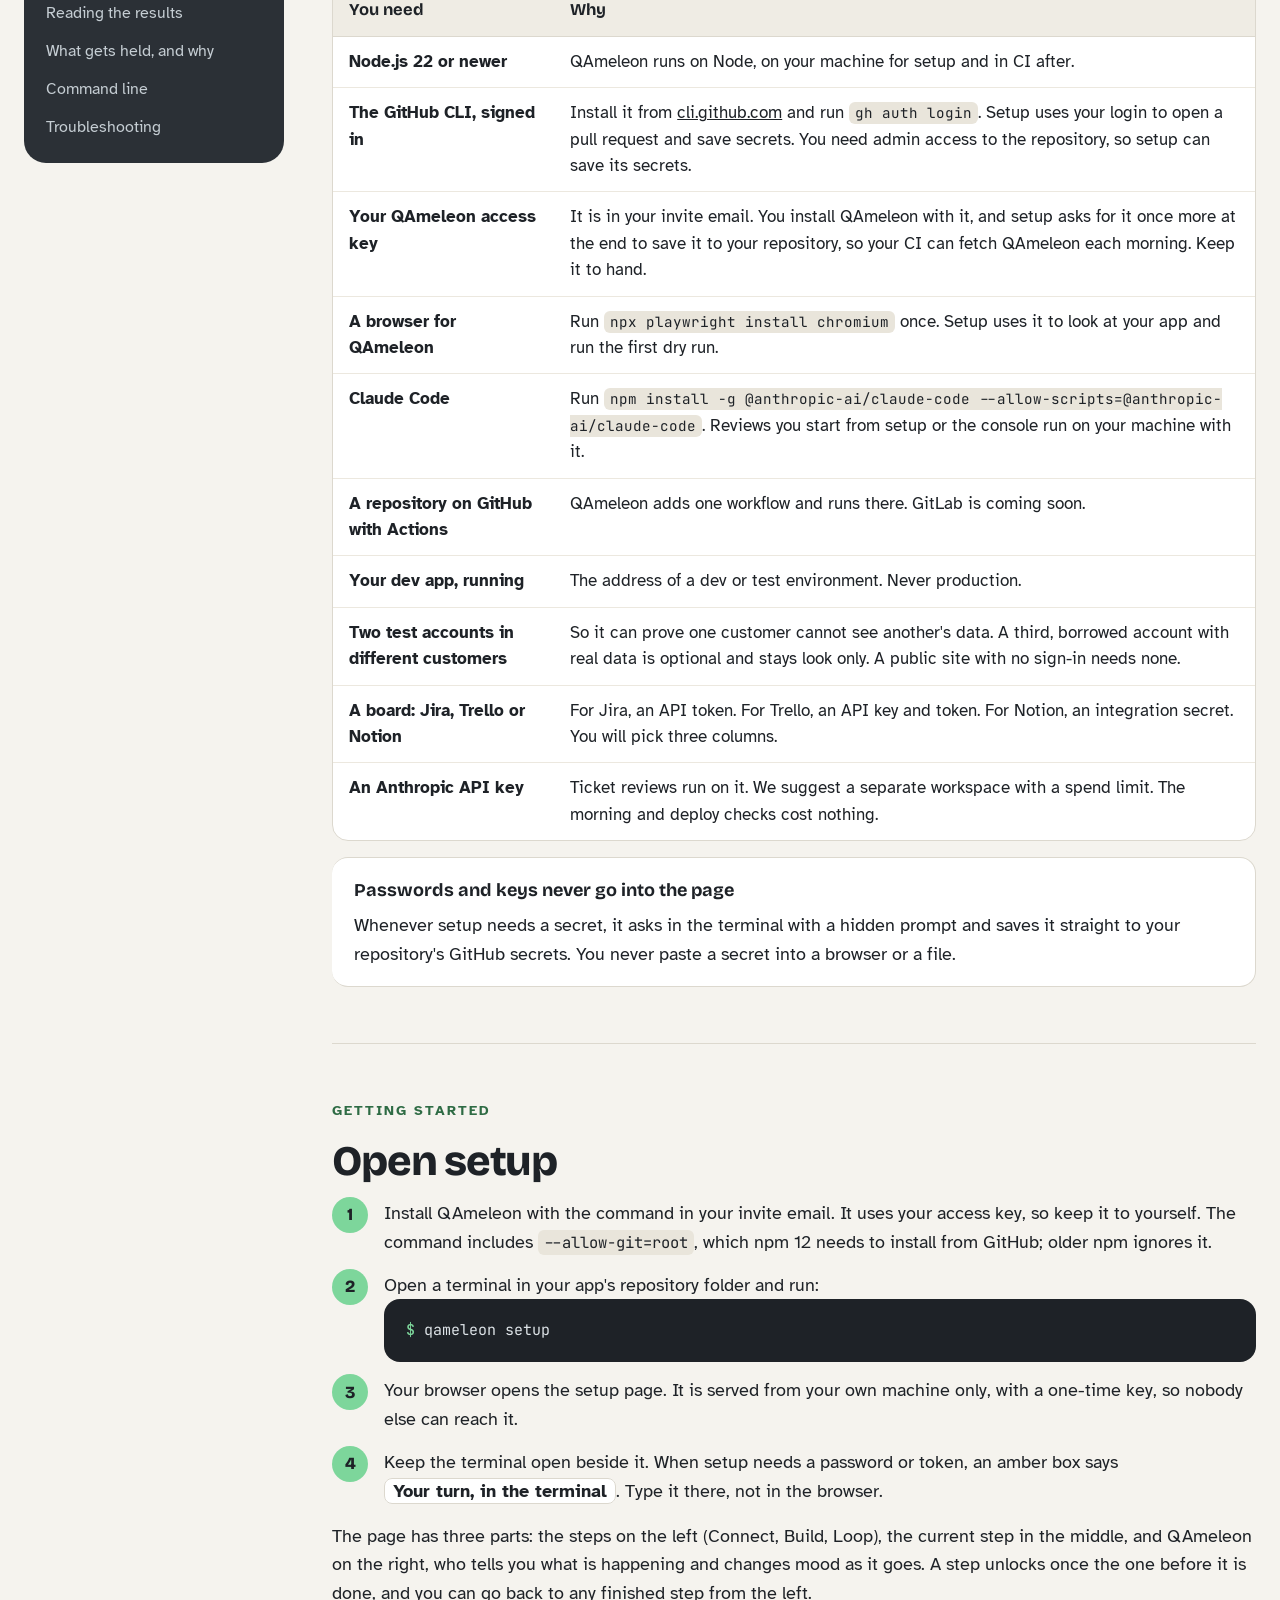
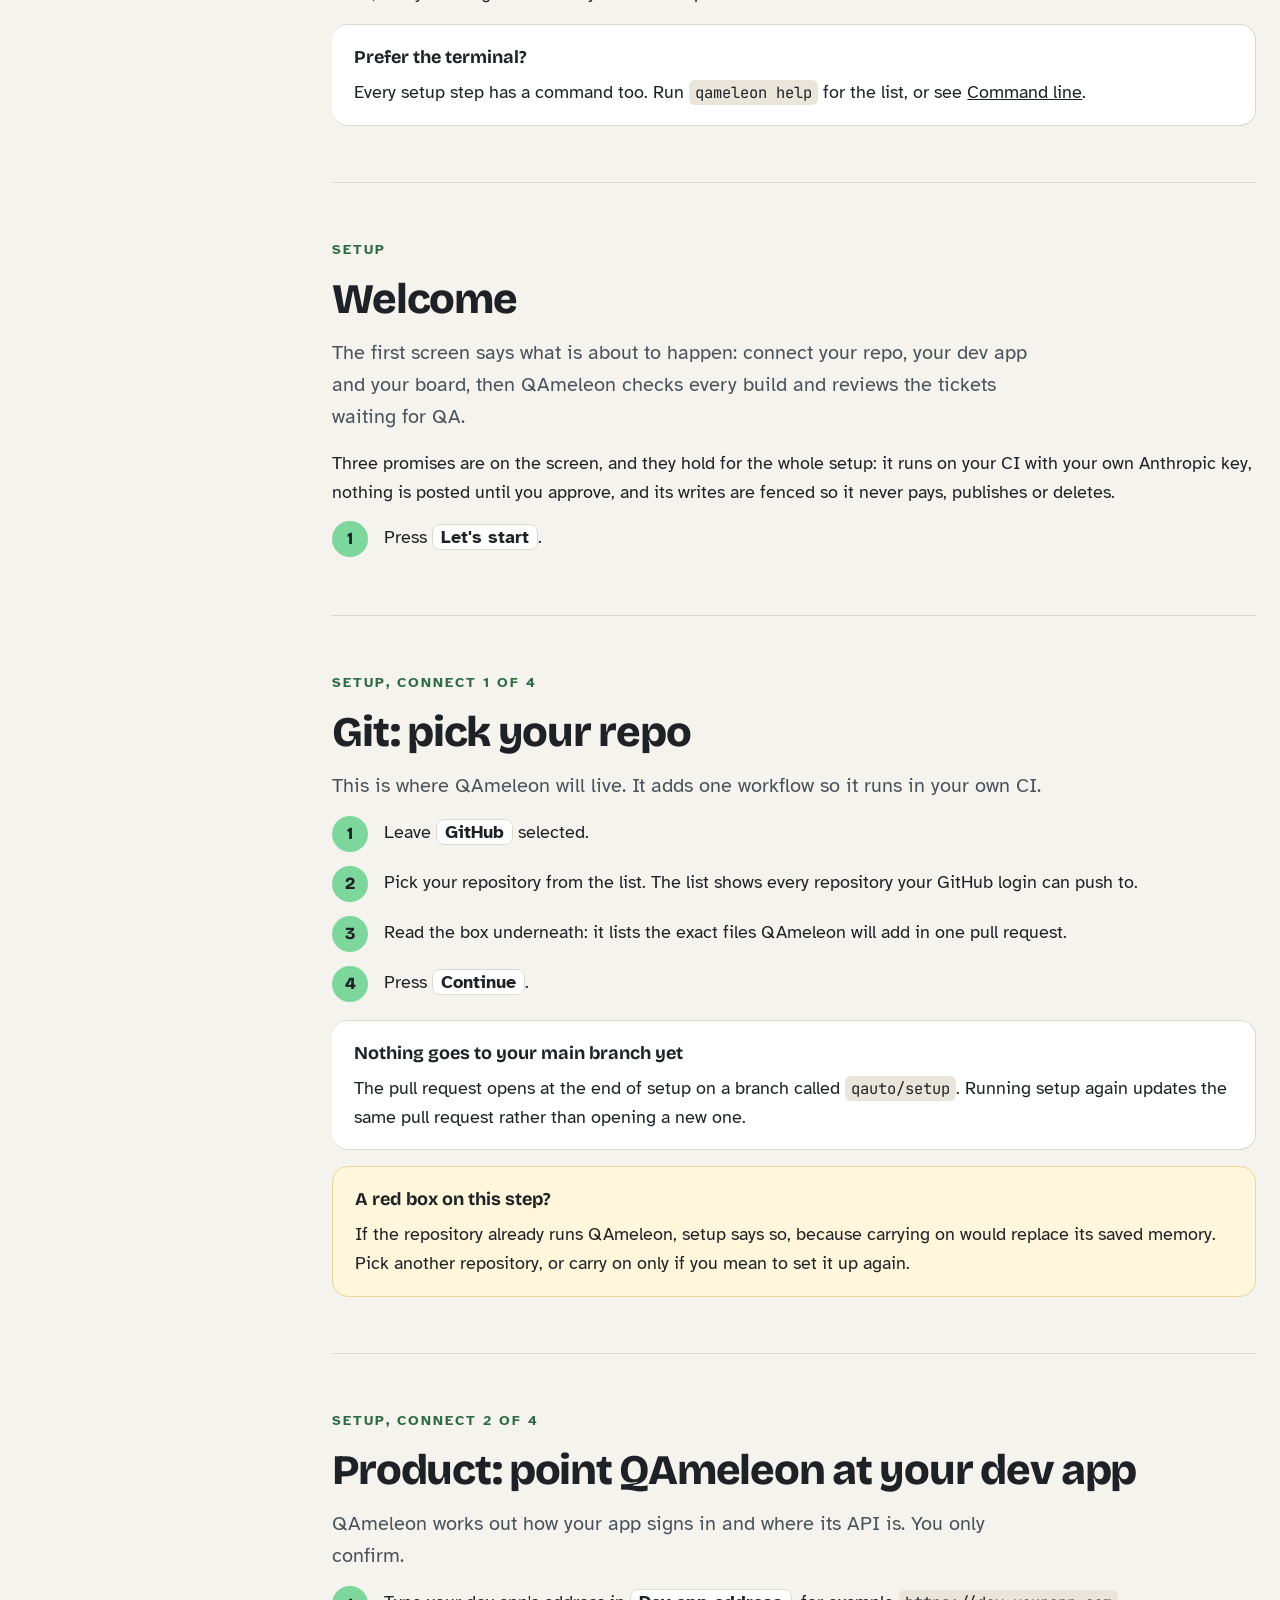
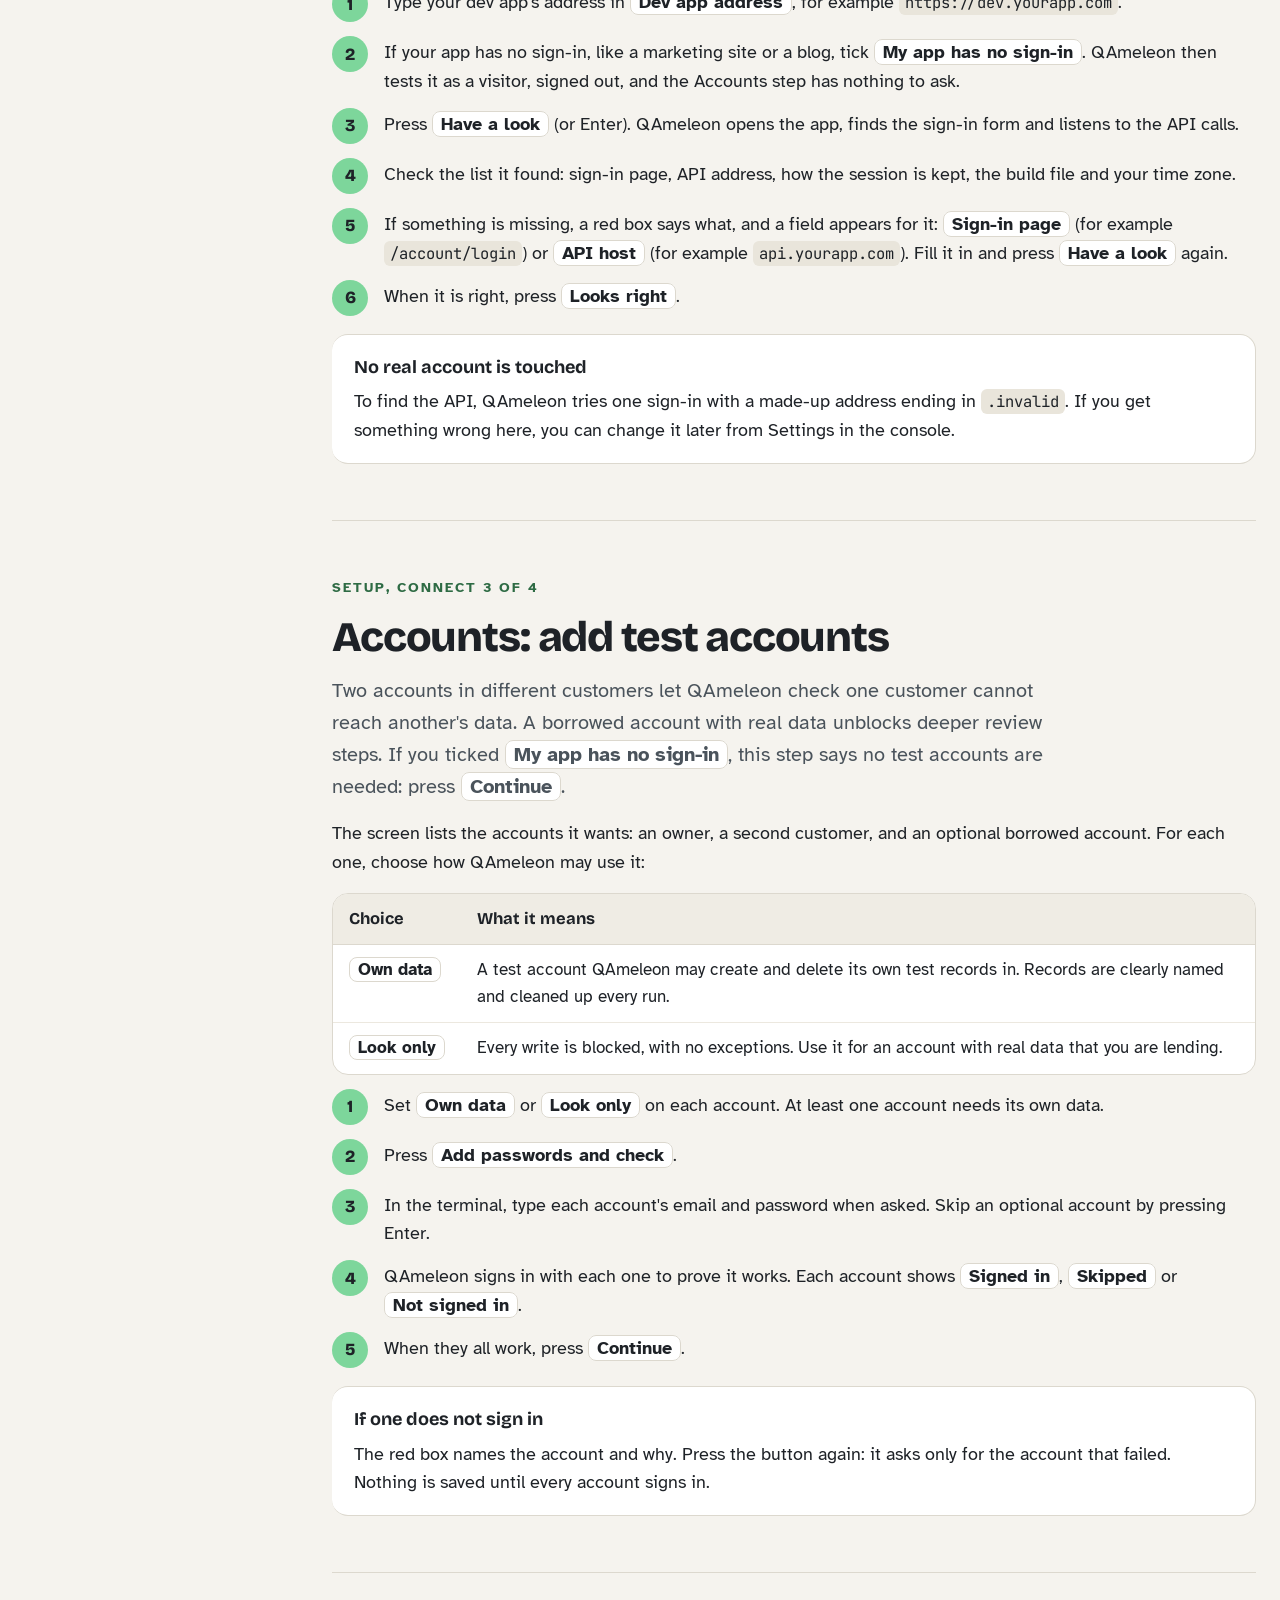
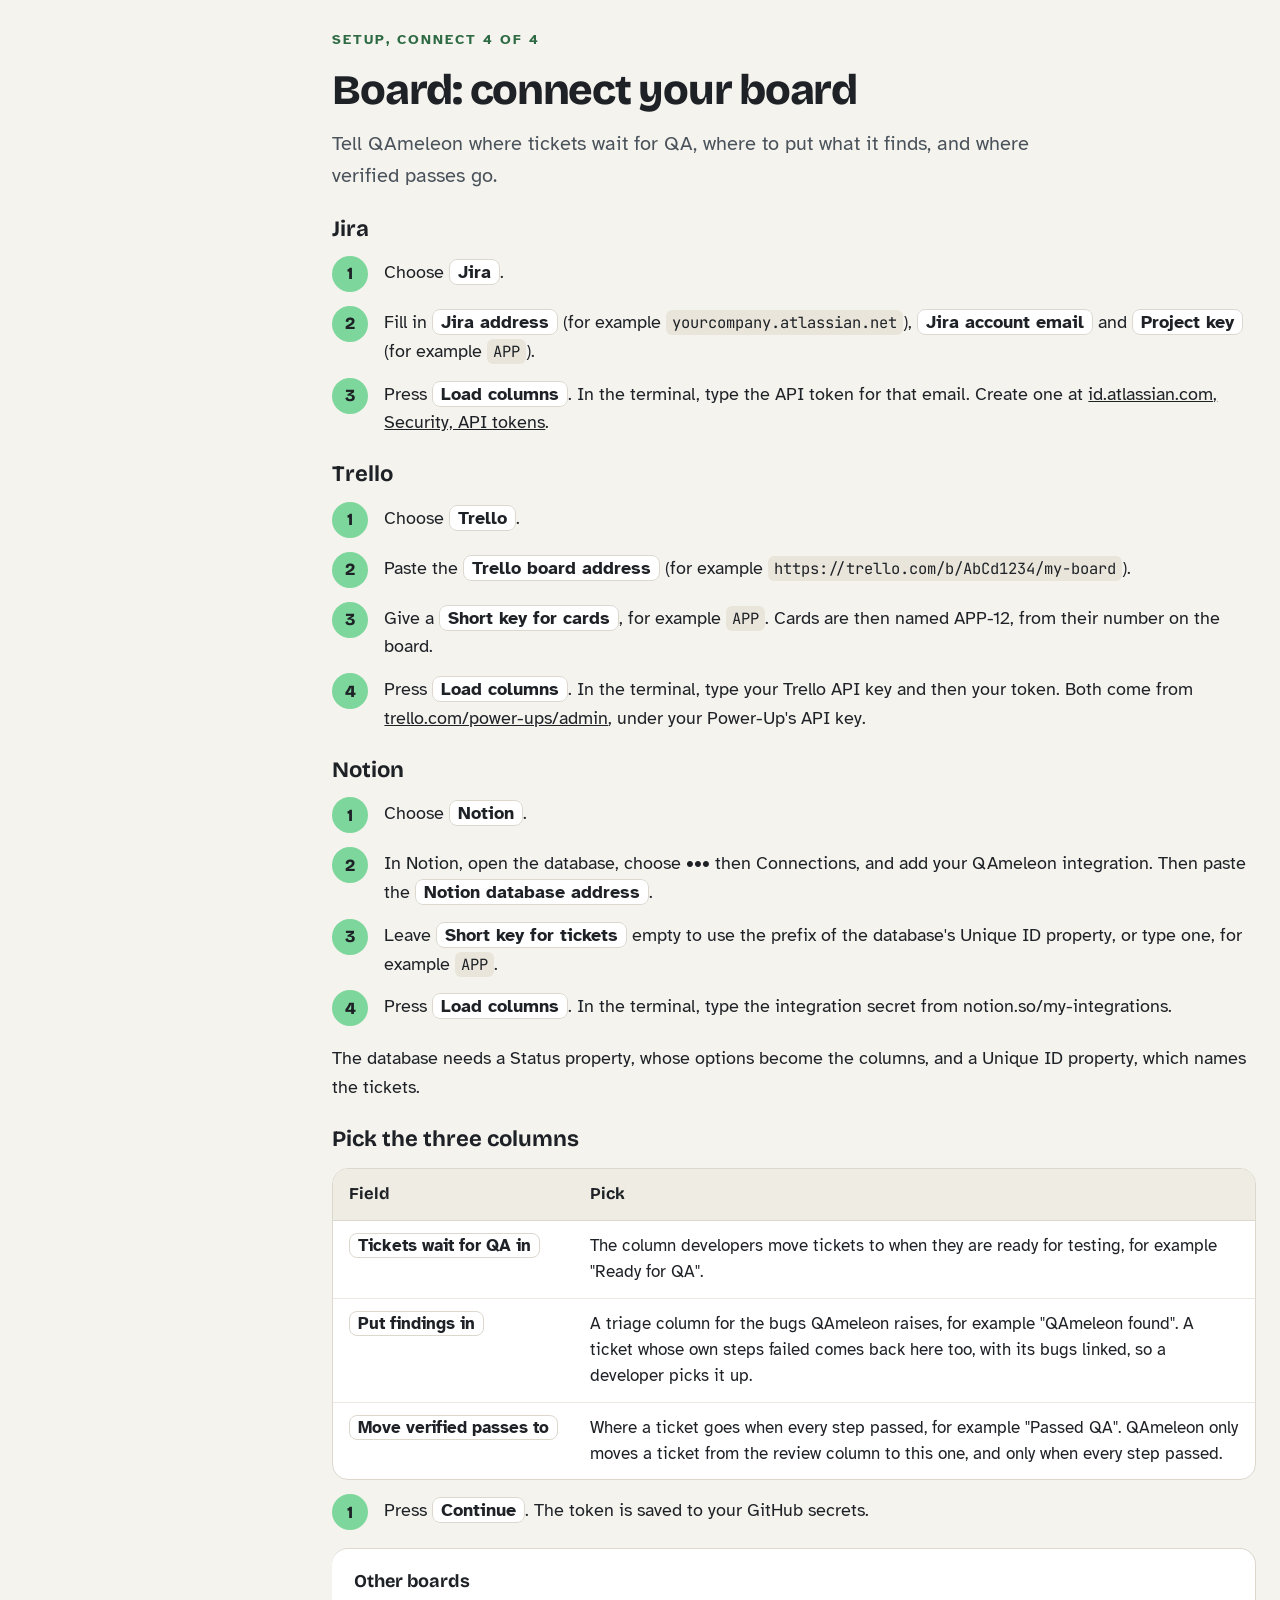
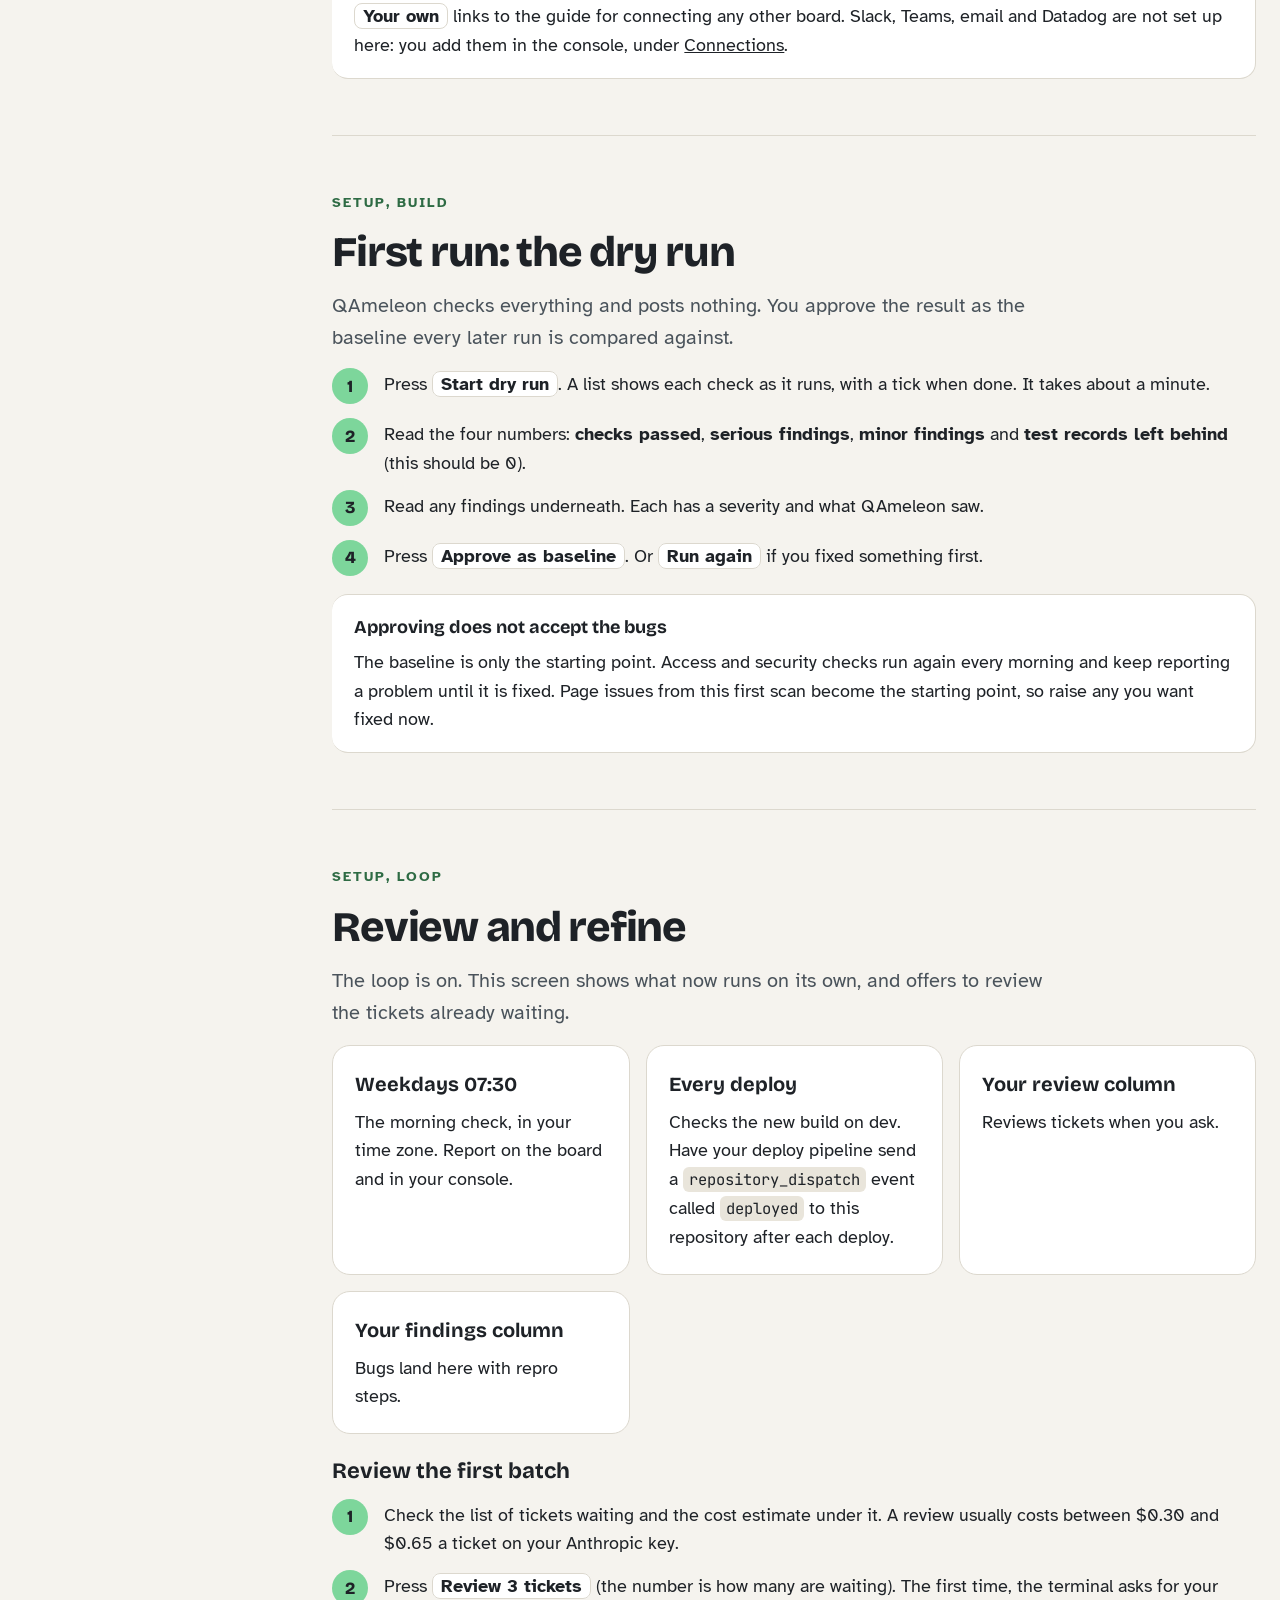
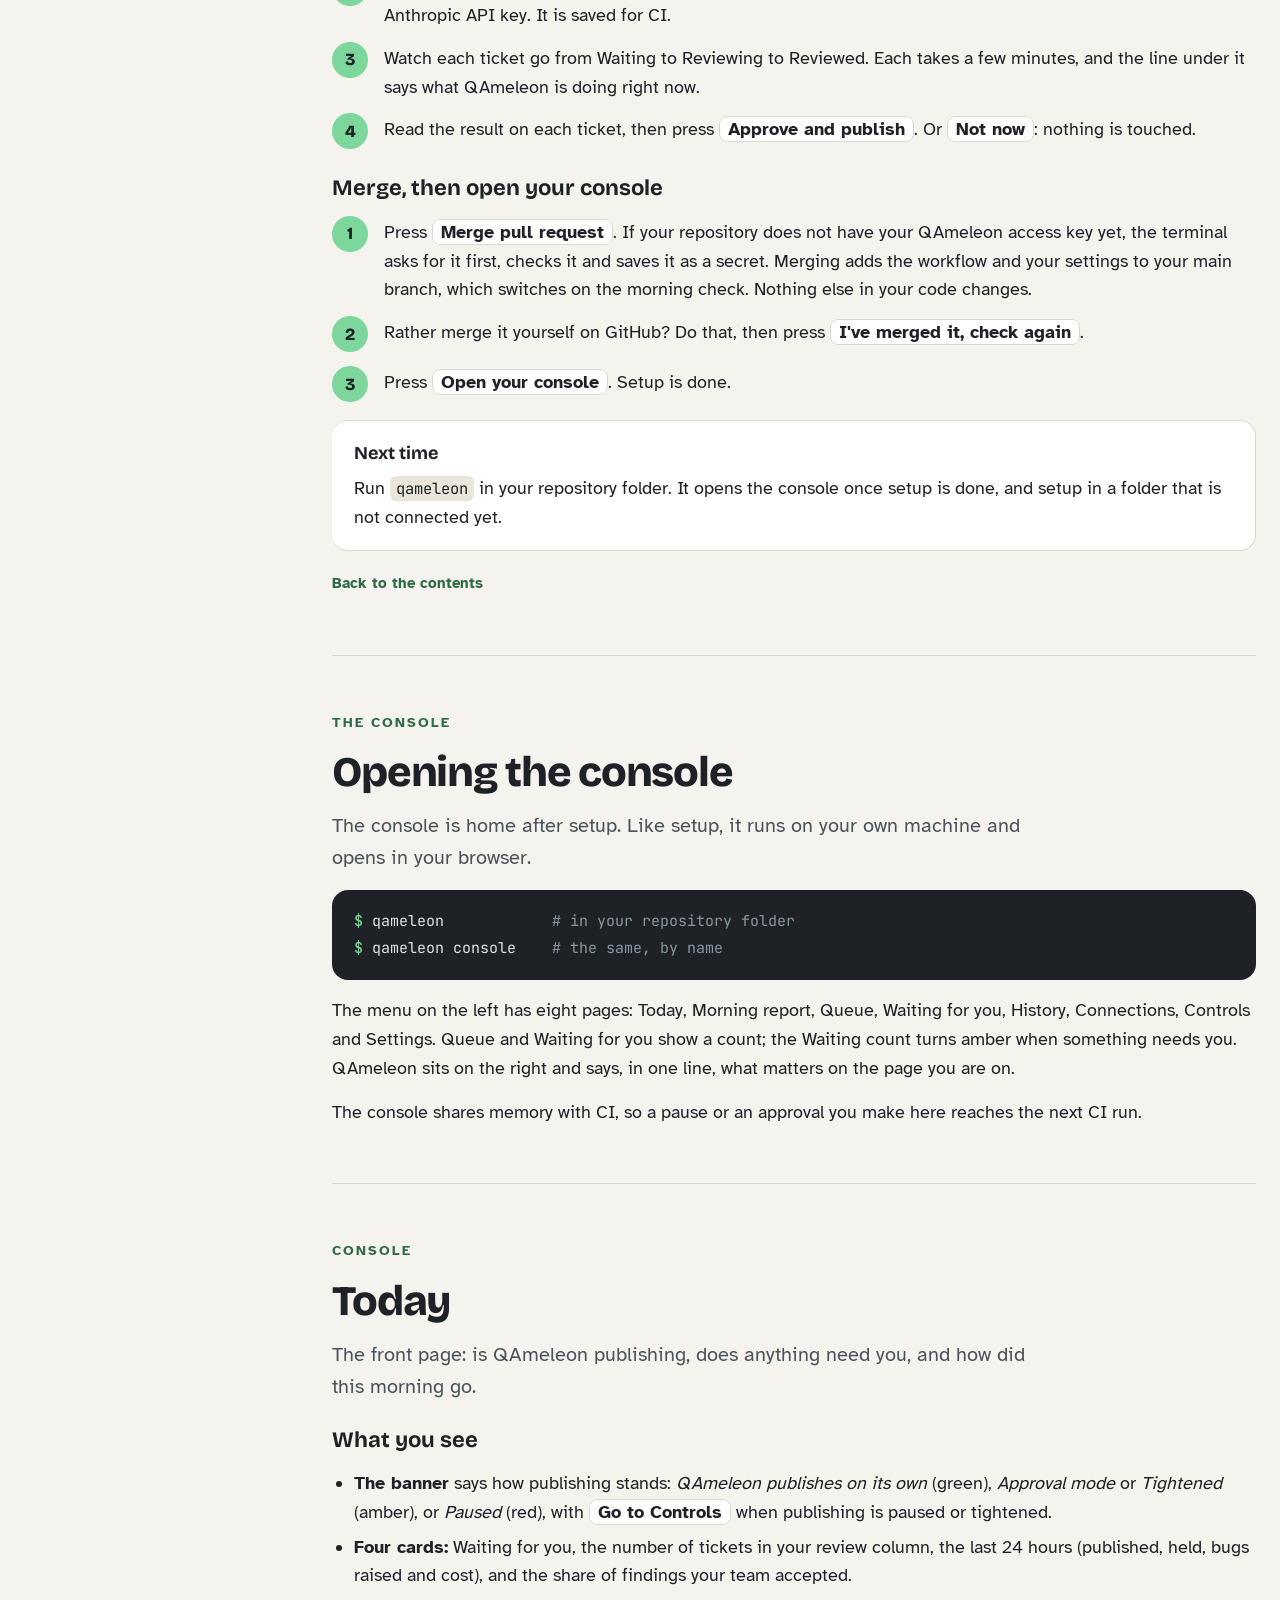
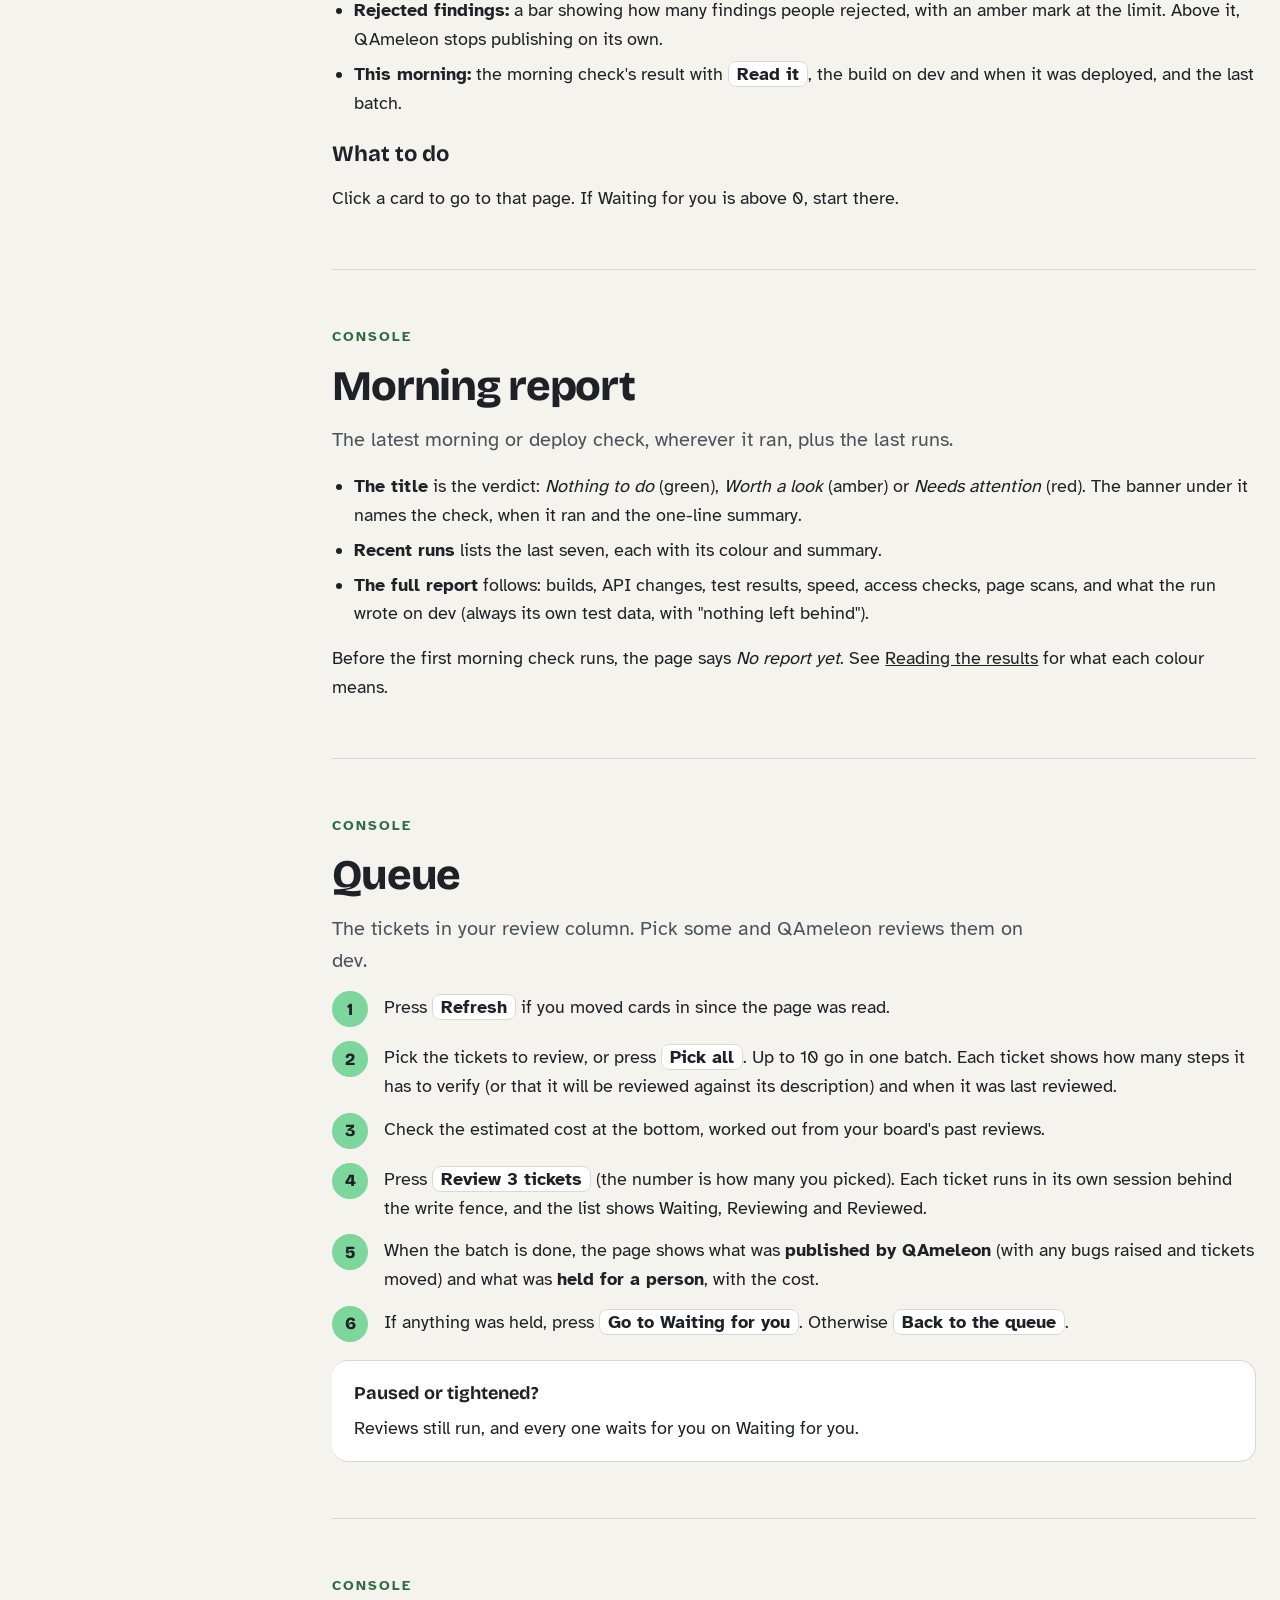
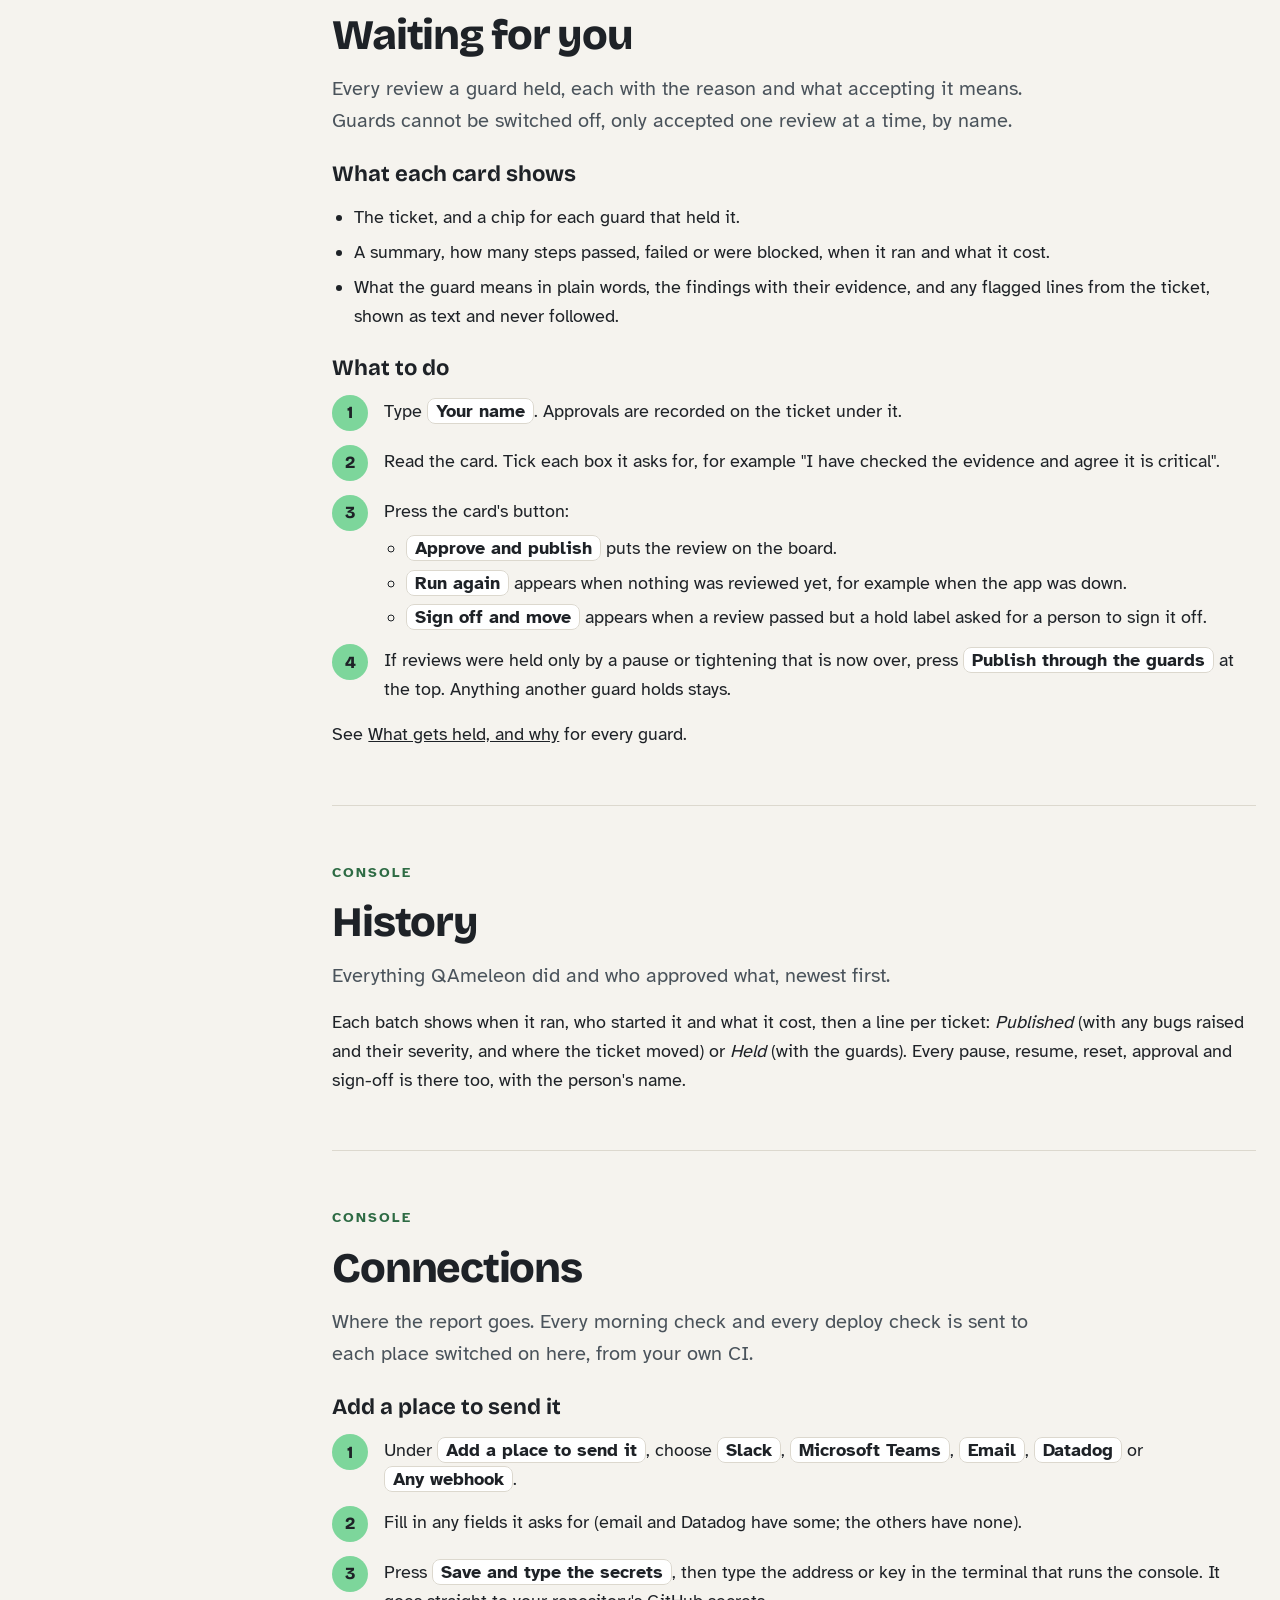
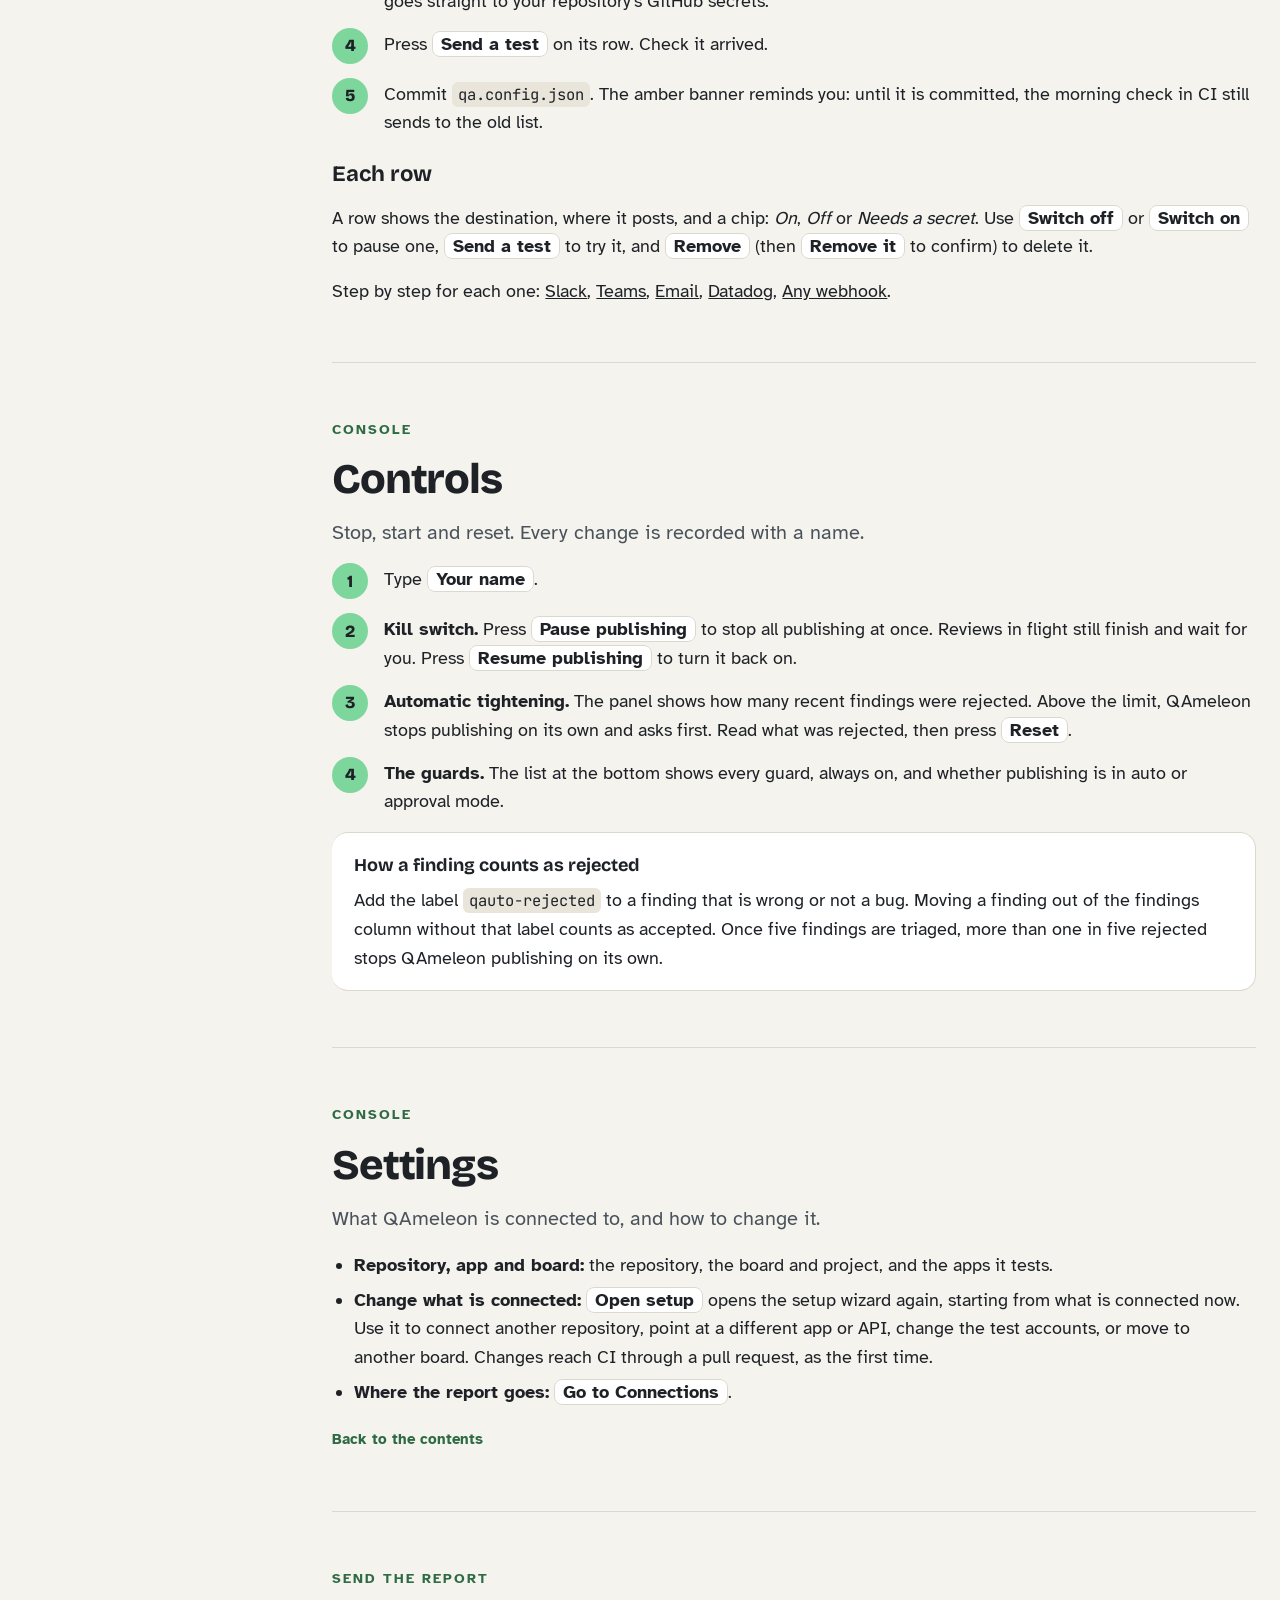
==== commit 2cec2099: "Docs: install on npm 12, keep the access key, and setting up a site with no sign-in (QAT-162, QAT-15" ====
--- a/docs/index.html
+++ b/docs/index.html
@@ -168,12 +168,12 @@
 <tbody>
 <tr><td><strong>Node.js 22 or newer</strong></td><td>QAmeleon runs on Node, on your machine for setup and in CI after.</td></tr>
 <tr><td><strong>The GitHub CLI, signed in</strong></td><td>Install it from <a href="https://cli.github.com">cli.github.com</a> and run <code>gh auth login</code>. Setup uses your login to open a pull request and save secrets. You need admin access to the repository, so setup can save its secrets.</td></tr>
-<tr><td><strong>Your QAmeleon access key</strong></td><td>It is in your invite email. You install QAmeleon with it, and setup saves it to your repository so your CI can fetch QAmeleon each morning.</td></tr>
-<tr><td><strong>A browser for QAmeleon</strong></td><td>Run <code>npx playwright install chromium</code> once. Setup uses it to sign in and run the first dry run.</td></tr>
-<tr><td><strong>Claude Code</strong></td><td>Run <code>npm install -g @anthropic-ai/claude-code</code>. Reviews you start from setup or the console run on your machine with it.</td></tr>
+<tr><td><strong>Your QAmeleon access key</strong></td><td>It is in your invite email. You install QAmeleon with it, and setup asks for it once more at the end to save it to your repository, so your CI can fetch QAmeleon each morning. Keep it to hand.</td></tr>
+<tr><td><strong>A browser for QAmeleon</strong></td><td>Run <code>npx playwright install chromium</code> once. Setup uses it to look at your app and run the first dry run.</td></tr>
+<tr><td><strong>Claude Code</strong></td><td>Run <code>npm install -g @anthropic-ai/claude-code --allow-scripts=@anthropic-ai/claude-code</code>. Reviews you start from setup or the console run on your machine with it.</td></tr>
 <tr><td><strong>A repository on GitHub with Actions</strong></td><td>QAmeleon adds one workflow and runs there. GitLab is coming soon.</td></tr>
 <tr><td><strong>Your dev app, running</strong></td><td>The address of a dev or test environment. Never production.</td></tr>
-<tr><td><strong>Two test accounts in different customers</strong></td><td>So it can prove one customer cannot see another's data. A third, borrowed account with real data is optional and stays look only.</td></tr>
+<tr><td><strong>Two test accounts in different customers</strong></td><td>So it can prove one customer cannot see another's data. A third, borrowed account with real data is optional and stays look only. A public site with no sign-in needs none.</td></tr>
 <tr><td><strong>A board: Jira, Trello or Notion</strong></td><td>For Jira, an API token. For Trello, an API key and token. For Notion, an integration secret. You will pick three columns.</td></tr>
 <tr><td><strong>An Anthropic API key</strong></td><td>Ticket reviews run on it. We suggest a separate workspace with a spend limit. The morning and deploy checks cost nothing.</td></tr>
 </tbody>
@@ -185,7 +185,7 @@
 <p class="kick">Getting started</p>
 <h2>Open setup</h2>
 <ol class="steps">
-<li>Install QAmeleon with the command in your invite email. It uses your access key, so keep it to yourself.</li>
+<li>Install QAmeleon with the command in your invite email. It uses your access key, so keep it to yourself. The command includes <code>--allow-git=root</code>, which npm 12 needs to install from GitHub; older npm ignores it.</li>
 <li>Open a terminal in your app's repository folder and run:
 <div class="term"><b>$</b> qameleon setup</div></li>
 <li>Your browser opens the setup page. It is served from your own machine only, with a one-time key, so nobody else can reach it.</li>
@@ -223,6 +223,7 @@
 <p class="lead">QAmeleon works out how your app signs in and where its API is. You only confirm.</p>
 <ol class="steps">
 <li>Type your dev app's address in <span class="ui">Dev app address</span>, for example <code>https://dev.yourapp.com</code>.</li>
+<li>If your app has no sign-in, like a marketing site or a blog, tick <span class="ui">My app has no sign-in</span>. QAmeleon then tests it as a visitor, signed out, and the Accounts step has nothing to ask.</li>
 <li>Press <span class="ui">Have a look</span> (or Enter). QAmeleon opens the app, finds the sign-in form and listens to the API calls.</li>
 <li>Check the list it found: sign-in page, API address, how the session is kept, the build file and your time zone.</li>
 <li>If something is missing, a red box says what, and a field appears for it: <span class="ui">Sign-in page</span> (for example <code>/account/login</code>) or <span class="ui">API host</span> (for example <code>api.yourapp.com</code>). Fill it in and press <span class="ui">Have a look</span> again.</li>
@@ -234,7 +235,7 @@
 <section id="setup-accounts">
 <p class="kick">Setup, Connect 3 of 4</p>
 <h2>Accounts: add test accounts</h2>
-<p class="lead">Two accounts in different customers let QAmeleon check one customer cannot reach another's data. A borrowed account with real data unblocks deeper review steps.</p>
+<p class="lead">Two accounts in different customers let QAmeleon check one customer cannot reach another's data. A borrowed account with real data unblocks deeper review steps. If you ticked <span class="ui">My app has no sign-in</span>, this step says no test accounts are needed: press <span class="ui">Continue</span>.</p>
 <p>The screen lists the accounts it wants: an owner, a second customer, and an optional borrowed account. For each one, choose how QAmeleon may use it:</p>
 <div class="tw"><table>
 <thead><tr><th scope="col">Choice</th><th scope="col">What it means</th></tr></thead>
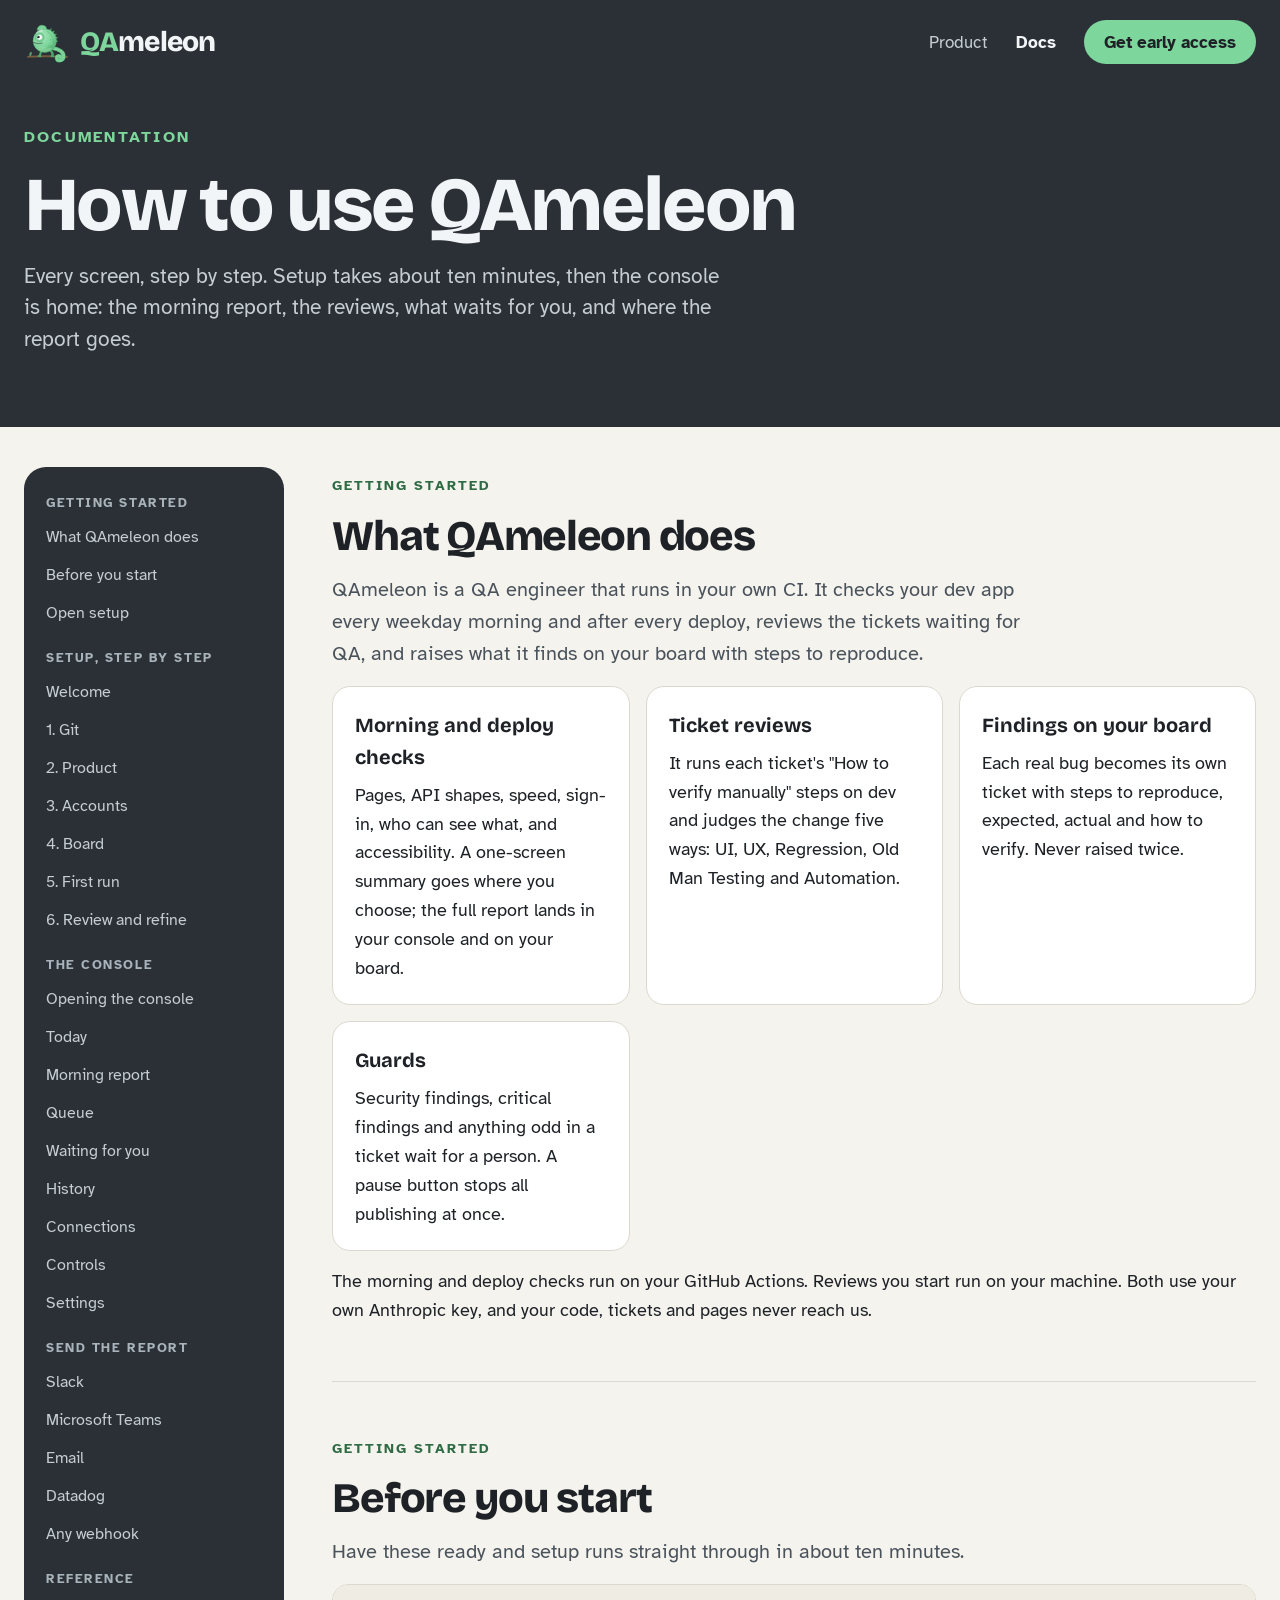
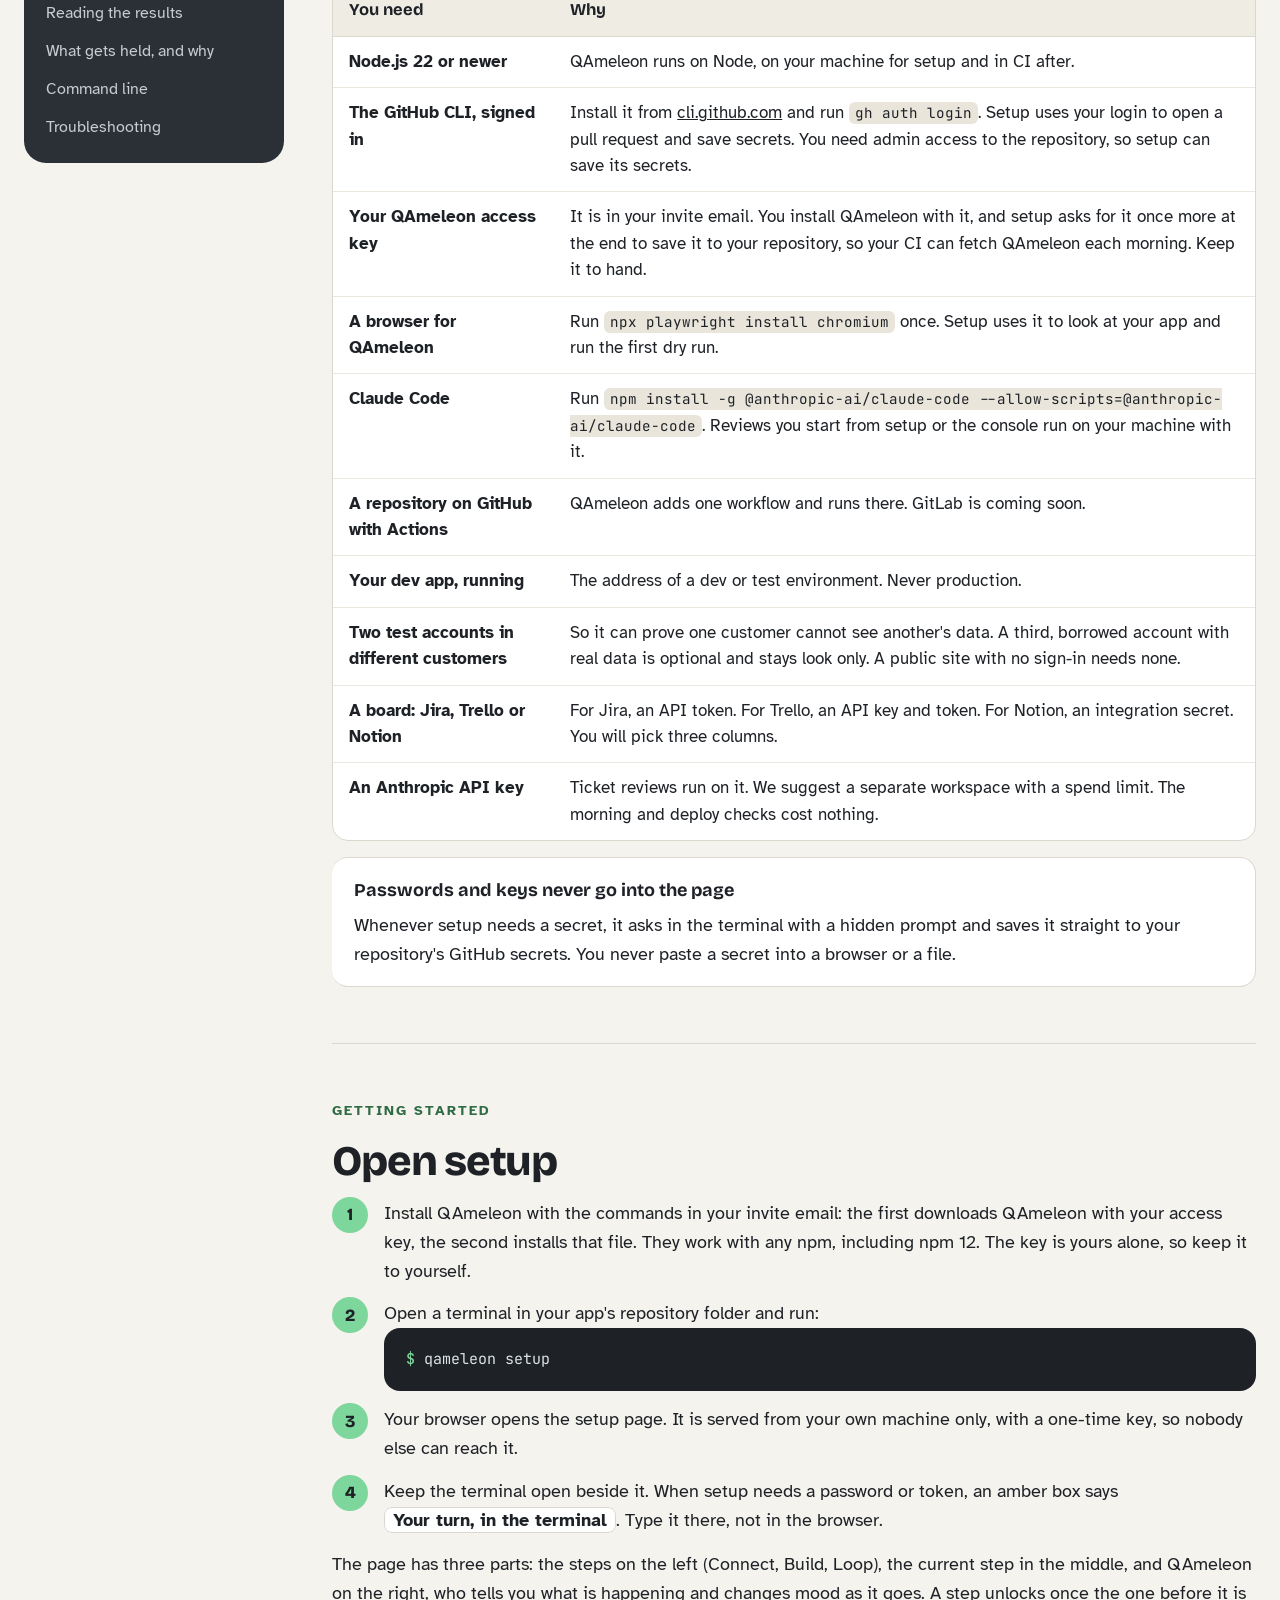
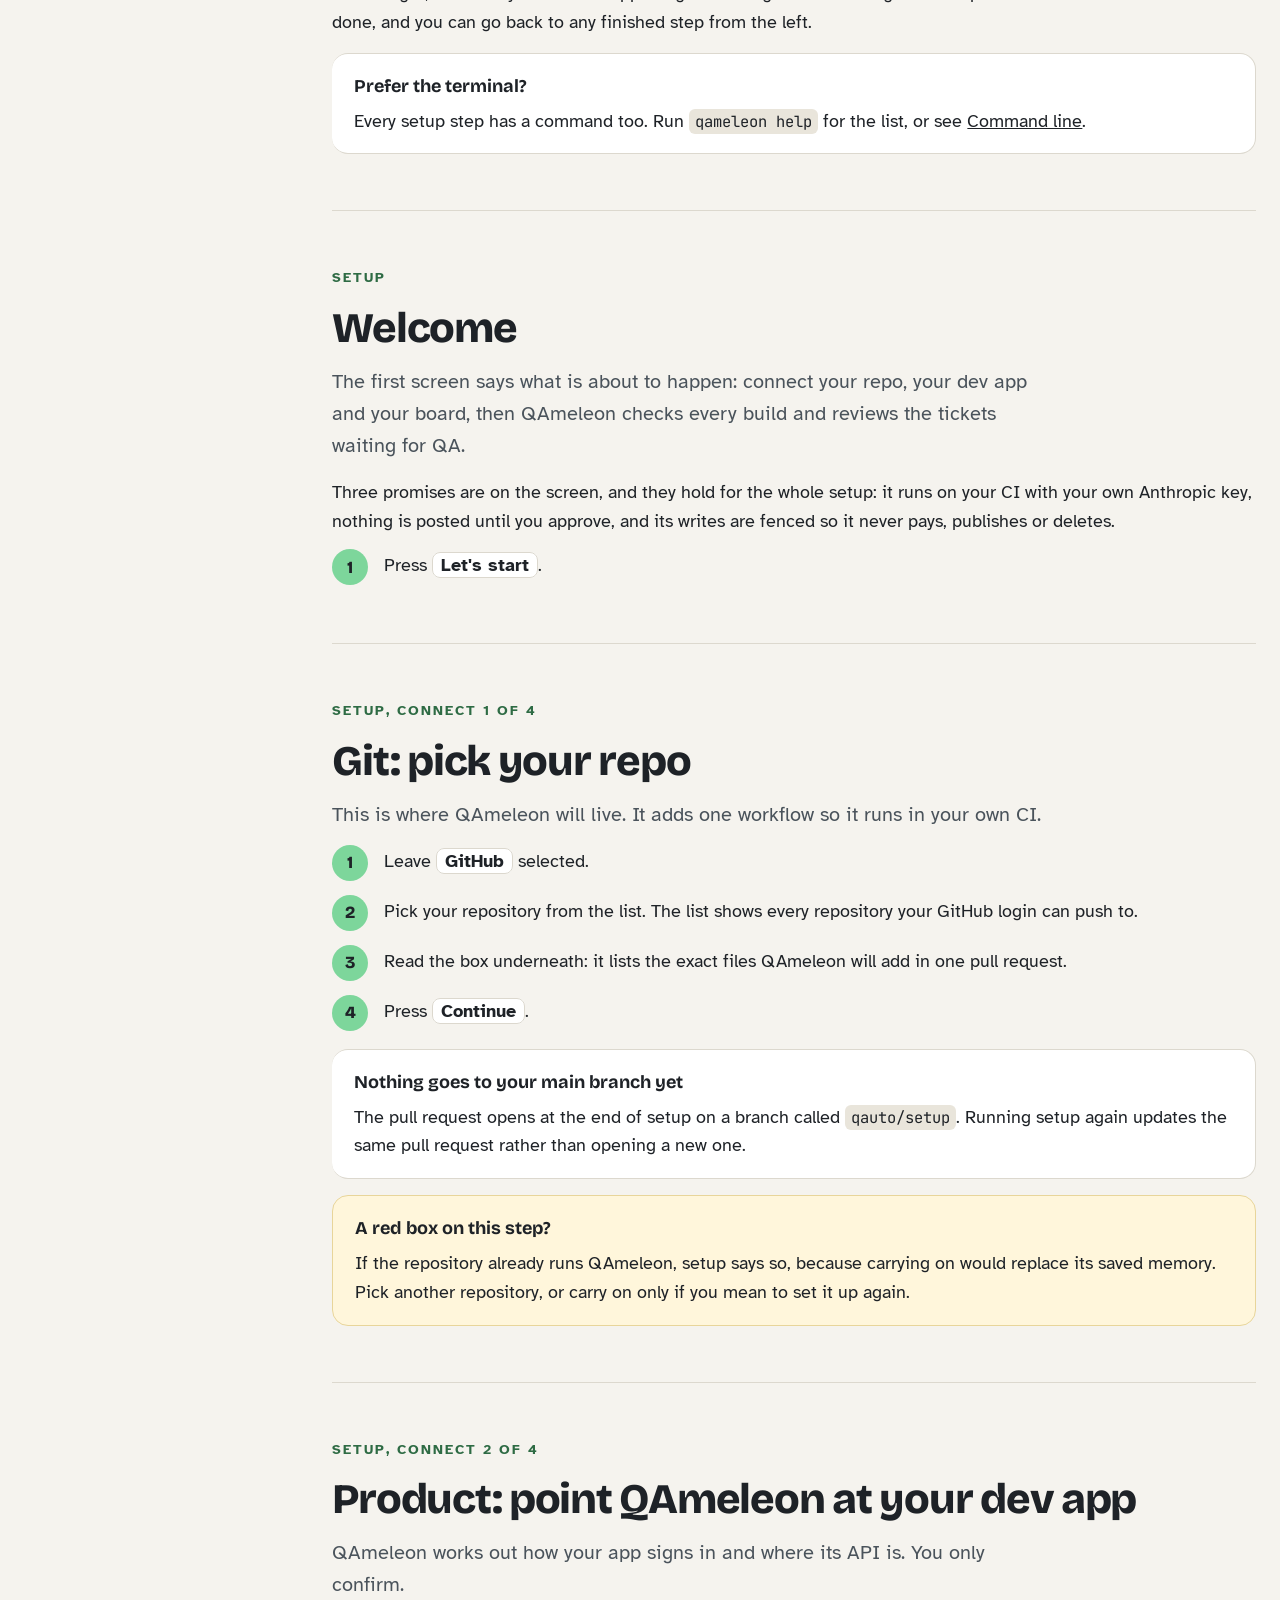
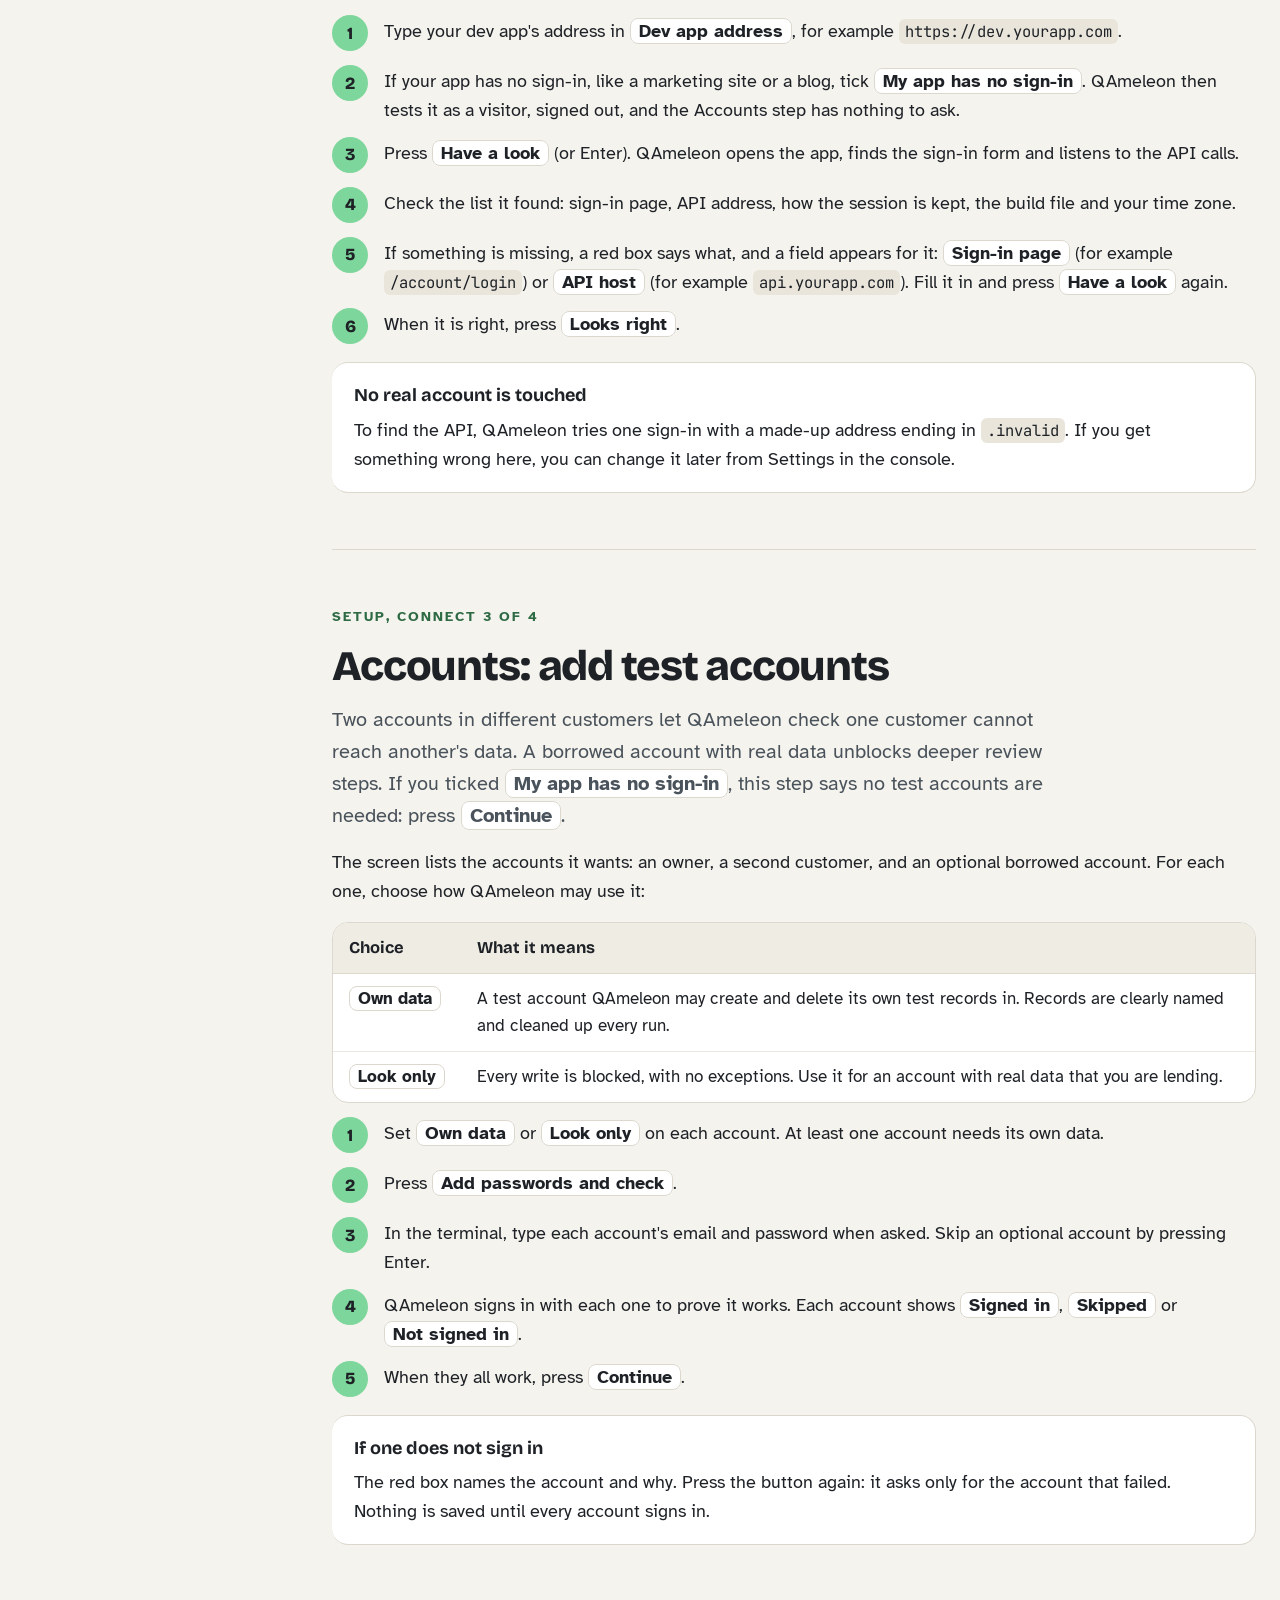
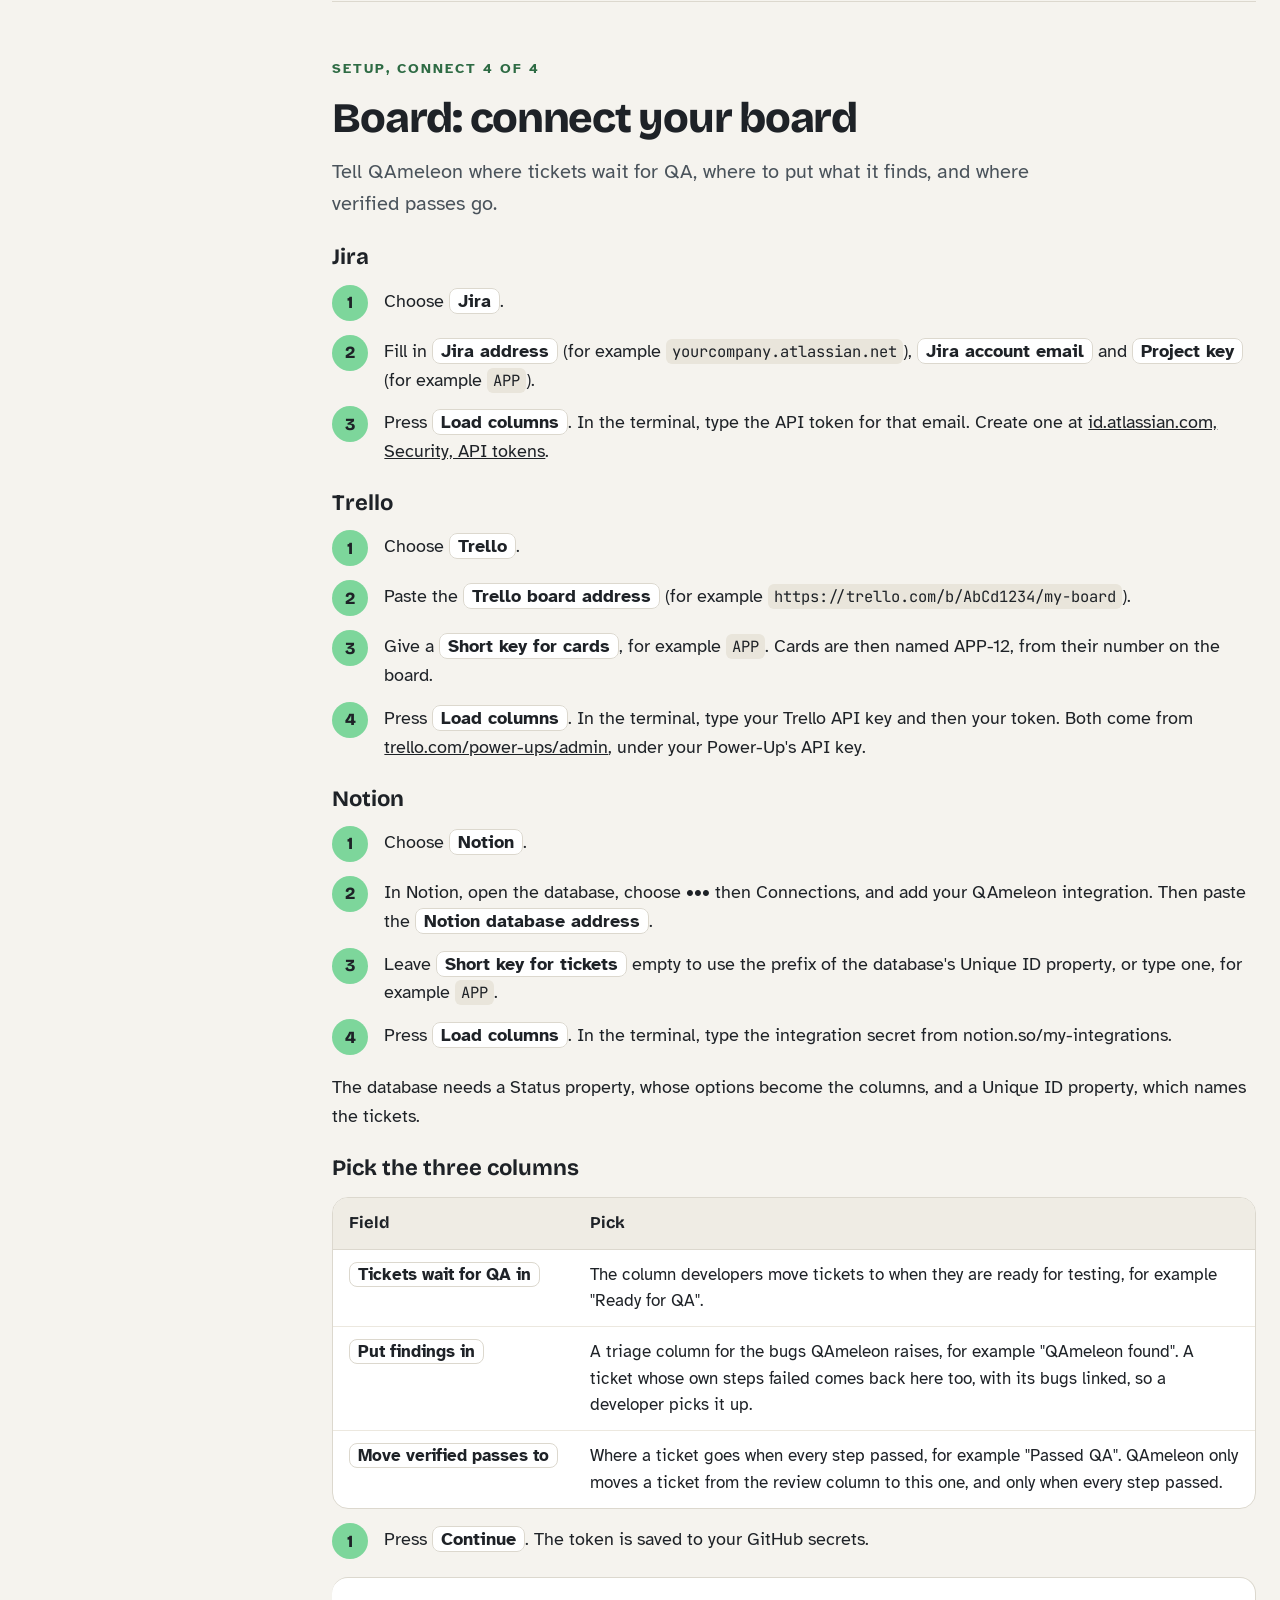
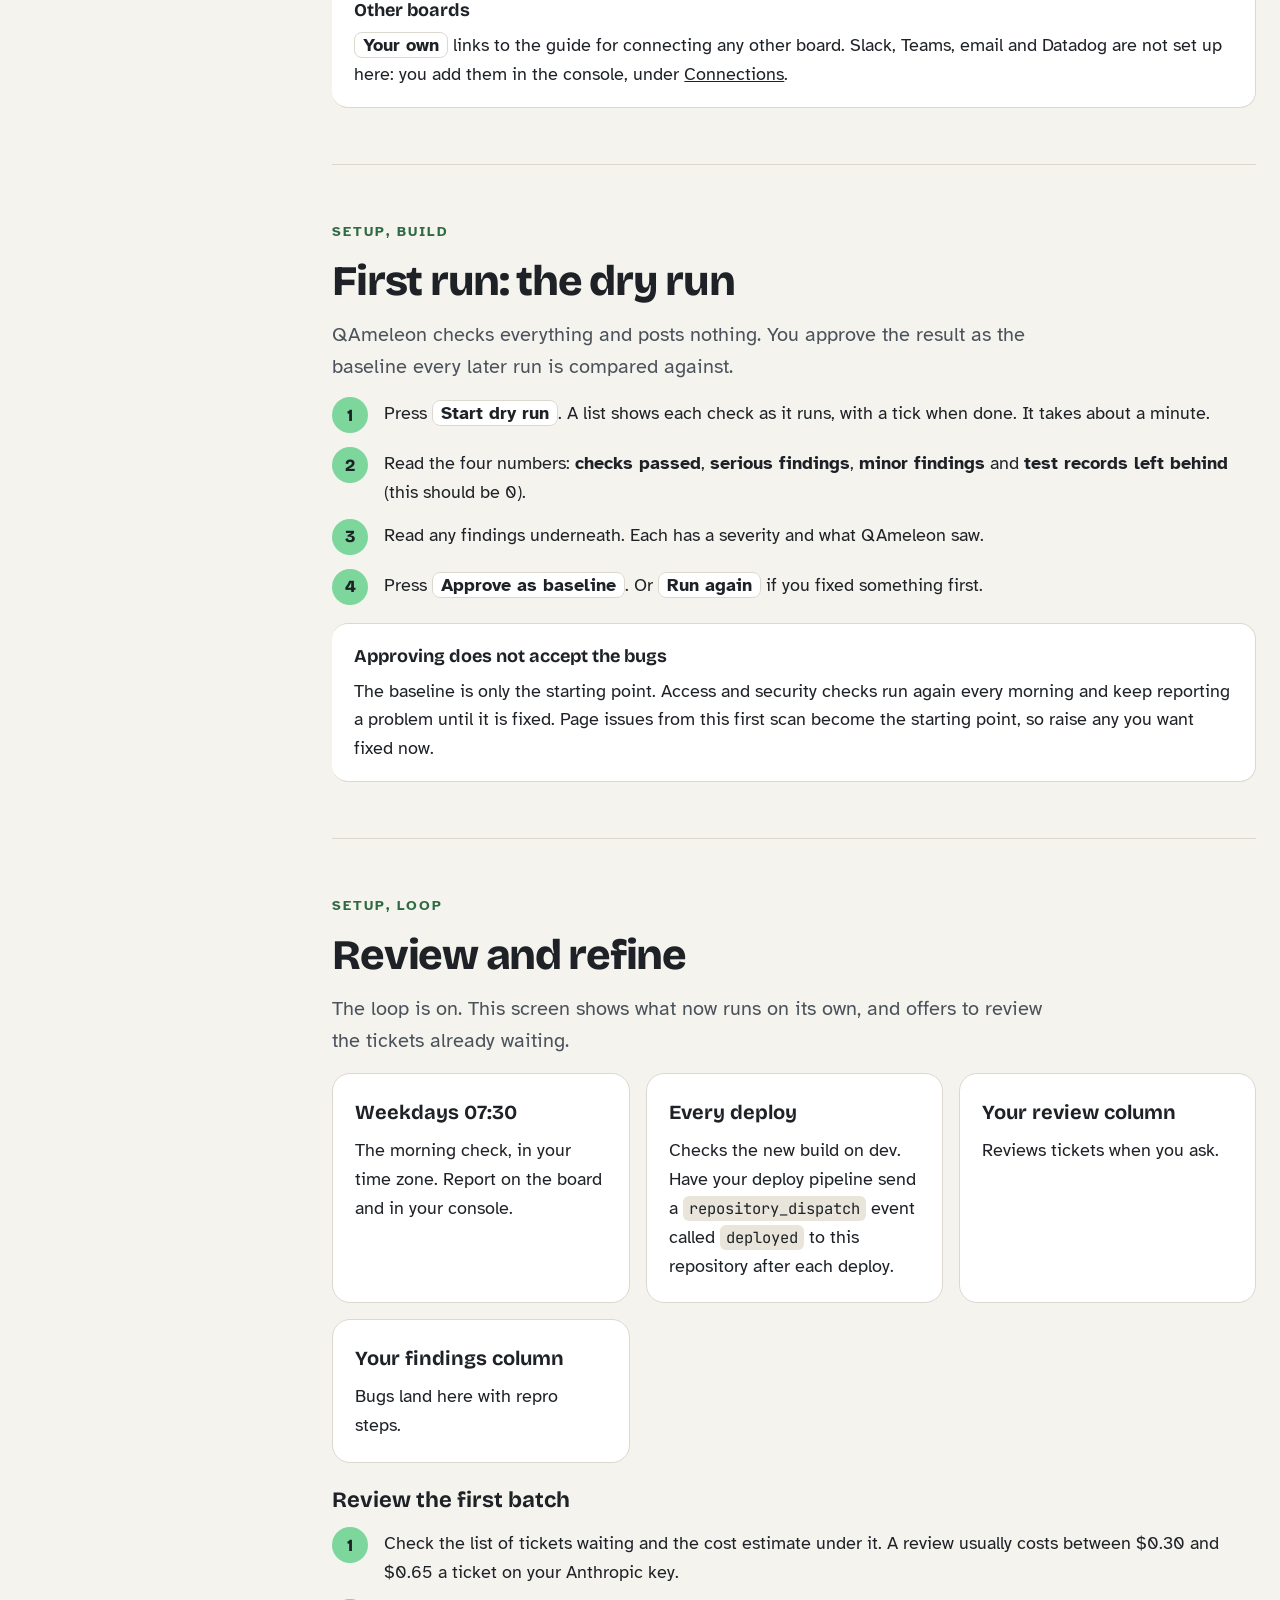
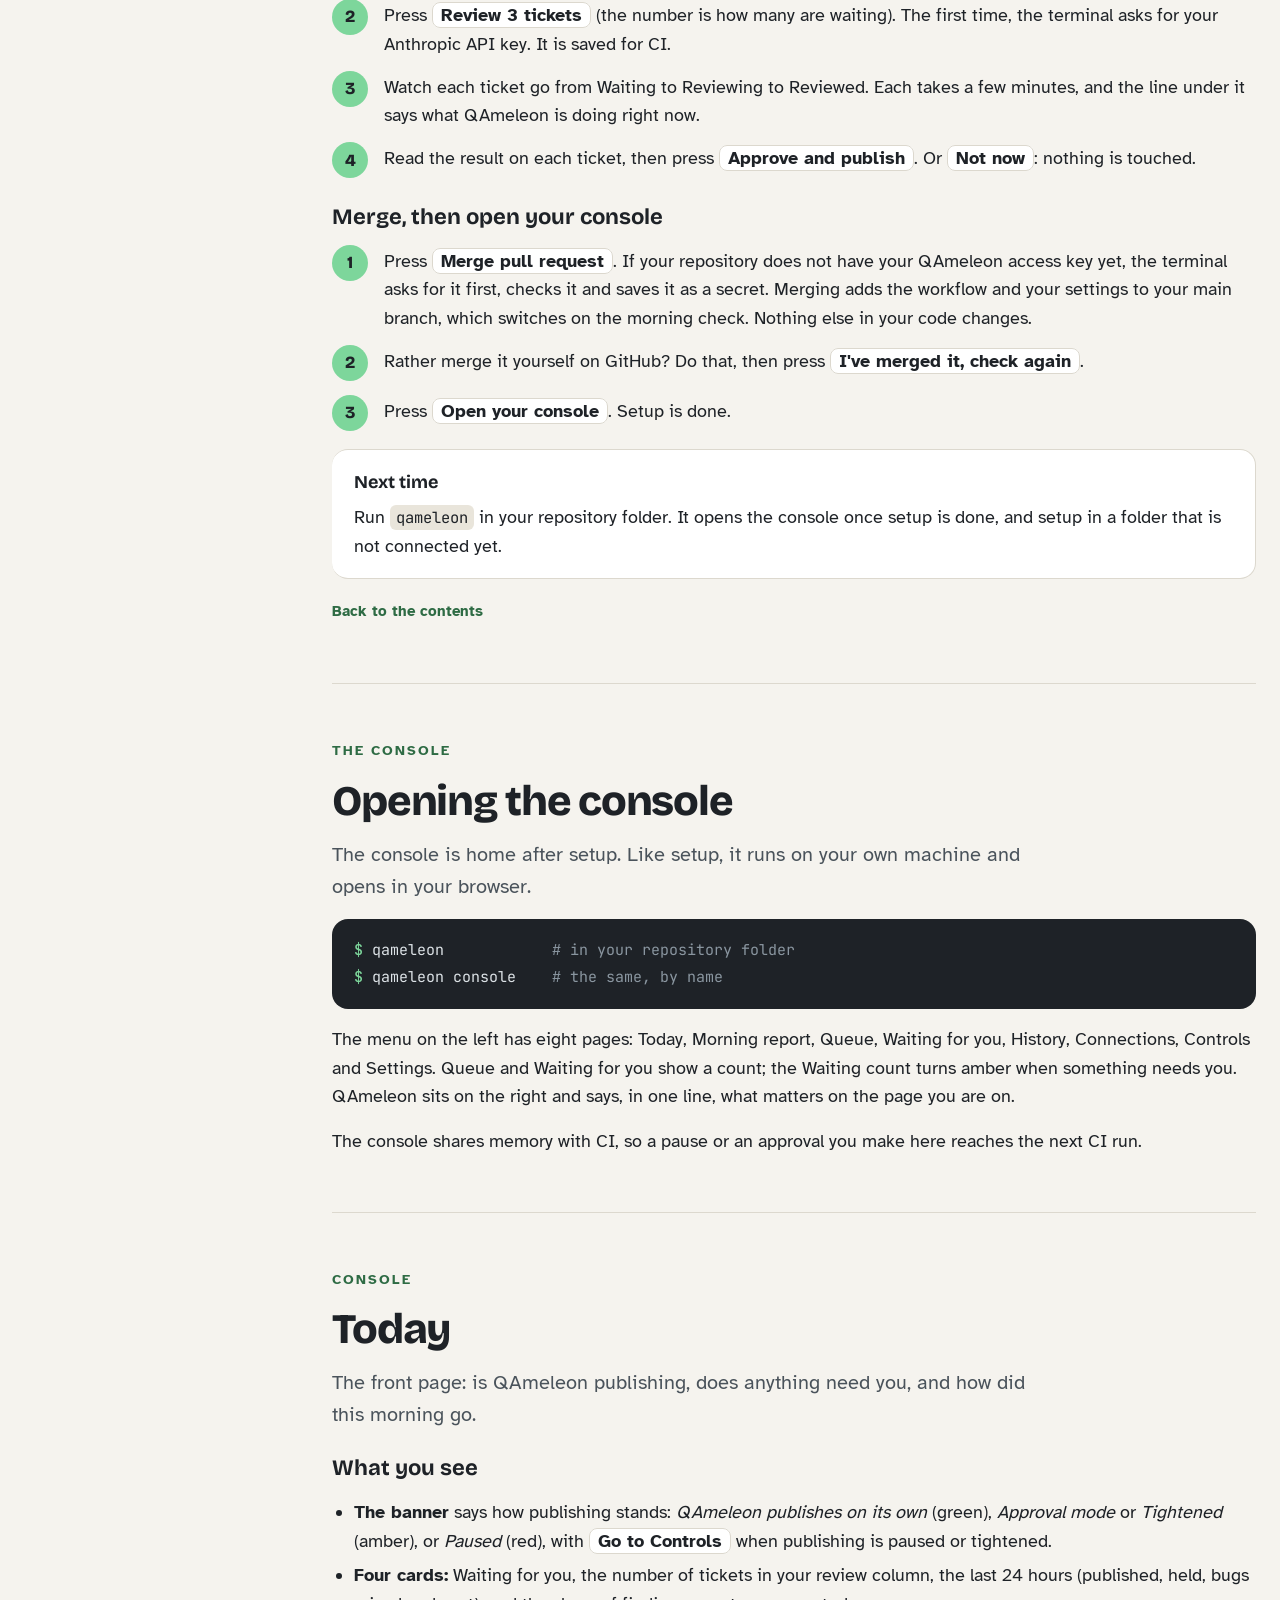
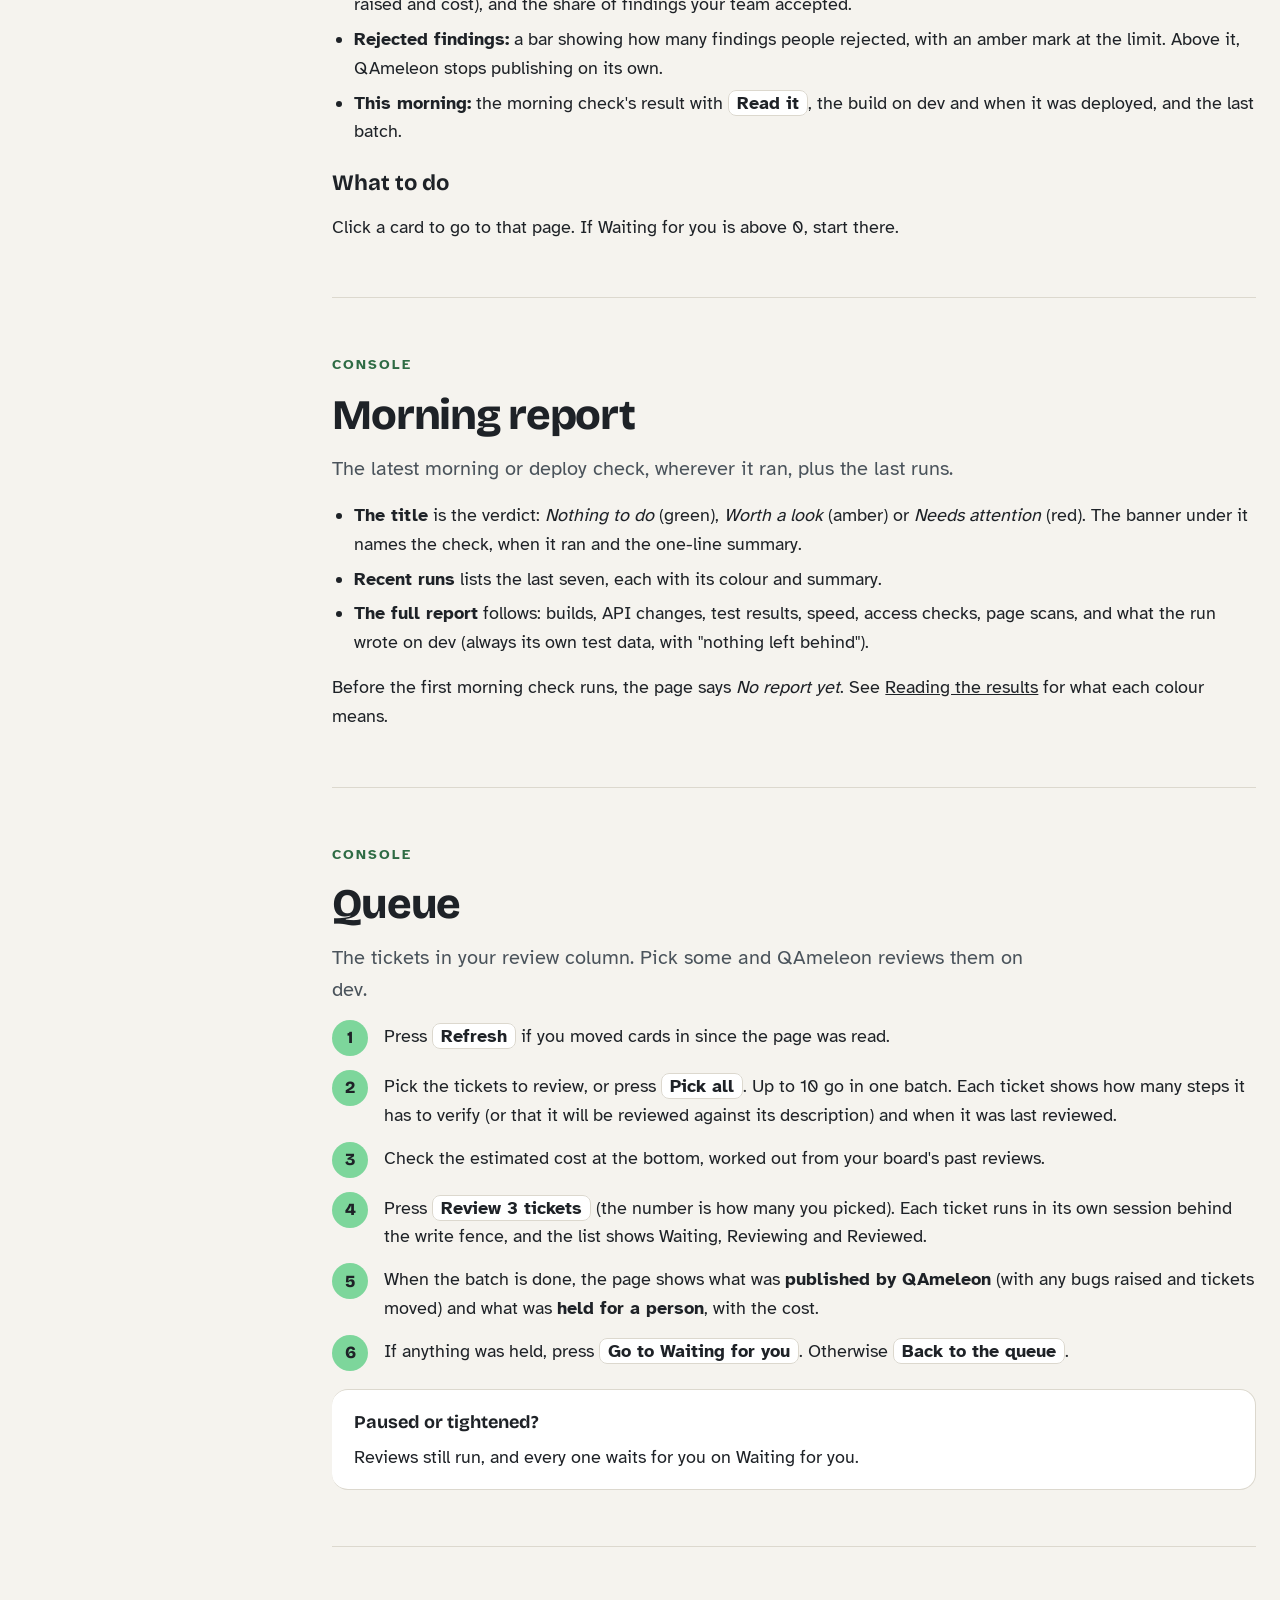
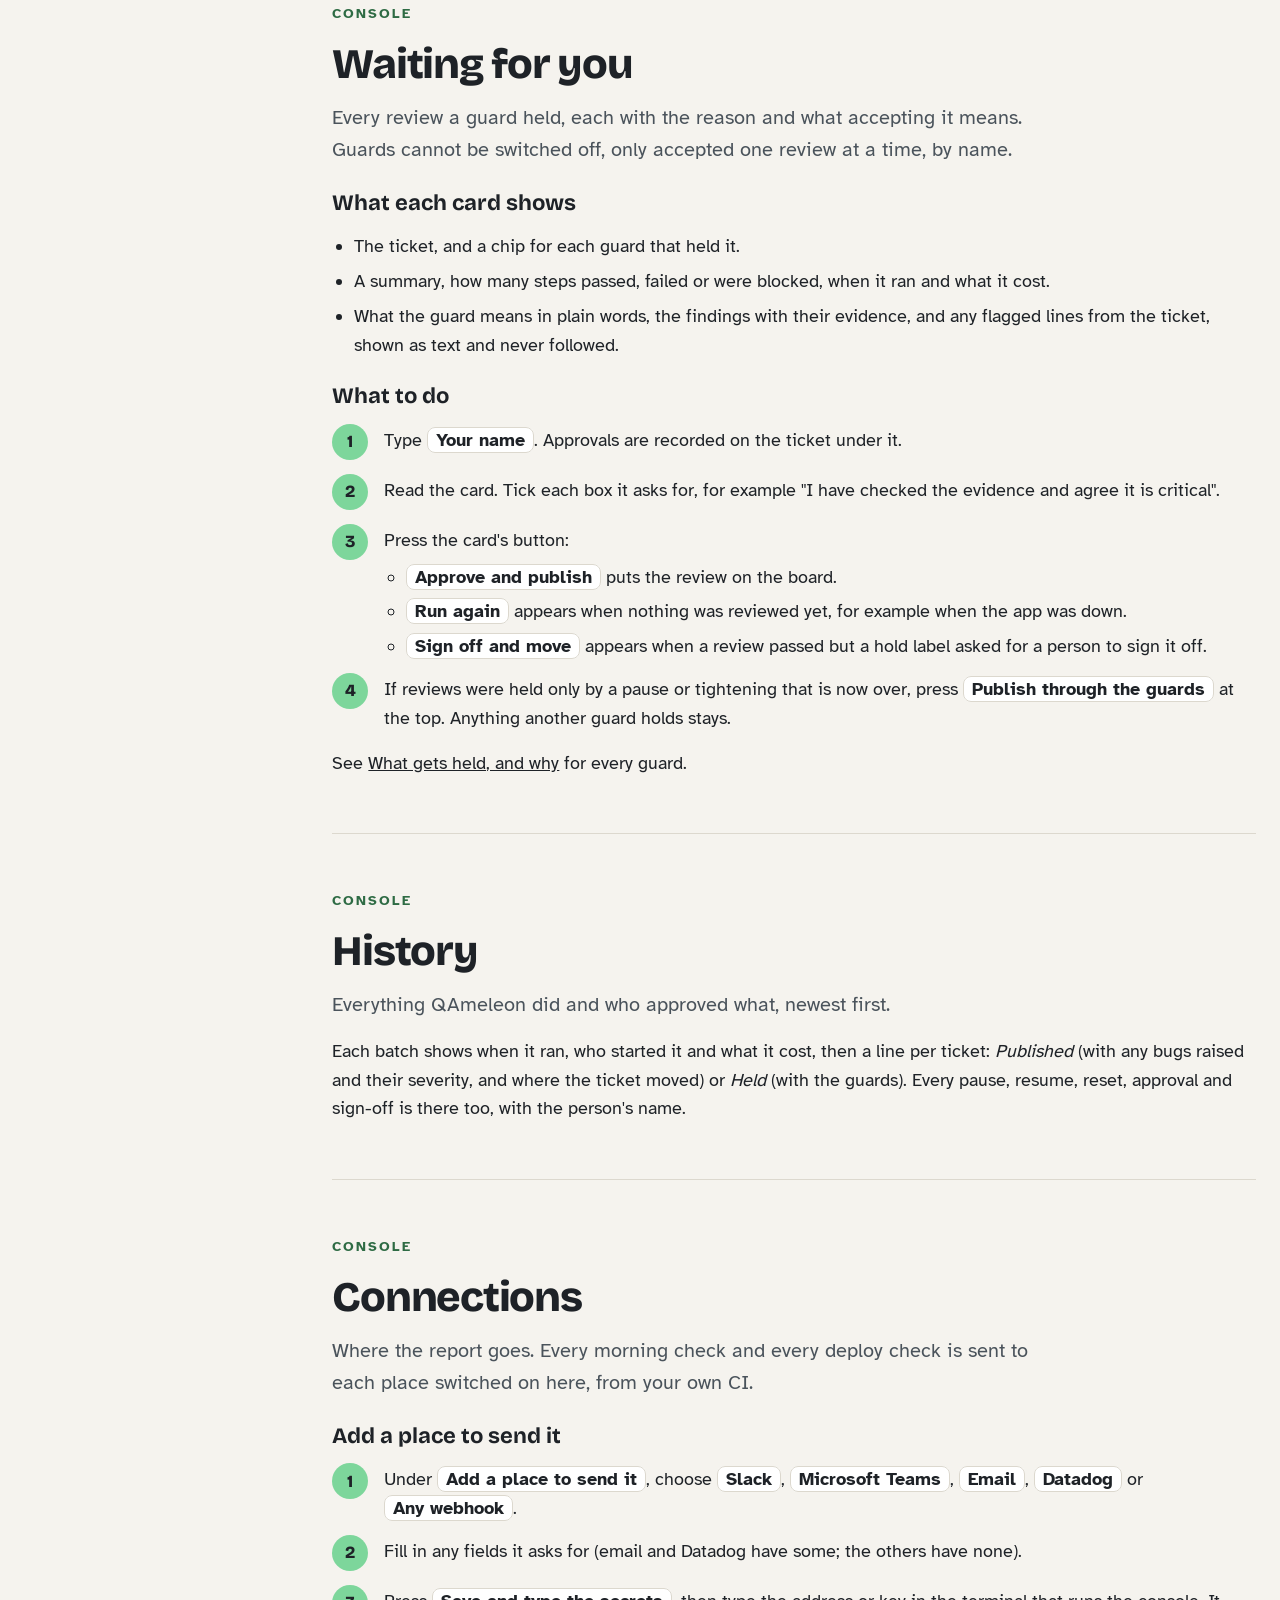
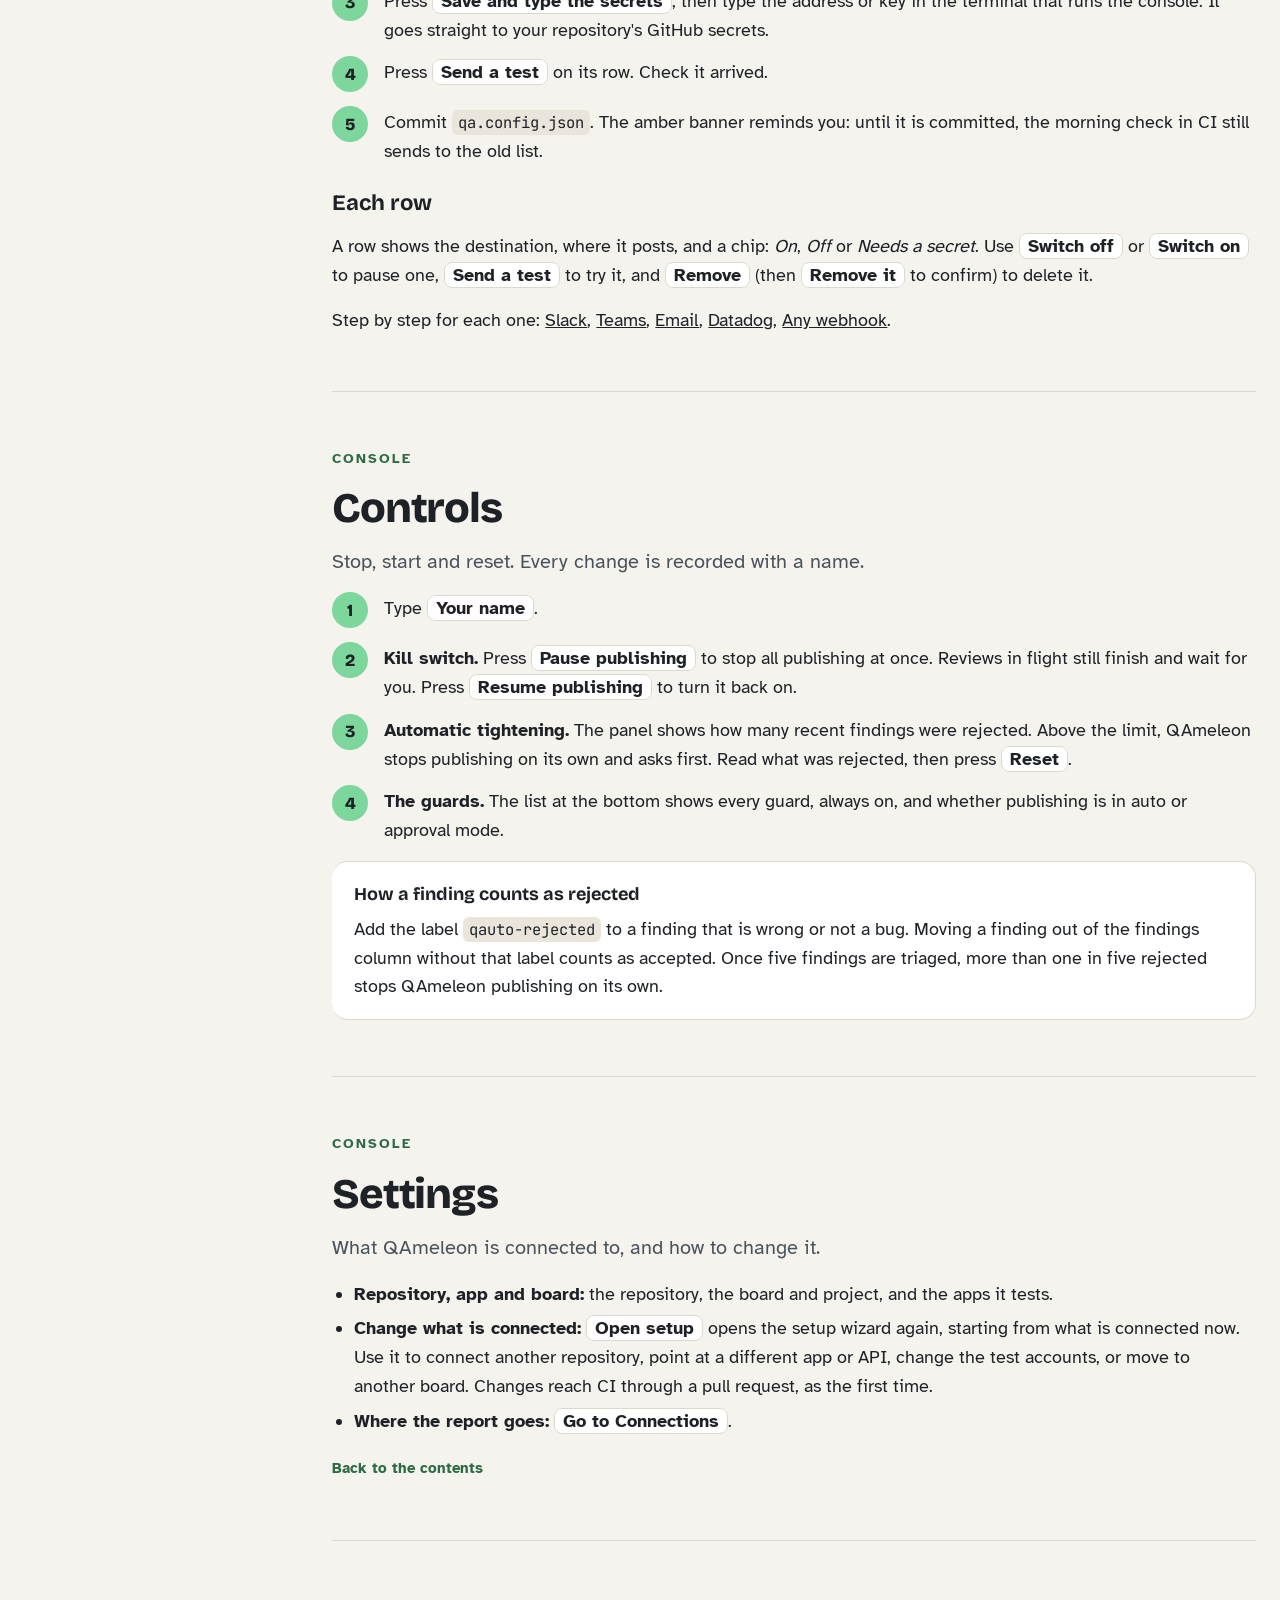
==== commit e1bf2619: "Docs: install from a download, and the GitHub "Select an account" fix (QAT-171) Co-Authored-By: Clau" ====
--- a/docs/index.html
+++ b/docs/index.html
@@ -185,7 +185,7 @@
 <p class="kick">Getting started</p>
 <h2>Open setup</h2>
 <ol class="steps">
-<li>Install QAmeleon with the command in your invite email. It uses your access key, so keep it to yourself. The command includes <code>--allow-git=root</code>, which npm 12 needs to install from GitHub; older npm ignores it.</li>
+<li>Install QAmeleon with the commands in your invite email: the first downloads QAmeleon with your access key, the second installs that file. They work with any npm, including npm 12. The key is yours alone, so keep it to yourself.</li>
 <li>Open a terminal in your app's repository folder and run:
 <div class="term"><b>$</b> qameleon setup</div></li>
 <li>Your browser opens the setup page. It is served from your own machine only, with a one-time key, so nobody else can reach it.</li>
@@ -629,6 +629,7 @@
 <div class="tw"><table>
 <thead><tr><th scope="col">You see</th><th scope="col">Do this</th></tr></thead>
 <tbody>
+<tr><td>On Windows, GitHub keeps asking you to "Select an account", one of them <code>x-access-token</code></td><td>An older install line saved your access key as a second GitHub account. Run <code>git credential-manager github logout x-access-token</code> once, or remove that GitHub entry in Windows Credential Manager. Your own GitHub login is not touched.</td></tr>
 <tr><td>"The GitHub CLI is not installed" or "not signed in"</td><td>Install it from cli.github.com, run <code>gh auth login</code>, then try the step again.</td></tr>
 <tr><td>"This GitHub login is not allowed to do that"</td><td>Your login needs admin access to the repository. Ask an owner, or pick another repository.</td></tr>
 <tr><td>The page seems stuck on a step</td><td>Look for the amber <span class="ui">Your turn, in the terminal</span> box. The terminal is waiting for you to type something.</td></tr>
